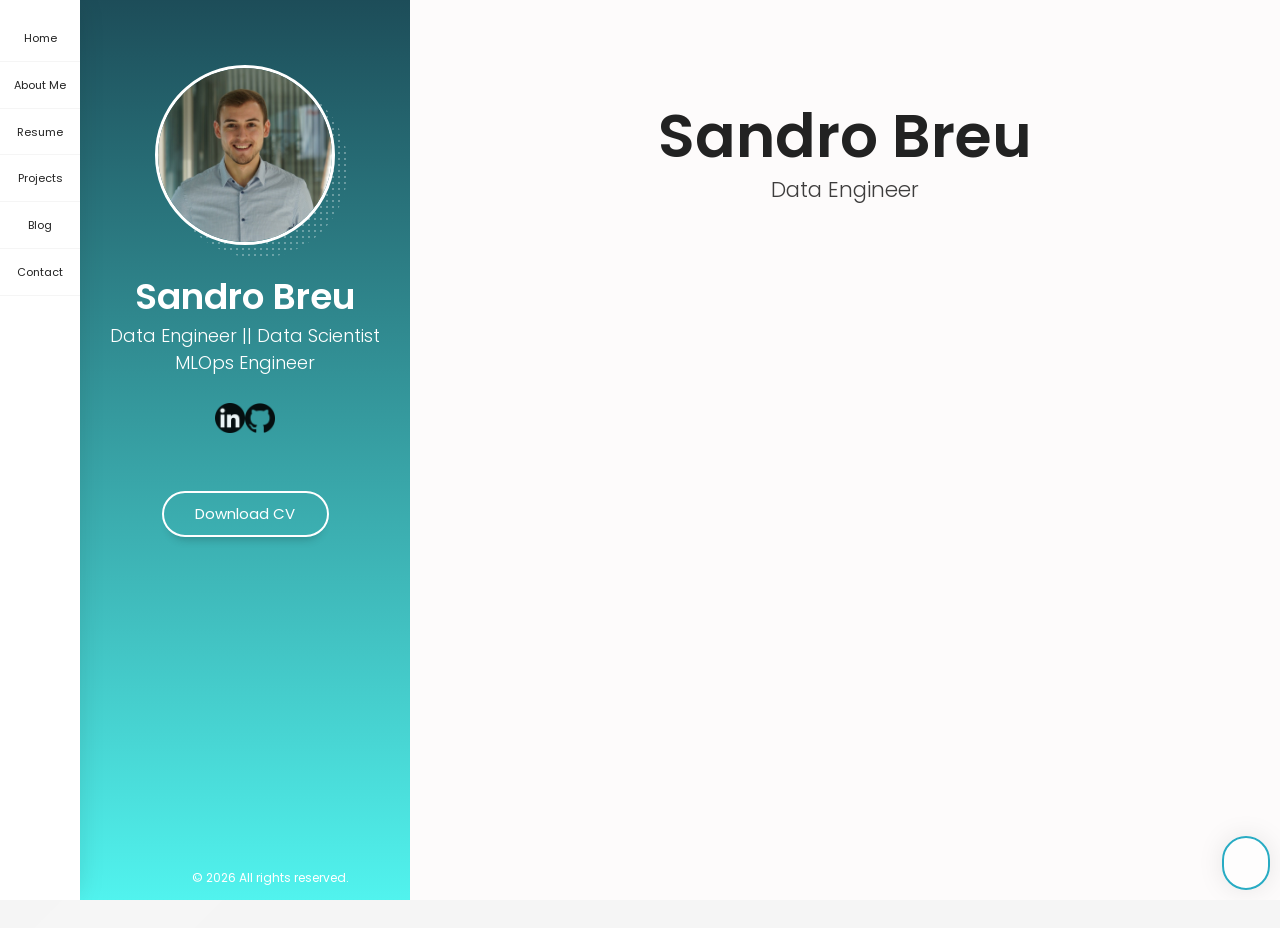
==== index.html @ 40cbb402 "update home" ====
<!DOCTYPE html>
<html lang="en" class="no-js">
  <head>
    <meta charset="UTF-8" />
    <meta http-equiv="X-UA-Compatible" content="IE=edge">
    <title>Sandro Breu - Personal Portfolio</title>
    <meta name="viewport" content="width=device-width, initial-scale=1, maximum-scale=1" />
    <meta name="description" content="Personal Portfolio" />
    <meta name="keywords" content="vcard, resposnive, retina, resume, jquery, css3, bootstrap, Material CV, portfolio" />
    <meta name="author" content="breusan" />
    <link rel="shortcut icon" href="favicon.ico">


    <link rel="stylesheet" href="css/reset.css" type="text/css">
    <link rel="stylesheet" href="css/bootstrap-grid.min.css" type="text/css">
    <link rel="stylesheet" href="css/animations.css" type="text/css">
    <link rel="stylesheet" href="css/perfect-scrollbar.css" type="text/css">
    <link rel="stylesheet" href="css/owl.carousel.css" type="text/css">
    <link rel="stylesheet" href="css/magnific-popup.css" type="text/css">
    <link rel="stylesheet" href="css/main.css" type="text/css">
  </head>

  <body>
    <!-- Animated Background -->
    <div class="lm-animated-bg" style="background-image: url(img/main_bg.png);"></div>
    <!-- /Animated Background -->

    <!-- Loading animation -->
    <div class="preloader">
      <div class="preloader-animation">
        <div class="preloader-spinner">
        </div>
      </div>
    </div>
    <!-- /Loading animation -->

    <div class="page">
      <div class="page-content">

          <header id="site_header" class="header mobile-menu-hide">
            <div class="header-content">
              <div class="header-photo">
                <img src="img/main_photo.png" alt="Sandro Breu">
              </div>
              <div class="header-titles">
                <h2>Sandro Breu</h2>
                <h4>Data Engineer || Data Scientist</h4>
                <h4>MLOps Engineer</h4>
              </div>
            </div>

            <ul class="main-menu">
              <li class="active">
                <a href="#home" class="nav-anim">
                  <span class="menu-icon lnr lnr-home"></span>
                  <span class="link-text">Home</span>
                </a>
              </li>
              <li>
                <a href="#about-me" class="nav-anim">
                  <span class="menu-icon lnr lnr-user"></span>
                  <span class="link-text">About Me</span>
                </a>
              </li>
              <li>
                <a href="#resume" class="nav-anim">
                  <span class="menu-icon lnr lnr-graduation-hat"></span>
                  <span class="link-text">Resume</span>
                </a>
              </li>
              <li>
                <a href="#projects" class="nav-anim">
                  <span class="menu-icon lnr lnr-briefcase"></span>
                  <span class="link-text">Projects</span>
                </a>
              </li>
              <li>
                <a href="#blog" class="nav-anim">
                  <span class="menu-icon lnr lnr-chart-bars"></span>
                  <span class="link-text">Blog</span>
                </a>
              </li>
              <li>
                <a href="#contact" class="nav-anim">
                  <span class="menu-icon lnr lnr-envelope"></span>
                  <span class="link-text">Contact</span>
                </a>
              </li>
            </ul>

            <div class="social-links">
              <ul>
                <li><a href="https://www.linkedin.com/in/breusandro/" target="_blank"><img src="../img/linkedin.png" alt="LinkedIn" class="social-icon"></a>
                <li><a href="https://github.com/sandrobreu" target="_blank"><img src="../img/github.png" alt="GitHub" class="social-icon"></a>
              </ul>
            </div>
            <div class="header-buttons">
              <a href="img/CV_Breu_Sandro_v2.pdf" target="_blank" class="btn btn-primary">Download CV</a>
            </div>

            <div class="copyrights">© <script>document.write(new Date().getFullYear())</script> All rights reserved.</div>

          </header>

          <!-- Mobile Navigation -->
          <div class="menu-toggle">
            <span></span>
            <span></span>
            <span></span>
          </div>
          <!-- End Mobile Navigation -->

          <!-- Arrows Nav -->
          <div class="lmpixels-arrows-nav">
            <div class="lmpixels-arrow-right"><i class="lnr lnr-chevron-right"></i></div>
            <div class="lmpixels-arrow-left"><i class="lnr lnr-chevron-left"></i></div>
          </div>
          <!-- End Arrows Nav -->

          <div class="content-area">
            <div class="animated-sections">
              <!-- Home Subpage -->
              <section data-id="home" class="animated-section start-page">
                <div class="section-content vcentered">
                <div class="row-home">
                      <div class="col-sm-12 col-md-12 col-lg-12 video-container">
                        <div class="title-block">
                          <h2>Sandro Breu</h2>
                          <div class="owl-carousel text-rotation">
                            <div class="item">
                              <div class="sp-subtitle">Data Engineer</div>
                            </div>
                            <div class="item">
                              <div class="sp-subtitle">Data Scientist</div>
                            </div>
                            <div class="item">
                              <div class="sp-subtitle">MLOps Engineer</div>
                            </div>
                          </div>
                        </div>
                      </div>
                    </div>
                    <video autoplay loop muted playsinline class="bg-video">
                      <source src="img/background_video.mp4" type="video/mp4">
                  </video>
                </div>
              </section>
              <!-- End of Home Subpage -->

              <!-- About Me Subpage -->
              <section data-id="about-me" class="animated-section">
                <div class="section-content">
                  <div class="page-title">
                    <h2>About <span>Me</span></h2>
                  </div>

                  <!-- Personal Information -->
                  <div class="row">
                    <div class="col-xs-12 col-sm-7">
                      <p>I am a Data Engineer with a strong background in finance, passionate about emerging technologies such as blockchain and artificial intelligence.
                        Currently enrolled in the MAS in Data Science program at ZHAW School of Engineering, I am expanding my expertise toward becoming a Data Scientist
                        with advanced skills in MLOps, Deep Learning, Reinforcement Learning, and Large Language Models (LLMs).</p>
                    </div>

                    <div class="col-xs-12 col-sm-5">
                      <div class="info-list">
                        <ul>
                          <li>
                            <span class="title">Age</span>
                            <span class="value" id="age"></span>
                          </li>
                          
                          <script>
                            const birth = new Date(1995, 6, 25); // 25.07.1995 (Monat: 0=Jan, 6=Juli)
                            const today = new Date();
                          
                            let age = today.getFullYear() - birth.getFullYear();
                            const m = today.getMonth() - birth.getMonth();
                            if (m < 0 || (m === 0 && today.getDate() < birth.getDate())) age--;
                          
                            document.getElementById('age').textContent = age;
                          </script>

                          <li>
                            <span class="title">Residence</span>
                            <span class="value">Mels, Switzerland</span>
                          </li>

                          <li>
                            <span class="title">Languages</span>
                            <span class="value">German (Native), English (Fluent), French (Intermediate) </span>
                          </li>

                        </ul>
                      </div>
                    </div>
                  </div>
                  <!-- End of Personal Information -->

                  <div class="white-space-50"></div>

                  <!-- Services -->
                  <div class="row">
                    <div class="col-xs-12 col-sm-12">
                      <div class="block-title">
                        <h3>What <span>I Do</span></h3>
                      </div>
                    </div>
                  </div>

                  <div class="row">
                    <div class="col-xs-12 col-sm-6">
                      <div class="col-inner">
                        <div class="info-list-w-icon">
                          <div class="info-block-w-icon">
                            <div class="ci-icon">
                              <i class="lnr lnr-chart-bars"></i>
                            </div>
                            <div class="ci-text">
                              <h4>Data Engineer & Data Science</h4>
                              <p>My background in banking and finance, combined with hands-on experience in data engineering, enables me not only to understand the business context behind data-driven solutions but also to effectively apply advanced technologies like Machine Learning and AI in real-world scenarios to optimize processes, extract insights, and support data-informed decision-making.</p>
                            </div>
                          </div>
                          <div class="info-block-w-icon">
                            <div class="ci-icon">
                              <i class="lnr lnr-database"></i>
                            </div><div class="ci-text">
                              <h4>Projects</h4>
                              <p>My current interests focus on MLOps, Machine Learning, Deep Learning, and building reliable RAG pipelines. I am also highly interested in blockchain technologies and their intersection with data engineering and quantitative trading.</p>
                            </div>
                          </div>
                        </div>
                      </div>
                    </div>

                    <div class="col-xs-12 col-sm-6">
                      <div class="col-inner">
                        <div class="info-list-w-icon">
                          <div class="info-block-w-icon">
                            <div class="ci-icon">
                              <i class="lnr lnr-pencil"></i>
                            </div>
                            <div class="ci-text">
                              <h4>Leisure</h4>
                              <p>In my free time, I enjoy being outdoors, hiking in the mountains, and swimming in the lake. I also like reading technical books on MLOps, data engineering, AI, and blockchain. </p>
                            </div>
                          </div>
                        </div>
                      </div>
                    </div>
                  </div>
                  <!-- End of Services -->

                  <div class="white-space-30"></div>

                  <div class="row">
                    <div class="col-xs-12 col-sm-12">
                      <div class="testimonials owl-carousel">


                  <div class="white-space-50"></div>



                  <div class="white-space-50"></div>


                  <div class="white-space-50"></div>

                  <!-- Fun Facts -->
                  <!--
                  <div class="row">
                    <div class="col-xs-12 col-sm-12">

                      <div class="block-title">
                        <h3>Fun <span>Facts</span></h3>
                      </div>
                    </div>
                  </div>

                  <div class="row">
                    <div class="col-xs-12 col-sm-4">
                      <div class="fun-fact gray-default">
                        <i class="lnr lnr-heart"></i>
                        <h4>Happy Clients</h4>
                        <span class="fun-fact-block-value">578</span>
                        <span class="fun-fact-block-text"></span>
                      </div>
                    </div>

                    <div class="col-xs-12 col-sm-4">
                      <div class="fun-fact gray-default">
                        <i class="lnr lnr-clock"></i>
                        <h4>Working Hours</h4>
                        <span class="fun-fact-block-value">4,780</span>
                        <span class="fun-fact-block-text"></span>
                      </div>
                    </div>

                    <div class="col-xs-12 col-sm-4 ">
                      <div class="fun-fact gray-default">
                        <i class="lnr lnr-star"></i>
                        <h4>Awards Won</h4>
                        <span class="fun-fact-block-value">15</span>
                        <span class="fun-fact-block-text"></span>
                      </div>
                    </div>
                  </div>
                  -->
                  <!-- End of Fun Facts -->

                </div>
              </section>
              <!-- End of About Me Subpage -->

              <!-- Resume Subpage -->
              <section data-id="resume" class="animated-section">
                <div class="section-content">
                  <div class="page-title">
                    <h2>Resume</h2>
                  </div>

                  <div class="row">
                    <div class="col-xs-12 col-sm-7">

                      <div class="block-title">
                        <h3>Education</h3>
                      </div>

                      <div class="timeline timeline-second-style clearfix">
                        <div class="timeline-item clearfix">
                          <div class="left-part">
                            <h5 class="item-period">Sept 2023 - Feb 2026</h5>
                            <span class="item-company"> <a href="https://www.zhaw.ch/de/engineering/weiterbildung/detail/kurs/mas-data-science"> ZHAW School of Engineering</a></span>
                          </div>
                          <div class="divider"></div>
                          <div class="right-part">
                            <h4 class="item-title">MAS Data Science</h4>
                            <p>Advanced Studies in Data Modeling, Data Analysis, and Machine Learning Operations.</p>
                            <!--<p>Supervisor: <a href="https://www.zhaw.ch/de/ueber-uns/person/stog">Kurt Stockinger</a> </p>
                            <p>Thesis title: <b>"Financial Data Science, Challenges and Opportunities"</b></p>-->
                          </div>
                        </div>

                        <div class="timeline-item clearfix">
                          <div class="left-part">
                            <h5 class="item-period">Sept 2016 - Aug 2020</h5>
                            <span class="item-company"> <a href="https://www.fhgr.ch/">Fachhochschule Graubünden</a>  </span>
                          </div>
                          <div class="divider"></div>
                          <div class="right-part">
                            <h4 class="item-title">B.Sc. in Business Administration</h4>
                            <p>Specialization in Banking</p>
                          </div>
                        </div>
                        <!--
                        <div class="timeline-item clearfix">
                          <div class="left-part">
                            <h5 class="item-period">Sept 2013 - June 2017</h5>
                            <span class="item-company"><a href="https://www.ucm.es/english"> Complutense University of Madrid</a> </span>
                          </div>
                          <div class="divider"></div>
                          <div class="right-part">
                            <h4 class="item-title">BSc Mathematics</h4>
                            <p>Specialization in Applied Mathematics.</p>
                          </div>
                        </div>
                        -->
                      </div>

                      <div class="white-space-50"></div>

                      <div class="block-title">
                        <h3>Experience</h3>
                      </div>

                      <div class="timeline timeline-second-style clearfix">
                        <div class="timeline-item clearfix">
                          <div class="left-part">
                            <h5 class="item-period">Jan 2020 – <span id="currentMonthYear"></h5>
                            <span class="item-company"><a href="https://www.oekk.ch/de/privatkunden"> ÖKK </a>  </span>
                            <span class="item-company">Landquart, Switzerland</span>

                          </div>
                          <div class="divider"></div>
                          <div class="right-part">
                            <h4 class="item-title">Data Engineer</h4>
                            <p>Development of data pipelines, ensuring the stable operation of the data warehouse, and delivering data products to business departments.</p>
                          </div>
                        </div>

                        <div class="timeline-item clearfix">
                          <div class="left-part">
                            <h5 class="item-period">Aug 2017 – Dec 2020</h5>
                            <span class="item-company"><a href="https://www.gkb.ch/de">Graubündner Kantonalbank</a></span>
                            <span class="item-company">Chur, Switzerland</span>

                          </div>
                          <div class="divider"></div>
                          <div class="right-part">
                            <h4 class="item-title">Assistant Corporate Clients, Syndicated Loans</h4>
                            <p>Supporting the corporate clients team in the processing and administration of syndicated loans.</p>
                          </div>
                        </div>

                        <div class="timeline-item clearfix">
                          <div class="left-part">
                            <h5 class="item-period">Feb 2015 – Aug 2017</h5>
                            <span class="item-company"><a href="https://www.raiffeisen.ch/buendner-rheintal/de.html#bankselector-focus-regular">Raiffeisenbank Bündner Rheintal</a></span>
                            <span class="item-company">Chur, Switzerland</span>

                          </div>
                          <div class="divider"></div>
                          <div class="right-part">
                            <h4 class="item-title">Private Clients Advisor</h4>
                            <p>Advising private clients on banking products, accounts, investments, and loans.</p>
                          </div>
                        </div>

                          <div class="timeline-item clearfix">
                          <div class="left-part">
                            <h5 class="item-period">Aug 2011 – Feb 2015</h5>
                            <span class="item-company"><a href="https://www.raiffeisen.ch/mittelrheintal/de.html#bankselector-focus-regular">Raiffeisenbank Mittelrheintal</a></span>
                            <span class="item-company">Widnau, Switzerland</span>

                          </div>
                          <div class="divider"></div>
                          <div class="right-part">
                            <h4 class="item-title">Apprenticeship in banking, Private Clients Advisor</h4>
                            <p>Banking apprenticeship with practical training in retail banking and client services.</p>
                          </div>

                        </div>
                      </div>

                    </div>

                    <!-- Skills & Certificates -->
                    <div class="col-xs-12 col-sm-5">
                      <!-- Coding Skills -->
                      <div class="block-title">
                        <h3>Coding <span>Skills</span></h3>
                      </div>

                      <div class="skills-info skills-second-style">
                        <!-- Skill 1 -->
                        <div class="skill clearfix">
                          <h4>SQL</h4>
                          <div class="skill-value">100%</div>
                        </div>
                        <div class="skill-container skill-11">
                          <div class="skill-percentage"></div>
                        </div>
                        <!-- End of Skill 1 -->

                        <!-- Skill 2 -->
                        <div class="skill clearfix">
                          <h4>Python</h4>
                          <div class="skill-value">90%</div>
                        </div>
                        <div class="skill-container skill-9">
                          <div class="skill-percentage"></div>
                        </div>
                        <!-- End of Skill 2 -->

                        <!-- Skill 3 -->
                        <div class="skill clearfix">
                          <h4>dbt</h4>
                          <div class="skill-value">80%</div>
                        </div>
                        <div class="skill-container skill-7">
                          <div class="skill-percentage"></div>
                        </div>
                        <!-- End of Skill 3 -->

                        <!-- Skill 4 -->
                        <div class="skill clearfix">
                          <h4>R</h4>
                          <div class="skill-value">70%</div>
                        </div>
                        <div class="skill-container skill-5">
                          <div class="skill-percentage"></div>
                        </div>
                        <!-- End of Skill 4 -->

                        <!-- Skill 5 -->
                        <div class="skill clearfix">
                          <h4>PySpark / Spark</h4>
                          <div class="skill-value">50%</div>
                        </div>
                        <div class="skill-container skill-1">
                          <div class="skill-percentage"></div>
                        </div>
                        <!-- End of Skill 5 -->

                        <!-- Skill 6 -->
                        <div class="skill clearfix">
                          <h4>LangChain</h4>
                          <div class="skill-value">70%</div>
                        </div>
                        <div class="skill-container skill-5">
                          <div class="skill-percentage"></div>
                        </div>
                        <!-- End of Skill 6 -->
                      </div>
                      <!-- End of Coding Skills -->

                      <div class="white-space-10"></div>

                      <!-- DevOps Skills -->
                      <div class="block-title">
                        <h3>DevOps <span>Skills</span></h3>
                      </div>

                      <div class="skills-info skills-second-style">
                        <!-- Skill 7 -->
                        <div class="skill clearfix">
                          <h4>Git</h4>
                          <div class="skill-value">100%</div>
                        </div>
                        <div class="skill-container skill-11">
                          <div class="skill-percentage"></div>
                        </div>
                        <!-- End of Skill 7 -->

                        <!-- Skill 8 -->
                        <div class="skill clearfix">
                          <h4>Workflow Orchestration</h4>
                          <div class="skill-value">90%</div>
                        </div>
                        <div class="skill-container skill-9">
                          <div class="skill-percentage"></div>
                        </div>
                        <!-- End of Skill 8 -->

                        <!-- Skill 9 -->
                        <div class="skill clearfix">
                          <h4>Docker</h4>
                          <div class="skill-value">80%</div>
                        </div>
                        <div class="skill-container skill-7">
                          <div class="skill-percentage"></div>
                        </div>
                        <!-- End of Skill 9 -->
                      </div>
                      <!-- End of DevOps Skills -->

                      <div class="white-space-10"></div>

                      <!-- MLOps / GenAI Skills -->
                      <div class="block-title">
                        <h3>MLOps / GenAI <span>Skills</span></h3>
                      </div>

                      <div class="skills-info skills-second-style">
                        <!-- Skill 10 -->
                        <div class="skill clearfix">
                          <h4>MLflow</h4>
                          <div class="skill-value">80%</div>
                        </div>
                        <div class="skill-container skill-7">
                          <div class="skill-percentage"></div>
                        </div>
                        <!-- End of Skill 10 -->

                        <!-- Skill 11 -->
                        <div class="skill clearfix">
                          <h4>LLM APIs</h4>
                          <div class="skill-value">90%</div>
                        </div>
                        <div class="skill-container skill-9">
                          <div class="skill-percentage"></div>
                        </div>
                        <!-- End of Skill 11 -->

                        <!-- Skill 12 -->
                        <div class="skill clearfix">
                          <h4>Vector Databases</h4>
                          <div class="skill-value">70%</div>
                        </div>
                        <div class="skill-container skill-5">
                          <div class="skill-percentage"></div>
                        </div>
                        <!-- End of Skill 12 -->
                      </div>
                      <!-- End of MLOps / GenAI Skills -->

                      <div class="white-space-10"></div>

                      <!-- Other Skills -->
                      <div class="block-title">
                        <h3>Other <span>Skills</span></h3>
                      </div>

                      <ul class="knowledges">
                        <li>Azure</li>
                        <li>Snowflake</li>
                        <li>Oracle</li>
                        <li>MSSQL</li>
                      </ul>
                      <!-- End of Other Skills -->
                    </div>
                    <!-- End of Skills & Certificates -->

                    <div class="white-space-50"></div>

                  <!-- Certificates -->
                  <!--
                  <div class="row">
                    <div class="col-xs-12 col-sm-12">
                      <div class="block-title">
                        <h3>Certificates</h3>
                      </div>
                    </div>
                  </div>
                  -->

                  <div class="row">
                    <!-- Certificate 1 -->
                    <!--
                    <div class="col-xs-12 col-sm-6">
                      <div class="certificate-item clearfix">
                        <div class="certi-logo">
                          <img src="img/clients/client-1.png" alt="logo">
                        </div>

                        <div class="certi-content">
                          <div class="certi-title">
                            <h4>Psyhology of Intertnation Design</h4>
                          </div>
                          <div class="certi-id">
                            <span>Membership ID: XXXX</span>
                          </div>
                          <div class="certi-date">
                            <span>19 April 2018</span>
                          </div>
                          <div class="certi-company">
                            <span></span>
                          </div>
                        </div>
                      </div>
                    </div>
                    -->
                    <!-- End of Certificate 1 -->

                    <!-- Certificate 2 -->
                    <!--
                    <div class="col-xs-12 col-sm-6">
                      <div class="certificate-item clearfix">
                        <div class="certi-logo">
                          <img src="img/clients/client-1.png" alt="logo">
                        </div>

                        <div class="certi-content">
                          <div class="certi-title">
                            <h4>Psyhology of Intertnation Design</h4>
                          </div>
                          <div class="certi-id">
                            <span>Membership ID: XXXX</span>
                          </div>
                          <div class="certi-date">
                            <span>19 April 2018</span>
                          </div>
                          <div class="certi-company">
                            <span></span>
                          </div>
                        </div>
                      </div>
                    </div>
                    -->
                    <!-- End of Certificate 2 -->

                  </div>
                  <!-- End of Certificates -->
                </div>
              </section>
              <!-- End of Resume Subpage -->

              <!-- Blog Subpage -->
              <section data-id="blog" class="animated-section">
                <div class="section-content">
                  <div class="page-title">
                    <h2>Blog</h2>
                  </div>

                  <div class="row">
                    <div class="col-xs-12 col-sm-12">
                      <p>Die aktuellsten Ausgaben meines LinkedIn-Newsletters "Weekly Bytes".</p>
                      <div class="white-space-20"></div>
                      <div class="blog-masonry three-columns clearfix">

                        <div class="item post-1">
                          <div class="blog-card">
                            <div class="media-block">
                              <div class="category"><a href="https://www.linkedin.com/newsletters/7113976045355048961/" target="_blank" title="LinkedIn Newsletter">LinkedIn Newsletter</a></div>
                              <a href="https://www.linkedin.com/pulse/weekly-bytes-ai-data-science-web3-cw-1-sandro-breu-sjfzf" target="_blank">
                                <img src="https://media.licdn.com/dms/image/v2/D4D12AQEqBBENzIiHDw/article-cover_image-shrink_720_1280/article-cover_image-shrink_720_1280/0/1704534607926?e=2147483647&v=beta&t=cL3JjwGrRjMxWC1CyTNoNJVRQaAXY5eJH3vFOkJCvQ0" class="size-blog-masonry-image-two-c" alt="Weekly Bytes CW 1" />
                                <div class="mask"></div>
                              </a>
                            </div>
                            <div class="post-info"><a href="https://www.linkedin.com/pulse/weekly-bytes-ai-data-science-web3-cw-1-sandro-breu-sjfzf" target="_blank"><h4 class="blog-item-title">Weekly Bytes about AI, Data Science & Web3 - CW 1</h4></a></div>
                          </div>
                        </div>

                        <div class="item post-2">
                          <div class="blog-card">
                            <div class="media-block">
                              <div class="category"><a href="https://www.linkedin.com/newsletters/7113976045355048961/" target="_blank" title="LinkedIn Newsletter">LinkedIn Newsletter</a></div>
                              <a href="https://www.linkedin.com/pulse/weekly-bytes-ai-data-science-web3-cw-52-sandro-breu-9ljle" target="_blank">
                                <img src="https://media.licdn.com/dms/image/v2/D4E12AQFrUjREoQ96_w/article-cover_image-shrink_720_1280/article-cover_image-shrink_720_1280/0/1703875538649?e=2147483647&v=beta&t=Be7sdlQh-lUtSdazwat-tlJjfUA9CEB4EZJT4q22XzE" class="size-blog-masonry-image-two-c" alt="Weekly Bytes CW 52" />
                                <div class="mask"></div>
                              </a>
                            </div>
                            <div class="post-info"><a href="https://www.linkedin.com/pulse/weekly-bytes-ai-data-science-web3-cw-52-sandro-breu-9ljle" target="_blank"><h4 class="blog-item-title">Weekly Bytes about AI, Data Science & Web3 - CW 52</h4></a></div>
                          </div>
                        </div>

                        <div class="item post-3">
                          <div class="blog-card">
                            <div class="media-block">
                              <div class="category"><a href="https://www.linkedin.com/newsletters/7113976045355048961/" target="_blank" title="LinkedIn Newsletter">LinkedIn Newsletter</a></div>
                              <a href="https://www.linkedin.com/pulse/weekly-bytes-ai-data-science-web3-cw-51-sandro-breu-7lm9e" target="_blank">
                                <img src="https://media.licdn.com/dms/image/v2/D4E12AQHN6eF8TaVjdA/article-cover_image-shrink_720_1280/article-cover_image-shrink_720_1280/0/1702725480252?e=2147483647&v=beta&t=7RZGGY3NEbbqUkAS8LwCluuFYslBAIAjR2JAuLOWkxY" class="size-blog-masonry-image-two-c" alt="Weekly Bytes CW 51" />
                                <div class="mask"></div>
                              </a>
                            </div>
                            <div class="post-info"><a href="https://www.linkedin.com/pulse/weekly-bytes-ai-data-science-web3-cw-51-sandro-breu-7lm9e" target="_blank"><h4 class="blog-item-title">Weekly Bytes about AI, Data Science & Web3 - CW 51</h4></a></div>
                          </div>
                        </div>

                        <div class="item post-4">
                          <div class="blog-card">
                            <div class="media-block">
                              <div class="category"><a href="https://www.linkedin.com/newsletters/7113976045355048961/" target="_blank" title="LinkedIn Newsletter">LinkedIn Newsletter</a></div>
                              <a href="https://www.linkedin.com/pulse/weekly-bytes-ai-data-science-web3-cw-50-sandro-breu-g841e" target="_blank">
                                <img src="https://media.licdn.com/dms/image/v2/D4E12AQFtpiMJqLxIZg/article-cover_image-shrink_720_1280/article-cover_image-shrink_720_1280/0/1702725446893?e=2147483647&v=beta&t=L3_WgyO035qly2alul3bG-r33B1_Jg6lhNzcOiPgAYI" class="size-blog-masonry-image-two-c" alt="Weekly Bytes CW 50" />
                                <div class="mask"></div>
                              </a>
                            </div>
                            <div class="post-info"><a href="https://www.linkedin.com/pulse/weekly-bytes-ai-data-science-web3-cw-50-sandro-breu-g841e" target="_blank"><h4 class="blog-item-title">Weekly Bytes about AI, Data Science & Web3 - CW 50</h4></a></div>
                          </div>
                        </div>
                        <div class="item post-5">
                          <div class="blog-card">
                            <div class="media-block">
                              <div class="category"><a href="https://www.linkedin.com/newsletters/7113976045355048961/" target="_blank" title="LinkedIn Newsletter">LinkedIn Newsletter</a></div>
                              <a href="https://www.linkedin.com/pulse/weekly-bytes-ai-data-science-web3-cw-49-sandro-breu-jynic" target="_blank">
                                <img src="https://media.licdn.com/dms/image/v2/D4E12AQGFnasEL6A_zg/article-cover_image-shrink_720_1280/article-cover_image-shrink_720_1280/0/1701713738670?e=2147483647&v=beta&t=aebfN24cZ-I4hwIWcum3JIBAOVdrEMc84p0XHp4FXQg" class="size-blog-masonry-image-two-c" alt="Weekly Bytes CW 49" />
                                <div class="mask"></div>
                              </a>
                            </div>
                            <div class="post-info"><a href="https://www.linkedin.com/pulse/weekly-bytes-ai-data-science-web3-cw-49-sandro-breu-jynic" target="_blank"><h4 class="blog-item-title">Weekly Bytes about AI, Data Science & Web3 - CW 49</h4></a></div>
                          </div>
                        </div>

                        <div class="item post-6">
                          <div class="blog-card">
                            <div class="media-block">
                              <div class="category"><a href="https://www.linkedin.com/newsletters/7113976045355048961/" target="_blank" title="LinkedIn Newsletter">LinkedIn Newsletter</a></div>
                              <a href="https://www.linkedin.com/pulse/weekly-bytes-ai-data-science-web3-cw-48-sandro-breu-71zoe" target="_blank">
                                <img src="https://media.licdn.com/dms/image/v2/D4E12AQHWNefd5C7SXA/article-cover_image-shrink_720_1280/article-cover_image-shrink_720_1280/0/1701119190367?e=2147483647&v=beta&t=jzlksyH9xDZo_8sTMPexDLVsojcsT2LdlxmGoQ_ps5w" class="size-blog-masonry-image-two-c" alt="Weekly Bytes CW 48" />
                                <div class="mask"></div>
                              </a>
                            </div>
                            <div class="post-info"><a href="https://www.linkedin.com/pulse/weekly-bytes-ai-data-science-web3-cw-48-sandro-breu-71zoe" target="_blank"><h4 class="blog-item-title">Weekly Bytes about AI, Data Science & Web3 - CW 48</h4></a></div>
                          </div>
                        </div>
                      </div>

                      <div class="white-space-20"></div>
                      <a href="https://www.linkedin.com/newsletters/7113976045355048961/" target="_blank" class="btn btn-primary">Alle Editionen auf LinkedIn ansehen</a>
                    </div>
                  </div>
                </div>


              </section>
              <!-- End of Blog Subpage -->

              <!-- Contact Subpage -->
              <section data-id="contact" class="animated-section">
                <div class="section-content">
                  <div class="page-title">
                    <h2>Contact</h2>
                  </div>

                  <div class="row">
                    <!-- Contact Info -->
                    <div class="col-xs-12 col-sm-4">
                      <div class="lm-info-block gray-default">
                        <i class="lnr lnr-map-marker"></i>
                        <h4>Mels, Switzerland</h4>
                        <span class="lm-info-block-value"></span>
                        <span class="lm-info-block-text"></span>
                      </div>

                      <div class="lm-info-block gray-default">
                        <i class="lnr lnr-checkmark-circle"></i>
                        <h4>Freelance/Consulting Available</h4>
                        <span class="lm-info-block-value"></span>
                        <span class="lm-info-block-text"></span>
                      </div>


                    </div>
                    <!-- End of Contact Info -->

                    <!-- Contact Form -->
                    <div class="col-xs-12 col-sm-8">
                      <div class="block-title">
                        <h3>How Can I <span>Help You?</span></h3>
                      </div>

                      <form action="https://formspree.io/f/xgvkyvbe" method="POST">
                        <label>
                          Your email:
                          <input type="email" name="email" style="width: 100%; height: 50px;">
                        </label>
                        <div class="white-space-10"></div>
                        <label>
                          Your name:
                          <input type="text" name="name" style="width: 100%; height: 50px;">
                        </label>
                        <div class="white-space-10"></div>
                        <label>
                          Subject:
                          <input type="text" name="subject" style="width: 100%; height: 50px;">
                        </label>
                        <div class="white-space-10"></div>
                        <label>
                          Message:
                          <textarea name="message" style="width: 100%; height: 200px;"></textarea>
                        </label>
                        <!-- your other form fields go here -->
                        <div class="g-recaptcha" data-sitekey="6LdqmCAUAAAAAMMNEZvn6g4W5e0or2sZmAVpxVqI" data-theme="dark"></div>

                        <button type="submit">Send</button>
                      </form>


                    </div>
                    <!-- End of Contact Form -->
                  </div>

                </div>
              </section>
              <!-- End of Contact Subpage -->

              <!-- Projects Subpage -->
              <section data-id="projects" class="animated-section" data-animation="*">

                <div class="section-content">
                  <div class="page-title">
                    <h2>Projects</h2>
                  </div>

                  <div class="row">
                    <div class="col-xs-12 col-sm-12">
                      <p>Hier findest du meine neuesten 6 öffentlichen GitHub-Repositories – von Data Engineering über Machine Learning bis zu experimentellen Side Projects.</p>
                      <div class="white-space-20"></div>
                        <div id="github-projects-grid" class="blog-masonry three-columns clearfix">
                          <p id="github-projects-status">Lade GitHub-Repositories ...</p>
                      <div class="white-space-20"></div>
                      <a href="https://github.com/sandrobreu?tab=repositories" target="_blank" class="btn btn-primary">Alle öffentlichen GitHub-Repositories ansehen</a>
                    </div>
                  </div>
                </div>
              </section>

            </div>
          </div>

      </div>
    </div>

    <script src="js/jquery.min.js"></script>
    <script src="js/modernizr.custom.js"></script>
    <script src="js/animating.js"></script>

    <script src="js/imagesloaded.pkgd.min.js"></script>
    <script src='https://www.google.com/recaptcha/api.js'></script>

    <script src='js/perfect-scrollbar.min.js'></script>
    <script src='js/jquery.shuffle.min.js'></script>
    <script src='js/masonry.pkgd.min.js'></script>
    <script src='js/owl.carousel.min.js'></script>
    <script src="js/jquery.magnific-popup.min.js"></script>


    <script>
      const monthNames = [
        "January", "February", "March", "April", "May", "June",
        "July", "August", "September", "October", "November", "December"
      ];
      const today = new Date();
      const month = monthNames[today.getMonth()];
      const year = today.getFullYear();
      document.getElementById("currentMonthYear").textContent = `${month} ${year}`;
    </script>

    <script>
      async function loadGitHubProjects() {
        const container = document.getElementById("github-projects-grid");
        const status = document.getElementById("github-projects-status");

        if (!container || !status) return;

        try {
          const response = await fetch("https://api.github.com/users/sandrobreu/repos?sort=updated&per_page=12");
          if (!response.ok) throw new Error("GitHub API nicht erreichbar");

          const repos = await response.json();
          const selectedRepos = repos.filter(repo => !repo.fork).slice(0, 6);

          if (!selectedRepos.length) {
            status.textContent = "Keine öffentlichen Repositories gefunden.";
            return;
          }

          container.innerHTML = "";

          selectedRepos.forEach((repo, index) => {
            const description = repo.description || "Keine Beschreibung verfügbar.";

            const card = document.createElement("div");
            card.className = `item post-${index + 1}`;
            card.innerHTML = `
              <div class="blog-card">
                <div class="media-block">
                  <div class="category"><a href="${repo.html_url}" target="_blank" title="${repo.name}">GitHub Repository</a></div>
                  <a href="${repo.html_url}" target="_blank">
                    <img src="img/github.png" class="size-blog-masonry-image-two-c" alt="${repo.name}" />
                    <div class="mask"></div>
                  </a>
                </div>
                <div class="post-info">
                  <div class="post-date">${repo.language || "Code"} · ★ ${repo.stargazers_count}</div>
                  <a href="${repo.html_url}" target="_blank">
                    <h4 class="blog-item-title">${repo.name}</h4>
                  </a>
                  <p>${description}</p>
                </div>
              </div>
            `;
            container.appendChild(card);
          });
        } catch (error) {
          status.textContent = "Repositories konnten aktuell nicht geladen werden. Bitte später erneut versuchen.";
        }
      }

      loadGitHubProjects();
    </script>


    <script src="js/validator.js"></script>
    <script src="js/main.js"></script>
  </body>
</html>
---- css/animations.css ----
/* animation sets */

/* move from / to  */

.animated-section-moveToLeft {
	-webkit-animation: moveToLeft .6s ease both;
	animation: moveToLeft .6s ease both;
}

.animated-section-moveFromLeft {
	-webkit-animation: moveFromLeft .6s ease both;
	animation: moveFromLeft .6s ease both;
}

.animated-section-moveToRight {
	-webkit-animation: moveToRight .6s ease both;
	animation: moveToRight .6s ease both;
}

.animated-section-moveFromRight {
	-webkit-animation: moveFromRight .6s ease both;
	animation: moveFromRight .6s ease both;
}

.animated-section-moveToTop {
	-webkit-animation: moveToTop .6s ease both;
	animation: moveToTop .6s ease both;
}

.animated-section-moveFromTop {
	-webkit-animation: moveFromTop .6s ease both;
	animation: moveFromTop .6s ease both;
}

.animated-section-moveToBottom {
	-webkit-animation: moveToBottom .6s ease both;
	animation: moveToBottom .6s ease both;
}

.animated-section-moveFromBottom {
	-webkit-animation: moveFromBottom .6s ease both;
	animation: moveFromBottom .6s ease both;
}

/* fade */

.animated-section-fade {
	-webkit-animation: fade .7s ease both;
	animation: fade .7s ease both;
}

/* move from / to and fade */

.animated-section-moveToLeftFade {
	-webkit-animation: moveToLeftFade .7s ease both;
	animation: moveToLeftFade .7s ease both;
}

.animated-section-moveFromLeftFade {
	-webkit-animation: moveFromLeftFade .7s ease both;
	animation: moveFromLeftFade .7s ease both;
}

.animated-section-moveToRightFade {
	-webkit-animation: moveToRightFade .7s ease both;
	animation: moveToRightFade .7s ease both;
}

.animated-section-moveFromRightFade {
	-webkit-animation: moveFromRightFade .7s ease both;
	animation: moveFromRightFade .7s ease both;
}

.animated-section-moveToTopFade {
	-webkit-animation: moveToTopFade .7s ease both;
	animation: moveToTopFade .7s ease both;
}

.animated-section-moveFromTopFade {
	-webkit-animation: moveFromTopFade .7s ease both;
	animation: moveFromTopFade .7s ease both;
}

.animated-section-moveToBottomFade {
	-webkit-animation: moveToBottomFade .7s ease both;
	animation: moveToBottomFade .7s ease both;
}

.animated-section-moveFromBottomFade {
	-webkit-animation: moveFromBottomFade .7s ease both;
	animation: moveFromBottomFade .7s ease both;
}

/* move to with different easing */

.animated-section-moveToLeftEasing {
	-webkit-animation: moveToLeft .7s ease-in-out both;
	animation: moveToLeft .7s ease-in-out both;
}
.animated-section-moveToRightEasing {
	-webkit-animation: moveToRight .7s ease-in-out both;
	animation: moveToRight .7s ease-in-out both;
}
.animated-section-moveToTopEasing {
	-webkit-animation: moveToTop .7s ease-in-out both;
	animation: moveToTop .7s ease-in-out both;
}
.animated-section-moveToBottomEasing {
	-webkit-animation: moveToBottom .7s ease-in-out both;
	animation: moveToBottom .7s ease-in-out both;
}

/********************************* keyframes **************************************/

/* move from / to  */

@-webkit-keyframes moveToLeft {
	from { }
	to { -webkit-transform: translateX(-100%); }
}
@keyframes moveToLeft {
	from { }
	to { -webkit-transform: translateX(-100%); transform: translateX(-100%); }
}

@-webkit-keyframes moveFromLeft {
	from { -webkit-transform: translateX(-100%); }
}
@keyframes moveFromLeft {
	from { -webkit-transform: translateX(-100%); transform: translateX(-100%); }
}

@-webkit-keyframes moveToRight { 
	from { }
	to { -webkit-transform: translateX(100%); }
}
@keyframes moveToRight { 
	from { }
	to { -webkit-transform: translateX(100%); transform: translateX(100%); }
}

@-webkit-keyframes moveFromRight {
	from { -webkit-transform: translateX(100%); }
}
@keyframes moveFromRight {
	from { -webkit-transform: translateX(100%); transform: translateX(100%); }
}

@-webkit-keyframes moveToTop {
	from { }
	to { -webkit-transform: translateY(-100%); }
}
@keyframes moveToTop {
	from { }
	to { -webkit-transform: translateY(-100%); transform: translateY(-100%); }
}

@-webkit-keyframes moveFromTop {
	from { -webkit-transform: translateY(-100%); }
}
@keyframes moveFromTop {
	from { -webkit-transform: translateY(-100%); transform: translateY(-100%); }
}

@-webkit-keyframes moveToBottom {
	from { }
	to { -webkit-transform: translateY(100%); }
}
@keyframes moveToBottom {
	from { }
	to { -webkit-transform: translateY(100%); transform: translateY(100%); }
}

@-webkit-keyframes moveFromBottom {
	from { -webkit-transform: translateY(100%); }
}
@keyframes moveFromBottom {
	from { -webkit-transform: translateY(100%); transform: translateY(100%); }
}

/* fade */

@-webkit-keyframes fade {
	from { }
	to { opacity: 0.3; }
}
@keyframes fade {
	from { }
	to { opacity: 0.3; }
}

/* move from / to and fade */

@-webkit-keyframes moveToLeftFade {
	from { }
	to { opacity: 0.3; -webkit-transform: translateX(-100%); }
}
@keyframes moveToLeftFade {
	from { }
	to { opacity: 0.3; -webkit-transform: translateX(-100%); transform: translateX(-100%); }
}

@-webkit-keyframes moveFromLeftFade {
	from { opacity: 0.3; -webkit-transform: translateX(-100%); }
}
@keyframes moveFromLeftFade {
	from { opacity: 0.3; -webkit-transform: translateX(-100%); transform: translateX(-100%); }
}

@-webkit-keyframes moveToRightFade {
	from { }
	to { opacity: 0.3; -webkit-transform: translateX(100%); }
}
@keyframes moveToRightFade {
	from { }
	to { opacity: 0.3; -webkit-transform: translateX(100%); transform: translateX(100%); }
}

@-webkit-keyframes moveFromRightFade {
	from { opacity: 0.3; -webkit-transform: translateX(100%); }
}
@keyframes moveFromRightFade {
	from { opacity: 0.3; -webkit-transform: translateX(100%); transform: translateX(100%); }
}

@-webkit-keyframes moveToTopFade {
	from { }
	to { opacity: 0.3; -webkit-transform: translateY(-100%); }
}
@keyframes moveToTopFade {
	from { }
	to { opacity: 0.3; -webkit-transform: translateY(-100%); transform: translateY(-100%); }
}

@-webkit-keyframes moveFromTopFade {
	from { opacity: 0.3; -webkit-transform: translateY(-100%); }
}
@keyframes moveFromTopFade {
	from { opacity: 0.3; -webkit-transform: translateY(-100%); transform: translateY(-100%); }
}

@-webkit-keyframes moveToBottomFade {
	from { }
	to { opacity: 0.3; -webkit-transform: translateY(100%); }
}
@keyframes moveToBottomFade {
	from { }
	to { opacity: 0.3; -webkit-transform: translateY(100%); transform: translateY(100%); }
}

@-webkit-keyframes moveFromBottomFade {
	from { opacity: 0.3; -webkit-transform: translateY(100%); }
}
@keyframes moveFromBottomFade {
	from { opacity: 0.3; -webkit-transform: translateY(100%); transform: translateY(100%); }
}

/* scale and fade */

.animated-section-scaleDown {
	-webkit-animation: scaleDown .7s ease both;
	animation: scaleDown .7s ease both;
}

.animated-section-scaleUp {
	-webkit-animation: scaleUp .7s ease both;
	animation: scaleUp .7s ease both;
}

.animated-section-scaleUpDown {
	-webkit-animation: scaleUpDown .5s ease both;
	animation: scaleUpDown .5s ease both;
}

.animated-section-scaleDownUp {
	-webkit-animation: scaleDownUp .5s ease both;
	animation: scaleDownUp .5s ease both;
}

.animated-section-scaleDownCenter {
	-webkit-animation: scaleDownCenter .4s ease-in both;
	animation: scaleDownCenter .4s ease-in both;
}

.animated-section-scaleUpCenter {
	-webkit-animation: scaleUpCenter .4s ease-out both;
	animation: scaleUpCenter .4s ease-out both;
}

/********************************* keyframes **************************************/

/* scale and fade */

@-webkit-keyframes scaleDown {
	from { }
	to { opacity: 0; -webkit-transform: scale(.8); }
}
@keyframes scaleDown {
	from { }
	to { opacity: 0; -webkit-transform: scale(.8); transform: scale(.8); }
}

@-webkit-keyframes scaleUp {
	from { opacity: 0; -webkit-transform: scale(.8); }
}
@keyframes scaleUp {
	from { opacity: 0; -webkit-transform: scale(.8); transform: scale(.8); }
}

@-webkit-keyframes scaleUpDown {
	from { opacity: 0; -webkit-transform: scale(1.2); }
}
@keyframes scaleUpDown {
	from { opacity: 0; -webkit-transform: scale(1.2); transform: scale(1.2); }
}

@-webkit-keyframes scaleDownUp {
	from { }
	to { opacity: 0; -webkit-transform: scale(1.2); }
}
@keyframes scaleDownUp {
	from { }
	to { opacity: 0; -webkit-transform: scale(1.2); transform: scale(1.2); }
}

@-webkit-keyframes scaleDownCenter {
	from { }
	to { opacity: 0; -webkit-transform: scale(.7); }
}
@keyframes scaleDownCenter {
	from { }
	to { opacity: 0; -webkit-transform: scale(.7); transform: scale(.7); }
}

@-webkit-keyframes scaleUpCenter {
	from { opacity: 0; -webkit-transform: scale(.7); }
}
@keyframes scaleUpCenter {
	from { opacity: 0; -webkit-transform: scale(.7); transform: scale(.7); }
}

/* rotate sides first and scale */

.animated-section-rotateRightSideFirst {
	-webkit-transform-origin: 0% 50%;
	transform-origin: 0% 50%;
	-webkit-animation: rotateRightSideFirst .8s both ease-in;
	animation: rotateRightSideFirst .8s both ease-in;
}
.animated-section-rotateLeftSideFirst {
	-webkit-transform-origin: 100% 50%;
	transform-origin: 100% 50%;
	-webkit-animation: rotateLeftSideFirst .8s both ease-in;
	animation: rotateLeftSideFirst .8s both ease-in;
}
.animated-section-rotateTopSideFirst {
	-webkit-transform-origin: 50% 100%;
	transform-origin: 50% 100%;
	-webkit-animation: rotateTopSideFirst .8s both ease-in;
	animation: rotateTopSideFirst .8s both ease-in;
}
.animated-section-rotateBottomSideFirst {
	-webkit-transform-origin: 50% 0%;
	transform-origin: 50% 0%;
	-webkit-animation: rotateBottomSideFirst .8s both ease-in;
	animation: rotateBottomSideFirst .8s both ease-in;
}

/* flip */

.animated-section-flipOutRight {
	-webkit-transform-origin: 50% 50%;
	transform-origin: 50% 50%;
	-webkit-animation: flipOutRight .5s both ease-in;
	animation: flipOutRight .5s both ease-in;
}
.animated-section-flipInLeft {
	-webkit-transform-origin: 50% 50%;
	transform-origin: 50% 50%;
	-webkit-animation: flipInLeft .5s both ease-out;
	animation: flipInLeft .5s both ease-out;
}
.animated-section-flipOutLeft {
	-webkit-transform-origin: 50% 50%;
	transform-origin: 50% 50%;
	-webkit-animation: flipOutLeft .5s both ease-in;
	animation: flipOutLeft .5s both ease-in;
}
.animated-section-flipInRight {
	-webkit-transform-origin: 50% 50%;
	transform-origin: 50% 50%;
	-webkit-animation: flipInRight .5s both ease-out;
	animation: flipInRight .5s both ease-out;
}
.animated-section-flipOutTop {
	-webkit-transform-origin: 50% 50%;
	transform-origin: 50% 50%;
	-webkit-animation: flipOutTop .5s both ease-in;
	animation: flipOutTop .5s both ease-in;
}
.animated-section-flipInBottom {
	-webkit-transform-origin: 50% 50%;
	transform-origin: 50% 50%;
	-webkit-animation: flipInBottom .5s both ease-out;
	animation: flipInBottom .5s both ease-out;
}
.animated-section-flipOutBottom {
	-webkit-transform-origin: 50% 50%;
	transform-origin: 50% 50%;
	-webkit-animation: flipOutBottom .5s both ease-in;
	animation: flipOutBottom .5s both ease-in;
}
.animated-section-flipInTop {
	-webkit-transform-origin: 50% 50%;
	transform-origin: 50% 50%;
	-webkit-animation: flipInTop .5s both ease-out;
	animation: flipInTop .5s both ease-out;
}

/* rotate fall */

.animated-section-rotateFall {
	-webkit-transform-origin: 0% 0%;
	transform-origin: 0% 0%;
	-webkit-animation: rotateFall 1s both ease-in;
	animation: rotateFall 1s both ease-in;
}

/* rotate newspaper */
.animated-section-rotateOutNewspaper {
	-webkit-transform-origin: 50% 50%;
	transform-origin: 50% 50%;
	-webkit-animation: rotateOutNewspaper .5s both ease-in;
	animation: rotateOutNewspaper .5s both ease-in;
}
.animated-section-rotateInNewspaper {
	-webkit-transform-origin: 50% 50%;
	transform-origin: 50% 50%;
	-webkit-animation: rotateInNewspaper .5s both ease-out;
	animation: rotateInNewspaper .5s both ease-out;
}

/* push */
.animated-section-rotatePushLeft {
	-webkit-transform-origin: 0% 50%;
	transform-origin: 0% 50%;
	-webkit-animation: rotatePushLeft .8s both ease;
	animation: rotatePushLeft .8s both ease;
}
.animated-section-rotatePushRight {
	-webkit-transform-origin: 100% 50%;
	transform-origin: 100% 50%;
	-webkit-animation: rotatePushRight .8s both ease;
	animation: rotatePushRight .8s both ease;
}
.animated-section-rotatePushTop {
	-webkit-transform-origin: 50% 0%;
	transform-origin: 50% 0%;
	-webkit-animation: rotatePushTop .8s both ease;
	animation: rotatePushTop .8s both ease;
}
.animated-section-rotatePushBottom {
	-webkit-transform-origin: 50% 100%;
	transform-origin: 50% 100%;
	-webkit-animation: rotatePushBottom .8s both ease;
	animation: rotatePushBottom .8s both ease;
}

/* pull */
.animated-section-rotatePullRight {
	-webkit-transform-origin: 100% 50%;
	transform-origin: 100% 50%;
	-webkit-animation: rotatePullRight .5s both ease;
	animation: rotatePullRight .5s both ease;
}
.animated-section-rotatePullLeft {
	-webkit-transform-origin: 0% 50%;
	transform-origin: 0% 50%;
	-webkit-animation: rotatePullLeft .5s both ease;
	animation: rotatePullLeft .5s both ease;
}
.animated-section-rotatePullTop {
	-webkit-transform-origin: 50% 0%;
	transform-origin: 50% 0%;
	-webkit-animation: rotatePullTop .5s both ease;
	animation: rotatePullTop .5s both ease;
}
.animated-section-rotatePullBottom {
	-webkit-transform-origin: 50% 100%;
	transform-origin: 50% 100%;
	-webkit-animation: rotatePullBottom .5s both ease;
	animation: rotatePullBottom .5s both ease;
}

/* fold */
.animated-section-rotateFoldRight {
	-webkit-transform-origin: 0% 50%;
	transform-origin: 0% 50%;
	-webkit-animation: rotateFoldRight .7s both ease;
	animation: rotateFoldRight .7s both ease;
}
.animated-section-rotateFoldLeft {
	-webkit-transform-origin: 100% 50%;
	transform-origin: 100% 50%;
	-webkit-animation: rotateFoldLeft .7s both ease;
	animation: rotateFoldLeft .7s both ease;
}
.animated-section-rotateFoldTop {
	-webkit-transform-origin: 50% 100%;
	transform-origin: 50% 100%;
	-webkit-animation: rotateFoldTop .7s both ease;
	animation: rotateFoldTop .7s both ease;
}
.animated-section-rotateFoldBottom {
	-webkit-transform-origin: 50% 0%;
	transform-origin: 50% 0%;
	-webkit-animation: rotateFoldBottom .7s both ease;
	animation: rotateFoldBottom .7s both ease;
}

/* unfold */
.animated-section-rotateUnfoldLeft {
	-webkit-transform-origin: 100% 50%;
	transform-origin: 100% 50%;
	-webkit-animation: rotateUnfoldLeft .7s both ease;
	animation: rotateUnfoldLeft .7s both ease;
}
.animated-section-rotateUnfoldRight {
	-webkit-transform-origin: 0% 50%;
	transform-origin: 0% 50%;
	-webkit-animation: rotateUnfoldRight .7s both ease;
	animation: rotateUnfoldRight .7s both ease;
}
.animated-section-rotateUnfoldTop {
	-webkit-transform-origin: 50% 100%;
	transform-origin: 50% 100%;
	-webkit-animation: rotateUnfoldTop .7s both ease;
	animation: rotateUnfoldTop .7s both ease;
}
.animated-section-rotateUnfoldBottom {
	-webkit-transform-origin: 50% 0%;
	transform-origin: 50% 0%;
	-webkit-animation: rotateUnfoldBottom .7s both ease;
	animation: rotateUnfoldBottom .7s both ease;
}

/* room walls */
.animated-section-rotateRoomLeftOut {
	-webkit-transform-origin: 100% 50%;
	transform-origin: 100% 50%;
	-webkit-animation: rotateRoomLeftOut .8s both ease;
	animation: rotateRoomLeftOut .8s both ease;
}
.animated-section-rotateRoomLeftIn {
	-webkit-transform-origin: 0% 50%;
	transform-origin: 0% 50%;
	-webkit-animation: rotateRoomLeftIn .8s both ease;
	animation: rotateRoomLeftIn .8s both ease;
}
.animated-section-rotateRoomRightOut {
	-webkit-transform-origin: 0% 50%;
	transform-origin: 0% 50%;
	-webkit-animation: rotateRoomRightOut .8s both ease;
	animation: rotateRoomRightOut .8s both ease;
}
.animated-section-rotateRoomRightIn {
	-webkit-transform-origin: 100% 50%;
	transform-origin: 100% 50%;
	-webkit-animation: rotateRoomRightIn .8s both ease;
	animation: rotateRoomRightIn .8s both ease;
}
.animated-section-rotateRoomTopOut {
	-webkit-transform-origin: 50% 100%;
	transform-origin: 50% 100%;
	-webkit-animation: rotateRoomTopOut .8s both ease;
	animation: rotateRoomTopOut .8s both ease;
}
.animated-section-rotateRoomTopIn {
	-webkit-transform-origin: 50% 0%;
	transform-origin: 50% 0%;
	-webkit-animation: rotateRoomTopIn .8s both ease;
	animation: rotateRoomTopIn .8s both ease;
}
.animated-section-rotateRoomBottomOut {
	-webkit-transform-origin: 50% 0%;
	transform-origin: 50% 0%;
	-webkit-animation: rotateRoomBottomOut .8s both ease;
	animation: rotateRoomBottomOut .8s both ease;
}
.animated-section-rotateRoomBottomIn {
	-webkit-transform-origin: 50% 100%;
	transform-origin: 50% 100%;
	-webkit-animation: rotateRoomBottomIn .8s both ease;
	animation: rotateRoomBottomIn .8s both ease;
}

/* cube */
.animated-section-rotateCubeLeftOut {
	-webkit-transform-origin: 100% 50%;
	transform-origin: 100% 50%;
	-webkit-animation: rotateCubeLeftOut .6s both ease-in;
	animation: rotateCubeLeftOut .6s both ease-in;
}
.animated-section-rotateCubeLeftIn {
	-webkit-transform-origin: 0% 50%;
	transform-origin: 0% 50%;
	-webkit-animation: rotateCubeLeftIn .6s both ease-in;
	animation: rotateCubeLeftIn .6s both ease-in;
}
.animated-section-rotateCubeRightOut {
	-webkit-transform-origin: 0% 50%;
	transform-origin: 0% 50%;
	-webkit-animation: rotateCubeRightOut .6s both ease-in;
	animation: rotateCubeRightOut .6s both ease-in;
}
.animated-section-rotateCubeRightIn {
	-webkit-transform-origin: 100% 50%;
	transform-origin: 100% 50%;
	-webkit-animation: rotateCubeRightIn .6s both ease-in;
	animation: rotateCubeRightIn .6s both ease-in;
}
.animated-section-rotateCubeTopOut {
	-webkit-transform-origin: 50% 100%;
	transform-origin: 50% 100%;
	-webkit-animation: rotateCubeTopOut .6s both ease-in;
	animation: rotateCubeTopOut .6s both ease-in;
}
.animated-section-rotateCubeTopIn {
	-webkit-transform-origin: 50% 0%;
	transform-origin: 50% 0%;
	-webkit-animation: rotateCubeTopIn .6s both ease-in;
	animation: rotateCubeTopIn .6s both ease-in;
}
.animated-section-rotateCubeBottomOut {
	-webkit-transform-origin: 50% 0%;
	transform-origin: 50% 0%;
	-webkit-animation: rotateCubeBottomOut .6s both ease-in;
	animation: rotateCubeBottomOut .6s both ease-in;
}
.animated-section-rotateCubeBottomIn {
	-webkit-transform-origin: 50% 100%;
	transform-origin: 50% 100%;
	-webkit-animation: rotateCubeBottomIn .6s both ease-in;
	animation: rotateCubeBottomIn .6s both ease-in;
}

/* carousel */
.animated-section-rotateCarouselLeftOut {
	-webkit-transform-origin: 100% 50%;
	transform-origin: 100% 50%;
	-webkit-animation: rotateCarouselLeftOut .8s both ease;
	animation: rotateCarouselLeftOut .8s both ease;
}
.animated-section-rotateCarouselLeftIn {
	-webkit-transform-origin: 0% 50%;
	transform-origin: 0% 50%;
	-webkit-animation: rotateCarouselLeftIn .8s both ease;
	animation: rotateCarouselLeftIn .8s both ease;
}
.animated-section-rotateCarouselRightOut {
	-webkit-transform-origin: 0% 50%;
	transform-origin: 0% 50%;
	-webkit-animation: rotateCarouselRightOut .8s both ease;
	animation: rotateCarouselRightOut .8s both ease;
}
.animated-section-rotateCarouselRightIn {
	-webkit-transform-origin: 100% 50%;
	transform-origin: 100% 50%;
	-webkit-animation: rotateCarouselRightIn .8s both ease;
	animation: rotateCarouselRightIn .8s both ease;
}
.animated-section-rotateCarouselTopOut {
	-webkit-transform-origin: 50% 100%;
	transform-origin: 50% 100%;
	-webkit-animation: rotateCarouselTopOut .8s both ease;
	animation: rotateCarouselTopOut .8s both ease;
}
.animated-section-rotateCarouselTopIn {
	-webkit-transform-origin: 50% 0%;
	transform-origin: 50% 0%;
	-webkit-animation: rotateCarouselTopIn .8s both ease;
	animation: rotateCarouselTopIn .8s both ease;
}
.animated-section-rotateCarouselBottomOut {
	-webkit-transform-origin: 50% 0%;
	transform-origin: 50% 0%;
	-webkit-animation: rotateCarouselBottomOut .8s both ease;
	animation: rotateCarouselBottomOut .8s both ease;
}
.animated-section-rotateCarouselBottomIn {
	-webkit-transform-origin: 50% 100%;
	transform-origin: 50% 100%;
	-webkit-animation: rotateCarouselBottomIn .8s both ease;
	animation: rotateCarouselBottomIn .8s both ease;
}

/* sides */
.animated-section-rotateSidesOut {
	-webkit-transform-origin: -50% 50%;
	transform-origin: -50% 50%;
	-webkit-animation: rotateSidesOut .5s both ease-in;
	animation: rotateSidesOut .5s both ease-in;
}
.animated-section-rotateSidesIn {
	-webkit-transform-origin: 150% 50%;
	transform-origin: 150% 50%;
	-webkit-animation: rotateSidesIn .5s both ease-out;
	animation: rotateSidesIn .5s both ease-out;
}

/* slide */
.animated-section-rotateSlideOut {
	-webkit-animation: rotateSlideOut 1s both ease;
	animation: rotateSlideOut 1s both ease;
}
.animated-section-rotateSlideIn {
	-webkit-animation: rotateSlideIn 1s both ease;
	animation: rotateSlideIn 1s both ease;
}

/********************************* keyframes **************************************/

/* rotate sides first and scale */

@-webkit-keyframes rotateRightSideFirst {
	0% { }
	40% { -webkit-transform: rotateY(15deg); opacity: .8; -webkit-animation-timing-function: ease-out; }
	100% { -webkit-transform: scale(0.8) translateZ(-200px); opacity:0; }
}
@keyframes rotateRightSideFirst {
	0% { }
	40% { -webkit-transform: rotateY(15deg); transform: rotateY(15deg); opacity: .8; -webkit-animation-timing-function: ease-out; animation-timing-function: ease-out; }
	100% { -webkit-transform: scale(0.8) translateZ(-200px); transform: scale(0.8) translateZ(-200px); opacity:0; }
}

@-webkit-keyframes rotateLeftSideFirst {
	0% { }
	40% { -webkit-transform: rotateY(-15deg); opacity: .8; -webkit-animation-timing-function: ease-out; }
	100% { -webkit-transform: scale(0.8) translateZ(-200px); opacity:0; }
}
@keyframes rotateLeftSideFirst {
	0% { }
	40% { -webkit-transform: rotateY(-15deg); transform: rotateY(-15deg); opacity: .8; -webkit-animation-timing-function: ease-out; animation-timing-function: ease-out; }
	100% { -webkit-transform: scale(0.8) translateZ(-200px); transform: scale(0.8) translateZ(-200px); opacity:0; }
}

@-webkit-keyframes rotateTopSideFirst {
	0% { }
	40% { -webkit-transform: rotateX(15deg); opacity: .8; -webkit-animation-timing-function: ease-out; }
	100% { -webkit-transform: scale(0.8) translateZ(-200px); opacity:0; }
}
@keyframes rotateTopSideFirst {
	0% { }
	40% { -webkit-transform: rotateX(15deg); transform: rotateX(15deg); opacity: .8; -webkit-animation-timing-function: ease-out; animation-timing-function: ease-out; }
	100% { -webkit-transform: scale(0.8) translateZ(-200px); transform: scale(0.8) translateZ(-200px); opacity:0; }
}

@-webkit-keyframes rotateBottomSideFirst {
	0% { }
	40% { -webkit-transform: rotateX(-15deg); opacity: .8; -webkit-animation-timing-function: ease-out; }
	100% { -webkit-transform: scale(0.8) translateZ(-200px); opacity:0; }
}
@keyframes rotateBottomSideFirst {
	0% { }
	40% { -webkit-transform: rotateX(-15deg); transform: rotateX(-15deg); opacity: .8; -webkit-animation-timing-function: ease-out; animation-timing-function: ease-out; }
	100% { -webkit-transform: scale(0.8) translateZ(-200px); transform: scale(0.8) translateZ(-200px); opacity:0; }
}

/* flip */

@-webkit-keyframes flipOutRight {
	from { }
	to { -webkit-transform: translateZ(-1000px) rotateY(90deg); opacity: 0.2; }
}
@keyframes flipOutRight {
	from { }
	to { -webkit-transform: translateZ(-1000px) rotateY(90deg); transform: translateZ(-1000px) rotateY(90deg); opacity: 0.2; }
}

@-webkit-keyframes flipInLeft {
	from { -webkit-transform: translateZ(-1000px) rotateY(-90deg); opacity: 0.2; }
}
@keyframes flipInLeft {
	from { -webkit-transform: translateZ(-1000px) rotateY(-90deg); transform: translateZ(-1000px) rotateY(-90deg); opacity: 0.2; }
}

@-webkit-keyframes flipOutLeft {
	from { }
	to { -webkit-transform: translateZ(-1000px) rotateY(-90deg); opacity: 0.2; }
}
@keyframes flipOutLeft {
	from { }
	to { -webkit-transform: translateZ(-1000px) rotateY(-90deg); transform: translateZ(-1000px) rotateY(-90deg); opacity: 0.2; }
}

@-webkit-keyframes flipInRight {
	from { -webkit-transform: translateZ(-1000px) rotateY(90deg); opacity: 0.2; }
}
@keyframes flipInRight {
	from { -webkit-transform: translateZ(-1000px) rotateY(90deg); transform: translateZ(-1000px) rotateY(90deg); opacity: 0.2; }
}

@-webkit-keyframes flipOutTop {
	from { }
	to { -webkit-transform: translateZ(-1000px) rotateX(90deg); opacity: 0.2; }
}
@keyframes flipOutTop {
	from { }
	to { -webkit-transform: translateZ(-1000px) rotateX(90deg); transform: translateZ(-1000px) rotateX(90deg); opacity: 0.2; }
}

@-webkit-keyframes flipInBottom {
	from { -webkit-transform: translateZ(-1000px) rotateX(-90deg); opacity: 0.2; }
}
@keyframes flipInBottom {
	from { -webkit-transform: translateZ(-1000px) rotateX(-90deg); transform: translateZ(-1000px) rotateX(-90deg); opacity: 0.2; }
}

@-webkit-keyframes flipOutBottom {
	from { }
	to { -webkit-transform: translateZ(-1000px) rotateX(-90deg); opacity: 0.2; }
}
@keyframes flipOutBottom {
	from { }
	to { -webkit-transform: translateZ(-1000px) rotateX(-90deg); transform: translateZ(-1000px) rotateX(-90deg); opacity: 0.2; }
}

@-webkit-keyframes flipInTop {
	from { -webkit-transform: translateZ(-1000px) rotateX(90deg); opacity: 0.2; }
}
@keyframes flipInTop {
	from { -webkit-transform: translateZ(-1000px) rotateX(90deg); transform: translateZ(-1000px) rotateX(90deg); opacity: 0.2; }
}

/* fall */

@-webkit-keyframes rotateFall {
	0% { -webkit-transform: rotateZ(0deg); }
	20% { -webkit-transform: rotateZ(10deg); -webkit-animation-timing-function: ease-out; }
	40% { -webkit-transform: rotateZ(17deg); }
	60% { -webkit-transform: rotateZ(16deg); }
	100% { -webkit-transform: translateY(100%) rotateZ(17deg); }
}
@keyframes rotateFall {
	0% { -webkit-transform: rotateZ(0deg); transform: rotateZ(0deg); }
	20% { -webkit-transform: rotateZ(10deg); transform: rotateZ(10deg); -webkit-animation-timing-function: ease-out; animation-timing-function: ease-out; }
	40% { -webkit-transform: rotateZ(17deg); transform: rotateZ(17deg); }
	60% { -webkit-transform: rotateZ(16deg); transform: rotateZ(16deg); }
	100% { -webkit-transform: translateY(100%) rotateZ(17deg); transform: translateY(100%) rotateZ(17deg); }
}

/* newspaper */

@-webkit-keyframes rotateOutNewspaper {
	from { }
	to { -webkit-transform: translateZ(-3000px) rotateZ(360deg); opacity: 0; }
}
@keyframes rotateOutNewspaper {
	from { }
	to { -webkit-transform: translateZ(-3000px) rotateZ(360deg); transform: translateZ(-3000px) rotateZ(360deg); opacity: 0; }
}

@-webkit-keyframes rotateInNewspaper {
	from { -webkit-transform: translateZ(-3000px) rotateZ(-360deg); opacity: 0; }
}
@keyframes rotateInNewspaper {
	from { -webkit-transform: translateZ(-3000px) rotateZ(-360deg); transform: translateZ(-3000px) rotateZ(-360deg); opacity: 0; }
}

/* push */

@-webkit-keyframes rotatePushLeft {
	from { }
	to { opacity: 0; -webkit-transform: rotateY(90deg); }
}
@keyframes rotatePushLeft {
	from { }
	to { opacity: 0; -webkit-transform: rotateY(90deg); transform: rotateY(90deg); }
}

@-webkit-keyframes rotatePushRight {
	from { }
	to { opacity: 0; -webkit-transform: rotateY(-90deg); }
}
@keyframes rotatePushRight {
	from { }
	to { opacity: 0; -webkit-transform: rotateY(-90deg); transform: rotateY(-90deg); }
}

@-webkit-keyframes rotatePushTop {
	from { }
	to { opacity: 0; -webkit-transform: rotateX(-90deg); }
}
@keyframes rotatePushTop {
	from { }
	to { opacity: 0; -webkit-transform: rotateX(-90deg); transform: rotateX(-90deg); }
}

@-webkit-keyframes rotatePushBottom {
	from { }
	to { opacity: 0; -webkit-transform: rotateX(90deg); }
}
@keyframes rotatePushBottom {
	from { }
	to { opacity: 0; -webkit-transform: rotateX(90deg); transform: rotateX(90deg); }
}

/* pull */

@-webkit-keyframes rotatePullRight {
	from { opacity: 0; -webkit-transform: rotateY(-90deg); }
}
@keyframes rotatePullRight {
	from { opacity: 0; -webkit-transform: rotateY(-90deg); transform: rotateY(-90deg); }
}

@-webkit-keyframes rotatePullLeft {
	from { opacity: 0; -webkit-transform: rotateY(90deg); }
}
@keyframes rotatePullLeft {
	from { opacity: 0; -webkit-transform: rotateY(90deg); transform: rotateY(90deg); }
}

@-webkit-keyframes rotatePullTop {
	from { opacity: 0; -webkit-transform: rotateX(-90deg); }
}
@keyframes rotatePullTop {
	from { opacity: 0; -webkit-transform: rotateX(-90deg); transform: rotateX(-90deg); }
}

@-webkit-keyframes rotatePullBottom {
	from { opacity: 0; -webkit-transform: rotateX(90deg); }
}
@keyframes rotatePullBottom {
	from { opacity: 0; -webkit-transform: rotateX(90deg); transform: rotateX(90deg); }
}

/* fold */

@-webkit-keyframes rotateFoldRight {
	from { }
	to { opacity: 0; -webkit-transform: translateX(100%) rotateY(90deg); }
}
@keyframes rotateFoldRight {
	from { }
	to { opacity: 0; -webkit-transform: translateX(100%) rotateY(90deg); transform: translateX(100%) rotateY(90deg); }
}

@-webkit-keyframes rotateFoldLeft {
	from { }
	to { opacity: 0; -webkit-transform: translateX(-100%) rotateY(-90deg); }
}
@keyframes rotateFoldLeft {
	from { }
	to { opacity: 0; -webkit-transform: translateX(-100%) rotateY(-90deg); transform: translateX(-100%) rotateY(-90deg); }
}

@-webkit-keyframes rotateFoldTop {
	from { }
	to { opacity: 0; -webkit-transform: translateY(-100%) rotateX(90deg); }
}
@keyframes rotateFoldTop {
	from { }
	to { opacity: 0; -webkit-transform: translateY(-100%) rotateX(90deg); transform: translateY(-100%) rotateX(90deg); }
}

@-webkit-keyframes rotateFoldBottom {
	from { }
	to { opacity: 0; -webkit-transform: translateY(100%) rotateX(-90deg); }
}
@keyframes rotateFoldBottom {
	from { }
	to { opacity: 0; -webkit-transform: translateY(100%) rotateX(-90deg); transform: translateY(100%) rotateX(-90deg); }
}

/* unfold */

@-webkit-keyframes rotateUnfoldLeft {
	from { opacity: 0; -webkit-transform: translateX(-100%) rotateY(-90deg); }
}
@keyframes rotateUnfoldLeft {
	from { opacity: 0; -webkit-transform: translateX(-100%) rotateY(-90deg); transform: translateX(-100%) rotateY(-90deg); }
}

@-webkit-keyframes rotateUnfoldRight {
	from { opacity: 0; -webkit-transform: translateX(100%) rotateY(90deg); }
}
@keyframes rotateUnfoldRight {
	from { opacity: 0; -webkit-transform: translateX(100%) rotateY(90deg); transform: translateX(100%) rotateY(90deg); }
}

@-webkit-keyframes rotateUnfoldTop {
	from { opacity: 0; -webkit-transform: translateY(-100%) rotateX(90deg); }
}
@keyframes rotateUnfoldTop {
	from { opacity: 0; -webkit-transform: translateY(-100%) rotateX(90deg); transform: translateY(-100%) rotateX(90deg); }
}

@-webkit-keyframes rotateUnfoldBottom {
	from { opacity: 0; -webkit-transform: translateY(100%) rotateX(-90deg); }
}
@keyframes rotateUnfoldBottom {
	from { opacity: 0; -webkit-transform: translateY(100%) rotateX(-90deg); transform: translateY(100%) rotateX(-90deg); }
}

/* room walls */

@-webkit-keyframes rotateRoomLeftOut {
	from { }
	to { opacity: .3; -webkit-transform: translateX(-100%) rotateY(90deg); }
}
@keyframes rotateRoomLeftOut {
	from { }
	to { opacity: .3; -webkit-transform: translateX(-100%) rotateY(90deg); transform: translateX(-100%) rotateY(90deg); }
}

@-webkit-keyframes rotateRoomLeftIn {
	from { opacity: .3; -webkit-transform: translateX(100%) rotateY(-90deg); }
}
@keyframes rotateRoomLeftIn {
	from { opacity: .3; -webkit-transform: translateX(100%) rotateY(-90deg); transform: translateX(100%) rotateY(-90deg); }
}

@-webkit-keyframes rotateRoomRightOut {
	from { }
	to { opacity: .3; -webkit-transform: translateX(100%) rotateY(-90deg); }
}
@keyframes rotateRoomRightOut {
	from { }
	to { opacity: .3; -webkit-transform: translateX(100%) rotateY(-90deg); transform: translateX(100%) rotateY(-90deg); }
}

@-webkit-keyframes rotateRoomRightIn {
	from { opacity: .3; -webkit-transform: translateX(-100%) rotateY(90deg); }
}
@keyframes rotateRoomRightIn {
	from { opacity: .3; -webkit-transform: translateX(-100%) rotateY(90deg); transform: translateX(-100%) rotateY(90deg); }
}

@-webkit-keyframes rotateRoomTopOut {
	from { }
	to { opacity: .3; -webkit-transform: translateY(-100%) rotateX(-90deg); }
}
@keyframes rotateRoomTopOut {
	from { }
	to { opacity: .3; -webkit-transform: translateY(-100%) rotateX(-90deg); transform: translateY(-100%) rotateX(-90deg); }
}

@-webkit-keyframes rotateRoomTopIn {
	from { opacity: .3; -webkit-transform: translateY(100%) rotateX(90deg); }
}
@keyframes rotateRoomTopIn {
	from { opacity: .3; -webkit-transform: translateY(100%) rotateX(90deg); transform: translateY(100%) rotateX(90deg); }
}

@-webkit-keyframes rotateRoomBottomOut {
	from { }
	to { opacity: .3; -webkit-transform: translateY(100%) rotateX(90deg); }
}
@keyframes rotateRoomBottomOut {
	from { }
	to { opacity: .3; -webkit-transform: translateY(100%) rotateX(90deg); transform: translateY(100%) rotateX(90deg); }
}

@-webkit-keyframes rotateRoomBottomIn {
	from { opacity: .3; -webkit-transform: translateY(-100%) rotateX(-90deg); }
}
@keyframes rotateRoomBottomIn {
	from { opacity: .3; -webkit-transform: translateY(-100%) rotateX(-90deg); transform: translateY(-100%) rotateX(-90deg); }
}

/* cube */

@-webkit-keyframes rotateCubeLeftOut {
	0% { }
	50% { -webkit-animation-timing-function: ease-out;  -webkit-transform: translateX(-50%) translateZ(-200px) rotateY(-45deg); }
	100% { opacity: .3; -webkit-transform: translateX(-100%) rotateY(-90deg); }
}
@keyframes rotateCubeLeftOut {
	0% { }
	50% { -webkit-animation-timing-function: ease-out; animation-timing-function: ease-out;  -webkit-transform: translateX(-50%) translateZ(-200px) rotateY(-45deg);  transform: translateX(-50%) translateZ(-200px) rotateY(-45deg); }
	100% { opacity: .3; -webkit-transform: translateX(-100%) rotateY(-90deg); transform: translateX(-100%) rotateY(-90deg); }
}

@-webkit-keyframes rotateCubeLeftIn {
	0% { opacity: .3; -webkit-transform: translateX(100%) rotateY(90deg); }
	50% { -webkit-animation-timing-function: ease-out;  -webkit-transform: translateX(50%) translateZ(-200px) rotateY(45deg); }
}
@keyframes rotateCubeLeftIn {
	0% { opacity: .3; -webkit-transform: translateX(100%) rotateY(90deg); transform: translateX(100%) rotateY(90deg); }
	50% { -webkit-animation-timing-function: ease-out; animation-timing-function: ease-out;  -webkit-transform: translateX(50%) translateZ(-200px) rotateY(45deg);  transform: translateX(50%) translateZ(-200px) rotateY(45deg); }
}

@-webkit-keyframes rotateCubeRightOut {
	0% { }
	50% { -webkit-animation-timing-function: ease-out; -webkit-transform: translateX(50%) translateZ(-200px) rotateY(45deg); }
	100% { opacity: .3; -webkit-transform: translateX(100%) rotateY(90deg); }
}
@keyframes rotateCubeRightOut {
	0% { }
	50% { -webkit-animation-timing-function: ease-out; animation-timing-function: ease-out; -webkit-transform: translateX(50%) translateZ(-200px) rotateY(45deg); transform: translateX(50%) translateZ(-200px) rotateY(45deg); }
	100% { opacity: .3; -webkit-transform: translateX(100%) rotateY(90deg); transform: translateX(100%) rotateY(90deg); }
}

@-webkit-keyframes rotateCubeRightIn {
	0% { opacity: .3; -webkit-transform: translateX(-100%) rotateY(-90deg); }
	50% { -webkit-animation-timing-function: ease-out; -webkit-transform: translateX(-50%) translateZ(-200px) rotateY(-45deg); }
}
@keyframes rotateCubeRightIn {
	0% { opacity: .3; -webkit-transform: translateX(-100%) rotateY(-90deg); transform: translateX(-100%) rotateY(-90deg); }
	50% { -webkit-animation-timing-function: ease-out; animation-timing-function: ease-out; -webkit-transform: translateX(-50%) translateZ(-200px) rotateY(-45deg); transform: translateX(-50%) translateZ(-200px) rotateY(-45deg); }
}

@-webkit-keyframes rotateCubeTopOut {
	0% { }
	50% { -webkit-animation-timing-function: ease-out; -webkit-transform: translateY(-50%) translateZ(-200px) rotateX(45deg); }
	100% { opacity: .3; -webkit-transform: translateY(-100%) rotateX(90deg); }
}
@keyframes rotateCubeTopOut {
	0% {}
	50% { -webkit-animation-timing-function: ease-out; animation-timing-function: ease-out; -webkit-transform: translateY(-50%) translateZ(-200px) rotateX(45deg); transform: translateY(-50%) translateZ(-200px) rotateX(45deg); }
	100% { opacity: .3; -webkit-transform: translateY(-100%) rotateX(90deg); transform: translateY(-100%) rotateX(90deg); }
}

@-webkit-keyframes rotateCubeTopIn {
	0% { opacity: .3; -webkit-transform: translateY(100%) rotateX(-90deg); }
	50% { -webkit-animation-timing-function: ease-out; -webkit-transform: translateY(50%) translateZ(-200px) rotateX(-45deg); }
}
@keyframes rotateCubeTopIn {
	0% { opacity: .3; -webkit-transform: translateY(100%) rotateX(-90deg); transform: translateY(100%) rotateX(-90deg); }
	50% { -webkit-animation-timing-function: ease-out; animation-timing-function: ease-out; -webkit-transform: translateY(50%) translateZ(-200px) rotateX(-45deg); transform: translateY(50%) translateZ(-200px) rotateX(-45deg); }
}

@-webkit-keyframes rotateCubeBottomOut {
	0% { }
	50% { -webkit-animation-timing-function: ease-out; -webkit-transform: translateY(50%) translateZ(-200px) rotateX(-45deg); }
	100% { opacity: .3; -webkit-transform: translateY(100%) rotateX(-90deg); }
}
@keyframes rotateCubeBottomOut {
	0% { }
	50% { -webkit-animation-timing-function: ease-out; animation-timing-function: ease-out; -webkit-transform: translateY(50%) translateZ(-200px) rotateX(-45deg); transform: translateY(50%) translateZ(-200px) rotateX(-45deg); }
	100% { opacity: .3; -webkit-transform: translateY(100%) rotateX(-90deg); transform: translateY(100%) rotateX(-90deg); }
}

@-webkit-keyframes rotateCubeBottomIn {
	0% { opacity: .3; -webkit-transform: translateY(-100%) rotateX(90deg); }
	50% { -webkit-animation-timing-function: ease-out; -webkit-transform: translateY(-50%) translateZ(-200px) rotateX(45deg); }
}
@keyframes rotateCubeBottomIn {
	0% { opacity: .3; -webkit-transform: translateY(-100%) rotateX(90deg); transform: translateY(-100%) rotateX(90deg); }
	50% { -webkit-animation-timing-function: ease-out; animation-timing-function: ease-out; -webkit-transform: translateY(-50%) translateZ(-200px) rotateX(45deg); transform: translateY(-50%) translateZ(-200px) rotateX(45deg); }
}

/* carousel */

@-webkit-keyframes rotateCarouselLeftOut {
	from { }
	to { opacity: .3; -webkit-transform: translateX(-150%) scale(.4) rotateY(-65deg); }
}
@keyframes rotateCarouselLeftOut {
	from { }
	to { opacity: .3; -webkit-transform: translateX(-150%) scale(.4) rotateY(-65deg); transform: translateX(-150%) scale(.4) rotateY(-65deg); }
}

@-webkit-keyframes rotateCarouselLeftIn {
	from { opacity: .3; -webkit-transform: translateX(200%) scale(.4) rotateY(65deg); }
}
@keyframes rotateCarouselLeftIn {
	from { opacity: .3; -webkit-transform: translateX(200%) scale(.4) rotateY(65deg); transform: translateX(200%) scale(.4) rotateY(65deg); }
}

@-webkit-keyframes rotateCarouselRightOut {
	from { }
	to { opacity: .3; -webkit-transform: translateX(200%) scale(.4) rotateY(65deg); }
}
@keyframes rotateCarouselRightOut {
	from { }
	to { opacity: .3; -webkit-transform: translateX(200%) scale(.4) rotateY(65deg); transform: translateX(200%) scale(.4) rotateY(65deg); }
}

@-webkit-keyframes rotateCarouselRightIn {
	from { opacity: .3; -webkit-transform: translateX(-200%) scale(.4) rotateY(-65deg); }
}
@keyframes rotateCarouselRightIn {
	from { opacity: .3; -webkit-transform: translateX(-200%) scale(.4) rotateY(-65deg); transform: translateX(-200%) scale(.4) rotateY(-65deg); }
}

@-webkit-keyframes rotateCarouselTopOut {
	from { }
	to { opacity: .3; -webkit-transform: translateY(-200%) scale(.4) rotateX(65deg); }
}
@keyframes rotateCarouselTopOut {
	from { }
	to { opacity: .3; -webkit-transform: translateY(-200%) scale(.4) rotateX(65deg); transform: translateY(-200%) scale(.4) rotateX(65deg); }
}

@-webkit-keyframes rotateCarouselTopIn {
	from { opacity: .3; -webkit-transform: translateY(200%) scale(.4) rotateX(-65deg); }
}
@keyframes rotateCarouselTopIn {
	from { opacity: .3; -webkit-transform: translateY(200%) scale(.4) rotateX(-65deg); transform: translateY(200%) scale(.4) rotateX(-65deg); }
}

@-webkit-keyframes rotateCarouselBottomOut {
	from { }
	to { opacity: .3; -webkit-transform: translateY(200%) scale(.4) rotateX(-65deg); }
}
@keyframes rotateCarouselBottomOut {
	from { }
	to { opacity: .3; -webkit-transform: translateY(200%) scale(.4) rotateX(-65deg); transform: translateY(200%) scale(.4) rotateX(-65deg); }
}

@-webkit-keyframes rotateCarouselBottomIn {
	from { opacity: .3; -webkit-transform: translateY(-200%) scale(.4) rotateX(65deg); }
}
@keyframes rotateCarouselBottomIn {
	from { opacity: .3; -webkit-transform: translateY(-200%) scale(.4) rotateX(65deg); transform: translateY(-200%) scale(.4) rotateX(65deg); }
}

/* sides */

@-webkit-keyframes rotateSidesOut {
	from { }
	to { opacity: 0; -webkit-transform: translateZ(-500px) rotateY(90deg); }
}
@keyframes rotateSidesOut {
	from { }
	to { opacity: 0; -webkit-transform: translateZ(-500px) rotateY(90deg); transform: translateZ(-500px) rotateY(90deg); }
}

@-webkit-keyframes rotateSidesIn {
	from { opacity: 0; -webkit-transform: translateZ(-500px) rotateY(-90deg); }
}
@keyframes rotateSidesIn {
	from { opacity: 0; -webkit-transform: translateZ(-500px) rotateY(-90deg); transform: translateZ(-500px) rotateY(-90deg); }
}

/* slide */

@-webkit-keyframes rotateSlideOut {
	0% { }
	25% { opacity: .5; -webkit-transform: translateZ(-500px); }
	75% { opacity: .5; -webkit-transform: translateZ(-500px) translateX(-200%); }
	100% { opacity: .5; -webkit-transform: translateZ(-500px) translateX(-200%); }
}
@keyframes rotateSlideOut {
	0% { }
	25% { opacity: .5; -webkit-transform: translateZ(-500px); transform: translateZ(-500px); }
	75% { opacity: .5; -webkit-transform: translateZ(-500px) translateX(-200%); transform: translateZ(-500px) translateX(-200%); }
	100% { opacity: .5; -webkit-transform: translateZ(-500px) translateX(-200%); transform: translateZ(-500px) translateX(-200%); }
}

@-webkit-keyframes rotateSlideIn {
	0%, 25% { opacity: .5; -webkit-transform: translateZ(-500px) translateX(200%); }
	75% { opacity: .5; -webkit-transform: translateZ(-500px); }
	100% { opacity: 1; -webkit-transform: translateZ(0) translateX(0); }
}
@keyframes rotateSlideIn {
	0%, 25% { opacity: .5; -webkit-transform: translateZ(-500px) translateX(200%); transform: translateZ(-500px) translateX(200%); }
	75% { opacity: .5; -webkit-transform: translateZ(-500px); transform: translateZ(-500px); }
	100% { opacity: 1; -webkit-transform: translateZ(0) translateX(0); transform: translateZ(0) translateX(0); }
}

/* animation delay classes */

.animated-section-delay100 {
	-webkit-animation-delay: .1s;
	animation-delay: .1s;
}
.animated-section-delay180 {
	-webkit-animation-delay: .180s;
	animation-delay: .180s;
}
.animated-section-delay200 {
	-webkit-animation-delay: .2s;
	animation-delay: .2s;
}
.animated-section-delay300 {
	-webkit-animation-delay: .3s;
	animation-delay: .3s;
}
.animated-section-delay400 {
	-webkit-animation-delay: .4s;
	animation-delay: .4s;
}
.animated-section-delay500 {
	-webkit-animation-delay: .5s;
	animation-delay: .5s;
}
.animated-section-delay700 {
	-webkit-animation-delay: .7s;
	animation-delay: .7s;
}
.animated-section-delay1000 {
	-webkit-animation-delay: 1s;
	animation-delay: 1s;
}
---- css/perfect-scrollbar.css ----
/* perfect-scrollbar v0.8.1 */
.ps{-ms-touch-action:auto;touch-action:auto;overflow:hidden !important;-ms-overflow-style:none}@supports (-ms-overflow-style: none){.ps{overflow:auto !important}}@media screen and (-ms-high-contrast: active), (-ms-high-contrast: none){.ps{overflow:auto !important}}.ps.ps--active-x>.ps__scrollbar-x-rail,.ps.ps--active-y>.ps__scrollbar-y-rail{display:block;background-color:transparent}.ps.ps--in-scrolling.ps--x>.ps__scrollbar-x-rail{background-color:#eee;opacity:.9}.ps.ps--in-scrolling.ps--x>.ps__scrollbar-x-rail>.ps__scrollbar-x{background-color:#999;height:11px}.ps.ps--in-scrolling.ps--y>.ps__scrollbar-y-rail{background-color:#eee;opacity:.9}.ps.ps--in-scrolling.ps--y>.ps__scrollbar-y-rail>.ps__scrollbar-y{background-color:#999;width:11px}.ps>.ps__scrollbar-x-rail{display:none;position:absolute;opacity:0;-webkit-transition:background-color .2s linear, opacity .2s linear;-o-transition:background-color .2s linear, opacity .2s linear;-moz-transition:background-color .2s linear, opacity .2s linear;transition:background-color .2s linear, opacity .2s linear;bottom:0px;height:15px}.ps>.ps__scrollbar-x-rail>.ps__scrollbar-x{position:absolute;background-color:#aaa;-webkit-border-radius:6px;-moz-border-radius:6px;border-radius:6px;-webkit-transition:background-color .2s linear, height .2s linear, width .2s ease-in-out, -webkit-border-radius .2s ease-in-out;transition:background-color .2s linear, height .2s linear, width .2s ease-in-out, -webkit-border-radius .2s ease-in-out;-o-transition:background-color .2s linear, height .2s linear, width .2s ease-in-out, border-radius .2s ease-in-out;-moz-transition:background-color .2s linear, height .2s linear, width .2s ease-in-out, border-radius .2s ease-in-out, -moz-border-radius .2s ease-in-out;transition:background-color .2s linear, height .2s linear, width .2s ease-in-out, border-radius .2s ease-in-out;transition:background-color .2s linear, height .2s linear, width .2s ease-in-out, border-radius .2s ease-in-out, -webkit-border-radius .2s ease-in-out, -moz-border-radius .2s ease-in-out;bottom:2px;height:6px}.ps>.ps__scrollbar-x-rail:hover>.ps__scrollbar-x,.ps>.ps__scrollbar-x-rail:active>.ps__scrollbar-x{height:11px}.ps>.ps__scrollbar-y-rail{display:none;position:absolute;opacity:0;-webkit-transition:background-color .2s linear, opacity .2s linear;-o-transition:background-color .2s linear, opacity .2s linear;-moz-transition:background-color .2s linear, opacity .2s linear;transition:background-color .2s linear, opacity .2s linear;right:0;width:15px}.ps>.ps__scrollbar-y-rail>.ps__scrollbar-y{position:absolute;background-color:#aaa;-webkit-border-radius:6px;-moz-border-radius:6px;border-radius:6px;-webkit-transition:background-color .2s linear, height .2s linear, width .2s ease-in-out, -webkit-border-radius .2s ease-in-out;transition:background-color .2s linear, height .2s linear, width .2s ease-in-out, -webkit-border-radius .2s ease-in-out;-o-transition:background-color .2s linear, height .2s linear, width .2s ease-in-out, border-radius .2s ease-in-out;-moz-transition:background-color .2s linear, height .2s linear, width .2s ease-in-out, border-radius .2s ease-in-out, -moz-border-radius .2s ease-in-out;transition:background-color .2s linear, height .2s linear, width .2s ease-in-out, border-radius .2s ease-in-out;transition:background-color .2s linear, height .2s linear, width .2s ease-in-out, border-radius .2s ease-in-out, -webkit-border-radius .2s ease-in-out, -moz-border-radius .2s ease-in-out;right:2px;width:6px}.ps>.ps__scrollbar-y-rail:hover>.ps__scrollbar-y,.ps>.ps__scrollbar-y-rail:active>.ps__scrollbar-y{width:11px}.ps:hover.ps--in-scrolling.ps--x>.ps__scrollbar-x-rail{background-color:#eee;opacity:.9}.ps:hover.ps--in-scrolling.ps--x>.ps__scrollbar-x-rail>.ps__scrollbar-x{background-color:#999;height:11px}.ps:hover.ps--in-scrolling.ps--y>.ps__scrollbar-y-rail{background-color:#eee;opacity:.9}.ps:hover.ps--in-scrolling.ps--y>.ps__scrollbar-y-rail>.ps__scrollbar-y{background-color:#999;width:11px}.ps:hover>.ps__scrollbar-x-rail,.ps:hover>.ps__scrollbar-y-rail{opacity:.6}.ps:hover>.ps__scrollbar-x-rail:hover{background-color:#eee;opacity:.9}.ps:hover>.ps__scrollbar-x-rail:hover>.ps__scrollbar-x{background-color:#999}.ps:hover>.ps__scrollbar-y-rail:hover{background-color:#eee;opacity:.9}.ps:hover>.ps__scrollbar-y-rail:hover>.ps__scrollbar-y{background-color:#999}
---- css/main.css ----
/*
* Template Name: BreezyCV - Resume / CV / vCard / Portfolio Template
* Author: LMPixels
* Author URL: http://themeforest.net/user/lmpixels
* Version: 1.5.0
*/

/* ------------------------------------------------------------
1. Fonts
2. General Styles
3. Page loadig animation
4. Header
5. Page Content
6. Elements
7. Single Page (Blog Posts, 404 etc.)
8. Media Queries
9. Pricing
10. Full Width Styles
11. Updates
------------------------------------------------------------ */

/* ------------------------------------------------------------
1. Fonts
------------------------------------------------------------ */
/* Google fonts */
@import url('https://fonts.googleapis.com/css?family=Poppins:200,200i,300,300i,400,400i,500,500i,600,600i,700,700i');

/* Linear Icons Font */
@import url('./fonts/linear-icons-font/style.css');

/* FontAwesome Free Icons Font */
@import url('./fonts/fontawesome-free-5.12.1-web/css/all.min.css');


/* ------------------------------------------------------------
2. General Styles
------------------------------------------------------------ */
html {
  margin: 0;
  width: 100%;
  height: 100%;
  min-height: 100%;
  overflow: hidden;
}

body {
  background-color: #f5f5f5;
  margin: 0;
  width: 100%;
  height: 100%;
  min-height: 100%;
  font-size: 15px;
  font-family: 'Poppins', Helvetica, sans-serif;
  line-height: 1.65em;
  overflow: hidden;
  color: #555;
  background-repeat: no-repeat;
  background-position: center;
  background-position: 50% 50%;
  background-size: cover;
}

h1, h2, h3, h4, h5, h6 {
  color: #222;
  font-family: 'Poppins', Helvetica, sans-serif;
  font-weight: 600;
}

h1 {
    font-size: 32px;
}
h2 {
    font-size: 27px;
}
h3 {
    font-size: 21px;
}
h4 {
    font-size: 18px;
}
h5 {
    font-size: 16px;
}
h6 {
    font-size: 14px;
}

a {
  color: #0099cc;
  text-decoration: none;
  -webkit-transition: all 0.3s ease-in-out;
  -moz-transition: all 0.3s ease-in-out;
  -o-transition: all 0.3s ease-in-out;
  -ms-transition: all 0.3s ease-in-out;
  transition: all 0.3s ease-in-out;
}

p {
  margin-bottom: 10px;
}

.clearfix:before,
.clearfix:after {
    content: " ";
    display: table;
}

.clearfix:after {
    clear: both;
}

.page {
  display: block;
  width: 100%;
  height: 100%;
  min-height: 100%;
  padding: 0 100px;
  overflow: hidden;
}

.page-content {
  position: relative;
  width: 100%;
  max-width: 1280px;
  min-height: 80vh;
  margin: 10vh auto;
  padding: 0;
  background: -webkit-gradient(linear, left top, left bottom, from(#1D4D59
  ), to(#51F3EE
  ));
  background: linear-gradient(#1D4D59
  , #51F3EE
  );
  -webkit-box-shadow: 0 0 100px -5px rgba(0,0,0,.25);
  -moz-box-shadow: 0 0 100px -5px rgba(0,0,0,.25);
  box-shadow: 0 0 100px -5px rgba(0,0,0,.25);
  border-radius: 32px;
  -webkit-backface-visibility: hidden;
  -moz-backface-visibility: hidden;
  backface-visibility: hidden;
}

/* buttons */
.btn-primary,
.btn-secondary,
button,
input[type="button"],
input[type="submit"],
.wp-block-button .wp-block-button__link {
  display: inline-block;
  position: relative;
  padding: .8em 2.1em;
  margin-bottom: .75em;
  margin-right: .25em;
  font-size: 1em;
  line-height: 1.2;
  border: 0;
  outline: 0;
  border: 2px solid #28ABC3;
  color: #222;
  text-shadow: none;
  background-color: #f7f7f7;
  border-radius: 30px;
  font-family: 'Poppins', Helvetica, sans-serif;
  -webkit-transition: all 0.3s ease-in-out;
  -moz-transition: all 0.3s ease-in-out;
  -o-transition: all 0.3s ease-in-out;
  -ms-transition: all 0.3s ease-in-out;
  transition: all 0.3s ease-in-out;
  box-shadow: 0px 10px 10px -8px rgba(0,0,0,.22);
}

.btn-primary:last-child,
.btn-secondary:last-child,
button:last-child,
input[type="button"]:last-child,
input[type="submit"]:last-child,
.wp-block-button .wp-block-button__link:last-child {
  margin-right: 0;
}

.btn-primary:hover,
.btn-primary:focus,
button:hover,
button:focus,
input[type="button"]:hover,
input[type="button"]:focus,
input[type="submit"]:hover,
input[type="submit"]:focus {
  background-color: #28ABC3;
  color: #fff;
  border: 2px solid #28ABC3;
}

.btn-secondary {
  border-color: #d5d5d5;
  background-color: #fff;
  box-shadow: 0px 10px 10px -8px #d5d5d5;
  color: #666;
}

.btn-secondary:hover,
.btn-secondary:focus {
  color: #333;
  border-color: #d5d5d5;
  background-color: #d5d5d5;
}

.animated {
  -webkit-animation-duration: 1s;
  animation-duration: 1s;
  -webkit-animation-fill-mode: both;
  animation-fill-mode: both;
}



/* ============================================================================= 
3. Page loadig animation
============================================================================= */
.no-js .preloader,
.no-js .preloader-portfolio { 
  display: none;
}
.preloader,
.preloader-portfolio {
  position: fixed;
  left: 0px;
  top: 0px;
  width: 100%;
  height: 100%;
  z-index: 9999;
  background: #fff;
}

.preloader-animation {
  position: absolute;
  top: 50%;
  left: 50%;
  text-align: center;
  background-color: inherit;
  color: inherit;
  opacity: 1;
  transition: opacity 0.3s;
  transform: translate3d(-50%,-50%,0);
}

.preloader-spinner {
  width: 52px;
  height: 52px;
  margin: 100px auto;
  background-color: #09aeea;

  border-radius: 100%;  
  -webkit-animation: sk-scaleout 1.0s infinite ease-in-out;
  animation: sk-scaleout 1.0s infinite ease-in-out;
}

@-webkit-keyframes sk-scaleout {
  0% { -webkit-transform: scale(0) }
  100% {
    -webkit-transform: scale(1.1);
    opacity: 0;
  }
}

@keyframes sk-scaleout {
  0% { 
    -webkit-transform: scale(0);
    transform: scale(0);
  } 100% {
    -webkit-transform: scale(1.1);
    transform: scale(1.1);
    opacity: 0;
  }
}



/* ------------------------------------------------------------
4. Header
------------------------------------------------------------ */
@media only screen and (min-width: 1025px) {
  .header {
    display: inline-block;
    float: left;
    width: 100%;
    max-width: 380px;
    height: 100%;
    max-height: 80vh;
    min-height: inherit;
    text-align: center;
    padding: 65px 30px 45px;
    overflow: auto;
  }

  .header-titles {
    margin-bottom: 30px;
  }

  /* --- Navigation --- */
  ul.main-menu {
    position: absolute;
    padding: 15px 0;
    width: 70px;
    right: -90px;
    background-color: #fff;
    border-radius: 35px;
    z-index: 999;
    list-style: none;
    top: 0;
    -webkit-box-shadow: 0 0 30px -5px rgba(0,0,0,.15);
    -moz-box-shadow: 0 0 30px -5px rgba(0,0,0,.15);
    box-shadow: 0 0 30px -5px rgba(0,0,0,.15);
  }

  ul.main-menu a {
    display: block;
    position: relative;
    color: #b5b6b7;
    padding: 10px;
    -webkit-transition: all 0.3s ease-in-out;
    -moz-transition: all 0.3s ease-in-out;
    -o-transition: all 0.3s ease-in-out;
    -ms-transition: all 0.3s ease-in-out;
    transition: all 0.3s ease-in-out;
  }

  ul.main-menu a.active,
  ul.main-menu a:focus,
  ul.main-menu a:hover {
    color: #28ABC3;
  }

  ul.main-menu .menu-icon {
    display: block;
    font-size: 30px;
  }

  ul.main-menu .link-text {
    position: absolute;
    width: auto;
    visibility: hidden;
    opacity: 0;
    color: #fff;
    padding: 2px 10px;
    background-color: #28ABC3;
    white-space: nowrap;
    right: 0;
    top: -50%;
    margin-top: 50%;
    -webkit-transition: all 0.3s ease-in-out;
    -moz-transition: all 0.3s ease-in-out;
    -o-transition: all 0.3s ease-in-out;
    -ms-transition: all 0.3s ease-in-out;
    transition: all 0.3s ease-in-out;
    z-index: 0;
    box-shadow: 0px 10px 10px -8px rgba(0,0,0,.22);
  }

  ul.main-menu a:hover .link-text {
    right: 100%;
    visibility: visible;
    opacity: 1;
  }
  /* --- End Navigation --- */
}

/* --- LMPixels Arrow Nav --- */
.lmpixels-arrows-nav {
  position: absolute;
  padding: 10px 0;
  width: 60px;
  right: -80px;
  background-color: #fff;
  border-radius: 35px;
  z-index: 98;
  list-style: none;
  bottom: 0;
  -webkit-box-shadow: 0 0 30px -5px rgba(0,0,0,.15);
  -moz-box-shadow: 0 0 30px -5px rgba(0,0,0,.15);
  box-shadow: 0 0 30px -5px rgba(0,0,0,.15);
}

.lmpixels-arrows-nav div {
  display: block;
  position: relative;
  text-align: center;
  color: #b5b6b7;
  padding: 10px;
  font-size: 24px;
  -webkit-transition: all 0.3s ease-in-out;
  -moz-transition: all 0.3s ease-in-out;
  -o-transition: all 0.3s ease-in-out;
  -ms-transition: all 0.3s ease-in-out;
  transition: all 0.3s ease-in-out;
}

.lmpixels-arrows-nav div:hover {
  color: #28ABC3;
}
/* --- End LMPixels Arrow Nav --- */

.header-photo {
  position: relative;
  width: 180px;
  margin: 0 auto 30px;
  z-index: 1;
}

.header-photo img {
  max-width: 100%;
  background-color: #fff;
  border: 3px solid #fff;
  border-radius: 300px;
}

.header-photo:after {
  position: absolute;
  opacity: 0.3;
  top: 7%;
  left: 7%;
  border-radius: 300px;
  content: '';
  height: calc(100% + 0px);
  width: calc(100% + 0px);
  background-image: -webkit-repeating-radial-gradient(center center, #fff, #fff 1px, transparent 0px, transparent 100%);
  background-image: -moz-repeating-radial-gradient(center center, #fff, #fff 1px, transparent 0px, transparent 100%);
  background-image: -ms-repeating-radial-gradient(center center, #fff, #fff 1px, transparent 0px, transparent 100%);
  -webkit-background-size: 6px 6px;
  -moz-background-size: 6px 6px;
  background-size: 6px 6px;
  z-index: -1;
}

.header-titles h2 {
  font-size: 36px;
  font-weight: 600;
  color: #fff;
  margin: 5px 0 7px;
  line-height: 1.2em;
} 

.header-titles h4 {
  font-size: 18px;
  font-weight: 300;
  color: #fff;
  margin: 5px 0;
  line-height: 1.2em;
}

/* --- Social Links --- */
.social-links {
  margin: 20px 0;
}

.social-links ul {
  list-style: none;
  padding: 0;
}

.social-links ul li {
  display: inline-block;
}

.social-links ul li a {
  color: #fff;
  border-radius: 20px;
  font-size: 18px;
  padding: 0;
  height: 30px;
  width: 30px;
  display: block;
  line-height: 30px;
  text-align: center;
  opacity: .9;
}

.social-links ul li a:hover {
  opacity: 1;
  background-color: rgba(255,255,255,.2);
}
/* --- End Social Links --- */

.header-buttons {
  margin-top: 50px;
}

.header-buttons .btn-primary {
  background-color: transparent;
  color: #fff;
  border-color: #fff;
}

.header-buttons .btn-primary:hover {
  background-color: #fff;
  color: #28ABC3;
  border-color: #fff;
}

.header .copyrights {
  color: #fff;
  width: 380px;
  position: absolute;
  bottom: 0;
  left: 0;
  padding: 5px 10px 15px;
  line-height: 14px;
  font-size: 12px;
  text-align: center;
}

/* ------------------------------------------------------------
5. Page Content
------------------------------------------------------------ */
.content-area {
  position: absolute;
  right: 0;
  background-color: transparent;
  height: 100%;
  width: 100%;
  max-width: calc(100% - 380px);
}

.animated-sections {
  position: relative;
  height: 100%;
  -webkit-perspective: 1500px;
  -moz-perspective: 1500px;
  perspective: 1500px;
  -webkit-backface-visibility: hidden;
  -moz-backface-visibility: hidden;
  backface-visibility: hidden;
}

.animated-section {
  position: absolute;
  background-color: transparent;
  height: 100%;
  width: 100%;
  border-radius: 30px;
  padding: 0;
  opacity: 0;
  overflow: auto;
  visibility: hidden;
  -webkit-backface-visibility: hidden;
  -moz-backface-visibility: hidden;
  backface-visibility: hidden;
  -webkit-transform: translate3d(0,0,0);
  -moz-transform: translate3d(0,0,0);
  transform: translate3d(0,0,0);
  background-repeat: no-repeat;
  background-position: center;
  background-position: 50% 50%;
  background-size: cover;
}

.video-container {
  position: relative;
  overflow: hidden;
}

.bg-video {
  display: block;
  position: relative;
  width: 100%;
  max-height: 55vh;
  object-fit: cover;
  margin-top: 20px;
  border-radius: 16px;
}


.section-content {
  background-color: #fdfbfb;
  color: black;
  padding: 60px;
  position: relative;
  height: auto;
  width: 100%;
  min-width: 100%;
  min-height: 100%;
  -webkit-transform: translate3d(0,0,0);
  -o-transform: translate3d(0,0,0);
  -moz-transform: translate3d(0,0,0);
  transform: translate3d(0,0,0);
  -ms-transform: none;
}

.single-page-content {
  position: absolute;
  background-color: #fff;
  height: 100%;
  width: 100%;
  border-radius: 30px;
  padding: 60px;
  overflow: auto;
}

.section-active,
.no-js .animated-section {
  opacity: 1;
  overflow: auto;
  visibility: visible;
  z-index: 99;
}

/* --- Custom ScrollBar Customization --- */
.ps>.ps__scrollbar-y-rail {
  margin-right: 10px;
  margin-top: 30px;
  margin-bottom: 30px;
  border-radius: 20px;
}

.ps>.ps__scrollbar-y-rail>.ps__scrollbar-y {
  background-color: #b5b6b7;
}

.ps:hover>.ps__scrollbar-y-rail:hover>.ps__scrollbar-y {
    background-color: #51F3EE;
}

.ps>.ps__scrollbar-y-rail {
  width: 12px;
}

.ps>.ps__scrollbar-y-rail:hover>.ps__scrollbar-y, .ps>.ps__scrollbar-y-rail:active>.ps__scrollbar-y,
.ps:hover.ps--in-scrolling.ps--y>.ps__scrollbar-y-rail>.ps__scrollbar-y,
.ps.ps--in-scrolling.ps--y>.ps__scrollbar-y-rail>.ps__scrollbar-y {
    width: 8px;
}
/* --- End Custom ScrollBar Customization --- */

.page-title {
  display: inline-block;
  position: relative;
  padding-right: 25px;
  padding-bottom: 15px;
  margin-bottom: 30px;
}

.page-title h2 {
  position: relative;
  font-size: 32px;
  z-index: 1;
}

.page-title h2 span {
  color: #28ABC3;
}

.page-title:after {
  position: absolute;
  opacity: 0.45;
  top: 10px;
  right: 0;
  content: '';
  height: 30px;
  width: 50px;
  background-image: -webkit-repeating-radial-gradient(center center, #28ABC3, #28ABC3 1px, transparent 0px, transparent 100%);
  background-image: -moz-repeating-radial-gradient(center center, #28ABC3, #28ABC3 1px, transparent 0px, transparent 100%);
  background-image: -ms-repeating-radial-gradient(center center, #28ABC3, #28ABC3 1px, transparent 0px, transparent 100%);
  -webkit-background-size: 6px 6px;
  -moz-background-size: 6px 6px;
  background-size: 6px 6px;
  z-index: 0;
}


/* Form controls */
.form-group {
  position: relative;
  margin: 0 0 21.5px;
}
.form-control,
.form-control:focus {
  height: 42px;
}

.form-control,
.form-control:focus,
.has-error .form-control,
.has-error .form-control:focus,
input[type="search"],
input[type="password"],
input[type="text"] {
  position: relative;
  border: 2px solid #d5d6d7;
  border-radius: 5px;
  display: block;
  font-size: 1em;
  line-height: 1.4;
  margin: 0;
  padding: 10px 25px 10px 12px;
  width: 100%;
  background: 0 0;
  background-color: transparent;
  text-align: left;
  color: inherit;
  -webkit-box-shadow: none;
  -moz-box-shadow: none;
  box-shadow: none;
  outline: none;
  font-family: 'Poppins', Helvetica, sans-serif;
  box-shadow: 0px 10px 10px -8px rgba(0,0,0,.1);
}

textarea.form-control, textarea.form-control:focus {
  height: auto;
}

.form-control ~ .form-control-border {
  content: "";
  position: absolute;
  z-index: -1;
  left: 0;
  right: 100%;
  bottom: 0;
  border-radius: 5px;
  top: 0;
  opacity: 0;
  background: transparent;
  border: 2px solid #28ABC3;
  border-right-width: 0;
  height: 100%;
  -webkit-transition: all 0.3s ease-in-out;
  -moz-transition: all 0.3s ease-in-out;
  -o-transition: all 0.3s ease-in-out;
  -ms-transition: all 0.3s ease-in-out;
  transition: all 0.3s ease-in-out;
}

.form-control:focus ~ .form-control-border {
  left: 0;
  right: 0;
  height: 100%;
  z-index: 1;
  opacity: 1;
  border-right-width: 2px;
}

.has-error .form-control ~ .form-control-border {
  border-color: #ff4c4c;
}

/* Placeholders */
.form-control::-moz-placeholder {
  color: #adadac;
}

.form-control:-ms-input-placeholder {
  color: #adadac;
}

.form-control::-webkit-input-placeholder {
  color: #adadac;
}
/* /Placeholders */

.form-group .help-block {
  position: absolute;
  display: inline-block;
  padding: 0px 5px;
  font-size: 0.93em;
  line-height: 1.75em;
  margin: -2px 0 0 10px;
  color: #fff;
  background: #ff4e4e;
}

.form-group .help-block:after {
  content: " ";
  position: absolute;
  left: 5px;
  bottom: 100%;
  width: 0;
  height: 0;
  border-bottom: 10px solid #ff4e4e;
  border-right: 10px solid transparent;
}
.form-group .help-block:empty {
  display: none;
}

.form-group-with-icon i {
  position: absolute;
  font-size: 16px;
  top: 13px;
  right: 13px;
  color: #d3d3d3;
}

.form-group-with-icon.form-group-focus i {
  color: #28ABC3;
}

.form-group.form-group-w-checkbox {
  padding-top: 0;
  padding-bottom: 8px;
  margin-bottom: 17px;
}

.form-group-with-icon.form-group-w-checkbox {
  padding-top: 8px;
  padding-left: 52px;
  margin-bottom: 25px;
}

.form-group .form-control-checkbox + label,
.form-group.form-group-focus .form-control-checkbox + label {
  position: relative;
  display: inline;
  left: 0;
  top: 0;
  font-size: 1em;
  opacity: 1;
}

.form-group .form-control-checkbox,
.form-group.form-group-focus .form-control-checkbox {
  display: inline-block;
  width: auto;
  height: auto;
  top: 2px;
}

.form-group.form-group-w-checkbox .help-block {
  top: 100%;
  left: 0;
  margin-left: 0;
}

.form-group.form-group-with-icon.form-group-w-checkbox .help-block {
  left: 52px;
}

.form-group label {
  position: absolute;
  top: 10px;
  left: 15px;
  z-index: -1;
  color: #a5a6a7;
  transition: 0.3s;
}

.form-group .form-control:focus ~ label,
.form-group.form-group-focus .form-control ~ label {
  color: #28ABC3;
  top: -20px;
  left: 0;
  z-index: 1;
  font-size: 13px;
}

.form-control, .form-control:focus, .has-error .form-control, .has-error .form-control:focus, input[type="search"], input[type="password"], input[type="text"], .header-search input.form-control {
    -webkit-transform: translateZ(0);
    -moz-transform: translateZ(0);
    transform: translateZ(0);
}
/* /Form controls */




/* ------------------------------------------------------------
6. Elements
------------------------------------------------------------ */
.block-title {
  display: inline-block;
  position: relative;
  padding-right: 12px;
  padding-bottom: 10px;
  margin-bottom: 15px;
}

.block-title h3 {
  position: relative;
  font-size: 21px;
  z-index: 1;
}

.block-title h3 span {
  color: #28ABC3;
}

.block-title:after {
  position: absolute;
  opacity: 0.45;
  top: 10px;
  right: 0;
  content: '';
  height: 20px;
  width: 30px;
  background-image: -webkit-repeating-radial-gradient(center center, #28ABC3, #28ABC3 1px, transparent 0px, transparent 100%);
  background-image: -moz-repeating-radial-gradient(center center, #28ABC3, #28ABC3 1px, transparent 0px, transparent 100%);
  background-image: -ms-repeating-radial-gradient(center center, #28ABC3, #28ABC3 1px, transparent 0px, transparent 100%);
  -webkit-background-size: 6px 6px;
  -moz-background-size: 6px 6px;
  background-size: 6px 6px;
  z-index: 0;
}

/* --- White Spaces --- */
.white-space-10 {
  padding-bottom: 10px; 
}

.white-space-20 {
  padding-bottom: 20px; 
}

.white-space-30 {
  padding-bottom: 30px; 
}

.white-space-40 {
  padding-bottom: 40px; 
}

.white-space-50 {
  padding-bottom: 50px; 
}

.white-space-60 {
  padding-bottom: 60px; 
}

.white-space-70 {
  padding-bottom: 70px; 
}
/* --- End White Spaces --- */

/* --- Simple Info List --- */
.info-list ul {
  list-style: none;
  padding: 0;
  margin: 0;
}

.info-list ul li {
  margin-bottom: 10px;
}

.info-list .title {
  color: #28ABC3;
  margin-right: 5px;
  font-weight: 600;
}
/* --- End Simple Info List --- */

/* --- Info block with Icon --- */
.info-block-w-icon {
  margin-bottom: 25px;
}

.info-block-w-icon .ci-text h4 {
  margin: 5px 0;
}

.info-block-w-icon .ci-text p {
    font-size: .95em;
}

.info-block-w-icon .ci-icon {
  display: table-cell;
  width: 54px;
  padding-right: 25px;
}

.info-block-w-icon i {
  position: relative;
  font-size: 42px;
  color: #28ABC3;
  opacity: .7;
}
/* --- End Info block with Icon --- */

/* --- Info Block with Borders --- */
.lm-info-block {
  position: relative;
  text-align: center;
  width: 100%;
  display: block;
  margin: 0 0 15px 0;
  background-color: #fcfcfc;
  padding: 20px 10px;
  border: 1px solid #e5e5e5;
  -webkit-box-shadow: none;
  -moz-box-shadow: none;
  box-shadow: none;
  overflow: hidden;
  -webkit-transition: all 0.2s ease-in-out;
  -moz-transition: all 0.2s ease-in-out;
  -o-transition: all 0.2s ease-in-out;
  -ms-transition: all 0.2s ease-in-out;
  transition: all 0.2s ease-in-out;
}

.lm-info-block i {
  position: relative;
  font-size: 33px;
  color: #28ABC3;
  z-index: 1;
}

.lm-info-block h4 {
  font-size: 15px;
  margin-top: 8px;
}

.lm-info-block .lm-info-block-value {
  font-size: 30px;
  line-height: 30px;
  font-weight: 400;
  display: block;
  margin: 10px 0;
  color: #28ABC3;
}


.lm-info-block .lm-info-block-value:empty {
  margin: 0;
}
/* --- End of Info Block with Borders --- */


/* --- Testimonials --- */
.testimonial {
  text-align: center;
  border: 2px solid #e5e6e7;
  border-radius: 20px;
  margin: 45px 2px 10px;
  padding: 0 25px 15px 25px;
}

.testimonial img {
  max-width: 90px;
  max-height: 90px;
  margin: -45px auto 20px;
  border-radius: 90px;
  box-shadow: 0px 10px 10px -8px rgba(0,0,0,.22);
}

.testimonial .text {
  text-align: left;
  font-style: italic;
}

.testimonial .author-info {
  position: relative;
  text-align: left;
  margin-top: 20px;
}

.testimonial .author-info .icon {
  content: '';
  position: absolute;
  font-size: 30px;
  right: 0;
  top: 7px;
  color: #28ABC3;
  opacity: .5;
}

.testimonial .author-info .author {
  margin: 0;
  font-size: 15px;
}

.testimonial .author-info .company {
  color: #a5a6a7;
  font-size: 13px;
  font-weight: 300;
  margin: 0;
}
/* --- End of Testimonials --- */

/* --- Clients --- */
.clients.owl-carousel .client-block {
  padding: 15px;
  margin-bottom: 15px;
}

.client-block {
  text-align: center;
  padding: 5px 0;
  margin-bottom: 30px;
  opacity: .7;
  -webkit-transition: all 0.2s ease-in-out;
  -moz-transition: all 0.2s ease-in-out;
  -o-transition: all 0.2s ease-in-out;
  -ms-transition: all 0.2s ease-in-out;
  transition: all 0.2s ease-in-out;
}
/* --- End of Clients --- */

/* --- Sliders Nav --- */
.testimonials.owl-carousel .owl-nav,
.clients.owl-carousel .owl-nav {
  position: absolute;
  text-align: right;
  right: 0;
  top: -52px;
}

.testimonials.owl-carousel .owl-nav .owl-prev,
.testimonials.owl-carousel .owl-nav .owl-next,
.clients.owl-carousel .owl-nav .owl-prev,
.clients.owl-carousel .owl-nav .owl-next {
  position: relative;
  display: inline-block;
  background-color: #fff;
  border: 1px solid #e5e5e5;
  border-radius: 5px;
  -webkit-transition-duration: 0.2s;
  transition-duration: 0.2s;
  font-family: "Font Awesome 5 Free";
  font-size: 11px;
  font-weight: 900;
  -moz-osx-font-smoothing: grayscale;
  -webkit-font-smoothing: antialiased;
  display: inline-block;
  font-style: normal;
  font-variant: normal;
  text-rendering: auto;
  color: #666;
}

.testimonials.owl-carousel .owl-nav .owl-prev,
.clients.owl-carousel .owl-nav .owl-prev {
    margin-right: 3px;
}

.testimonials.owl-carousel .owl-nav .owl-prev:before,
.testimonials.owl-carousel .owl-nav .owl-next:before,
.clients.owl-carousel .owl-nav .owl-prev:before,
.clients.owl-carousel .owl-nav .owl-next:before {
  position: relative;
  margin: 2px;
  width: 22px;
  height: 22px;
  line-height: 22px;
  text-align: center;
  display: block;
  cursor: pointer;
  color: inherit;
  z-index: 1;
}

.testimonials.owl-carousel .owl-nav .owl-prev:before,
.clients.owl-carousel .owl-nav .owl-prev:before {
    content: "\f053";
}

.testimonials.owl-carousel .owl-nav .owl-next:before,
.clients.owl-carousel .owl-nav .owl-next:before {
    content: "\f054";
}

.testimonials.owl-carousel .owl-nav .owl-prev:hover,
.testimonials.owl-carousel .owl-nav .owl-next:hover,
.clients.owl-carousel .owl-nav .owl-prev:hover,
.clients.owl-carousel .owl-nav .owl-next:hover {
    background-color: #28ABC3;
    border-color: #28ABC3;
    color: #fff;
}
/* --- End of Sliders Nav --- */


/* --- Timeline (Education & Experience) --- */
.timeline-second-style .timeline-item {
  position: relative;
  display: table;
  table-layout: fixed;
  width: 100%;
  padding-bottom: 15px;
}

.timeline-second-style .timeline-item:last-child {
  padding-bottom: 0;
}


.timeline-second-style .left-part {
  width: 30%;
  display: table-cell;
  padding-right: 25px;
  min-height: 100%;
  text-align: right;
  vertical-align: top;
}

.timeline-second-style .right-part {
  width: 70%;
  display: table-cell;
  padding-left: 25px;
  padding-right: 15px;
  vertical-align: top;
}

.timeline-second-style .right-part p,
.timeline-second-style .right-part p > * {
  font-size: 0.92em;
}

.timeline-second-style .divider {
  position: absolute;
  top: 0;
  left: 30%;
  bottom: 0;
  width: 1px;
  background-color: #eee;
}

.timeline-second-style .divider:before {
  content: '';
  display: block;
  position: absolute;
  margin-top: 4px;
  width: 17px;
  height: 17px;
  position: absolute;
  margin-left: -8px;
  border-radius: 10px;
  background-color: #28ABC3;
  opacity: .25;
  z-index: 0;
}

.timeline-second-style .divider:after {
  content: '';
  display: block;
  position: absolute;
  margin-top: 8px;
  width: 9px;
  height: 9px;
  margin-left: -4px;
  background-color: #fff;
  border-radius: 5px;
  border: 2px solid #28ABC3;
  z-index: 1;
}

.timeline-second-style .item-title {
  font-size: 16px;
  margin-bottom: 3px;
}

.timeline-second-style .item-period {
  margin: 3px 0;
  font-size: 14px;
  line-height: 1.4em;
}

.timeline-second-style .item-company {
  display: block;
  margin: 0 0 4px;
  font-size: 13px;
  font-weight: 300;
  line-height: 1.45em;
  color: #a5a6a7;
}

.timeline-second-style .timeline-item:last-child .right-part {
  padding-bottom: 0;
}

.timeline-second-style .item-logo {
  display: block;
  margin-bottom: 10px;
}

.timeline-second-style .item-logo img {
  max-height: 40px;
}
/* --- End Timeline (Education & Experience) --- */

/* --- Skills --- */
/* Skills Second Style */
.skills-info.skills-second-style {
  margin-bottom: 30px;
}

.skills-info.skills-second-style h4 { 
  font-size: 13px;
  line-height: 1.1em;
  position: relative; 
  float: left;
  margin: 0 0 4px;
}

.skills-second-style .skill-container {
  position: relative;
  display: inline-block;
  background-color: #fff;
  border: 1px solid #28ABC3;
  -moz-border-radius: 8px;
  -webkit-border-radius: 8px;
  border-radius: 8px;
  -webkit-box-sizing: border-box;
  -moz-box-sizing: border-box;
  box-sizing: border-box;
  height: 10px;
  margin-bottom: 8px;
  width: 100%;
}

.skills-second-style .skill-container:before {
  content: '';
  position: absolute;
  background-color: #28ABC3;
}

.skills-second-style .skill-value {
  font-size: 11px;
  line-height: 1.1em;
  position: relative;
  float: right;
  margin: 0 0 4px;
  color: #aaa;
}

.skills-second-style .skill-percentage {
  background-color: #28ABC3;
  border: 2px solid #fff;
  -moz-border-radius: 9px;
  -webkit-border-radius: 9px;
  border-radius: 9px;
  height: 8px;
  padding: 0;
}

/* --- Skills Values --- */
.skills-second-style .skill-container.skill-1 .skill-percentage {
  width: 50%;
}

.skills-second-style .skill-container.skill-2 .skill-percentage {
  width: 55%;
}

.skills-second-style .skill-container.skill-3 .skill-percentage {
  width: 60%;
}

.skills-second-style .skill-container.skill-4 .skill-percentage {
  width: 65%;
}

.skills-second-style .skill-container.skill-5 .skill-percentage {
  width: 70%;
}

.skills-second-style .skill-container.skill-6 .skill-percentage {
  width: 75%;
}

.skills-second-style .skill-container.skill-7 .skill-percentage {
  width: 80%;
}

.skills-second-style .skill-container.skill-8 .skill-percentage {
  width: 85%;
}

.skills-second-style .skill-container.skill-9 .skill-percentage {
  width: 90%;
}

.skills-second-style .skill-container.skill-10 .skill-percentage {
  width: 95%;
}

.skills-second-style .skill-container.skill-11 .skill-percentage {
  width: 100%;
}

/* --- End of Skills Values --- */

/* Animate skills on subpage load */
.pt-page .skills-second-style .skill-percentage,
.pt-page .skills-second-style .skill-value {
  -webkit-transition: all 2s ease-in-out;
  -moz-transition: all 2s ease-in-out;
  -o-transition: all 2s ease-in-out;
  -ms-transition: all 2s ease-in-out;
  transition: all 2s ease-in-out;
}
.js .subpages:not(.one-page-layout) .pt-page:not(.pt-page-current) .skills-second-style .skill-percentage {
  width: 0 !important;
}

.js .subpages:not(.one-page-layout) .pt-page:not(.pt-page-current) .skills-second-style .skill-value {
  left: 26px !important;
}
/* /Skills Second Style */

/* --- End of Skills --- */

/* --- Knowledges --- */
.knowledges {
  list-style: none;
}

.knowledges li {
  display: inline-block;
  background-color: #28ABC3;
  border-radius: 3px;
  color: #fff;
  padding: 1px 10px;
  margin: 3px 2px;
  font-size: 13px;
}
/* --- End of Knowledges --- */

/* --- Certificates --- */
.certificate-item {
  position: relative;
  display: table;
  table-layout: fixed;
  width: 100%;
  border: 2px solid #e5e5e5;
  border-radius: 8px;
  margin-bottom: 20px;
  -webkit-transition: all 2s ease-in-out;
  -moz-transition: all .2s ease-in-out;
  -o-transition: all .2s ease-in-out;
  -ms-transition: all .2s ease-in-out;
  transition: all .2s ease-in-out;
}

.certi-logo {
  display: table-cell;
  width: 120px;
  height: 100%;
  background-color: #f5f5f5;
  padding: 25px;
  vertical-align: middle;
  border-top-left-radius: 6px;
  border-bottom-left-radius: 6px;
}

.certi-logo img {
  display: block;
  max-width: 100%;
}

.certi-content {
  display: table-cell;
  width: 100%;
  padding: 20px 25px;
  vertical-align: middle;
}

.certi-title h4 {
  font-size: 16px;
  margin: 0 0 5px;
}

.certi-id {
  font-size: .9em;
  color: #777;
}

.certi-date {
  font-size: .7em;
  color: #777;
  opacity: .7;
}
/* --- End of Certificates --- */

/* --- Contact Form --- */
.controls.two-columns .left-column {
  width: 47%;
  float: left;
  margin-right: 3%;
}

.controls.two-columns .right-column {
  width: 50%;
  float: right;
}

.g-recaptcha {
  margin-bottom: 20px;
}
/* --- End of Contact Form --- */

.map {
  width: 100%;
  height: 140px;
  margin: 0 0 35px;
}


/* --- Portfolio --- */
.portfolio-filters {
  margin-bottom: 30px;
}

.portfolio-filters li {
  display: inline-block;
  margin-right: 15px;
  font-size: 13px;
  opacity: 0.7;
}

.portfolio-filters li.active {
  opacity: 1;
}

.portfolio-filters li a {
  color: #666;
  cursor: pointer;
}

.portfolio-grid {
  margin-left: -7px;
  margin-right: -7px;
}

.portfolio-grid figure {
  width: 33.33333%;
  float: left;
  padding: 7px;
  position: relative;
  overflow: hidden;
}

.portfolio-grid.one-column figure {
  width: 100%;
}

.portfolio-grid.two-columns figure {
  width: 50%;
}

.portfolio-grid.three-columns figure {
  width: 33.33333%;
}

.portfolio-grid.four-columns figure {
  width: 25%;
}

.portfolio-grid.five-columns figure {
  width: 20%;
}

.portfolio-grid img {
  position: relative;
  display: block;
  width: 100%;
}

.portfolio-grid figure a,
.portfolio-rid figure img {
  display: block;
  position: relative;
}

.portfolio-grid figure img {
  -webkit-transition: all 0.3s ease-in-out;
  -moz-transition: all 0.3s ease-in-out;
  -o-transition: all 0.3s ease-in-out;
  -ms-transition: all 0.3s ease-in-out;
  transition: all 0.3s ease-in-out;
}

.portfolio-grid figure:hover img {
  transform: scale(1.1);
}

.portfolio-grid figure a {
  position: absolute;
  top: 0;
  bottom: 0;
  right: 0;
  left: 0;
  z-index: 3;
}

.portfolio-item-img {
  position: relative;
  overflow: hidden;
}

.portfolio-grid figure .portfolio-item-img:after {
  content: '';
  position: absolute;
  background-color: rgba(0,0,0,.05);
  top: 0;
  right: 0;
  bottom: 0;
  left: 0;
  opacity: 0;
  -webkit-transition: all 0.3s ease-in-out;
  -moz-transition: all 0.3s ease-in-out;
  -o-transition: all 0.3s ease-in-out;
  -ms-transition: all 0.3s ease-in-out;
  transition: all 0.3s ease-in-out;
}

.portfolio-grid figure:hover .portfolio-item-img:after {
  opacity: 1;
}

.portfolio-item-desc {
  margin-top: 12px;
}

.portfolio-item-desc h4 {
  margin-bottom: 0;
}

.portfolio-item-desc small {
  color: #888;
}

.portfolio-grid figure i {
  display: inline-block;
  position: absolute;
  top: 15px;
  right: 15px;
  font-size: 16px;
  opacity: 0;
  width: 30px;
  height: 30px;
  background-color: #fff;
  color: #09aeea;
  text-align: center;
  line-height: 30px;
  -webkit-transition: all 0.3s ease-in-out;
  -moz-transition: all 0.3s ease-in-out;
  -o-transition: all 0.3s ease-in-out;
  -ms-transition: all 0.3s ease-in-out;
  transition: all 0.3s ease-in-out;
}

.portfolio-grid figure .name {
  display: block;
  padding: 15px 0;
  font-size: 16px;
  position: relative;
}

.portfolio-grid figure .category {
  display: inline-block;
  padding: 2px 7px;
  background-color: #fff;
  color: #222;
  font-size: 11px;
  line-height: 1.2em;
  top: 15px;
  left: 15px;
  position: absolute;
  opacity: 0;
  -webkit-transition: all 0.3s ease-in-out;
  -moz-transition: all 0.3s ease-in-out;
  -o-transition: all 0.3s ease-in-out;
  -ms-transition: all 0.3s ease-in-out;
  transition: all 0.3s ease-in-out;
}

.portfolio-grid figure:hover i,
.portfolio-grid figure:hover .name,
.portfolio-grid figure:hover .category {
  opacity: 1;
}
/* --- End of Portfolio --- */

/* --- Blog --- */
.blog-masonry {
  margin: 0 -1em 1.8em;
}

.blog-masonry.one-column .item {
  width: 100%;
  padding: 0 1em 2em;
}

.blog-masonry.two-columns .item {
  width: 50%;
  float: left;
  padding: 0 1em 2em;
}

.blog-masonry.three-columns .item {
  width: 33.333333%;
  float: left;
  padding: 0 1em 2em;
}

.blog-masonry.four-columns .item {
  width: 25%;
  float: left;
  padding: 0 1em 2em;
}


.blog-card {
  display: block;
  position: relative;
  padding: 0;
  background: #fff;
}

.blog-card .post-image {
  width: 100%;
  margin: 0;
}

.blog-card .media-block {
  overflow: hidden;
}

.blog-card .media-block img {
  -webkit-transition: all .3s ease-in-out;
  -moz-transition: all .3s ease-in-out;
  -o-transition: all .3s ease-in-out;
  -ms-transition: all .3s ease-in-out;
  transition: all .3s ease-in-out;
}

.blog-card .media-block:hover img {
  transform: scale(1.1);
}

.blog-card .post-without-f-image {
  padding-bottom: 46.875%;
  width: 100%;
  background-color: #f5f5f5;
}

.blog-card .post-info {
  padding: 1em 1.4em 1.4em;
  border: 1px solid #f5f5f5;
  border-top: 0;
}

.blog-card .blog-item-title {
  margin: 5px 0 0 0;
}

.blog-card .post-meta {
  padding: 1em;
  margin: 0;
}

.blog-card .category a {
  position: absolute;
  top: 10px;
  left: 10px;
  background: #fff;
  padding: 2px 7px;
  line-height: 1.2em;
  font-size: 11px;
  color: #222;
  z-index: 3;
}

.blog-card .post-date {
  display: inline-block;
  color: #888;
  font-size: 11px;
  line-height: 1.1em;
  font-weight: 300;
}

.blog-card .media-block {
  position: relative;
}

.sticky-badge {
  position: absolute;
  background-color: #fff;
  right: 10px;
  top: 10px;
  font-size: 12px;
  padding: 0;
  width: 18px;
  height: 18px;
  text-align: center;
  line-height: 18px;
  color: #888;
  z-index: 3;
}

.blog-card .media-block a .mask {
  position: absolute;
  background: #4f565e;
  background: rgba(0,0,0,.12);
  display: inline-block;
  font-family: 'Linearicons-Free';
  font-style: normal;
  font-weight: normal;
  font-variant: normal;
  text-transform: none;
  line-height: 1;
  -webkit-font-smoothing: antialiased;
  -moz-osx-font-smoothing: grayscale;
  width: 100%;
  left: 0;
  bottom: 0;
  top: 0;
  opacity: 0;
  visibility: hidden;
  -webkit-transition: all 0.2s ease-in-out;
  -moz-transition: all 0.2s ease-in-out;
  -o-transition: all 0.2s ease-in-out;
  -ms-transition: all 0.2s ease-in-out;
  transition: all 0.2s ease-in-out;
}

.blog-card .media-block a .mask:after {
  position: absolute;
  left: 50%;
  top: 50%;
  margin: -22px 0 0 -22px;
  width: 44px;
  line-height: 44px;
  font-size: 44px;
  text-align: center;
  content: "\e828";
  color: #fff;
}

.blog-card .media-block:hover a .mask {
  visibility: visible;
  opacity: 1;
}

.blog-card ul.category li a {
  color: #888;
  font-size: 12px;
  font-weight: 300;
}

.blog-card .post-meta .item, .post-meta .item a {
  color: #a6a6a6;
}
/* --- End of Blog --- */



/* --- Detailed Portfolio Page --- */
.page-ajax-loaded {
  position: fixed;
  background-color: #fff;
  padding: 0;
  top: 0;
  bottom: 0;
  right: 0;
  left: 0;
  z-index: 9999;
  overflow: hidden;
}

.page-ajax-loaded:empty {
  display: none !important;
}

.ajax-page-content {
  height: 100%;
  overflow: auto;
  background-color: #fff;
}

.ajax-page-wrapper {
  max-width: 1170px;
  margin: 0 auto;
  padding: 20px 60px 50px;
}

.ajax-page-nav {
  text-align: right;
}

.ajax-page-nav > div.nav-item {
  position: relative;
  display: inline-block;
  margin: 0 3px;
}

.ajax-page-nav > div.nav-item a {
  display: inline-block;
  height: 40px;
  width: 40px;
  text-align: center;
  color: #888;
  background-color: #eee;
}

.ajax-page-nav > div.nav-item a:hover {
  background-color: #28ABC3;
  color: #fff;
}

.ajax-page-nav > div.nav-item a i {
  line-height: 40px;
  font-size: 22px;
}

.ajax-page-title {
  padding-top: 20px;
  padding-bottom: 30px;
  text-align: left;
}

.ajax-page-title h1 {
  display: inline-block;
  margin: 0;
}

.portfolio-block {
  padding-top: 30px;
}

.ajax-page-page-content img {
  max-width: 100%;
}

.portfolio-page-video,
.portfolio-page-carousel,
.portfolio-page-image {
  position: relative;
  width: 100%;
  margin-bottom: 20px;
}

.project-description {
  display: block;
  position: relative;
  padding: 20px 25px 25px;
  background-color: #fcfcfc;
}

.ajax-page-wrapper .block-title h3 {
  font-size: 18px;
  margin-bottom: 15px;
}

.project-general-info {
  list-style: none;
  padding: 0;
  margin: 0 0 15px;
}

.project-general-info li {
  margin : 0 0 10px;
}

.project-general-info .fa {
  color: #09aeea;
  margin-right: 5px;
}

.project-general-info p {
  margin: 0;
}

.share-buttons {
  display: block;
  margin: 25px 0 0;
}

.share-buttons a {
  display: inline-block;
  margin: 0 3px 0 0;
  padding: 0;
  width: 28px;
  height: 28px;
  color: #888;
  background-color: #fff;
  border: 1px solid #e5e5e5;
  text-align: center;
  border-radius: 0;
}

.portfolio-page-content .share-buttons a {
  margin: 0 7px 0 0;
}

.share-buttons a:hover {
  color: #fff;
  background-color: #28ABC3;
  border-color: #28ABC3;
}

.share-buttons a:last-child {
  margin-right: 0;
  border-radius: 0;
}

.share-buttons a i {
  font-size: 14px;
  line-height: 26px;
}

/* Tags Block */
.tags-block {
  margin: 25px 0 0;
}

.tags-block .block-title {
  margin-bottom: 0;
}

.tags {
  list-style: none;
  margin: 0;
  padding: 0;
}

.tags > li {
  display: inline-block;
}

.tags a {
  display: inline-block;
  font-size: 12px;
  line-height: 1.5em;
  color: #666;
  padding: 2px 7px;
  background-color: #fff;
  border-radius: 3px;
  border: 1px solid #e5e5e5;
  margin: 3px 2px 2px;
}

.tags a:first-child {
  margin-left: 0;
}
/* /Tags Block */

.embed-responsive {
  position: relative;
  display: block;
  width: 100%;
  padding: 0;
  overflow: hidden;
}

.embed-responsive-16by9:before {
  padding-top: 56.25%;
}

.embed-responsive-21by9:before{
  padding-top: 42.857143%;
}

.embed-responsive-4by3:before{
  padding-top: 75%;
}

.embed-responsive-1by1:before{
  padding-top:100%;
}

.embed-responsive::before {
  display: block;
  content: "";
}

.embed-responsive .embed-responsive-item, .embed-responsive embed, .embed-responsive iframe, .embed-responsive object, .embed-responsive video {
    position: absolute;
    top: 0;
    bottom: 0;
    left: 0;
    width: 100%;
    height: 100%;
    border: 0;
}

/* Portfolio Carousel */
.portfolio-page-carousel {
  overflow: hidden;
}

.portfolio-page-carousel .owl-nav {
  position: absolute;
  top: 50%;
  width: 100%;
  margin-top: -20px;
  text-align: center;
  -webkit-tap-highlight-color: transparent;
}

.portfolio-page-carousel .owl-nav [class*='owl-'] {
  color: #636363;
  margin: 0;
  padding: 4px 7px;
  background: #fff;
  display: inline-block;
  cursor: pointer;
  -webkit-transition: all 0.3s ease-in-out;
  -moz-transition: all 0.3s ease-in-out;
  -o-transition: all 0.3s ease-in-out;
  -ms-transition: all 0.3s ease-in-out;
  transition: all 0.3s ease-in-out;
  font-family: "Font Awesome 5 Free";
  font-size: 24px;
  font-weight: 900;
  line-height: 30px;
  -moz-osx-font-smoothing: grayscale;
  -webkit-font-smoothing: antialiased;
  display: inline-block;
  font-style: normal;
  font-variant: normal;
  text-rendering: auto;
}

.portfolio-page-carousel .owl-nav [class*='owl-']:before {
  display: block;
}

.portfolio-page-carousel .owl-nav .owl-prev {
  position: absolute;
  margin-left: -50px;
  left: 0;
}

.portfolio-page-carousel:hover .owl-nav .owl-prev {
  margin-left: 0;
}

.portfolio-page-carousel .owl-nav .owl-next {
  position: absolute;
  margin-right: -50px;
  right: 0;
}

.portfolio-page-carousel:hover .owl-nav .owl-next {
  margin-right: 0;
}

.portfolio-page-carousel .owl-nav .owl-prev:before {
  content: "\f053";
}

.portfolio-page-carousel .owl-nav .owl-next:before {
  content: "\f054";
}

.portfolio-page-carousel .owl-dots {
  display: inline-block;
  position: absolute;
  bottom: 0;
  right: 0;
  margin: 0 10px 5px;
  text-align: center;
  -webkit-tap-highlight-color: transparent;
}

.portfolio-page-carousel .owl-dots .owl-dot {
  display: inline-block;
}

.portfolio-page-carousel .owl-dots .owl-dot.active span, .portfolio-page-carousel .owl-dots .owl-dot:hover span {
  background: #9e9e9e;
}

.portfolio-page-carousel .owl-dots .owl-dot span {
  width: 12px;
  height: 12px;
  margin: 5px;
  background: #f5f5f5;
  border: 1px solid #9e9e9e;
  display: block;
  -webkit-backface-visibility: visible;
  backface-visibility: visible;
  transition: opacity 200ms ease;
  border-radius: 30px;
}
/* Portfolio Carousel */


/* ------------------------------------------------------------
7. Single Page (Blog Posts, 404 etc.)
------------------------------------------------------------ */
.post-thumbnail {
  background: #b2b2b2;
  display: block;
  position: relative;
  width: 100%;
  z-index: 0;
}

.single-page-content .post-content {
  position: relative;
  margin-top: -70px;
  margin-left: 40px;
  margin-right: 40px;
  padding-left: 30px;
  padding-right: 30px;
  background-color: #fff;
  z-index: 1;
}

.entry-header {
  position: relative;
  z-index: 1;
  padding: 5px 0 0;
}

.entry-header .entry-meta {
  color: #9e9e9e;
  margin: 15px 0;
  font-size: 13px;
}

.entry-meta a {
  color: #9e9e9e;
}

.entry-title {
  font-size: 32px;
  line-height: 1.3;
  margin: 15px 0 15px 0;
}

.entry-meta.entry-meta-bottom {
  display: inline-block;
  width: 100%;
  background-color: #fcfcfc;
  border: 1px solid #eee;
  padding: 0 10px;
  margin: 30px 0 0;
}

.entry-meta.entry-meta-bottom .date-author {
  display: inline-block;
  line-height: 28px;
  margin: 5px 0;
}

.entry-meta.entry-meta-bottom .share-buttons {
  display: inline-block;
  margin: 5px 0;
}

.entry-meta.entry-meta-bottom .share-buttons {
  display: inline-block;
  margin: 5px 0;
}

.entry-meta-bottom .entry-share {
  float: right;
}

.entry-meta.entry-meta-bottom .date-author > span:after {
  content: '';
  height: 14px;
  line-height: 1em;
  display: inline-block;
  margin: 0 6px 0 9px;
  background-color: #e5e5e5;
  width: 1px;
  top: 2px;
  position: relative;
}

.entry-meta.entry-meta-bottom .date-author > span:last-child:after,
.entry-meta.entry-meta-bottom .date-author > span:first-child:last-child:after {
  display: none;
}

.post-tags {
  margin: 30px 0;
  text-align: left;
}

blockquote {
  padding: 15px 20px;
  margin: 20px 0;
  font-size: 1em;
  border-left: 2px solid #d8d8d8;
  font-style: italic;
}


/* ------------------------------------------------------------
8. Media Queries
------------------------------------------------------------ */
@media only screen and (max-width: 1280px) {
 .page {
    padding-left: 30px;
 }

 .header {
    max-width: 330px;
  }

  .content-area {
    max-width: calc(100% - 330px);
  }

  .bg-video {
    padding-top: 350px;

}

}

@media only screen and (min-width: 1025px) {
  .menu-toggle {
    display: none;
  }
}

@media only screen and (max-width: 1024px) {
  .header {
    position: absolute;
    width: 100%;
    max-width: 330px;
    top: 0;
    right: 0;
    bottom: 0;
    background-color: #28ABC3;
    z-index: 99;
    padding: 30px 30px 10px 30px;
    text-align: center;
    opacity: 1;
    visibility: visible;
    overflow: auto;
    -webkit-transition: all .25s ease-in-out;
    -moz-transition: all .25s ease-in-out;
    -o-transition: all .25s ease-in-out;
    -ms-transition: all .25s ease-in-out;
    transition: all .25s ease-in-out;
  }

  .header .copyrights {
    right: 0;
    width: 100%;
    position: relative;
    margin-top: 30px;
  }

  .page {
    padding: 0;
  }

  .page-content {
    padding: 0;
    margin: 0;
    border-radius: 0;
    min-height: 100%;
  }

  .content-area {
    max-width: 100%;
  }

  .animated-section,
  .single-page-content {
    border-radius: 0;
    overflow: auto !important;
  }

  .header-titles h2 {
    font-size: 30px;
    margin-bottom: 10px;
  }

  .header-titles h4 {
    font-size: 17px;
  }

  .header-photo {
    max-width: 130px;
    margin-bottom: 25px;
  }

  .mobile-menu-hide {
    width: 0;
    right: 0;
    margin-right: -100%;
    overflow: hidden;
    opacity: 0;
    visibility: hidden;
    -webkit-box-shadow: none;
    -moz-box-shadow: none;
    box-shadow: none;
  }

  ul.main-menu {
    margin: 30px 0;
  }

  ul.main-menu a {
    display: block;
    color: #fff;
    padding: 12px 0;
    line-height: 21px;
    opacity: .7;
  }

  ul.main-menu a.active {
    opacity: 1;
  }

  ul.main-menu .menu-icon {
    display: none;
  }

  ul.main-menu .link-text {
    font-size: 16px;
    line-height: 21px;
  }

  .menu-toggle {
    position: absolute;
    display: block;
    width: 48px;
    height: 48px;
    line-height: 46px;
    text-align: center;
    background-color: #28ABC3;
    right: 10px;
    font-size: 19px;
    top: 10px;
    border-radius: 30px;
    -webkit-transform: rotate(0deg);
    -moz-transform: rotate(0deg);
    -o-transform: rotate(0deg);
    transform: rotate(0deg);
    -webkit-transition: .5s ease-in-out;
    -moz-transition: .5s ease-in-out;
    -o-transition: .5s ease-in-out;
    transition: .5s ease-in-out;
    cursor: pointer;
    z-index: 900;
  }

  .menu-toggle span {
    display: block;
    position: absolute;
    height: 3px;
    width: 50%;
    background: #fff;
    border-radius: 5px;
    opacity: 1;
    left: 25%;
    -webkit-transform: rotate(0deg);
    -moz-transform: rotate(0deg);
    -o-transform: rotate(0deg);
    transform: rotate(0deg);
    -webkit-transition: .25s ease-in-out;
    -moz-transition: .25s ease-in-out;
    -o-transition: .25s ease-in-out;
    transition: .25s ease-in-out;
  }

  .menu-toggle span:nth-child(1) {
    top: 16px;
    -webkit-transform-origin: left center;
    -moz-transform-origin: left center;
    -o-transform-origin: left center;
    transform-origin: left center;
  }

  .menu-toggle span:nth-child(2) {
    top: 22px;
    -webkit-transform-origin: left center;
    -moz-transform-origin: left center;
    -o-transform-origin: left center;
    transform-origin: left center;
  }

  .menu-toggle span:nth-child(3) {
    top: 28px;
    -webkit-transform-origin: left center;
    -moz-transform-origin: left center;
    -o-transform-origin: left center;
    transform-origin: left center;
  }

  .menu-toggle.open span:nth-child(1) {
    -webkit-transform: rotate(45deg);
    -moz-transform: rotate(45deg);
    -o-transform: rotate(45deg);
    transform: rotate(45deg);
    top: 13px;
    left: 15px;
  }

  .menu-toggle.open span:nth-child(2) {
    width: 0%;
    opacity: 0;
  }

  .menu-toggle.open span:nth-child(3) {
    -webkit-transform: rotate(-45deg);
    -moz-transform: rotate(-45deg);
    -o-transform: rotate(-45deg);
    transform: rotate(-45deg);
    top: 30px;
    left: 15px;
  }

  .lmpixels-arrows-nav {
    background-color: rgba(255,255,255,.6);
    width: 48px;
    right: 10px;
    bottom: 10px;
    padding: 5px 0;
    border: 2px solid #28ABC3;
  }

  .lmpixels-arrows-nav div {
    font-size: 24px;
  }

  .single-page-content .post-content {
    position: relative;
    margin-left: 20px;
    margin-right: 20px;
  }
}



@media only screen and (max-width: 768px) {
  .portfolio-grid figure {
    width: 50%;
  }

  .section-content {
    padding-left: 40px;
    padding-right: 40px;
  }

  .info-list {
    margin-top: 20px;
  }

  .blog-post-content {
    padding: 0;
    margin: 30px 0 0;
  }

  .blog-masonry.two-columns .item,
  .blog-masonry.three-columns .item {
    width: 100%;
  }

  .portfolio-grid figure,
  .portfolio-grid.three-columns figure {
    width: 50%;
  }

  .portfolio-grid.four-columns figure,
  .portfolio-grid.five-columns figure {
    width: 33.3333333%;
  }

  .page-portfolio-loaded .portfolio-page-wrapper {
    padding-left: 30px;
    padding-right: 30px;
  }

  .portfolio-page-carousel .owl-nav .owl-prev {
    margin-left: 0;
  }

  .portfolio-page-carousel .owl-nav .owl-next {
    margin-right: 0;
  }

  .portfolio-page-carousel .owl-nav .owl-prev,
  .portfolio-page-carousel .owl-nav .owl-next {
    background-color: rgba(255,255,255,.55);
  }

  .single-page-content .portfolio-page-content {
    padding-left: 30px;
    padding-right: 30px;
  }
}


@media only screen and (max-width: 480px) {
  .section-title-block.first-style .section-description {
    margin: 7px 0 0;
    width: 100%;
  }

  .portfolio-grid figure {
    width: 100%;
  }

  .portfolio-grid.three-columns figure,
  .portfolio-grid.two-columns figure {
    width: 100%;
  }

  .portfolio-grid figure,
  .portfolio-grid.two-columns figure,
  .portfolio-grid.three-columns figure,
  .portfolio-grid.four-columns figure,
  .portfolio-grid.five-columns figure {
    width: 100%;
  }

  .timeline-second-style .timeline-item {
    position: relative;
    display: block;
  }

  .timeline-second-style .left-part {
    width: 100%;
    display: block;
    padding-left: 25px;
    min-height: 100%;
    text-align: left;
  }

  .timeline-second-style .divider {
    left: 0;
  }

  .timeline-second-style .right-part {
    width: 100%;
    display: block;
    padding-left: 25px;
    padding-right: 0;
  }

  .single-page-content .post-content {
    position: relative;
    margin-left: 0;
    margin-right: 0;
    margin-top: 0;
    padding-left: 0;
    padding-right: 0;
  }

  .controls.two-columns .right-column,
  .controls.two-columns .left-column {
    float: none;
    margin: 0;
    width: 100%;
  }
}



/* ============================================================================= 
9. Pricing
============================================================================= */
/* Pricing */
.fw-pricing .fw-package {
  background-color: #fff;
  border: 2px solid #e5e5e5;
  border-radius: 15px;
  padding: 30px 30px;
  margin-bottom: 10px;
  text-align: center;
  -webkit-transition: all 0.2s ease-in-out;
  -moz-transition: all 0.2s ease-in-out;
  -o-transition: all 0.2s ease-in-out;
  -ms-transition: all 0.2s ease-in-out;
  transition: all 0.2s ease-in-out;
}

.fw-pricing .fw-package-wrap.highlight-col .fw-package {
  -webkit-transform: translateY(-5px);
  -ms-transform: translateY(-5px);
  -o-transform: translateY(-5px);
  transform: translateY(-5px);
  -webkit-box-shadow: 0 7px 12px rgba(0, 0, 0, .12);
  -moz-box-shadow: 0 7px 12px rgba(0, 0, 0, .12);
  -o-box-shadow: 0 7px 12px rgba(0, 0, 0, .12);
  box-shadow: 0 7px 12px rgba(0, 0, 0, .12);
}

.fw-pricing .fw-package:hover,
.fw-pricing .fw-package-wrap.highlight-col .fw-package:hover {
  -webkit-transform: translateY(-9px);
  -ms-transform: translateY(-9px);
  -o-transform: translateY(-9px);
  transform: translateY(-9px);
  -webkit-box-shadow: 0 18px 24px rgba(0, 0, 0, .15);
  -moz-box-shadow: 0 18px 24px rgba(0, 0, 0, .15);
  -o-box-shadow: 0 18px 24px rgba(0, 0, 0, .15);
  box-shadow: 0 18px 24px rgba(0, 0, 0, .15);
}

.fw-pricing .fw-package-wrap.highlight-col .fw-heading-row span {
  position: relative;
  display: inline-block;
}

.fw-pricing .fw-package-wrap.highlight-col .fw-heading-row span:after {
  content: '';
  height: 2px;
  margin-top: 0;
  background-color: #28ABC3;
  position: absolute;
  left: 0;
  bottom: -3px;
  right: 0;
}

.fw-pricing .fw-pricing-row {
  padding: 30px 0 10px;
}

.fw-pricing .fw-pricing-row span {
  display: block;
  line-height: 1;
  color: #333;
  font-size: 42px;
}

.fw-pricing .fw-pricing-row small {
  color: #aaa;
  display: block;
}

.fw-pricing .fw-default-row {
  padding: 5px 0;
  font-size: 14px;
}

.fw-pricing .fw-button-row {
  padding: 10px 0 20px;
}

.fw-pricing .fw-price-icon-no:before {
    content: "\f068";
    color: #e87878;
}

.fw-pricing .fw-price-icon-yes:before {
    content: "\f058";
    color: #ade878;
}

/* table */
.fw-table table {
  width: 100%;
  border: 1px solid #eee;
  font-size: .875em;
}

.fw-table table tr,
.fw-table table tr.heading-row {
  border-bottom: 1px solid #eee;
}

.fw-table table tr:not(.heading-row):last-child {
  border-bottom: 0;
}

.fw-table table th {
  padding: 7px 12px;
  border-right: 1px solid #eee;
}

.fw-table table td {
  padding: 7px 12px;
  border-right: 1px solid #eee;
}

.fw-table table td:last-child {
  border-right: 0;
}



/* ============================================================================= 
10. Full Width Styles
============================================================================= */

@media only screen and (min-width: 1300px) {
  .header {
      max-width: 420px;
  }
  .content-area {
      max-width: calc(100% - 420px);
  }

  .header .copyrights {
      width: 420px;
  }
}
@media only screen and (min-width: 1025px) {
  .header {
      max-height: 100%;
  }
  ul.main-menu {
    width: 80px;
    left: -80px;
    right: auto;
    top: 0;
    bottom: 0;
    border-radius: 0;
  }
  ul.main-menu a {
    border-bottom: 1px solid #f5f5f5;
  }
  .page-content {
    max-width: 100%;
    min-height: 100%;
    margin: 0 auto;
    border-radius: 0;
  }
  .page {
      padding-left: 80px;
      padding-right: 0;
  }
  .animated-section, .single-page-content {
    border-radius: 0;
  }
  ul.main-menu .link-text {
    position: relative;
    left: 0;
    right: 0;
    right: auto;
    visibility: visible;
    opacity: 1;
    color: #222;
    font-size: 11px;
    padding: 8px 0 5px;
    background: transparent;
    box-shadow: none;
  }
  ul.main-menu a:hover .link-text {
    left: 0;
    right: 0;
  }
  .lmpixels-arrows-nav {
    background-color: rgba(255,255,255,.6);
    width: 48px;
    right: 10px;
    bottom: 10px;
    padding: 5px 0;
    border: 2px solid #28ABC3;
  }
}
.home-page-first-style {
  min-height: calc(100vh - 140px) !important;
}



/* ============================================================================= 
11. Updates
============================================================================= */

/* v1.1 */
.lm-animated-bg {
  color: #fdfcff;
  position: absolute;
  width: auto;
  height: auto;
  top: -28px;
  left: -28px;
  right: -28px;
  bottom: -28px;
  background-position: center center;
  background-size: cover;
  background-repeat: no-repeat;
  z-index: -1;
}

.vcentered {
  color: #fbfbfd;
  vertical-align: middle;
  width: 100%;
  align-items: center;
  display: flex;
  display: -ms-flexbox;
  -ms-flex-pack: center;
  justify-content: center;
  flex-direction: column;
  height: 100%;
  display: -webkit-box;
  display: -moz-box;
  display: -ms-flexbox;
  display: -webkit-flex;
  display: flex;
  -webkit-box-direction: normal;
  -moz-box-direction: normal;
  -webkit-box-orient: horizontal;
  -moz-box-orient: horizontal;
  -webkit-flex-direction: row;
  -ms-flex-direction: row;
  flex-direction: row;
  -webkit-flex-wrap: wrap;
  -ms-flex-wrap: wrap;
  flex-wrap: wrap;
  -webkit-box-pack: center;
  -moz-box-pack: center;
  -webkit-justify-content: center;
  -ms-flex-pack: center;
  justify-content: center;
  -webkit-align-content: stretch;
  -ms-flex-line-pack: stretch;
  align-content: stretch;
  -webkit-box-align: center;
  -moz-box-align: center;
  -webkit-align-items: center;
  -ms-flex-align: center;
  align-items: center;
  text-align: center;
}

.vcentered .row {
  width: 100%;
}
.vcentered .row-home {
  padding-bottom: 0;
  width: 100%;
}

.title-block {
  position: relative;
  text-align: center;
  margin-bottom: 0;
}

.title-block h2 {
  font-size: 60px;
  line-height: 74px;
  margin: 0;
  text-align: center;
}

.title-block .sp-subtitle {
  color: #3d3c3c;
  font-size: 21px;
  font-weight: 300;
  margin: 5px 0;
  text-align: center;
}

.text-rotation {
  display: block;
  width: 100%;
  position: relative;
}

.start-page .mask {
  content: '';
  position: absolute;
  height: 100%;
  top: 0;
  right: 0;
  left: 0;
  bottom: 0;
  background: rgba(10,10,10,0.45);
}

.fun-fact {
  position: relative;
  text-align: center;
  width: 100%;
  display: block;
  margin: 0 0 15px;
  background: #fff;
  padding: 25px 10px 15px;
  border: 2px solid #e5e5e5;
  border-radius: 10px;
  -webkit-box-shadow: none;
  -moz-box-shadow: none;
  box-shadow: none;
  overflow: hidden;
  -webkit-transition: all 0.2s ease-in-out;
  -moz-transition: all 0.2s ease-in-out;
  -o-transition: all 0.2s ease-in-out;
  -ms-transition: all 0.2s ease-in-out;
  transition: all 0.2s ease-in-out;
}

.fun-fact:hover {
  -webkit-transform: translateY(-5px);
  -ms-transform: translateY(-5px);
  -o-transform: translateY(-5px);
  transform: translateY(-5px);
  -webkit-box-shadow: 0 12px 17px rgba(0, 0, 0, 0.12);
  -moz-box-shadow: 0 12px 17px rgba(0, 0, 0, 0.12);
  -o-box-shadow: 0 12px 17px rgba(0, 0, 0, 0.12);
  box-shadow: 0 12px 17px rgba(0, 0, 0, 0.12);
}

.fun-fact.gray-bg {
  background-color: #fcfcfc;
}

.fun-fact h4 {
  font-size: 16px;
  margin: 15px;
}

.fun-fact i {
  position: relative;
  font-size: 33px;
  color: #28ABC3;
  margin-bottom: 6px;
  width: 33px;
  height: 33px;
}

.fun-fact .lm-info-block {
  font-size: 24px;
  font-weight: 400;
  display: block;
  margin: 10px 0;
  color: #28ABC3;
}

.fun-fact-block-value {
  color: #aaa;
  font-size: 36px;
  line-height: 50px;
  display: block;
  margin: 15px 0 10px;
}

.fun-fact-block-text {
  display: block;
}

@media only screen and (max-width: 1024px) {
 .lm-animated-bg {
    display: none;
 }

 .title-block h2 {
    font-size: 48px;
    line-height: 56px;
    margin: 0 0 10px;
    text-align: center;
  }

  .title-block .sp-subtitle {
    font-size: 18px;
  }
}
.center {
  display: block;
  margin-left: auto;
  margin-right: auto;
  width: 50%;
}

.slideshow-wrapper {
  width: 600px; /* Match the width of slideshow-container */
  margin: 0 auto; /* Center horizontally */
}

.slideshow-container {
  width: 600px; /* Adjust as needed */
  height: 400px; /* Adjust as needed */
  position: relative;
  overflow: hidden; /* Hide images that overflow the container */
}

.slide {
  width: 100%;
  height: 100%;
  position: absolute;
  top: 0;
  left: 0;
  opacity: 0; /* Initially hidden */
  animation: slideshow 12s infinite; /* Animation duration and repetition */
}

.slide:nth-child(1) {
  animation-delay: 0s;
}
.slide:nth-child(2) {
  animation-delay: 4s;
}
.slide:nth-child(3) {
  animation-delay: 8s;
}

.slide img {
  width: 100%;
  height: 100%;
  object-fit: cover; /*  Keep aspect ratio and cover the area */
}


@keyframes slideshow {
  0% { opacity: 0; } /* Initial state (hidden) */
  2% { opacity: 1; } /* Fade in */
  30% { opacity: 1; } /* Visible for a period */
  33% { opacity: 0; } /* Fade out */
  97% { opacity: 0; } /* Maintain hidden state before next cycle */
  100% { opacity: 0; } /* Reset to initial state */
}
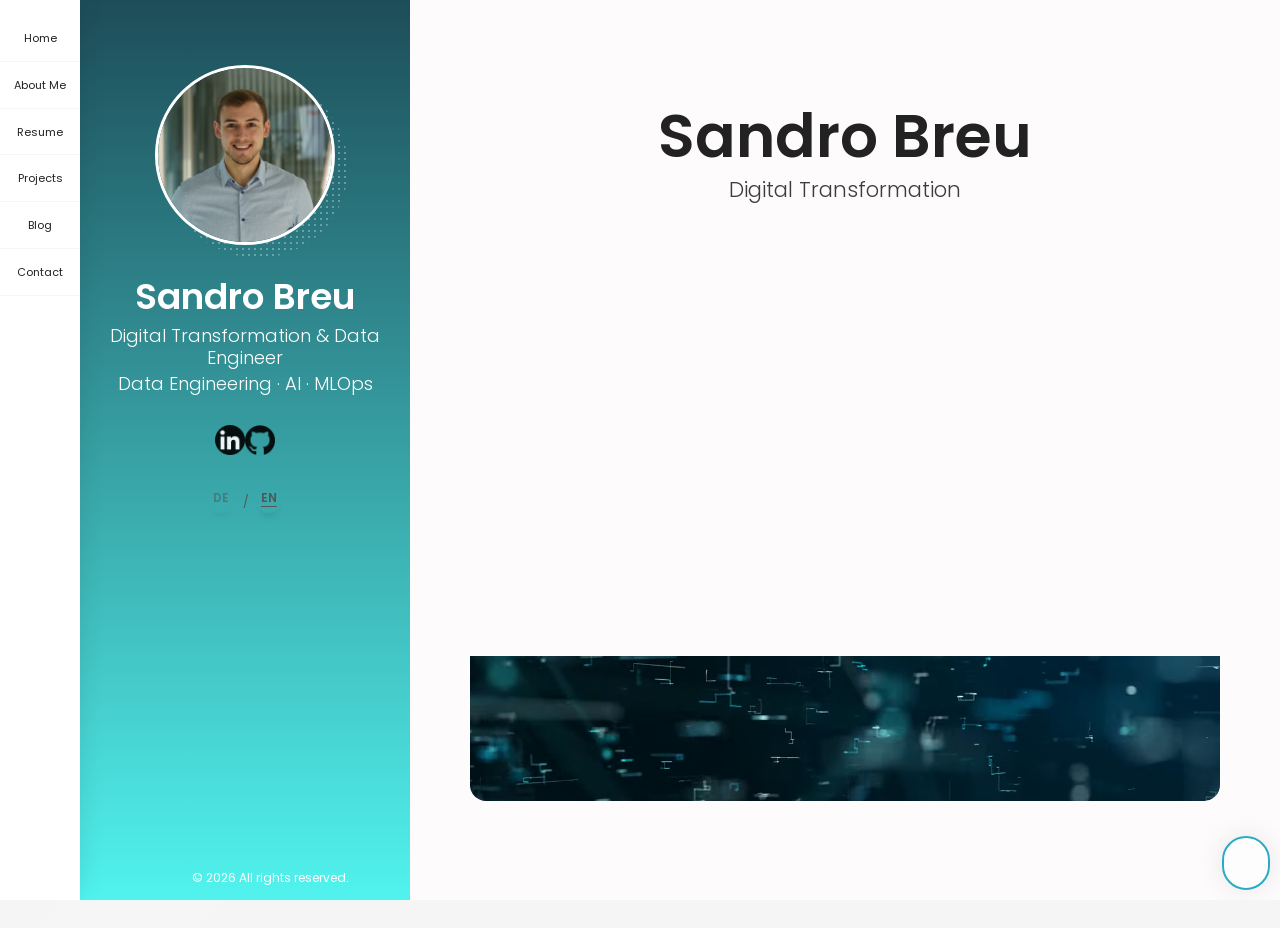
==== commit b7a2b9e4: "Modernize portfolio site" ====
--- a/index.html
+++ b/index.html
@@ -1,176 +1,138 @@
 <!DOCTYPE html>
-<html lang="en" class="no-js">
-  <head>
-    <meta charset="UTF-8" />
-    <meta http-equiv="X-UA-Compatible" content="IE=edge">
-    <title>Sandro Breu - Personal Portfolio</title>
-    <meta name="viewport" content="width=device-width, initial-scale=1, maximum-scale=1" />
-    <meta name="description" content="Personal Portfolio" />
-    <meta name="keywords" content="vcard, resposnive, retina, resume, jquery, css3, bootstrap, Material CV, portfolio" />
-    <meta name="author" content="breusan" />
-    <link rel="shortcut icon" href="favicon.ico">
-
-
-    <link rel="stylesheet" href="css/reset.css" type="text/css">
-    <link rel="stylesheet" href="css/bootstrap-grid.min.css" type="text/css">
-    <link rel="stylesheet" href="css/animations.css" type="text/css">
-    <link rel="stylesheet" href="css/perfect-scrollbar.css" type="text/css">
-    <link rel="stylesheet" href="css/owl.carousel.css" type="text/css">
-    <link rel="stylesheet" href="css/magnific-popup.css" type="text/css">
-    <link rel="stylesheet" href="css/main.css" type="text/css">
-  </head>
-
-  <body>
-    <!-- Animated Background -->
-    <div class="lm-animated-bg" style="background-image: url(img/main_bg.png);"></div>
-    <!-- /Animated Background -->
-
-    <!-- Loading animation -->
-    <div class="preloader">
-      <div class="preloader-animation">
-        <div class="preloader-spinner">
-        </div>
-      </div>
-    </div>
-    <!-- /Loading animation -->
-
-    <div class="page">
-      <div class="page-content">
-
-          <header id="site_header" class="header mobile-menu-hide">
-            <div class="header-content">
-              <div class="header-photo">
-                <img src="img/main_photo.png" alt="Sandro Breu">
-              </div>
-              <div class="header-titles">
-                <h2>Sandro Breu</h2>
-                <h4>Data Engineer || Data Scientist</h4>
-                <h4>MLOps Engineer</h4>
-              </div>
-            </div>
-
-            <ul class="main-menu">
-              <li class="active">
-                <a href="#home" class="nav-anim">
-                  <span class="menu-icon lnr lnr-home"></span>
-                  <span class="link-text">Home</span>
-                </a>
-              </li>
-              <li>
-                <a href="#about-me" class="nav-anim">
-                  <span class="menu-icon lnr lnr-user"></span>
-                  <span class="link-text">About Me</span>
-                </a>
-              </li>
-              <li>
-                <a href="#resume" class="nav-anim">
-                  <span class="menu-icon lnr lnr-graduation-hat"></span>
-                  <span class="link-text">Resume</span>
-                </a>
-              </li>
-              <li>
-                <a href="#projects" class="nav-anim">
-                  <span class="menu-icon lnr lnr-briefcase"></span>
-                  <span class="link-text">Projects</span>
-                </a>
-              </li>
-              <li>
-                <a href="#blog" class="nav-anim">
-                  <span class="menu-icon lnr lnr-chart-bars"></span>
-                  <span class="link-text">Blog</span>
-                </a>
-              </li>
-              <li>
-                <a href="#contact" class="nav-anim">
-                  <span class="menu-icon lnr lnr-envelope"></span>
-                  <span class="link-text">Contact</span>
-                </a>
-              </li>
-            </ul>
-
-            <div class="social-links">
-              <ul>
-                <li><a href="https://www.linkedin.com/in/breusandro/" target="_blank"><img src="../img/linkedin.png" alt="LinkedIn" class="social-icon"></a>
-                <li><a href="https://github.com/sandrobreu" target="_blank"><img src="../img/github.png" alt="GitHub" class="social-icon"></a>
-              </ul>
-            </div>
-            <div class="header-buttons">
-              <a href="img/CV_Breu_Sandro_v2.pdf" target="_blank" class="btn btn-primary">Download CV</a>
-            </div>
-
-            <div class="copyrights">© <script>document.write(new Date().getFullYear())</script> All rights reserved.</div>
-
-          </header>
-
-          <!-- Mobile Navigation -->
-          <div class="menu-toggle">
-            <span></span>
-            <span></span>
-            <span></span>
-          </div>
-          <!-- End Mobile Navigation -->
-
-          <!-- Arrows Nav -->
-          <div class="lmpixels-arrows-nav">
-            <div class="lmpixels-arrow-right"><i class="lnr lnr-chevron-right"></i></div>
-            <div class="lmpixels-arrow-left"><i class="lnr lnr-chevron-left"></i></div>
-          </div>
-          <!-- End Arrows Nav -->
-
-          <div class="content-area">
-            <div class="animated-sections">
-              <!-- Home Subpage -->
-              <section data-id="home" class="animated-section start-page">
-                <div class="section-content vcentered">
-                <div class="row-home">
-                      <div class="col-sm-12 col-md-12 col-lg-12 video-container">
-                        <div class="title-block">
-                          <h2>Sandro Breu</h2>
-                          <div class="owl-carousel text-rotation">
-                            <div class="item">
-                              <div class="sp-subtitle">Data Engineer</div>
-                            </div>
-                            <div class="item">
-                              <div class="sp-subtitle">Data Scientist</div>
-                            </div>
-                            <div class="item">
-                              <div class="sp-subtitle">MLOps Engineer</div>
-                            </div>
-                          </div>
-                        </div>
-                      </div>
-                    </div>
-                    <video autoplay loop muted playsinline class="bg-video">
-                      <source src="img/background_video.mp4" type="video/mp4">
-                  </video>
-                </div>
-              </section>
-              <!-- End of Home Subpage -->
-
-              <!-- About Me Subpage -->
-              <section data-id="about-me" class="animated-section">
-                <div class="section-content">
-                  <div class="page-title">
-                    <h2>About <span>Me</span></h2>
-                  </div>
-
-                  <!-- Personal Information -->
-                  <div class="row">
-                    <div class="col-xs-12 col-sm-7">
-                      <p>I am a Data Engineer with a strong background in finance, passionate about emerging technologies such as blockchain and artificial intelligence.
-                        Currently enrolled in the MAS in Data Science program at ZHAW School of Engineering, I am expanding my expertise toward becoming a Data Scientist
-                        with advanced skills in MLOps, Deep Learning, Reinforcement Learning, and Large Language Models (LLMs).</p>
-                    </div>
-
-                    <div class="col-xs-12 col-sm-5">
-                      <div class="info-list">
-                        <ul>
-                          <li>
-                            <span class="title">Age</span>
-                            <span class="value" id="age"></span>
-                          </li>
-                          
-                          <script>
+
+<html class="no-js" lang="en">
+<head>
+<meta charset="utf-8"/>
+<meta content="IE=edge" http-equiv="X-UA-Compatible"/>
+<title>Sandro Breu | Digital Transformation, Data Engineering &amp; AI</title>
+<meta content="width=device-width, initial-scale=1" name="viewport"/>
+<meta content="Portfolio of Sandro Breu, Digital Transformation &amp; Data Engineer focused on data engineering, data platforms, AI, MLOps and financial technology." name="description"/>
+<meta content="Sandro Breu, Data Engineer, Digital Transformation, Data Engineering, Data Science, AI, MLOps, Data Platforms, Finance, Switzerland, Liechtenstein" name="keywords"/>
+<meta content="Sandro Breu" name="author"/>
+<link href="favicon.ico" rel="shortcut icon"/>
+<link href="css/reset.css" rel="stylesheet" type="text/css"/>
+<link href="css/bootstrap-grid.min.css" rel="stylesheet" type="text/css"/>
+<link href="css/animations.css" rel="stylesheet" type="text/css"/>
+<link href="css/perfect-scrollbar.css" rel="stylesheet" type="text/css"/>
+<link href="css/owl.carousel.css" rel="stylesheet" type="text/css"/>
+<link href="css/magnific-popup.css" rel="stylesheet" type="text/css"/>
+<link href="css/main.css" rel="stylesheet" type="text/css"/>
+<meta content="index, follow, max-image-preview:large" name="robots"/><meta content="#222222" name="theme-color"/><meta content="website" property="og:type"/><meta content="https://sandrobreu.github.io/" property="og:url"/><meta content="Sandro Breu | Digital Transformation, Data Engineering &amp; AI" property="og:title"/><meta content="Portfolio of Sandro Breu, Digital Transformation &amp; Data Engineer focused on data engineering, data platforms, AI, MLOps and financial technology." property="og:description"/><meta content="https://sandrobreu.github.io/img/main_photo.webp" property="og:image"/><meta content="Sandro Breu" property="og:image:alt"/><meta content="en_GB" property="og:locale"/><meta content="summary_large_image" name="twitter:card"/><meta content="Sandro Breu | Digital Transformation, Data Engineering &amp; AI" name="twitter:title"/><meta content="Portfolio of Sandro Breu, Digital Transformation &amp; Data Engineer focused on data engineering, data platforms, AI, MLOps and financial technology." name="twitter:description"/><meta content="https://sandrobreu.github.io/img/main_photo.webp" name="twitter:image"/><link href="https://sandrobreu.github.io/" rel="canonical"/><script type="application/ld+json">{"@context": "https://schema.org", "@type": "Person", "name": "Sandro Breu", "url": "https://sandrobreu.github.io/", "image": "https://sandrobreu.github.io/img/main_photo.webp", "jobTitle": "Digital Transformation & Data Engineer", "sameAs": ["https://www.linkedin.com/in/breusandro/", "https://github.com/sandrobreu"], "alumniOf": {"@type": "CollegeOrUniversity", "name": "ZHAW School of Engineering"}, "knowsAbout": ["Data Engineering", "Data Platforms", "Digital Transformation", "Artificial Intelligence", "MLOps", "Machine Learning", "Financial Technology"]}</script></head>
+<body>
+<!-- Animated Background -->
+<div class="lm-animated-bg" style="background-image: url(img/main_bg.png);"></div>
+<!-- /Animated Background -->
+<!-- Loading animation -->
+<div class="preloader">
+<div class="preloader-animation">
+<div class="preloader-spinner">
+</div>
+</div>
+</div>
+<!-- /Loading animation -->
+<div class="page">
+<div class="page-content">
+<header class="header mobile-menu-hide" id="site_header">
+<div class="header-content">
+<div class="header-photo"><picture><source srcset="img/main_photo.webp" type="image/webp"/><img alt="Sandro Breu" height="180" src="img/main_photo.png" width="180"/></picture></div>
+<div class="header-titles"><h2>Sandro Breu</h2><h4>Digital Transformation &amp; Data Engineer</h4><h4>Data Engineering · AI · MLOps</h4></div>
+</div>
+<ul class="main-menu">
+<li class="active">
+<a class="nav-anim" href="#home">
+<span class="menu-icon lnr lnr-home"></span>
+<span class="link-text">Home</span>
+</a>
+</li>
+<li>
+<a class="nav-anim" href="#about-me">
+<span class="menu-icon lnr lnr-user"></span>
+<span class="link-text">About Me</span>
+</a>
+</li>
+<li>
+<a class="nav-anim" href="#resume">
+<span class="menu-icon lnr lnr-graduation-hat"></span>
+<span class="link-text">Resume</span>
+</a>
+</li>
+<li>
+<a class="nav-anim" href="#projects">
+<span class="menu-icon lnr lnr-briefcase"></span>
+<span class="link-text">Projects</span>
+</a>
+</li>
+<li>
+<a class="nav-anim" href="#blog">
+<span class="menu-icon lnr lnr-chart-bars"></span>
+<span class="link-text">Blog</span>
+</a>
+</li>
+<li>
+<a class="nav-anim" href="#contact">
+<span class="menu-icon lnr lnr-envelope"></span>
+<span class="link-text">Contact</span>
+</a>
+</li>
+</ul>
+<div class="social-links">
+<ul>
+<li><a href="https://www.linkedin.com/in/breusandro/" target="_blank"><img alt="LinkedIn" class="social-icon" src="../img/linkedin.png"/></a>
+<li><a href="https://github.com/sandrobreu" target="_blank"><img alt="GitHub" class="social-icon" src="../img/github.png"/></a>
+</li></li></ul>
+</div><div aria-label="Language / Sprache" class="language-toggle"><button aria-pressed="false" data-lang="de" type="button">DE</button><span aria-hidden="true">/</span><button aria-pressed="true" data-lang="en" type="button">EN</button></div>
+
+<div class="copyrights">© <script>document.write(new Date().getFullYear())</script> All rights reserved.</div>
+</header>
+<!-- Mobile Navigation -->
+<div class="menu-toggle">
+<span></span>
+<span></span>
+<span></span>
+</div>
+<!-- End Mobile Navigation -->
+<!-- Arrows Nav -->
+<div class="lmpixels-arrows-nav">
+<div class="lmpixels-arrow-right"><i class="lnr lnr-chevron-right"></i></div>
+<div class="lmpixels-arrow-left"><i class="lnr lnr-chevron-left"></i></div>
+</div>
+<!-- End Arrows Nav -->
+<div class="content-area">
+<div class="animated-sections">
+<!-- Home Subpage -->
+<section class="animated-section start-page" data-id="home">
+<div class="section-content vcentered">
+<div class="row-home">
+<div class="col-sm-12 col-md-12 col-lg-12 video-container">
+<div class="title-block">
+<h2>Sandro Breu</h2>
+<div class="owl-carousel text-rotation"><div class="item"><div class="sp-subtitle">Digital Transformation</div></div><div class="item"><div class="sp-subtitle">Data Engineering</div></div><div class="item"><div class="sp-subtitle">AI &amp; MLOps</div></div></div>
+</div>
+</div>
+</div>
+<video autoplay="" class="bg-video" loop="" muted="" playsinline="" poster="img/main_bg.png" preload="metadata"><source src="img/background_video.webm" type="video/webm"/></video>
+</div>
+</section>
+<!-- End of Home Subpage -->
+<!-- About Me Subpage -->
+<section class="animated-section" data-id="about-me">
+<div class="section-content">
+<div class="page-title">
+<h2>About <span>Me</span></h2>
+</div>
+<!-- Personal Information -->
+<div class="row">
+<div class="col-xs-12 col-sm-7">
+<p id="about-summary">I work at the intersection of digital transformation, data engineering and applied AI, with a strong background in banking and finance. I focus on turning business requirements into pragmatic data products, automation and AI-enabled solutions. In 2026, I completed the MAS in Data Science at ZHAW School of Engineering, strengthening my expertise in data platforms, MLOps, machine learning and generative AI.</p>
+</div>
+<div class="col-xs-12 col-sm-5">
+<div class="info-list">
+<ul>
+<li>
+<span class="title" id="label-age">Age</span>
+<span class="value" id="age"></span>
+</li>
+<script>
                             const birth = new Date(1995, 6, 25); // 25.07.1995 (Monat: 0=Jan, 6=Juli)
                             const today = new Date();
                           
@@ -180,95 +142,33 @@
                           
                             document.getElementById('age').textContent = age;
                           </script>
-
-                          <li>
-                            <span class="title">Residence</span>
-                            <span class="value">Mels, Switzerland</span>
-                          </li>
-
-                          <li>
-                            <span class="title">Languages</span>
-                            <span class="value">German (Native), English (Fluent), French (Intermediate) </span>
-                          </li>
-
-                        </ul>
-                      </div>
-                    </div>
-                  </div>
-                  <!-- End of Personal Information -->
-
-                  <div class="white-space-50"></div>
-
-                  <!-- Services -->
-                  <div class="row">
-                    <div class="col-xs-12 col-sm-12">
-                      <div class="block-title">
-                        <h3>What <span>I Do</span></h3>
-                      </div>
-                    </div>
-                  </div>
-
-                  <div class="row">
-                    <div class="col-xs-12 col-sm-6">
-                      <div class="col-inner">
-                        <div class="info-list-w-icon">
-                          <div class="info-block-w-icon">
-                            <div class="ci-icon">
-                              <i class="lnr lnr-chart-bars"></i>
-                            </div>
-                            <div class="ci-text">
-                              <h4>Data Engineer & Data Science</h4>
-                              <p>My background in banking and finance, combined with hands-on experience in data engineering, enables me not only to understand the business context behind data-driven solutions but also to effectively apply advanced technologies like Machine Learning and AI in real-world scenarios to optimize processes, extract insights, and support data-informed decision-making.</p>
-                            </div>
-                          </div>
-                          <div class="info-block-w-icon">
-                            <div class="ci-icon">
-                              <i class="lnr lnr-database"></i>
-                            </div><div class="ci-text">
-                              <h4>Projects</h4>
-                              <p>My current interests focus on MLOps, Machine Learning, Deep Learning, and building reliable RAG pipelines. I am also highly interested in blockchain technologies and their intersection with data engineering and quantitative trading.</p>
-                            </div>
-                          </div>
-                        </div>
-                      </div>
-                    </div>
-
-                    <div class="col-xs-12 col-sm-6">
-                      <div class="col-inner">
-                        <div class="info-list-w-icon">
-                          <div class="info-block-w-icon">
-                            <div class="ci-icon">
-                              <i class="lnr lnr-pencil"></i>
-                            </div>
-                            <div class="ci-text">
-                              <h4>Leisure</h4>
-                              <p>In my free time, I enjoy being outdoors, hiking in the mountains, and swimming in the lake. I also like reading technical books on MLOps, data engineering, AI, and blockchain. </p>
-                            </div>
-                          </div>
-                        </div>
-                      </div>
-                    </div>
-                  </div>
-                  <!-- End of Services -->
-
-                  <div class="white-space-30"></div>
-
-                  <div class="row">
-                    <div class="col-xs-12 col-sm-12">
-                      <div class="testimonials owl-carousel">
-
-
-                  <div class="white-space-50"></div>
-
-
-
-                  <div class="white-space-50"></div>
-
-
-                  <div class="white-space-50"></div>
-
-                  <!-- Fun Facts -->
-                  <!--
+<li>
+<span class="title" id="label-residence">Residence</span>
+<span class="value">Mels, Switzerland</span>
+</li>
+<li>
+<span class="title" id="label-languages">Languages</span>
+<span class="value" id="value-languages">German (Native), English (Fluent), French (Intermediate) </span>
+</li>
+</ul>
+</div>
+</div>
+</div>
+<!-- End of Personal Information -->
+<div class="white-space-50"></div>
+<!-- Services -->
+<div class="row"><div class="col-xs-12 col-sm-12"><div class="block-title"><h3 id="what-i-do-title">What <span>I Do</span></h3></div></div></div><div class="row"><div class="col-xs-12 col-sm-6"><div class="col-inner"><div class="info-list-w-icon"><div class="info-block-w-icon"><div class="ci-icon"><i class="lnr lnr-database"></i></div><div class="ci-text"><h4 id="transformation-title">Digital Transformation &amp; Data Engineering</h4><p id="transformation-text">I design and build reliable data pipelines, models and automation solutions that connect business requirements with modern data platforms and scalable engineering practices.</p></div></div><div class="info-block-w-icon"><div class="ci-icon"><i class="lnr lnr-chart-bars"></i></div><div class="ci-text"><h4 id="ai-title">Data Science, AI &amp; MLOps</h4><p id="ai-text">I develop pragmatic machine learning and AI solutions, with a focus on reproducibility, MLOps, generative AI, RAG and the operational integration of models into real-world processes.</p></div></div></div></div></div><div class="col-xs-12 col-sm-6"><div class="col-inner"><div class="info-list-w-icon"><div class="info-block-w-icon"><div class="ci-icon"><i class="lnr lnr-pencil"></i></div><div class="ci-text"><h4 id="leisure-title">Leisure</h4><p id="leisure-text">In my free time, I enjoy being outdoors, hiking in the mountains and swimming in the lake. I also like reading technical books on data engineering, AI, MLOps and technology.</p></div></div></div></div></div></div>
+
+<!-- End of Services -->
+<div class="white-space-30"></div>
+<div class="row">
+<div class="col-xs-12 col-sm-12">
+<div class="testimonials owl-carousel">
+<div class="white-space-50"></div>
+<div class="white-space-50"></div>
+<div class="white-space-50"></div>
+<!-- Fun Facts -->
+<!--
                   <div class="row">
                     <div class="col-xs-12 col-sm-12">
 
@@ -307,53 +207,47 @@
                     </div>
                   </div>
                   -->
-                  <!-- End of Fun Facts -->
-
-                </div>
-              </section>
-              <!-- End of About Me Subpage -->
-
-              <!-- Resume Subpage -->
-              <section data-id="resume" class="animated-section">
-                <div class="section-content">
-                  <div class="page-title">
-                    <h2>Resume</h2>
-                  </div>
-
-                  <div class="row">
-                    <div class="col-xs-12 col-sm-7">
-
-                      <div class="block-title">
-                        <h3>Education</h3>
-                      </div>
-
-                      <div class="timeline timeline-second-style clearfix">
-                        <div class="timeline-item clearfix">
-                          <div class="left-part">
-                            <h5 class="item-period">Sept 2023 - Feb 2026</h5>
-                            <span class="item-company"> <a href="https://www.zhaw.ch/de/engineering/weiterbildung/detail/kurs/mas-data-science"> ZHAW School of Engineering</a></span>
-                          </div>
-                          <div class="divider"></div>
-                          <div class="right-part">
-                            <h4 class="item-title">MAS Data Science</h4>
-                            <p>Advanced Studies in Data Modeling, Data Analysis, and Machine Learning Operations.</p>
-                            <!--<p>Supervisor: <a href="https://www.zhaw.ch/de/ueber-uns/person/stog">Kurt Stockinger</a> </p>
+<!-- End of Fun Facts -->
+</div>
+</div></div></div></section>
+<!-- End of About Me Subpage -->
+<!-- Resume Subpage -->
+<section class="animated-section" data-id="resume">
+<div class="section-content">
+<div class="page-title">
+<h2>Resume</h2>
+</div>
+<div class="row">
+<div class="col-xs-12 col-sm-7">
+<div class="block-title">
+<h3 id="education-title">Education</h3>
+</div>
+<div class="timeline timeline-second-style clearfix">
+<div class="timeline-item clearfix">
+<div class="left-part">
+<h5 class="item-period">Sep 2023 – May 2026</h5>
+<span class="item-company"> <a href="https://www.zhaw.ch/de/engineering/weiterbildung/detail/kurs/mas-data-science"> ZHAW School of Engineering</a></span>
+</div>
+<div class="divider"></div>
+<div class="right-part">
+<h4 class="item-title">MAS Data Science</h4>
+<p id="mas-description">Advanced studies in data engineering, data science, machine learning and MLOps.</p>
+<!--<p>Supervisor: <a href="https://www.zhaw.ch/de/ueber-uns/person/stog">Kurt Stockinger</a> </p>
                             <p>Thesis title: <b>"Financial Data Science, Challenges and Opportunities"</b></p>-->
-                          </div>
-                        </div>
-
-                        <div class="timeline-item clearfix">
-                          <div class="left-part">
-                            <h5 class="item-period">Sept 2016 - Aug 2020</h5>
-                            <span class="item-company"> <a href="https://www.fhgr.ch/">Fachhochschule Graubünden</a>  </span>
-                          </div>
-                          <div class="divider"></div>
-                          <div class="right-part">
-                            <h4 class="item-title">B.Sc. in Business Administration</h4>
-                            <p>Specialization in Banking</p>
-                          </div>
-                        </div>
-                        <!--
+</div>
+</div>
+<div class="timeline-item clearfix">
+<div class="left-part">
+<h5 class="item-period">Sept 2016 - Aug 2020</h5>
+<span class="item-company"> <a href="https://www.fhgr.ch/">Fachhochschule Graubünden</a> </span>
+</div>
+<div class="divider"></div>
+<div class="right-part">
+<h4 class="item-title">B.Sc. in Business Administration</h4>
+<p>Specialization in Banking</p>
+</div>
+</div>
+<!--
                         <div class="timeline-item clearfix">
                           <div class="left-part">
                             <h5 class="item-period">Sept 2013 - June 2017</h5>
@@ -366,246 +260,45 @@
                           </div>
                         </div>
                         -->
-                      </div>
-
-                      <div class="white-space-50"></div>
-
-                      <div class="block-title">
-                        <h3>Experience</h3>
-                      </div>
-
-                      <div class="timeline timeline-second-style clearfix">
-                        <div class="timeline-item clearfix">
-                          <div class="left-part">
-                            <h5 class="item-period">Jan 2020 – <span id="currentMonthYear"></h5>
-                            <span class="item-company"><a href="https://www.oekk.ch/de/privatkunden"> ÖKK </a>  </span>
-                            <span class="item-company">Landquart, Switzerland</span>
-
-                          </div>
-                          <div class="divider"></div>
-                          <div class="right-part">
-                            <h4 class="item-title">Data Engineer</h4>
-                            <p>Development of data pipelines, ensuring the stable operation of the data warehouse, and delivering data products to business departments.</p>
-                          </div>
-                        </div>
-
-                        <div class="timeline-item clearfix">
-                          <div class="left-part">
-                            <h5 class="item-period">Aug 2017 – Dec 2020</h5>
-                            <span class="item-company"><a href="https://www.gkb.ch/de">Graubündner Kantonalbank</a></span>
-                            <span class="item-company">Chur, Switzerland</span>
-
-                          </div>
-                          <div class="divider"></div>
-                          <div class="right-part">
-                            <h4 class="item-title">Assistant Corporate Clients, Syndicated Loans</h4>
-                            <p>Supporting the corporate clients team in the processing and administration of syndicated loans.</p>
-                          </div>
-                        </div>
-
-                        <div class="timeline-item clearfix">
-                          <div class="left-part">
-                            <h5 class="item-period">Feb 2015 – Aug 2017</h5>
-                            <span class="item-company"><a href="https://www.raiffeisen.ch/buendner-rheintal/de.html#bankselector-focus-regular">Raiffeisenbank Bündner Rheintal</a></span>
-                            <span class="item-company">Chur, Switzerland</span>
-
-                          </div>
-                          <div class="divider"></div>
-                          <div class="right-part">
-                            <h4 class="item-title">Private Clients Advisor</h4>
-                            <p>Advising private clients on banking products, accounts, investments, and loans.</p>
-                          </div>
-                        </div>
-
-                          <div class="timeline-item clearfix">
-                          <div class="left-part">
-                            <h5 class="item-period">Aug 2011 – Feb 2015</h5>
-                            <span class="item-company"><a href="https://www.raiffeisen.ch/mittelrheintal/de.html#bankselector-focus-regular">Raiffeisenbank Mittelrheintal</a></span>
-                            <span class="item-company">Widnau, Switzerland</span>
-
-                          </div>
-                          <div class="divider"></div>
-                          <div class="right-part">
-                            <h4 class="item-title">Apprenticeship in banking, Private Clients Advisor</h4>
-                            <p>Banking apprenticeship with practical training in retail banking and client services.</p>
-                          </div>
-
-                        </div>
-                      </div>
-
-                    </div>
-
-                    <!-- Skills & Certificates -->
-                    <div class="col-xs-12 col-sm-5">
-                      <!-- Coding Skills -->
-                      <div class="block-title">
-                        <h3>Coding <span>Skills</span></h3>
-                      </div>
-
-                      <div class="skills-info skills-second-style">
-                        <!-- Skill 1 -->
-                        <div class="skill clearfix">
-                          <h4>SQL</h4>
-                          <div class="skill-value">100%</div>
-                        </div>
-                        <div class="skill-container skill-11">
-                          <div class="skill-percentage"></div>
-                        </div>
-                        <!-- End of Skill 1 -->
-
-                        <!-- Skill 2 -->
-                        <div class="skill clearfix">
-                          <h4>Python</h4>
-                          <div class="skill-value">90%</div>
-                        </div>
-                        <div class="skill-container skill-9">
-                          <div class="skill-percentage"></div>
-                        </div>
-                        <!-- End of Skill 2 -->
-
-                        <!-- Skill 3 -->
-                        <div class="skill clearfix">
-                          <h4>dbt</h4>
-                          <div class="skill-value">80%</div>
-                        </div>
-                        <div class="skill-container skill-7">
-                          <div class="skill-percentage"></div>
-                        </div>
-                        <!-- End of Skill 3 -->
-
-                        <!-- Skill 4 -->
-                        <div class="skill clearfix">
-                          <h4>R</h4>
-                          <div class="skill-value">70%</div>
-                        </div>
-                        <div class="skill-container skill-5">
-                          <div class="skill-percentage"></div>
-                        </div>
-                        <!-- End of Skill 4 -->
-
-                        <!-- Skill 5 -->
-                        <div class="skill clearfix">
-                          <h4>PySpark / Spark</h4>
-                          <div class="skill-value">50%</div>
-                        </div>
-                        <div class="skill-container skill-1">
-                          <div class="skill-percentage"></div>
-                        </div>
-                        <!-- End of Skill 5 -->
-
-                        <!-- Skill 6 -->
-                        <div class="skill clearfix">
-                          <h4>LangChain</h4>
-                          <div class="skill-value">70%</div>
-                        </div>
-                        <div class="skill-container skill-5">
-                          <div class="skill-percentage"></div>
-                        </div>
-                        <!-- End of Skill 6 -->
-                      </div>
-                      <!-- End of Coding Skills -->
-
-                      <div class="white-space-10"></div>
-
-                      <!-- DevOps Skills -->
-                      <div class="block-title">
-                        <h3>DevOps <span>Skills</span></h3>
-                      </div>
-
-                      <div class="skills-info skills-second-style">
-                        <!-- Skill 7 -->
-                        <div class="skill clearfix">
-                          <h4>Git</h4>
-                          <div class="skill-value">100%</div>
-                        </div>
-                        <div class="skill-container skill-11">
-                          <div class="skill-percentage"></div>
-                        </div>
-                        <!-- End of Skill 7 -->
-
-                        <!-- Skill 8 -->
-                        <div class="skill clearfix">
-                          <h4>Workflow Orchestration</h4>
-                          <div class="skill-value">90%</div>
-                        </div>
-                        <div class="skill-container skill-9">
-                          <div class="skill-percentage"></div>
-                        </div>
-                        <!-- End of Skill 8 -->
-
-                        <!-- Skill 9 -->
-                        <div class="skill clearfix">
-                          <h4>Docker</h4>
-                          <div class="skill-value">80%</div>
-                        </div>
-                        <div class="skill-container skill-7">
-                          <div class="skill-percentage"></div>
-                        </div>
-                        <!-- End of Skill 9 -->
-                      </div>
-                      <!-- End of DevOps Skills -->
-
-                      <div class="white-space-10"></div>
-
-                      <!-- MLOps / GenAI Skills -->
-                      <div class="block-title">
-                        <h3>MLOps / GenAI <span>Skills</span></h3>
-                      </div>
-
-                      <div class="skills-info skills-second-style">
-                        <!-- Skill 10 -->
-                        <div class="skill clearfix">
-                          <h4>MLflow</h4>
-                          <div class="skill-value">80%</div>
-                        </div>
-                        <div class="skill-container skill-7">
-                          <div class="skill-percentage"></div>
-                        </div>
-                        <!-- End of Skill 10 -->
-
-                        <!-- Skill 11 -->
-                        <div class="skill clearfix">
-                          <h4>LLM APIs</h4>
-                          <div class="skill-value">90%</div>
-                        </div>
-                        <div class="skill-container skill-9">
-                          <div class="skill-percentage"></div>
-                        </div>
-                        <!-- End of Skill 11 -->
-
-                        <!-- Skill 12 -->
-                        <div class="skill clearfix">
-                          <h4>Vector Databases</h4>
-                          <div class="skill-value">70%</div>
-                        </div>
-                        <div class="skill-container skill-5">
-                          <div class="skill-percentage"></div>
-                        </div>
-                        <!-- End of Skill 12 -->
-                      </div>
-                      <!-- End of MLOps / GenAI Skills -->
-
-                      <div class="white-space-10"></div>
-
-                      <!-- Other Skills -->
-                      <div class="block-title">
-                        <h3>Other <span>Skills</span></h3>
-                      </div>
-
-                      <ul class="knowledges">
-                        <li>Azure</li>
-                        <li>Snowflake</li>
-                        <li>Oracle</li>
-                        <li>MSSQL</li>
-                      </ul>
-                      <!-- End of Other Skills -->
-                    </div>
-                    <!-- End of Skills & Certificates -->
-
-                    <div class="white-space-50"></div>
-
-                  <!-- Certificates -->
-                  <!--
+</div>
+<div class="white-space-50"></div>
+<div class="block-title">
+<h3 id="experience-title">Experience</h3>
+</div>
+<div class="timeline timeline-second-style clearfix">
+<div class="timeline-item clearfix">
+<div class="left-part"><h5 class="item-period">Sep 2026 – Present</h5><span class="item-company"><a href="https://www.unifinanz.li/de/" rel="noopener noreferrer" target="_blank">Unifinanz Trust reg.</a></span><span class="item-company">Schaan, Liechtenstein</span></div>
+<div class="divider"></div><div class="right-part"><h4 class="item-title">Digital Transformation &amp; Data Engineer</h4><p id="unifinanz-description">Working on digital transformation and data engineering initiatives, connecting business requirements with modern data, automation and AI solutions.</p></div>
+</div>
+<div class="timeline-item clearfix">
+<div class="left-part"><h5 class="item-period">Jan 2020 – Aug 2026</h5><span class="item-company"><a href="https://www.oekk.ch/de/privatkunden">ÖKK</a></span><span class="item-company">Landquart, Switzerland</span></div>
+<div class="divider"></div><div class="right-part"><h4 class="item-title">Data Engineer</h4><p id="oekk-description">Development of data pipelines, stable operation of the data warehouse and delivery of data products to business departments.</p></div>
+</div>
+<div class="timeline-item clearfix">
+<div class="left-part"><h5 class="item-period">Aug 2017 – Dec 2020</h5><span class="item-company"><a href="https://www.gkb.ch/de">Graubündner Kantonalbank</a></span><span class="item-company">Chur, Switzerland</span></div>
+<div class="divider"></div><div class="right-part"><h4 class="item-title">Assistant Corporate Clients, Syndicated Loans</h4><p id="gkb-description">Supporting the corporate clients team in the processing and administration of syndicated loans.</p></div>
+</div>
+<div class="timeline-item clearfix">
+<div class="left-part"><h5 class="item-period">Feb 2015 – Aug 2017</h5><span class="item-company"><a href="https://www.raiffeisen.ch/buendner-rheintal/de.html#bankselector-focus-regular">Raiffeisenbank Bündner Rheintal</a></span><span class="item-company">Chur, Switzerland</span></div>
+<div class="divider"></div><div class="right-part"><h4 class="item-title">Private Clients Advisor</h4><p id="raiffeisen-advisor-description">Advising private clients on banking products, accounts, investments and loans.</p></div>
+</div>
+<div class="timeline-item clearfix">
+<div class="left-part"><h5 class="item-period">Aug 2011 – Feb 2015</h5><span class="item-company"><a href="https://www.raiffeisen.ch/mittelrheintal/de.html#bankselector-focus-regular">Raiffeisenbank Mittelrheintal</a></span><span class="item-company">Widnau, Switzerland</span></div>
+<div class="divider"></div><div class="right-part"><h4 class="item-title">Apprenticeship in Banking, Private Clients Advisor</h4><p id="apprenticeship-description">Banking apprenticeship with practical training in retail banking and client services.</p></div>
+</div>
+</div>
+</div>
+<!-- Skills & Certificates -->
+<div class="col-xs-12 col-sm-5">
+<div class="skill-domain"><div class="block-title"><h3 id="skills-data-title">Data Engineering &amp; Platforms</h3></div><ul class="knowledges skill-tags"><li>Python</li><li>SQL</li><li>dbt</li><li>Snowflake</li><li>Oracle</li><li>Data Modeling</li><li>Data Pipelines</li></ul></div>
+<div class="skill-domain"><div class="block-title"><h3 id="skills-ai-title">AI &amp; MLOps</h3></div><ul class="knowledges skill-tags"><li>Machine Learning</li><li>MLflow</li><li>LLM APIs</li><li>RAG</li><li>Vector Databases</li><li>Generative AI</li></ul></div>
+<div class="skill-domain"><div class="block-title"><h3 id="skills-engineering-title">Engineering &amp; DevOps</h3></div><ul class="knowledges skill-tags"><li>Git</li><li>Docker</li><li>Azure</li><li>Workflow Orchestration</li><li>CI/CD</li><li>APIs</li></ul></div>
+<div class="skill-domain"><div class="block-title"><h3 id="skills-business-title">Business &amp; Finance</h3></div><ul class="knowledges skill-tags"><li>Banking</li><li>Asset Management</li><li>Digital Assets</li><li>Quantitative Finance</li><li>Requirements Engineering</li><li>Process Automation</li></ul></div>
+</div>
+<!-- End of Skills & Certificates -->
+<div class="white-space-50"></div>
+<!-- Certificates -->
+<!--
                   <div class="row">
                     <div class="col-xs-12 col-sm-12">
                       <div class="block-title">
@@ -614,10 +307,9 @@
                     </div>
                   </div>
                   -->
-
-                  <div class="row">
-                    <!-- Certificate 1 -->
-                    <!--
+<div class="row">
+<!-- Certificate 1 -->
+<!--
                     <div class="col-xs-12 col-sm-6">
                       <div class="certificate-item clearfix">
                         <div class="certi-logo">
@@ -641,10 +333,9 @@
                       </div>
                     </div>
                     -->
-                    <!-- End of Certificate 1 -->
-
-                    <!-- Certificate 2 -->
-                    <!--
+<!-- End of Certificate 1 -->
+<!-- Certificate 2 -->
+<!--
                     <div class="col-xs-12 col-sm-6">
                       <div class="certificate-item clearfix">
                         <div class="certi-logo">
@@ -668,237 +359,187 @@
                       </div>
                     </div>
                     -->
-                    <!-- End of Certificate 2 -->
-
-                  </div>
-                  <!-- End of Certificates -->
-                </div>
-              </section>
-              <!-- End of Resume Subpage -->
-
-              <!-- Blog Subpage -->
-              <section data-id="blog" class="animated-section">
-                <div class="section-content">
-                  <div class="page-title">
-                    <h2>Blog</h2>
-                  </div>
-
-                  <div class="row">
-                    <div class="col-xs-12 col-sm-12">
-                      <p>Die aktuellsten Ausgaben meines LinkedIn-Newsletters "Weekly Bytes".</p>
-                      <div class="white-space-20"></div>
-                      <div class="blog-masonry three-columns clearfix">
-
-                        <div class="item post-1">
-                          <div class="blog-card">
-                            <div class="media-block">
-                              <div class="category"><a href="https://www.linkedin.com/newsletters/7113976045355048961/" target="_blank" title="LinkedIn Newsletter">LinkedIn Newsletter</a></div>
-                              <a href="https://www.linkedin.com/pulse/weekly-bytes-ai-data-science-web3-cw-1-sandro-breu-sjfzf" target="_blank">
-                                <img src="https://media.licdn.com/dms/image/v2/D4D12AQEqBBENzIiHDw/article-cover_image-shrink_720_1280/article-cover_image-shrink_720_1280/0/1704534607926?e=2147483647&v=beta&t=cL3JjwGrRjMxWC1CyTNoNJVRQaAXY5eJH3vFOkJCvQ0" class="size-blog-masonry-image-two-c" alt="Weekly Bytes CW 1" />
-                                <div class="mask"></div>
-                              </a>
-                            </div>
-                            <div class="post-info"><a href="https://www.linkedin.com/pulse/weekly-bytes-ai-data-science-web3-cw-1-sandro-breu-sjfzf" target="_blank"><h4 class="blog-item-title">Weekly Bytes about AI, Data Science & Web3 - CW 1</h4></a></div>
-                          </div>
-                        </div>
-
-                        <div class="item post-2">
-                          <div class="blog-card">
-                            <div class="media-block">
-                              <div class="category"><a href="https://www.linkedin.com/newsletters/7113976045355048961/" target="_blank" title="LinkedIn Newsletter">LinkedIn Newsletter</a></div>
-                              <a href="https://www.linkedin.com/pulse/weekly-bytes-ai-data-science-web3-cw-52-sandro-breu-9ljle" target="_blank">
-                                <img src="https://media.licdn.com/dms/image/v2/D4E12AQFrUjREoQ96_w/article-cover_image-shrink_720_1280/article-cover_image-shrink_720_1280/0/1703875538649?e=2147483647&v=beta&t=Be7sdlQh-lUtSdazwat-tlJjfUA9CEB4EZJT4q22XzE" class="size-blog-masonry-image-two-c" alt="Weekly Bytes CW 52" />
-                                <div class="mask"></div>
-                              </a>
-                            </div>
-                            <div class="post-info"><a href="https://www.linkedin.com/pulse/weekly-bytes-ai-data-science-web3-cw-52-sandro-breu-9ljle" target="_blank"><h4 class="blog-item-title">Weekly Bytes about AI, Data Science & Web3 - CW 52</h4></a></div>
-                          </div>
-                        </div>
-
-                        <div class="item post-3">
-                          <div class="blog-card">
-                            <div class="media-block">
-                              <div class="category"><a href="https://www.linkedin.com/newsletters/7113976045355048961/" target="_blank" title="LinkedIn Newsletter">LinkedIn Newsletter</a></div>
-                              <a href="https://www.linkedin.com/pulse/weekly-bytes-ai-data-science-web3-cw-51-sandro-breu-7lm9e" target="_blank">
-                                <img src="https://media.licdn.com/dms/image/v2/D4E12AQHN6eF8TaVjdA/article-cover_image-shrink_720_1280/article-cover_image-shrink_720_1280/0/1702725480252?e=2147483647&v=beta&t=7RZGGY3NEbbqUkAS8LwCluuFYslBAIAjR2JAuLOWkxY" class="size-blog-masonry-image-two-c" alt="Weekly Bytes CW 51" />
-                                <div class="mask"></div>
-                              </a>
-                            </div>
-                            <div class="post-info"><a href="https://www.linkedin.com/pulse/weekly-bytes-ai-data-science-web3-cw-51-sandro-breu-7lm9e" target="_blank"><h4 class="blog-item-title">Weekly Bytes about AI, Data Science & Web3 - CW 51</h4></a></div>
-                          </div>
-                        </div>
-
-                        <div class="item post-4">
-                          <div class="blog-card">
-                            <div class="media-block">
-                              <div class="category"><a href="https://www.linkedin.com/newsletters/7113976045355048961/" target="_blank" title="LinkedIn Newsletter">LinkedIn Newsletter</a></div>
-                              <a href="https://www.linkedin.com/pulse/weekly-bytes-ai-data-science-web3-cw-50-sandro-breu-g841e" target="_blank">
-                                <img src="https://media.licdn.com/dms/image/v2/D4E12AQFtpiMJqLxIZg/article-cover_image-shrink_720_1280/article-cover_image-shrink_720_1280/0/1702725446893?e=2147483647&v=beta&t=L3_WgyO035qly2alul3bG-r33B1_Jg6lhNzcOiPgAYI" class="size-blog-masonry-image-two-c" alt="Weekly Bytes CW 50" />
-                                <div class="mask"></div>
-                              </a>
-                            </div>
-                            <div class="post-info"><a href="https://www.linkedin.com/pulse/weekly-bytes-ai-data-science-web3-cw-50-sandro-breu-g841e" target="_blank"><h4 class="blog-item-title">Weekly Bytes about AI, Data Science & Web3 - CW 50</h4></a></div>
-                          </div>
-                        </div>
-                        <div class="item post-5">
-                          <div class="blog-card">
-                            <div class="media-block">
-                              <div class="category"><a href="https://www.linkedin.com/newsletters/7113976045355048961/" target="_blank" title="LinkedIn Newsletter">LinkedIn Newsletter</a></div>
-                              <a href="https://www.linkedin.com/pulse/weekly-bytes-ai-data-science-web3-cw-49-sandro-breu-jynic" target="_blank">
-                                <img src="https://media.licdn.com/dms/image/v2/D4E12AQGFnasEL6A_zg/article-cover_image-shrink_720_1280/article-cover_image-shrink_720_1280/0/1701713738670?e=2147483647&v=beta&t=aebfN24cZ-I4hwIWcum3JIBAOVdrEMc84p0XHp4FXQg" class="size-blog-masonry-image-two-c" alt="Weekly Bytes CW 49" />
-                                <div class="mask"></div>
-                              </a>
-                            </div>
-                            <div class="post-info"><a href="https://www.linkedin.com/pulse/weekly-bytes-ai-data-science-web3-cw-49-sandro-breu-jynic" target="_blank"><h4 class="blog-item-title">Weekly Bytes about AI, Data Science & Web3 - CW 49</h4></a></div>
-                          </div>
-                        </div>
-
-                        <div class="item post-6">
-                          <div class="blog-card">
-                            <div class="media-block">
-                              <div class="category"><a href="https://www.linkedin.com/newsletters/7113976045355048961/" target="_blank" title="LinkedIn Newsletter">LinkedIn Newsletter</a></div>
-                              <a href="https://www.linkedin.com/pulse/weekly-bytes-ai-data-science-web3-cw-48-sandro-breu-71zoe" target="_blank">
-                                <img src="https://media.licdn.com/dms/image/v2/D4E12AQHWNefd5C7SXA/article-cover_image-shrink_720_1280/article-cover_image-shrink_720_1280/0/1701119190367?e=2147483647&v=beta&t=jzlksyH9xDZo_8sTMPexDLVsojcsT2LdlxmGoQ_ps5w" class="size-blog-masonry-image-two-c" alt="Weekly Bytes CW 48" />
-                                <div class="mask"></div>
-                              </a>
-                            </div>
-                            <div class="post-info"><a href="https://www.linkedin.com/pulse/weekly-bytes-ai-data-science-web3-cw-48-sandro-breu-71zoe" target="_blank"><h4 class="blog-item-title">Weekly Bytes about AI, Data Science & Web3 - CW 48</h4></a></div>
-                          </div>
-                        </div>
-                      </div>
-
-                      <div class="white-space-20"></div>
-                      <a href="https://www.linkedin.com/newsletters/7113976045355048961/" target="_blank" class="btn btn-primary">Alle Editionen auf LinkedIn ansehen</a>
-                    </div>
-                  </div>
-                </div>
-
-
-              </section>
-              <!-- End of Blog Subpage -->
-
-              <!-- Contact Subpage -->
-              <section data-id="contact" class="animated-section">
-                <div class="section-content">
-                  <div class="page-title">
-                    <h2>Contact</h2>
-                  </div>
-
-                  <div class="row">
-                    <!-- Contact Info -->
-                    <div class="col-xs-12 col-sm-4">
-                      <div class="lm-info-block gray-default">
-                        <i class="lnr lnr-map-marker"></i>
-                        <h4>Mels, Switzerland</h4>
-                        <span class="lm-info-block-value"></span>
-                        <span class="lm-info-block-text"></span>
-                      </div>
-
-                      <div class="lm-info-block gray-default">
-                        <i class="lnr lnr-checkmark-circle"></i>
-                        <h4>Freelance/Consulting Available</h4>
-                        <span class="lm-info-block-value"></span>
-                        <span class="lm-info-block-text"></span>
-                      </div>
-
-
-                    </div>
-                    <!-- End of Contact Info -->
-
-                    <!-- Contact Form -->
-                    <div class="col-xs-12 col-sm-8">
-                      <div class="block-title">
-                        <h3>How Can I <span>Help You?</span></h3>
-                      </div>
-
-                      <form action="https://formspree.io/f/xgvkyvbe" method="POST">
-                        <label>
-                          Your email:
-                          <input type="email" name="email" style="width: 100%; height: 50px;">
-                        </label>
-                        <div class="white-space-10"></div>
-                        <label>
-                          Your name:
-                          <input type="text" name="name" style="width: 100%; height: 50px;">
-                        </label>
-                        <div class="white-space-10"></div>
-                        <label>
-                          Subject:
-                          <input type="text" name="subject" style="width: 100%; height: 50px;">
-                        </label>
-                        <div class="white-space-10"></div>
-                        <label>
-                          Message:
-                          <textarea name="message" style="width: 100%; height: 200px;"></textarea>
-                        </label>
-                        <!-- your other form fields go here -->
-                        <div class="g-recaptcha" data-sitekey="6LdqmCAUAAAAAMMNEZvn6g4W5e0or2sZmAVpxVqI" data-theme="dark"></div>
-
-                        <button type="submit">Send</button>
-                      </form>
-
-
-                    </div>
-                    <!-- End of Contact Form -->
-                  </div>
-
-                </div>
-              </section>
-              <!-- End of Contact Subpage -->
-
-              <!-- Projects Subpage -->
-              <section data-id="projects" class="animated-section" data-animation="*">
-
-                <div class="section-content">
-                  <div class="page-title">
-                    <h2>Projects</h2>
-                  </div>
-
-                  <div class="row">
-                    <div class="col-xs-12 col-sm-12">
-                      <p>Hier findest du meine neuesten 6 öffentlichen GitHub-Repositories – von Data Engineering über Machine Learning bis zu experimentellen Side Projects.</p>
-                      <div class="white-space-20"></div>
-                        <div id="github-projects-grid" class="blog-masonry three-columns clearfix">
-                          <p id="github-projects-status">Lade GitHub-Repositories ...</p>
-                      <div class="white-space-20"></div>
-                      <a href="https://github.com/sandrobreu?tab=repositories" target="_blank" class="btn btn-primary">Alle öffentlichen GitHub-Repositories ansehen</a>
-                    </div>
-                  </div>
-                </div>
-              </section>
-
-            </div>
-          </div>
-
-      </div>
-    </div>
-
-    <script src="js/jquery.min.js"></script>
-    <script src="js/modernizr.custom.js"></script>
-    <script src="js/animating.js"></script>
-
-    <script src="js/imagesloaded.pkgd.min.js"></script>
-    <script src='https://www.google.com/recaptcha/api.js'></script>
-
-    <script src='js/perfect-scrollbar.min.js'></script>
-    <script src='js/jquery.shuffle.min.js'></script>
-    <script src='js/masonry.pkgd.min.js'></script>
-    <script src='js/owl.carousel.min.js'></script>
-    <script src="js/jquery.magnific-popup.min.js"></script>
-
-
-    <script>
-      const monthNames = [
-        "January", "February", "March", "April", "May", "June",
-        "July", "August", "September", "October", "November", "December"
-      ];
-      const today = new Date();
-      const month = monthNames[today.getMonth()];
-      const year = today.getFullYear();
-      document.getElementById("currentMonthYear").textContent = `${month} ${year}`;
-    </script>
-
-    <script>
+<!-- End of Certificate 2 -->
+</div>
+<!-- End of Certificates -->
+</div>
+</div></section>
+<!-- End of Resume Subpage -->
+<!-- Blog Subpage -->
+<section class="animated-section" data-id="blog">
+<div class="section-content">
+<div class="page-title">
+<h2>Blog</h2>
+</div>
+<div class="row">
+<div class="col-xs-12 col-sm-12">
+<p id="blog-intro">Latest articles from my LinkedIn newsletter on data, AI and technology.</p>
+<div class="white-space-20"></div>
+<div class="blog-masonry three-columns clearfix">
+<div class="item post-1">
+<div class="blog-card">
+<div class="media-block">
+<div class="category"><a href="https://www.linkedin.com/newsletters/7113976045355048961/" target="_blank" title="LinkedIn Newsletter">LinkedIn Newsletter</a></div>
+<a href="https://www.linkedin.com/pulse/weekly-bytes-ai-data-science-web3-cw-1-sandro-breu-sjfzf" target="_blank">
+<img alt="Weekly Bytes CW 1" class="size-blog-masonry-image-two-c" src="https://media.licdn.com/dms/image/v2/D4D12AQEqBBENzIiHDw/article-cover_image-shrink_720_1280/article-cover_image-shrink_720_1280/0/1704534607926?e=2147483647&amp;v=beta&amp;t=cL3JjwGrRjMxWC1CyTNoNJVRQaAXY5eJH3vFOkJCvQ0"/>
+<div class="mask"></div>
+</a>
+</div>
+<div class="post-info"><a href="https://www.linkedin.com/pulse/weekly-bytes-ai-data-science-web3-cw-1-sandro-breu-sjfzf" target="_blank"><h4 class="blog-item-title">Weekly Bytes about AI, Data Science &amp; Web3 - CW 1</h4></a></div>
+</div>
+</div>
+<div class="item post-2">
+<div class="blog-card">
+<div class="media-block">
+<div class="category"><a href="https://www.linkedin.com/newsletters/7113976045355048961/" target="_blank" title="LinkedIn Newsletter">LinkedIn Newsletter</a></div>
+<a href="https://www.linkedin.com/pulse/weekly-bytes-ai-data-science-web3-cw-52-sandro-breu-9ljle" target="_blank">
+<img alt="Weekly Bytes CW 52" class="size-blog-masonry-image-two-c" src="https://media.licdn.com/dms/image/v2/D4E12AQFrUjREoQ96_w/article-cover_image-shrink_720_1280/article-cover_image-shrink_720_1280/0/1703875538649?e=2147483647&amp;v=beta&amp;t=Be7sdlQh-lUtSdazwat-tlJjfUA9CEB4EZJT4q22XzE"/>
+<div class="mask"></div>
+</a>
+</div>
+<div class="post-info"><a href="https://www.linkedin.com/pulse/weekly-bytes-ai-data-science-web3-cw-52-sandro-breu-9ljle" target="_blank"><h4 class="blog-item-title">Weekly Bytes about AI, Data Science &amp; Web3 - CW 52</h4></a></div>
+</div>
+</div>
+<div class="item post-3">
+<div class="blog-card">
+<div class="media-block">
+<div class="category"><a href="https://www.linkedin.com/newsletters/7113976045355048961/" target="_blank" title="LinkedIn Newsletter">LinkedIn Newsletter</a></div>
+<a href="https://www.linkedin.com/pulse/weekly-bytes-ai-data-science-web3-cw-51-sandro-breu-7lm9e" target="_blank">
+<img alt="Weekly Bytes CW 51" class="size-blog-masonry-image-two-c" src="https://media.licdn.com/dms/image/v2/D4E12AQHN6eF8TaVjdA/article-cover_image-shrink_720_1280/article-cover_image-shrink_720_1280/0/1702725480252?e=2147483647&amp;v=beta&amp;t=7RZGGY3NEbbqUkAS8LwCluuFYslBAIAjR2JAuLOWkxY"/>
+<div class="mask"></div>
+</a>
+</div>
+<div class="post-info"><a href="https://www.linkedin.com/pulse/weekly-bytes-ai-data-science-web3-cw-51-sandro-breu-7lm9e" target="_blank"><h4 class="blog-item-title">Weekly Bytes about AI, Data Science &amp; Web3 - CW 51</h4></a></div>
+</div>
+</div>
+<div class="item post-4">
+<div class="blog-card">
+<div class="media-block">
+<div class="category"><a href="https://www.linkedin.com/newsletters/7113976045355048961/" target="_blank" title="LinkedIn Newsletter">LinkedIn Newsletter</a></div>
+<a href="https://www.linkedin.com/pulse/weekly-bytes-ai-data-science-web3-cw-50-sandro-breu-g841e" target="_blank">
+<img alt="Weekly Bytes CW 50" class="size-blog-masonry-image-two-c" src="https://media.licdn.com/dms/image/v2/D4E12AQFtpiMJqLxIZg/article-cover_image-shrink_720_1280/article-cover_image-shrink_720_1280/0/1702725446893?e=2147483647&amp;v=beta&amp;t=L3_WgyO035qly2alul3bG-r33B1_Jg6lhNzcOiPgAYI"/>
+<div class="mask"></div>
+</a>
+</div>
+<div class="post-info"><a href="https://www.linkedin.com/pulse/weekly-bytes-ai-data-science-web3-cw-50-sandro-breu-g841e" target="_blank"><h4 class="blog-item-title">Weekly Bytes about AI, Data Science &amp; Web3 - CW 50</h4></a></div>
+</div>
+</div>
+<div class="item post-5">
+<div class="blog-card">
+<div class="media-block">
+<div class="category"><a href="https://www.linkedin.com/newsletters/7113976045355048961/" target="_blank" title="LinkedIn Newsletter">LinkedIn Newsletter</a></div>
+<a href="https://www.linkedin.com/pulse/weekly-bytes-ai-data-science-web3-cw-49-sandro-breu-jynic" target="_blank">
+<img alt="Weekly Bytes CW 49" class="size-blog-masonry-image-two-c" src="https://media.licdn.com/dms/image/v2/D4E12AQGFnasEL6A_zg/article-cover_image-shrink_720_1280/article-cover_image-shrink_720_1280/0/1701713738670?e=2147483647&amp;v=beta&amp;t=aebfN24cZ-I4hwIWcum3JIBAOVdrEMc84p0XHp4FXQg"/>
+<div class="mask"></div>
+</a>
+</div>
+<div class="post-info"><a href="https://www.linkedin.com/pulse/weekly-bytes-ai-data-science-web3-cw-49-sandro-breu-jynic" target="_blank"><h4 class="blog-item-title">Weekly Bytes about AI, Data Science &amp; Web3 - CW 49</h4></a></div>
+</div>
+</div>
+<div class="item post-6">
+<div class="blog-card">
+<div class="media-block">
+<div class="category"><a href="https://www.linkedin.com/newsletters/7113976045355048961/" target="_blank" title="LinkedIn Newsletter">LinkedIn Newsletter</a></div>
+<a href="https://www.linkedin.com/pulse/weekly-bytes-ai-data-science-web3-cw-48-sandro-breu-71zoe" target="_blank">
+<img alt="Weekly Bytes CW 48" class="size-blog-masonry-image-two-c" src="https://media.licdn.com/dms/image/v2/D4E12AQHWNefd5C7SXA/article-cover_image-shrink_720_1280/article-cover_image-shrink_720_1280/0/1701119190367?e=2147483647&amp;v=beta&amp;t=jzlksyH9xDZo_8sTMPexDLVsojcsT2LdlxmGoQ_ps5w"/>
+<div class="mask"></div>
+</a>
+</div>
+<div class="post-info"><a href="https://www.linkedin.com/pulse/weekly-bytes-ai-data-science-web3-cw-48-sandro-breu-71zoe" target="_blank"><h4 class="blog-item-title">Weekly Bytes about AI, Data Science &amp; Web3 - CW 48</h4></a></div>
+</div>
+</div>
+</div>
+<div class="white-space-20"></div>
+<a class="btn btn-primary" href="https://www.linkedin.com/newsletters/7113976045355048961/" id="blog-all-link" target="_blank">View all editions on LinkedIn</a>
+</div>
+</div>
+</div>
+</section>
+<!-- End of Blog Subpage -->
+<!-- Contact Subpage -->
+<section class="animated-section" data-id="contact">
+<div class="section-content">
+<div class="page-title">
+<h2>Contact</h2>
+</div>
+<div class="row">
+<!-- Contact Info -->
+<div class="col-xs-12 col-sm-4">
+<div class="lm-info-block gray-default">
+<i class="lnr lnr-map-marker"></i>
+<h4>Mels, Switzerland</h4>
+<span class="lm-info-block-value"></span>
+<span class="lm-info-block-text"></span>
+</div>
+<div class="lm-info-block gray-default">
+<i class="lnr lnr-checkmark-circle"></i>
+<h4 id="availability-text">Freelance / Consulting Available</h4>
+<span class="lm-info-block-value"></span>
+<span class="lm-info-block-text"></span>
+</div>
+</div>
+<!-- End of Contact Info -->
+<!-- Contact Form -->
+<div class="col-xs-12 col-sm-8">
+<div class="block-title">
+<h3 id="contact-help-title">How Can I <span>Help You?</span></h3>
+</div>
+<form action="https://formspree.io/f/xgvkyvbe" method="POST">
+<label><span id="label-email">Your email:</span> <input name="email" style="width: 100%; height: 50px;" type="email"/>
+</label>
+<div class="white-space-10"></div>
+<label><span id="label-name">Your name:</span> <input name="name" style="width: 100%; height: 50px;" type="text"/>
+</label>
+<div class="white-space-10"></div>
+<label><span id="label-subject">Subject:</span> <input name="subject" style="width: 100%; height: 50px;" type="text"/>
+</label>
+<div class="white-space-10"></div>
+<label><span id="label-message">Message:</span> <textarea name="message" style="width: 100%; height: 200px;"></textarea>
+</label>
+<!-- your other form fields go here -->
+<div class="g-recaptcha" data-sitekey="6LdqmCAUAAAAAMMNEZvn6g4W5e0or2sZmAVpxVqI" data-theme="dark"></div>
+<button id="contact-submit" type="submit">Send</button>
+</form>
+</div>
+<!-- End of Contact Form -->
+</div>
+</div>
+</section>
+<!-- End of Contact Subpage -->
+<!-- Projects Subpage -->
+<section class="animated-section" data-animation="*" data-id="projects">
+<div class="section-content">
+<div class="page-title">
+<h2>Projects</h2>
+</div>
+<div class="row">
+<div class="col-xs-12 col-sm-12">
+<p id="projects-intro">A selection of my latest public GitHub repositories across data engineering, machine learning and technology projects.</p>
+<div class="white-space-20"></div>
+<div class="blog-masonry three-columns clearfix" id="github-projects-grid">
+<p id="github-projects-status">Loading GitHub repositories ...</p>
+<div class="white-space-20"></div>
+<a class="btn btn-primary" href="https://github.com/sandrobreu?tab=repositories" id="projects-all-link" target="_blank">View all public GitHub repositories</a>
+</div>
+</div>
+</div>
+</div></section>
+</div>
+</div>
+</div>
+</div>
+<script src="js/jquery.min.js"></script>
+<script src="js/modernizr.custom.js"></script>
+<script src="js/animating.js"></script>
+<script src="js/imagesloaded.pkgd.min.js"></script>
+<script src="https://www.google.com/recaptcha/api.js"></script>
+<script src="js/perfect-scrollbar.min.js"></script>
+<script src="js/jquery.shuffle.min.js"></script>
+<script src="js/masonry.pkgd.min.js"></script>
+<script src="js/owl.carousel.min.js"></script>
+<script src="js/jquery.magnific-popup.min.js"></script>
+
+<script>
       async function loadGitHubProjects() {
         const container = document.getElementById("github-projects-grid");
         const status = document.getElementById("github-projects-status");
@@ -951,9 +592,7 @@
 
       loadGitHubProjects();
     </script>
-
-
-    <script src="js/validator.js"></script>
-    <script src="js/main.js"></script>
-  </body>
+<script src="js/validator.js"></script>
+<script src="js/i18n.js"></script><script src="js/main.js"></script>
+</body>
 </html>
--- a/css/main.css
+++ b/css/main.css
@@ -3096,3 +3096,68 @@
   97% { opacity: 0; } /* Maintain hidden state before next cycle */
   100% { opacity: 0; } /* Reset to initial state */
 }
+
+
+/* Portfolio modernization 2026 */
+.language-toggle {
+  display: flex;
+  justify-content: center;
+  align-items: center;
+  gap: 7px;
+  margin: 14px 0 4px;
+  font-size: 12px;
+  letter-spacing: .06em;
+}
+
+.language-toggle button {
+  border: 0;
+  padding: 3px 4px;
+  background: transparent;
+  color: inherit;
+  opacity: .55;
+  cursor: pointer;
+  font: inherit;
+  font-weight: 600;
+}
+
+.language-toggle button:hover,
+.language-toggle button:focus,
+.language-toggle button.active {
+  opacity: 1;
+}
+
+.language-toggle button.active {
+  text-decoration: underline;
+  text-underline-offset: 4px;
+}
+
+.header-photo picture,
+.header-photo picture img {
+  display: block;
+  width: 100%;
+  height: auto;
+}
+
+.skill-domain {
+  margin-bottom: 28px;
+}
+
+.skill-domain .block-title {
+  margin-bottom: 12px;
+}
+
+.skill-tags {
+  margin-top: 0;
+}
+
+.skill-tags li {
+  margin-bottom: 7px;
+}
+
+@media (prefers-reduced-motion: reduce) {
+  .bg-video,
+  .lm-animated-bg {
+    animation: none !important;
+    transition: none !important;
+  }
+}
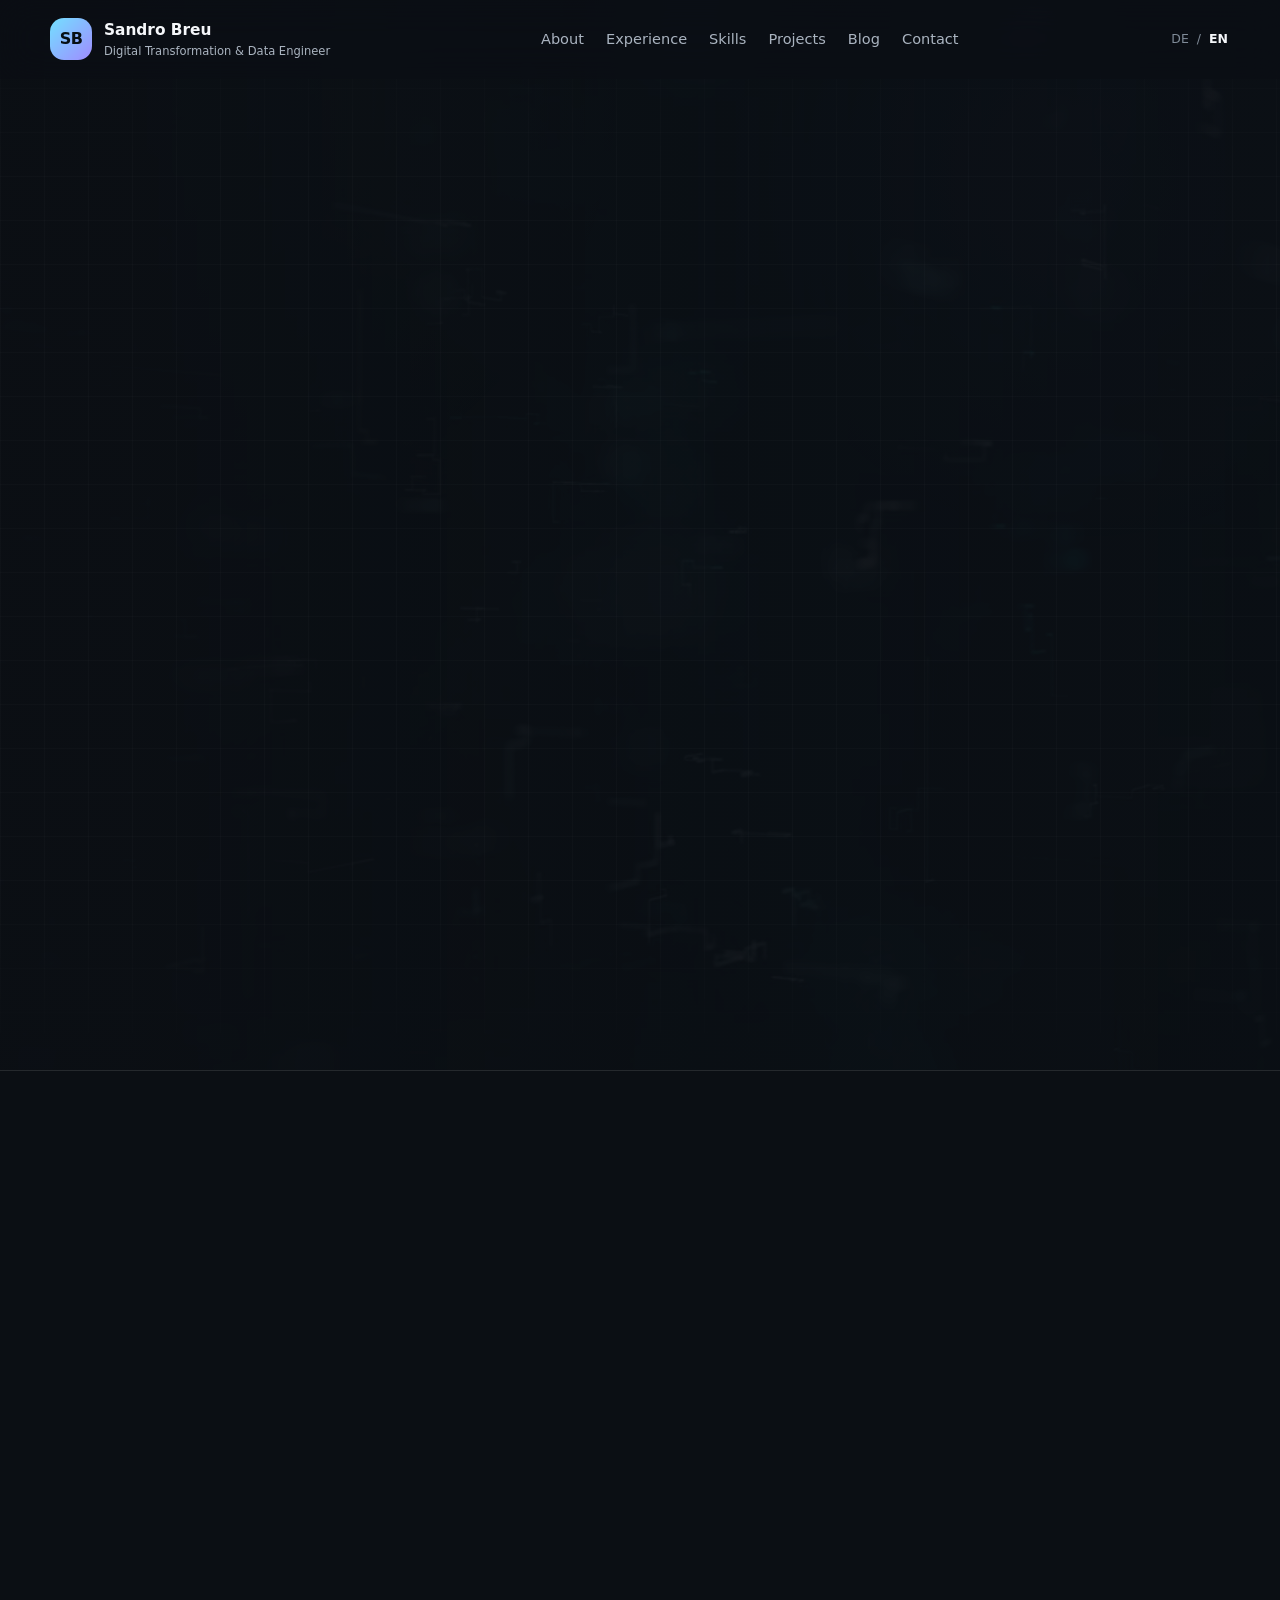
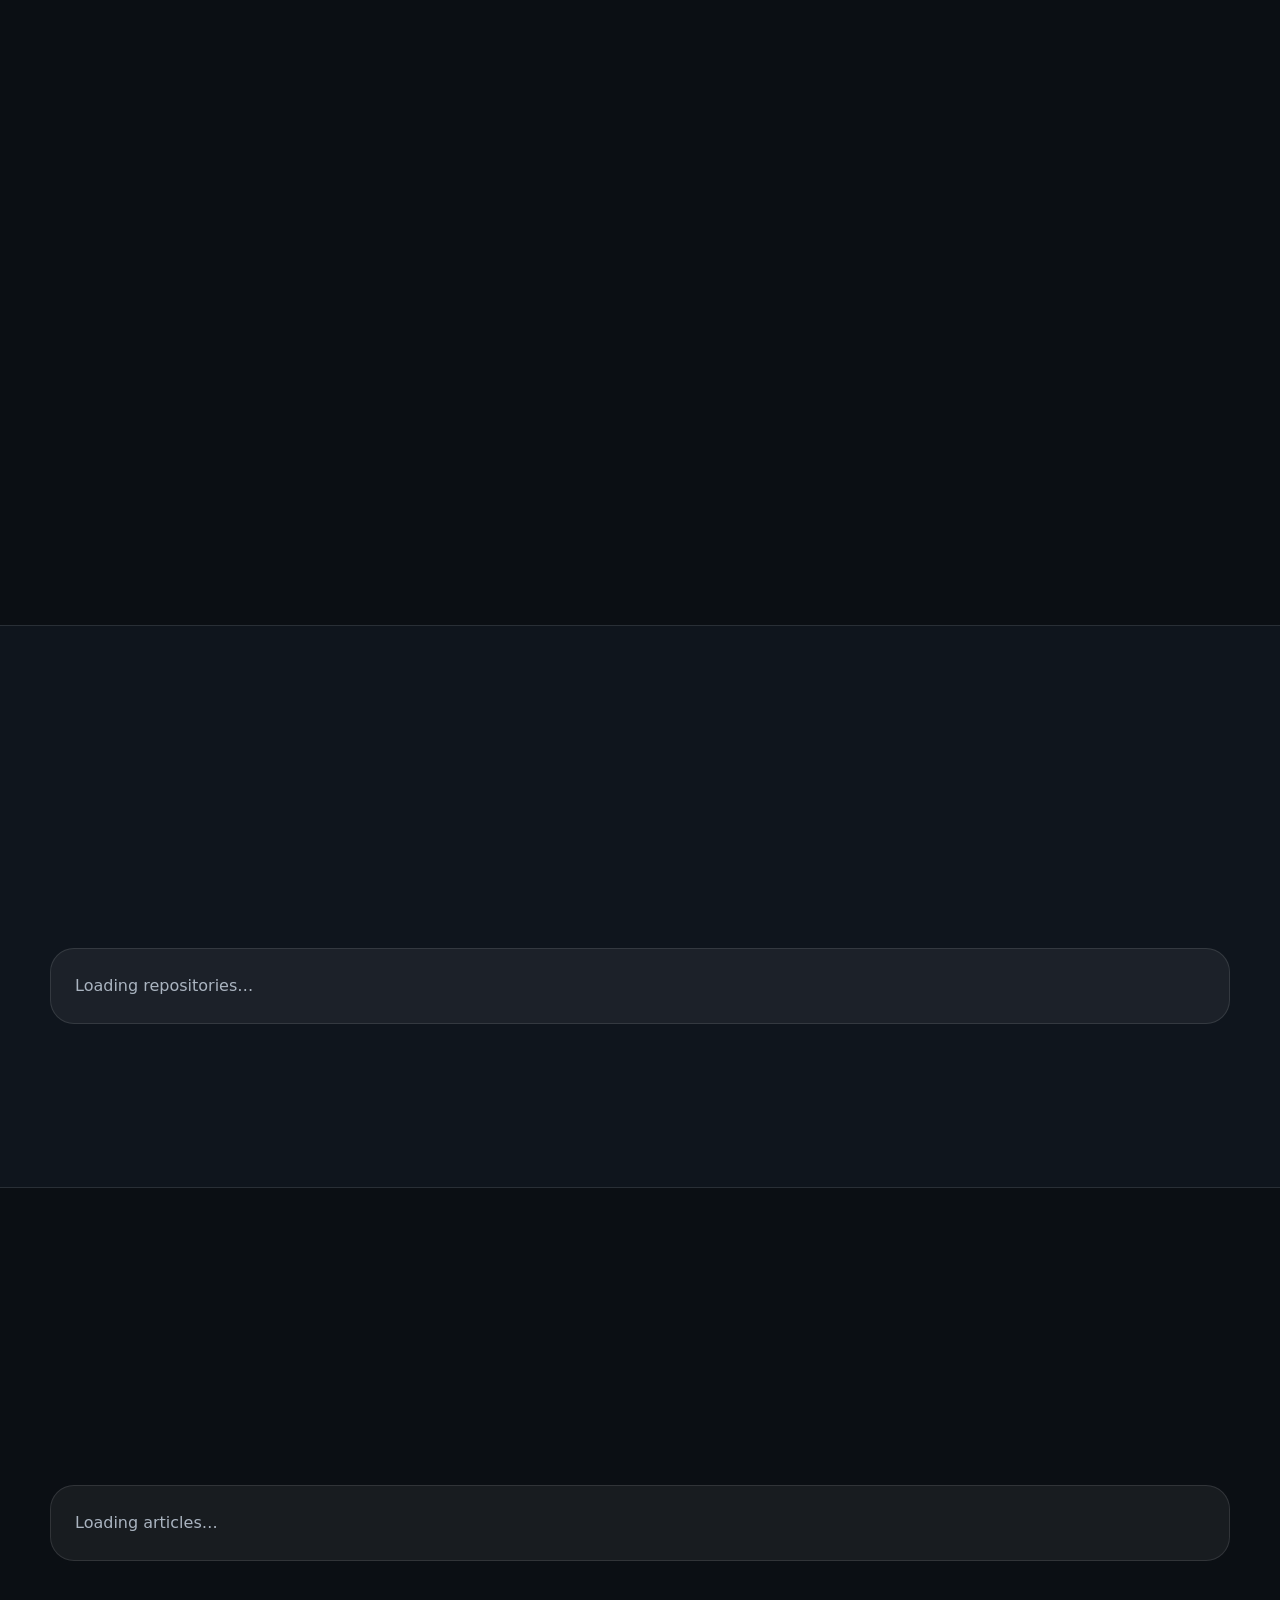
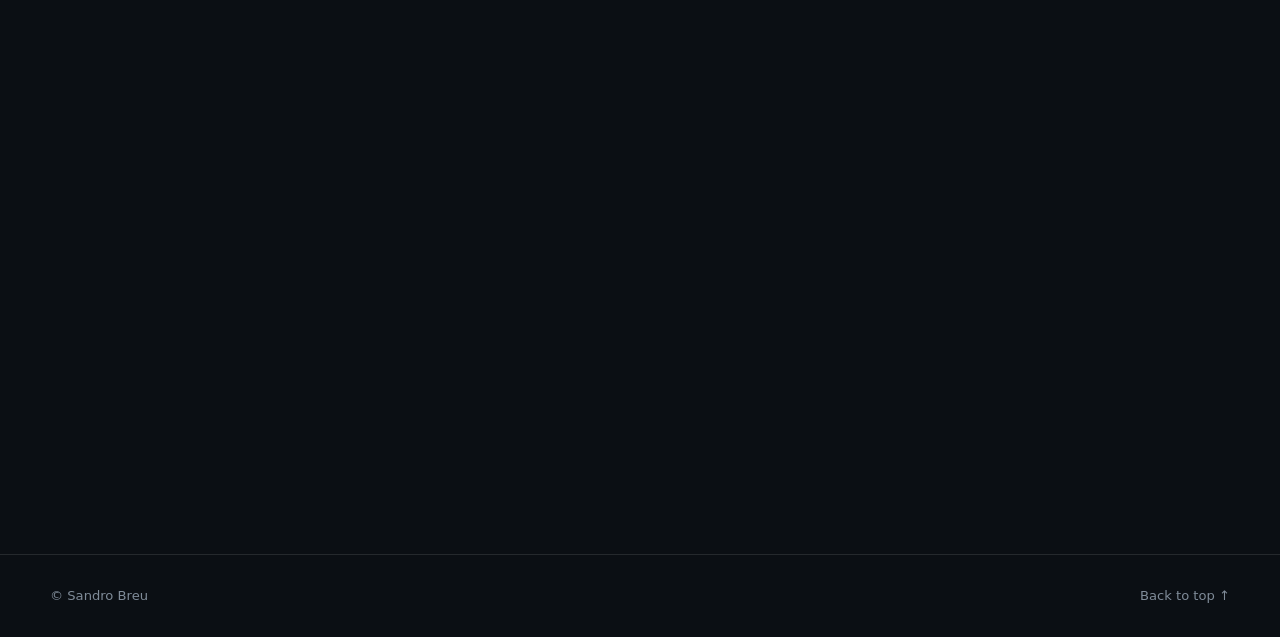
==== commit 6a655fd4: "Make modern portfolio the main site" ====
--- a/index.html
+++ b/index.html
@@ -1,598 +1,331 @@
-<!DOCTYPE html>
-
-<html class="no-js" lang="en">
+<!doctype html>
+<html lang="en">
 <head>
-<meta charset="utf-8"/>
-<meta content="IE=edge" http-equiv="X-UA-Compatible"/>
-<title>Sandro Breu | Digital Transformation, Data Engineering &amp; AI</title>
-<meta content="width=device-width, initial-scale=1" name="viewport"/>
-<meta content="Portfolio of Sandro Breu, Digital Transformation &amp; Data Engineer focused on data engineering, data platforms, AI, MLOps and financial technology." name="description"/>
-<meta content="Sandro Breu, Data Engineer, Digital Transformation, Data Engineering, Data Science, AI, MLOps, Data Platforms, Finance, Switzerland, Liechtenstein" name="keywords"/>
-<meta content="Sandro Breu" name="author"/>
-<link href="favicon.ico" rel="shortcut icon"/>
-<link href="css/reset.css" rel="stylesheet" type="text/css"/>
-<link href="css/bootstrap-grid.min.css" rel="stylesheet" type="text/css"/>
-<link href="css/animations.css" rel="stylesheet" type="text/css"/>
-<link href="css/perfect-scrollbar.css" rel="stylesheet" type="text/css"/>
-<link href="css/owl.carousel.css" rel="stylesheet" type="text/css"/>
-<link href="css/magnific-popup.css" rel="stylesheet" type="text/css"/>
-<link href="css/main.css" rel="stylesheet" type="text/css"/>
-<meta content="index, follow, max-image-preview:large" name="robots"/><meta content="#222222" name="theme-color"/><meta content="website" property="og:type"/><meta content="https://sandrobreu.github.io/" property="og:url"/><meta content="Sandro Breu | Digital Transformation, Data Engineering &amp; AI" property="og:title"/><meta content="Portfolio of Sandro Breu, Digital Transformation &amp; Data Engineer focused on data engineering, data platforms, AI, MLOps and financial technology." property="og:description"/><meta content="https://sandrobreu.github.io/img/main_photo.webp" property="og:image"/><meta content="Sandro Breu" property="og:image:alt"/><meta content="en_GB" property="og:locale"/><meta content="summary_large_image" name="twitter:card"/><meta content="Sandro Breu | Digital Transformation, Data Engineering &amp; AI" name="twitter:title"/><meta content="Portfolio of Sandro Breu, Digital Transformation &amp; Data Engineer focused on data engineering, data platforms, AI, MLOps and financial technology." name="twitter:description"/><meta content="https://sandrobreu.github.io/img/main_photo.webp" name="twitter:image"/><link href="https://sandrobreu.github.io/" rel="canonical"/><script type="application/ld+json">{"@context": "https://schema.org", "@type": "Person", "name": "Sandro Breu", "url": "https://sandrobreu.github.io/", "image": "https://sandrobreu.github.io/img/main_photo.webp", "jobTitle": "Digital Transformation & Data Engineer", "sameAs": ["https://www.linkedin.com/in/breusandro/", "https://github.com/sandrobreu"], "alumniOf": {"@type": "CollegeOrUniversity", "name": "ZHAW School of Engineering"}, "knowsAbout": ["Data Engineering", "Data Platforms", "Digital Transformation", "Artificial Intelligence", "MLOps", "Machine Learning", "Financial Technology"]}</script></head>
+  <meta charset="utf-8">
+  <meta name="viewport" content="width=device-width, initial-scale=1">
+  <meta name="robots" content="index, follow, max-image-preview:large">
+  <meta name="theme-color" content="#0b0f14">
+  <meta name="description" content="Portfolio of Sandro Breu, Digital Transformation & Data Engineer focused on data engineering, data platforms, applied AI, MLOps and finance.">
+  <meta name="author" content="Sandro Breu">
+  <title>Sandro Breu | Digital Transformation, Data Engineering & AI</title>
+  <link rel="canonical" href="https://sandrobreu.github.io/">
+  <link rel="shortcut icon" href="favicon.ico">
+  <link rel="preload" href="img/main_photo.webp" as="image" type="image/webp">
+  <link rel="stylesheet" href="modern/styles.css">
+
+  <meta property="og:type" content="website">
+  <meta property="og:url" content="https://sandrobreu.github.io/">
+  <meta property="og:title" content="Sandro Breu | Digital Transformation, Data Engineering & AI">
+  <meta property="og:description" content="Portfolio of Sandro Breu, Digital Transformation & Data Engineer focused on data engineering, data platforms, applied AI, MLOps and finance.">
+  <meta property="og:image" content="https://sandrobreu.github.io/img/main_photo.webp">
+  <meta property="og:image:alt" content="Sandro Breu">
+  <meta property="og:locale" content="en_GB">
+  <meta name="twitter:card" content="summary_large_image">
+  <meta name="twitter:title" content="Sandro Breu | Digital Transformation, Data Engineering & AI">
+  <meta name="twitter:description" content="Portfolio of Sandro Breu, Digital Transformation & Data Engineer focused on data engineering, data platforms, applied AI, MLOps and finance.">
+  <meta name="twitter:image" content="https://sandrobreu.github.io/img/main_photo.webp">
+
+  <script type="application/ld+json">
+  {
+    "@context": "https://schema.org",
+    "@type": "Person",
+    "name": "Sandro Breu",
+    "url": "https://sandrobreu.github.io/",
+    "image": "https://sandrobreu.github.io/img/main_photo.webp",
+    "jobTitle": "Digital Transformation & Data Engineer",
+    "sameAs": [
+      "https://www.linkedin.com/in/breusandro/",
+      "https://github.com/sandrobreu"
+    ],
+    "alumniOf": {
+      "@type": "CollegeOrUniversity",
+      "name": "ZHAW School of Engineering"
+    },
+    "knowsAbout": [
+      "Data Engineering",
+      "Data Platforms",
+      "Digital Transformation",
+      "Artificial Intelligence",
+      "MLOps",
+      "Machine Learning",
+      "Financial Technology"
+    ]
+  }
+  </script>
+</head>
 <body>
-<!-- Animated Background -->
-<div class="lm-animated-bg" style="background-image: url(img/main_bg.png);"></div>
-<!-- /Animated Background -->
-<!-- Loading animation -->
-<div class="preloader">
-<div class="preloader-animation">
-<div class="preloader-spinner">
-</div>
-</div>
-</div>
-<!-- /Loading animation -->
-<div class="page">
-<div class="page-content">
-<header class="header mobile-menu-hide" id="site_header">
-<div class="header-content">
-<div class="header-photo"><picture><source srcset="img/main_photo.webp" type="image/webp"/><img alt="Sandro Breu" height="180" src="img/main_photo.png" width="180"/></picture></div>
-<div class="header-titles"><h2>Sandro Breu</h2><h4>Digital Transformation &amp; Data Engineer</h4><h4>Data Engineering · AI · MLOps</h4></div>
-</div>
-<ul class="main-menu">
-<li class="active">
-<a class="nav-anim" href="#home">
-<span class="menu-icon lnr lnr-home"></span>
-<span class="link-text">Home</span>
-</a>
-</li>
-<li>
-<a class="nav-anim" href="#about-me">
-<span class="menu-icon lnr lnr-user"></span>
-<span class="link-text">About Me</span>
-</a>
-</li>
-<li>
-<a class="nav-anim" href="#resume">
-<span class="menu-icon lnr lnr-graduation-hat"></span>
-<span class="link-text">Resume</span>
-</a>
-</li>
-<li>
-<a class="nav-anim" href="#projects">
-<span class="menu-icon lnr lnr-briefcase"></span>
-<span class="link-text">Projects</span>
-</a>
-</li>
-<li>
-<a class="nav-anim" href="#blog">
-<span class="menu-icon lnr lnr-chart-bars"></span>
-<span class="link-text">Blog</span>
-</a>
-</li>
-<li>
-<a class="nav-anim" href="#contact">
-<span class="menu-icon lnr lnr-envelope"></span>
-<span class="link-text">Contact</span>
-</a>
-</li>
-</ul>
-<div class="social-links">
-<ul>
-<li><a href="https://www.linkedin.com/in/breusandro/" target="_blank"><img alt="LinkedIn" class="social-icon" src="../img/linkedin.png"/></a>
-<li><a href="https://github.com/sandrobreu" target="_blank"><img alt="GitHub" class="social-icon" src="../img/github.png"/></a>
-</li></li></ul>
-</div><div aria-label="Language / Sprache" class="language-toggle"><button aria-pressed="false" data-lang="de" type="button">DE</button><span aria-hidden="true">/</span><button aria-pressed="true" data-lang="en" type="button">EN</button></div>
-
-<div class="copyrights">© <script>document.write(new Date().getFullYear())</script> All rights reserved.</div>
-</header>
-<!-- Mobile Navigation -->
-<div class="menu-toggle">
-<span></span>
-<span></span>
-<span></span>
-</div>
-<!-- End Mobile Navigation -->
-<!-- Arrows Nav -->
-<div class="lmpixels-arrows-nav">
-<div class="lmpixels-arrow-right"><i class="lnr lnr-chevron-right"></i></div>
-<div class="lmpixels-arrow-left"><i class="lnr lnr-chevron-left"></i></div>
-</div>
-<!-- End Arrows Nav -->
-<div class="content-area">
-<div class="animated-sections">
-<!-- Home Subpage -->
-<section class="animated-section start-page" data-id="home">
-<div class="section-content vcentered">
-<div class="row-home">
-<div class="col-sm-12 col-md-12 col-lg-12 video-container">
-<div class="title-block">
-<h2>Sandro Breu</h2>
-<div class="owl-carousel text-rotation"><div class="item"><div class="sp-subtitle">Digital Transformation</div></div><div class="item"><div class="sp-subtitle">Data Engineering</div></div><div class="item"><div class="sp-subtitle">AI &amp; MLOps</div></div></div>
-</div>
-</div>
-</div>
-<video autoplay="" class="bg-video" loop="" muted="" playsinline="" poster="img/main_bg.png" preload="metadata"><source src="img/background_video.webm" type="video/webm"/></video>
-</div>
-</section>
-<!-- End of Home Subpage -->
-<!-- About Me Subpage -->
-<section class="animated-section" data-id="about-me">
-<div class="section-content">
-<div class="page-title">
-<h2>About <span>Me</span></h2>
-</div>
-<!-- Personal Information -->
-<div class="row">
-<div class="col-xs-12 col-sm-7">
-<p id="about-summary">I work at the intersection of digital transformation, data engineering and applied AI, with a strong background in banking and finance. I focus on turning business requirements into pragmatic data products, automation and AI-enabled solutions. In 2026, I completed the MAS in Data Science at ZHAW School of Engineering, strengthening my expertise in data platforms, MLOps, machine learning and generative AI.</p>
-</div>
-<div class="col-xs-12 col-sm-5">
-<div class="info-list">
-<ul>
-<li>
-<span class="title" id="label-age">Age</span>
-<span class="value" id="age"></span>
-</li>
-<script>
-                            const birth = new Date(1995, 6, 25); // 25.07.1995 (Monat: 0=Jan, 6=Juli)
-                            const today = new Date();
-                          
-                            let age = today.getFullYear() - birth.getFullYear();
-                            const m = today.getMonth() - birth.getMonth();
-                            if (m < 0 || (m === 0 && today.getDate() < birth.getDate())) age--;
-                          
-                            document.getElementById('age').textContent = age;
-                          </script>
-<li>
-<span class="title" id="label-residence">Residence</span>
-<span class="value">Mels, Switzerland</span>
-</li>
-<li>
-<span class="title" id="label-languages">Languages</span>
-<span class="value" id="value-languages">German (Native), English (Fluent), French (Intermediate) </span>
-</li>
-</ul>
-</div>
-</div>
-</div>
-<!-- End of Personal Information -->
-<div class="white-space-50"></div>
-<!-- Services -->
-<div class="row"><div class="col-xs-12 col-sm-12"><div class="block-title"><h3 id="what-i-do-title">What <span>I Do</span></h3></div></div></div><div class="row"><div class="col-xs-12 col-sm-6"><div class="col-inner"><div class="info-list-w-icon"><div class="info-block-w-icon"><div class="ci-icon"><i class="lnr lnr-database"></i></div><div class="ci-text"><h4 id="transformation-title">Digital Transformation &amp; Data Engineering</h4><p id="transformation-text">I design and build reliable data pipelines, models and automation solutions that connect business requirements with modern data platforms and scalable engineering practices.</p></div></div><div class="info-block-w-icon"><div class="ci-icon"><i class="lnr lnr-chart-bars"></i></div><div class="ci-text"><h4 id="ai-title">Data Science, AI &amp; MLOps</h4><p id="ai-text">I develop pragmatic machine learning and AI solutions, with a focus on reproducibility, MLOps, generative AI, RAG and the operational integration of models into real-world processes.</p></div></div></div></div></div><div class="col-xs-12 col-sm-6"><div class="col-inner"><div class="info-list-w-icon"><div class="info-block-w-icon"><div class="ci-icon"><i class="lnr lnr-pencil"></i></div><div class="ci-text"><h4 id="leisure-title">Leisure</h4><p id="leisure-text">In my free time, I enjoy being outdoors, hiking in the mountains and swimming in the lake. I also like reading technical books on data engineering, AI, MLOps and technology.</p></div></div></div></div></div></div>
-
-<!-- End of Services -->
-<div class="white-space-30"></div>
-<div class="row">
-<div class="col-xs-12 col-sm-12">
-<div class="testimonials owl-carousel">
-<div class="white-space-50"></div>
-<div class="white-space-50"></div>
-<div class="white-space-50"></div>
-<!-- Fun Facts -->
-<!--
-                  <div class="row">
-                    <div class="col-xs-12 col-sm-12">
-
-                      <div class="block-title">
-                        <h3>Fun <span>Facts</span></h3>
-                      </div>
-                    </div>
-                  </div>
-
-                  <div class="row">
-                    <div class="col-xs-12 col-sm-4">
-                      <div class="fun-fact gray-default">
-                        <i class="lnr lnr-heart"></i>
-                        <h4>Happy Clients</h4>
-                        <span class="fun-fact-block-value">578</span>
-                        <span class="fun-fact-block-text"></span>
-                      </div>
-                    </div>
-
-                    <div class="col-xs-12 col-sm-4">
-                      <div class="fun-fact gray-default">
-                        <i class="lnr lnr-clock"></i>
-                        <h4>Working Hours</h4>
-                        <span class="fun-fact-block-value">4,780</span>
-                        <span class="fun-fact-block-text"></span>
-                      </div>
-                    </div>
-
-                    <div class="col-xs-12 col-sm-4 ">
-                      <div class="fun-fact gray-default">
-                        <i class="lnr lnr-star"></i>
-                        <h4>Awards Won</h4>
-                        <span class="fun-fact-block-value">15</span>
-                        <span class="fun-fact-block-text"></span>
-                      </div>
-                    </div>
-                  </div>
-                  -->
-<!-- End of Fun Facts -->
-</div>
-</div></div></div></section>
-<!-- End of About Me Subpage -->
-<!-- Resume Subpage -->
-<section class="animated-section" data-id="resume">
-<div class="section-content">
-<div class="page-title">
-<h2>Resume</h2>
-</div>
-<div class="row">
-<div class="col-xs-12 col-sm-7">
-<div class="block-title">
-<h3 id="education-title">Education</h3>
-</div>
-<div class="timeline timeline-second-style clearfix">
-<div class="timeline-item clearfix">
-<div class="left-part">
-<h5 class="item-period">Sep 2023 – May 2026</h5>
-<span class="item-company"> <a href="https://www.zhaw.ch/de/engineering/weiterbildung/detail/kurs/mas-data-science"> ZHAW School of Engineering</a></span>
-</div>
-<div class="divider"></div>
-<div class="right-part">
-<h4 class="item-title">MAS Data Science</h4>
-<p id="mas-description">Advanced studies in data engineering, data science, machine learning and MLOps.</p>
-<!--<p>Supervisor: <a href="https://www.zhaw.ch/de/ueber-uns/person/stog">Kurt Stockinger</a> </p>
-                            <p>Thesis title: <b>"Financial Data Science, Challenges and Opportunities"</b></p>-->
-</div>
-</div>
-<div class="timeline-item clearfix">
-<div class="left-part">
-<h5 class="item-period">Sept 2016 - Aug 2020</h5>
-<span class="item-company"> <a href="https://www.fhgr.ch/">Fachhochschule Graubünden</a> </span>
-</div>
-<div class="divider"></div>
-<div class="right-part">
-<h4 class="item-title">B.Sc. in Business Administration</h4>
-<p>Specialization in Banking</p>
-</div>
-</div>
-<!--
-                        <div class="timeline-item clearfix">
-                          <div class="left-part">
-                            <h5 class="item-period">Sept 2013 - June 2017</h5>
-                            <span class="item-company"><a href="https://www.ucm.es/english"> Complutense University of Madrid</a> </span>
-                          </div>
-                          <div class="divider"></div>
-                          <div class="right-part">
-                            <h4 class="item-title">BSc Mathematics</h4>
-                            <p>Specialization in Applied Mathematics.</p>
-                          </div>
-                        </div>
-                        -->
-</div>
-<div class="white-space-50"></div>
-<div class="block-title">
-<h3 id="experience-title">Experience</h3>
-</div>
-<div class="timeline timeline-second-style clearfix">
-<div class="timeline-item clearfix">
-<div class="left-part"><h5 class="item-period">Sep 2026 – Present</h5><span class="item-company"><a href="https://www.unifinanz.li/de/" rel="noopener noreferrer" target="_blank">Unifinanz Trust reg.</a></span><span class="item-company">Schaan, Liechtenstein</span></div>
-<div class="divider"></div><div class="right-part"><h4 class="item-title">Digital Transformation &amp; Data Engineer</h4><p id="unifinanz-description">Working on digital transformation and data engineering initiatives, connecting business requirements with modern data, automation and AI solutions.</p></div>
-</div>
-<div class="timeline-item clearfix">
-<div class="left-part"><h5 class="item-period">Jan 2020 – Aug 2026</h5><span class="item-company"><a href="https://www.oekk.ch/de/privatkunden">ÖKK</a></span><span class="item-company">Landquart, Switzerland</span></div>
-<div class="divider"></div><div class="right-part"><h4 class="item-title">Data Engineer</h4><p id="oekk-description">Development of data pipelines, stable operation of the data warehouse and delivery of data products to business departments.</p></div>
-</div>
-<div class="timeline-item clearfix">
-<div class="left-part"><h5 class="item-period">Aug 2017 – Dec 2020</h5><span class="item-company"><a href="https://www.gkb.ch/de">Graubündner Kantonalbank</a></span><span class="item-company">Chur, Switzerland</span></div>
-<div class="divider"></div><div class="right-part"><h4 class="item-title">Assistant Corporate Clients, Syndicated Loans</h4><p id="gkb-description">Supporting the corporate clients team in the processing and administration of syndicated loans.</p></div>
-</div>
-<div class="timeline-item clearfix">
-<div class="left-part"><h5 class="item-period">Feb 2015 – Aug 2017</h5><span class="item-company"><a href="https://www.raiffeisen.ch/buendner-rheintal/de.html#bankselector-focus-regular">Raiffeisenbank Bündner Rheintal</a></span><span class="item-company">Chur, Switzerland</span></div>
-<div class="divider"></div><div class="right-part"><h4 class="item-title">Private Clients Advisor</h4><p id="raiffeisen-advisor-description">Advising private clients on banking products, accounts, investments and loans.</p></div>
-</div>
-<div class="timeline-item clearfix">
-<div class="left-part"><h5 class="item-period">Aug 2011 – Feb 2015</h5><span class="item-company"><a href="https://www.raiffeisen.ch/mittelrheintal/de.html#bankselector-focus-regular">Raiffeisenbank Mittelrheintal</a></span><span class="item-company">Widnau, Switzerland</span></div>
-<div class="divider"></div><div class="right-part"><h4 class="item-title">Apprenticeship in Banking, Private Clients Advisor</h4><p id="apprenticeship-description">Banking apprenticeship with practical training in retail banking and client services.</p></div>
-</div>
-</div>
-</div>
-<!-- Skills & Certificates -->
-<div class="col-xs-12 col-sm-5">
-<div class="skill-domain"><div class="block-title"><h3 id="skills-data-title">Data Engineering &amp; Platforms</h3></div><ul class="knowledges skill-tags"><li>Python</li><li>SQL</li><li>dbt</li><li>Snowflake</li><li>Oracle</li><li>Data Modeling</li><li>Data Pipelines</li></ul></div>
-<div class="skill-domain"><div class="block-title"><h3 id="skills-ai-title">AI &amp; MLOps</h3></div><ul class="knowledges skill-tags"><li>Machine Learning</li><li>MLflow</li><li>LLM APIs</li><li>RAG</li><li>Vector Databases</li><li>Generative AI</li></ul></div>
-<div class="skill-domain"><div class="block-title"><h3 id="skills-engineering-title">Engineering &amp; DevOps</h3></div><ul class="knowledges skill-tags"><li>Git</li><li>Docker</li><li>Azure</li><li>Workflow Orchestration</li><li>CI/CD</li><li>APIs</li></ul></div>
-<div class="skill-domain"><div class="block-title"><h3 id="skills-business-title">Business &amp; Finance</h3></div><ul class="knowledges skill-tags"><li>Banking</li><li>Asset Management</li><li>Digital Assets</li><li>Quantitative Finance</li><li>Requirements Engineering</li><li>Process Automation</li></ul></div>
-</div>
-<!-- End of Skills & Certificates -->
-<div class="white-space-50"></div>
-<!-- Certificates -->
-<!--
-                  <div class="row">
-                    <div class="col-xs-12 col-sm-12">
-                      <div class="block-title">
-                        <h3>Certificates</h3>
-                      </div>
-                    </div>
-                  </div>
-                  -->
-<div class="row">
-<!-- Certificate 1 -->
-<!--
-                    <div class="col-xs-12 col-sm-6">
-                      <div class="certificate-item clearfix">
-                        <div class="certi-logo">
-                          <img src="img/clients/client-1.png" alt="logo">
-                        </div>
-
-                        <div class="certi-content">
-                          <div class="certi-title">
-                            <h4>Psyhology of Intertnation Design</h4>
-                          </div>
-                          <div class="certi-id">
-                            <span>Membership ID: XXXX</span>
-                          </div>
-                          <div class="certi-date">
-                            <span>19 April 2018</span>
-                          </div>
-                          <div class="certi-company">
-                            <span></span>
-                          </div>
-                        </div>
-                      </div>
-                    </div>
-                    -->
-<!-- End of Certificate 1 -->
-<!-- Certificate 2 -->
-<!--
-                    <div class="col-xs-12 col-sm-6">
-                      <div class="certificate-item clearfix">
-                        <div class="certi-logo">
-                          <img src="img/clients/client-1.png" alt="logo">
-                        </div>
-
-                        <div class="certi-content">
-                          <div class="certi-title">
-                            <h4>Psyhology of Intertnation Design</h4>
-                          </div>
-                          <div class="certi-id">
-                            <span>Membership ID: XXXX</span>
-                          </div>
-                          <div class="certi-date">
-                            <span>19 April 2018</span>
-                          </div>
-                          <div class="certi-company">
-                            <span></span>
-                          </div>
-                        </div>
-                      </div>
-                    </div>
-                    -->
-<!-- End of Certificate 2 -->
-</div>
-<!-- End of Certificates -->
-</div>
-</div></section>
-<!-- End of Resume Subpage -->
-<!-- Blog Subpage -->
-<section class="animated-section" data-id="blog">
-<div class="section-content">
-<div class="page-title">
-<h2>Blog</h2>
-</div>
-<div class="row">
-<div class="col-xs-12 col-sm-12">
-<p id="blog-intro">Latest articles from my LinkedIn newsletter on data, AI and technology.</p>
-<div class="white-space-20"></div>
-<div class="blog-masonry three-columns clearfix">
-<div class="item post-1">
-<div class="blog-card">
-<div class="media-block">
-<div class="category"><a href="https://www.linkedin.com/newsletters/7113976045355048961/" target="_blank" title="LinkedIn Newsletter">LinkedIn Newsletter</a></div>
-<a href="https://www.linkedin.com/pulse/weekly-bytes-ai-data-science-web3-cw-1-sandro-breu-sjfzf" target="_blank">
-<img alt="Weekly Bytes CW 1" class="size-blog-masonry-image-two-c" src="https://media.licdn.com/dms/image/v2/D4D12AQEqBBENzIiHDw/article-cover_image-shrink_720_1280/article-cover_image-shrink_720_1280/0/1704534607926?e=2147483647&amp;v=beta&amp;t=cL3JjwGrRjMxWC1CyTNoNJVRQaAXY5eJH3vFOkJCvQ0"/>
-<div class="mask"></div>
-</a>
-</div>
-<div class="post-info"><a href="https://www.linkedin.com/pulse/weekly-bytes-ai-data-science-web3-cw-1-sandro-breu-sjfzf" target="_blank"><h4 class="blog-item-title">Weekly Bytes about AI, Data Science &amp; Web3 - CW 1</h4></a></div>
-</div>
-</div>
-<div class="item post-2">
-<div class="blog-card">
-<div class="media-block">
-<div class="category"><a href="https://www.linkedin.com/newsletters/7113976045355048961/" target="_blank" title="LinkedIn Newsletter">LinkedIn Newsletter</a></div>
-<a href="https://www.linkedin.com/pulse/weekly-bytes-ai-data-science-web3-cw-52-sandro-breu-9ljle" target="_blank">
-<img alt="Weekly Bytes CW 52" class="size-blog-masonry-image-two-c" src="https://media.licdn.com/dms/image/v2/D4E12AQFrUjREoQ96_w/article-cover_image-shrink_720_1280/article-cover_image-shrink_720_1280/0/1703875538649?e=2147483647&amp;v=beta&amp;t=Be7sdlQh-lUtSdazwat-tlJjfUA9CEB4EZJT4q22XzE"/>
-<div class="mask"></div>
-</a>
-</div>
-<div class="post-info"><a href="https://www.linkedin.com/pulse/weekly-bytes-ai-data-science-web3-cw-52-sandro-breu-9ljle" target="_blank"><h4 class="blog-item-title">Weekly Bytes about AI, Data Science &amp; Web3 - CW 52</h4></a></div>
-</div>
-</div>
-<div class="item post-3">
-<div class="blog-card">
-<div class="media-block">
-<div class="category"><a href="https://www.linkedin.com/newsletters/7113976045355048961/" target="_blank" title="LinkedIn Newsletter">LinkedIn Newsletter</a></div>
-<a href="https://www.linkedin.com/pulse/weekly-bytes-ai-data-science-web3-cw-51-sandro-breu-7lm9e" target="_blank">
-<img alt="Weekly Bytes CW 51" class="size-blog-masonry-image-two-c" src="https://media.licdn.com/dms/image/v2/D4E12AQHN6eF8TaVjdA/article-cover_image-shrink_720_1280/article-cover_image-shrink_720_1280/0/1702725480252?e=2147483647&amp;v=beta&amp;t=7RZGGY3NEbbqUkAS8LwCluuFYslBAIAjR2JAuLOWkxY"/>
-<div class="mask"></div>
-</a>
-</div>
-<div class="post-info"><a href="https://www.linkedin.com/pulse/weekly-bytes-ai-data-science-web3-cw-51-sandro-breu-7lm9e" target="_blank"><h4 class="blog-item-title">Weekly Bytes about AI, Data Science &amp; Web3 - CW 51</h4></a></div>
-</div>
-</div>
-<div class="item post-4">
-<div class="blog-card">
-<div class="media-block">
-<div class="category"><a href="https://www.linkedin.com/newsletters/7113976045355048961/" target="_blank" title="LinkedIn Newsletter">LinkedIn Newsletter</a></div>
-<a href="https://www.linkedin.com/pulse/weekly-bytes-ai-data-science-web3-cw-50-sandro-breu-g841e" target="_blank">
-<img alt="Weekly Bytes CW 50" class="size-blog-masonry-image-two-c" src="https://media.licdn.com/dms/image/v2/D4E12AQFtpiMJqLxIZg/article-cover_image-shrink_720_1280/article-cover_image-shrink_720_1280/0/1702725446893?e=2147483647&amp;v=beta&amp;t=L3_WgyO035qly2alul3bG-r33B1_Jg6lhNzcOiPgAYI"/>
-<div class="mask"></div>
-</a>
-</div>
-<div class="post-info"><a href="https://www.linkedin.com/pulse/weekly-bytes-ai-data-science-web3-cw-50-sandro-breu-g841e" target="_blank"><h4 class="blog-item-title">Weekly Bytes about AI, Data Science &amp; Web3 - CW 50</h4></a></div>
-</div>
-</div>
-<div class="item post-5">
-<div class="blog-card">
-<div class="media-block">
-<div class="category"><a href="https://www.linkedin.com/newsletters/7113976045355048961/" target="_blank" title="LinkedIn Newsletter">LinkedIn Newsletter</a></div>
-<a href="https://www.linkedin.com/pulse/weekly-bytes-ai-data-science-web3-cw-49-sandro-breu-jynic" target="_blank">
-<img alt="Weekly Bytes CW 49" class="size-blog-masonry-image-two-c" src="https://media.licdn.com/dms/image/v2/D4E12AQGFnasEL6A_zg/article-cover_image-shrink_720_1280/article-cover_image-shrink_720_1280/0/1701713738670?e=2147483647&amp;v=beta&amp;t=aebfN24cZ-I4hwIWcum3JIBAOVdrEMc84p0XHp4FXQg"/>
-<div class="mask"></div>
-</a>
-</div>
-<div class="post-info"><a href="https://www.linkedin.com/pulse/weekly-bytes-ai-data-science-web3-cw-49-sandro-breu-jynic" target="_blank"><h4 class="blog-item-title">Weekly Bytes about AI, Data Science &amp; Web3 - CW 49</h4></a></div>
-</div>
-</div>
-<div class="item post-6">
-<div class="blog-card">
-<div class="media-block">
-<div class="category"><a href="https://www.linkedin.com/newsletters/7113976045355048961/" target="_blank" title="LinkedIn Newsletter">LinkedIn Newsletter</a></div>
-<a href="https://www.linkedin.com/pulse/weekly-bytes-ai-data-science-web3-cw-48-sandro-breu-71zoe" target="_blank">
-<img alt="Weekly Bytes CW 48" class="size-blog-masonry-image-two-c" src="https://media.licdn.com/dms/image/v2/D4E12AQHWNefd5C7SXA/article-cover_image-shrink_720_1280/article-cover_image-shrink_720_1280/0/1701119190367?e=2147483647&amp;v=beta&amp;t=jzlksyH9xDZo_8sTMPexDLVsojcsT2LdlxmGoQ_ps5w"/>
-<div class="mask"></div>
-</a>
-</div>
-<div class="post-info"><a href="https://www.linkedin.com/pulse/weekly-bytes-ai-data-science-web3-cw-48-sandro-breu-71zoe" target="_blank"><h4 class="blog-item-title">Weekly Bytes about AI, Data Science &amp; Web3 - CW 48</h4></a></div>
-</div>
-</div>
-</div>
-<div class="white-space-20"></div>
-<a class="btn btn-primary" href="https://www.linkedin.com/newsletters/7113976045355048961/" id="blog-all-link" target="_blank">View all editions on LinkedIn</a>
-</div>
-</div>
-</div>
-</section>
-<!-- End of Blog Subpage -->
-<!-- Contact Subpage -->
-<section class="animated-section" data-id="contact">
-<div class="section-content">
-<div class="page-title">
-<h2>Contact</h2>
-</div>
-<div class="row">
-<!-- Contact Info -->
-<div class="col-xs-12 col-sm-4">
-<div class="lm-info-block gray-default">
-<i class="lnr lnr-map-marker"></i>
-<h4>Mels, Switzerland</h4>
-<span class="lm-info-block-value"></span>
-<span class="lm-info-block-text"></span>
-</div>
-<div class="lm-info-block gray-default">
-<i class="lnr lnr-checkmark-circle"></i>
-<h4 id="availability-text">Freelance / Consulting Available</h4>
-<span class="lm-info-block-value"></span>
-<span class="lm-info-block-text"></span>
-</div>
-</div>
-<!-- End of Contact Info -->
-<!-- Contact Form -->
-<div class="col-xs-12 col-sm-8">
-<div class="block-title">
-<h3 id="contact-help-title">How Can I <span>Help You?</span></h3>
-</div>
-<form action="https://formspree.io/f/xgvkyvbe" method="POST">
-<label><span id="label-email">Your email:</span> <input name="email" style="width: 100%; height: 50px;" type="email"/>
-</label>
-<div class="white-space-10"></div>
-<label><span id="label-name">Your name:</span> <input name="name" style="width: 100%; height: 50px;" type="text"/>
-</label>
-<div class="white-space-10"></div>
-<label><span id="label-subject">Subject:</span> <input name="subject" style="width: 100%; height: 50px;" type="text"/>
-</label>
-<div class="white-space-10"></div>
-<label><span id="label-message">Message:</span> <textarea name="message" style="width: 100%; height: 200px;"></textarea>
-</label>
-<!-- your other form fields go here -->
-<div class="g-recaptcha" data-sitekey="6LdqmCAUAAAAAMMNEZvn6g4W5e0or2sZmAVpxVqI" data-theme="dark"></div>
-<button id="contact-submit" type="submit">Send</button>
-</form>
-</div>
-<!-- End of Contact Form -->
-</div>
-</div>
-</section>
-<!-- End of Contact Subpage -->
-<!-- Projects Subpage -->
-<section class="animated-section" data-animation="*" data-id="projects">
-<div class="section-content">
-<div class="page-title">
-<h2>Projects</h2>
-</div>
-<div class="row">
-<div class="col-xs-12 col-sm-12">
-<p id="projects-intro">A selection of my latest public GitHub repositories across data engineering, machine learning and technology projects.</p>
-<div class="white-space-20"></div>
-<div class="blog-masonry three-columns clearfix" id="github-projects-grid">
-<p id="github-projects-status">Loading GitHub repositories ...</p>
-<div class="white-space-20"></div>
-<a class="btn btn-primary" href="https://github.com/sandrobreu?tab=repositories" id="projects-all-link" target="_blank">View all public GitHub repositories</a>
-</div>
-</div>
-</div>
-</div></section>
-</div>
-</div>
-</div>
-</div>
-<script src="js/jquery.min.js"></script>
-<script src="js/modernizr.custom.js"></script>
-<script src="js/animating.js"></script>
-<script src="js/imagesloaded.pkgd.min.js"></script>
-<script src="https://www.google.com/recaptcha/api.js"></script>
-<script src="js/perfect-scrollbar.min.js"></script>
-<script src="js/jquery.shuffle.min.js"></script>
-<script src="js/masonry.pkgd.min.js"></script>
-<script src="js/owl.carousel.min.js"></script>
-<script src="js/jquery.magnific-popup.min.js"></script>
-
-<script>
-      async function loadGitHubProjects() {
-        const container = document.getElementById("github-projects-grid");
-        const status = document.getElementById("github-projects-status");
-
-        if (!container || !status) return;
-
-        try {
-          const response = await fetch("https://api.github.com/users/sandrobreu/repos?sort=updated&per_page=12");
-          if (!response.ok) throw new Error("GitHub API nicht erreichbar");
-
-          const repos = await response.json();
-          const selectedRepos = repos.filter(repo => !repo.fork).slice(0, 6);
-
-          if (!selectedRepos.length) {
-            status.textContent = "Keine öffentlichen Repositories gefunden.";
-            return;
-          }
-
-          container.innerHTML = "";
-
-          selectedRepos.forEach((repo, index) => {
-            const description = repo.description || "Keine Beschreibung verfügbar.";
-
-            const card = document.createElement("div");
-            card.className = `item post-${index + 1}`;
-            card.innerHTML = `
-              <div class="blog-card">
-                <div class="media-block">
-                  <div class="category"><a href="${repo.html_url}" target="_blank" title="${repo.name}">GitHub Repository</a></div>
-                  <a href="${repo.html_url}" target="_blank">
-                    <img src="img/github.png" class="size-blog-masonry-image-two-c" alt="${repo.name}" />
-                    <div class="mask"></div>
-                  </a>
-                </div>
-                <div class="post-info">
-                  <div class="post-date">${repo.language || "Code"} · ★ ${repo.stargazers_count}</div>
-                  <a href="${repo.html_url}" target="_blank">
-                    <h4 class="blog-item-title">${repo.name}</h4>
-                  </a>
-                  <p>${description}</p>
-                </div>
-              </div>
-            `;
-            container.appendChild(card);
-          });
-        } catch (error) {
-          status.textContent = "Repositories konnten aktuell nicht geladen werden. Bitte später erneut versuchen.";
-        }
-      }
-
-      loadGitHubProjects();
-    </script>
-<script src="js/validator.js"></script>
-<script src="js/i18n.js"></script><script src="js/main.js"></script>
+  <a class="skip-link" href="#main">Skip to content</a>
+
+  <header class="site-header" data-header>
+    <div class="nav-shell">
+      <a class="brand" href="#home" aria-label="Sandro Breu home">
+        <span class="brand-mark">SB</span>
+        <span class="brand-copy">
+          <strong>Sandro Breu</strong>
+          <small>Digital Transformation &amp; Data Engineer</small>
+        </span>
+      </a>
+
+      <nav class="desktop-nav" aria-label="Primary navigation">
+        <a href="#about" data-i18n="nav.about">About</a>
+        <a href="#experience" data-i18n="nav.experience">Experience</a>
+        <a href="#skills" data-i18n="nav.skills">Skills</a>
+        <a href="#projects" data-i18n="nav.projects">Projects</a>
+        <a href="#blog" data-i18n="nav.blog">Blog</a>
+        <a href="#contact" data-i18n="nav.contact">Contact</a>
+      </nav>
+
+      <div class="nav-actions">
+        <div class="language-switch" aria-label="Language / Sprache">
+          <button type="button" data-language="de">DE</button>
+          <span>/</span>
+          <button type="button" data-language="en">EN</button>
+        </div>
+        <button class="menu-button" type="button" aria-label="Open menu" aria-expanded="false" data-menu-button>
+          <span></span><span></span>
+        </button>
+      </div>
+    </div>
+
+    <nav class="mobile-nav" aria-label="Mobile navigation" data-mobile-nav>
+      <a href="#about" data-i18n="nav.about">About</a>
+      <a href="#experience" data-i18n="nav.experience">Experience</a>
+      <a href="#skills" data-i18n="nav.skills">Skills</a>
+      <a href="#projects" data-i18n="nav.projects">Projects</a>
+      <a href="#blog" data-i18n="nav.blog">Blog</a>
+      <a href="#contact" data-i18n="nav.contact">Contact</a>
+    </nav>
+  </header>
+
+  <main id="main">
+    <section class="hero" id="home">
+      <video class="hero-video" autoplay muted loop playsinline preload="metadata" poster="img/main_bg.png" aria-hidden="true">
+        <source src="img/background_video.webm" type="video/webm">
+      </video>
+      <div class="hero-overlay"></div>
+      <div class="hero-grid"></div>
+
+      <div class="shell hero-content">
+        <div class="hero-copy reveal">
+          <p class="eyebrow" data-i18n="hero.eyebrow">Data · AI · Finance</p>
+          <h1>Sandro Breu</h1>
+          <p class="hero-role">Digital Transformation &amp; Data Engineer</p>
+          <p class="hero-intro" data-i18n="hero.intro">I connect business, data engineering and applied AI to build pragmatic solutions that work in real operating environments.</p>
+          <div class="hero-actions">
+            <a class="button button-primary" href="#about" data-i18n="hero.about">About me</a>
+            <a class="button button-ghost" href="#projects" data-i18n="hero.projects">View projects</a>
+          </div>
+          <div class="hero-links" aria-label="Profiles">
+            <a href="https://www.linkedin.com/in/breusandro/" target="_blank" rel="noopener noreferrer">LinkedIn ↗</a>
+            <a href="https://github.com/sandrobreu" target="_blank" rel="noopener noreferrer">GitHub ↗</a>
+          </div>
+        </div>
+
+        <div class="hero-portrait reveal reveal-delay">
+          <div class="portrait-ring">
+            <img src="img/main_photo.webp" alt="Sandro Breu" width="800" height="800">
+          </div>
+          <div class="availability-card">
+            <span class="status-dot"></span>
+            <span data-i18n="hero.location">Mels, Switzerland · Schaan, Liechtenstein</span>
+          </div>
+        </div>
+      </div>
+    </section>
+
+    <section class="section" id="about">
+      <div class="shell">
+        <div class="section-heading reveal">
+          <p class="eyebrow" data-i18n="about.eyebrow">Profile</p>
+          <h2 data-i18n="about.title">About me</h2>
+        </div>
+
+        <div class="about-layout">
+          <div class="about-copy reveal">
+            <p class="lead" data-i18n="about.lead">I work at the intersection of digital transformation, data engineering and applied AI, with a strong background in banking and finance.</p>
+            <p data-i18n="about.body">My focus is on turning business requirements into reliable data products, automation and AI-enabled solutions. In 2026, I completed the MAS in Data Science at ZHAW School of Engineering.</p>
+          </div>
+
+          <div class="focus-grid reveal reveal-delay">
+            <article class="focus-card">
+              <span class="focus-number">01</span>
+              <h3>Digital Transformation</h3>
+              <p data-i18n="about.transformation">Connecting business needs with modern technology, automation and scalable delivery.</p>
+            </article>
+            <article class="focus-card">
+              <span class="focus-number">02</span>
+              <h3>Data Engineering</h3>
+              <p data-i18n="about.engineering">Designing data models, pipelines and platforms with reliability and maintainability in mind.</p>
+            </article>
+            <article class="focus-card">
+              <span class="focus-number">03</span>
+              <h3>AI &amp; MLOps</h3>
+              <p data-i18n="about.ai">Bringing machine learning and generative AI into operational processes with a pragmatic MLOps mindset.</p>
+            </article>
+            <article class="focus-card">
+              <span class="focus-number">04</span>
+              <h3>Finance</h3>
+              <p data-i18n="about.finance">Combining technology skills with hands-on experience from banking and financial services.</p>
+            </article>
+          </div>
+        </div>
+      </div>
+    </section>
+
+    <section class="section section-muted" id="experience">
+      <div class="shell">
+        <div class="section-heading reveal">
+          <p class="eyebrow" data-i18n="experience.eyebrow">Background</p>
+          <h2 data-i18n="experience.title">Experience &amp; education</h2>
+        </div>
+
+        <div class="timeline-grid">
+          <div class="timeline-column reveal">
+            <h3 data-i18n="experience.work">Experience</h3>
+            <div class="timeline-list">
+              <article class="timeline-item">
+                <div class="timeline-meta">Sep 2026 — Present</div>
+                <div>
+                  <h4>Digital Transformation &amp; Data Engineer</h4>
+                  <p class="timeline-company">Unifinanz Trust reg. · Schaan</p>
+                  <p data-i18n="experience.unifinanz">Digital transformation and data engineering initiatives connecting business requirements with data, automation and AI solutions.</p>
+                </div>
+              </article>
+              <article class="timeline-item">
+                <div class="timeline-meta">Jan 2020 — Aug 2026</div>
+                <div>
+                  <h4>Data Engineer</h4>
+                  <p class="timeline-company">ÖKK · Landquart</p>
+                  <p data-i18n="experience.oekk">Data pipelines, data warehouse operations and delivery of data products for business teams.</p>
+                </div>
+              </article>
+              <article class="timeline-item">
+                <div class="timeline-meta">Aug 2017 — Dec 2020</div>
+                <div>
+                  <h4>Assistant Corporate Clients, Syndicated Loans</h4>
+                  <p class="timeline-company">Graubündner Kantonalbank · Chur</p>
+                </div>
+              </article>
+              <article class="timeline-item">
+                <div class="timeline-meta">2011 — 2017</div>
+                <div>
+                  <h4 data-i18n="experience.raiffeisenTitle">Banking apprenticeship &amp; private client advisory</h4>
+                  <p class="timeline-company">Raiffeisen · Widnau / Chur</p>
+                </div>
+              </article>
+            </div>
+          </div>
+
+          <div class="timeline-column reveal reveal-delay">
+            <h3 data-i18n="experience.education">Education</h3>
+            <div class="timeline-list">
+              <article class="timeline-item">
+                <div class="timeline-meta">2023 — 2026</div>
+                <div>
+                  <h4>MAS Data Science</h4>
+                  <p class="timeline-company">ZHAW School of Engineering</p>
+                  <p data-i18n="experience.mas">Advanced studies in data engineering, data science, machine learning and MLOps.</p>
+                </div>
+              </article>
+              <article class="timeline-item">
+                <div class="timeline-meta">2016 — 2020</div>
+                <div>
+                  <h4>B.Sc. Business Administration</h4>
+                  <p class="timeline-company">Fachhochschule Graubünden</p>
+                  <p data-i18n="experience.bsc">Specialization in Banking.</p>
+                </div>
+              </article>
+            </div>
+          </div>
+        </div>
+      </div>
+    </section>
+
+    <section class="section" id="skills">
+      <div class="shell">
+        <div class="section-heading reveal">
+          <p class="eyebrow" data-i18n="skills.eyebrow">Capabilities</p>
+          <h2 data-i18n="skills.title">Skills</h2>
+        </div>
+
+        <div class="skills-grid reveal">
+          <article class="skill-card">
+            <h3>Data Engineering &amp; Platforms</h3>
+            <div class="tag-cloud"><span>Python</span><span>SQL</span><span>dbt</span><span>Snowflake</span><span>Oracle</span><span>Data Modeling</span><span>Data Pipelines</span></div>
+          </article>
+          <article class="skill-card">
+            <h3>AI &amp; MLOps</h3>
+            <div class="tag-cloud"><span>Machine Learning</span><span>MLflow</span><span>LLM APIs</span><span>RAG</span><span>Vector Databases</span><span>Generative AI</span></div>
+          </article>
+          <article class="skill-card">
+            <h3>Engineering &amp; DevOps</h3>
+            <div class="tag-cloud"><span>Git</span><span>Docker</span><span>Azure</span><span>CI/CD</span><span>APIs</span><span>Workflow Orchestration</span></div>
+          </article>
+          <article class="skill-card">
+            <h3>Business &amp; Finance</h3>
+            <div class="tag-cloud"><span>Banking</span><span>Asset Management</span><span>Digital Assets</span><span>Quantitative Finance</span><span>Requirements Engineering</span><span>Process Automation</span></div>
+          </article>
+        </div>
+      </div>
+    </section>
+
+    <section class="section section-muted" id="projects">
+      <div class="shell">
+        <div class="section-heading reveal">
+          <p class="eyebrow">GitHub</p>
+          <h2 data-i18n="projects.title">Projects</h2>
+          <p data-i18n="projects.intro">Selected recent public repositories across data engineering, machine learning and technology.</p>
+        </div>
+        <div class="project-grid" data-project-grid>
+          <div class="loading-card" data-i18n="projects.loading">Loading repositories…</div>
+        </div>
+        <div class="section-action reveal">
+          <a class="text-link" href="https://github.com/sandrobreu?tab=repositories" target="_blank" rel="noopener noreferrer" data-i18n="projects.all">View all repositories ↗</a>
+        </div>
+      </div>
+    </section>
+
+    <section class="section" id="blog">
+      <div class="shell">
+        <div class="section-heading reveal">
+          <p class="eyebrow" data-i18n="blog.eyebrow">Writing</p>
+          <h2 data-i18n="blog.title">Blog</h2>
+          <p data-i18n="blog.intro">Recent articles on data, AI and technology.</p>
+        </div>
+        <div class="article-grid" data-article-grid>
+          <div class="loading-card" data-i18n="blog.loading">Loading articles…</div>
+        </div>
+        <div class="section-action reveal">
+          <a class="text-link" href="https://www.linkedin.com/newsletters/7113976045355048961/" target="_blank" rel="noopener noreferrer" data-i18n="blog.all">View all articles ↗</a>
+        </div>
+      </div>
+    </section>
+
+    <section class="section contact-section" id="contact">
+      <div class="shell contact-layout">
+        <div class="section-heading reveal">
+          <p class="eyebrow" data-i18n="contact.eyebrow">Get in touch</p>
+          <h2 data-i18n="contact.title">Contact</h2>
+          <p data-i18n="contact.intro">For professional exchange, collaboration or consulting enquiries, feel free to get in touch.</p>
+        </div>
+        <div class="contact-card contact-profile reveal reveal-delay">
+          <p data-i18n="contact.profile">The easiest way to reach me is via LinkedIn. You can also explore my public work on GitHub.</p>
+          <div class="contact-links contact-links-large">
+            <a class="button button-primary" href="https://www.linkedin.com/in/breusandro/" target="_blank" rel="noopener noreferrer">LinkedIn ↗</a>
+            <a class="button button-ghost" href="https://github.com/sandrobreu" target="_blank" rel="noopener noreferrer">GitHub ↗</a>
+          </div>
+        </div>
+      </div>
+    </section>
+  </main>
+
+  <footer class="site-footer">
+    <div class="shell footer-content">
+      <span>© <span data-current-year></span> Sandro Breu</span>
+      <a href="#home" data-i18n="footer.top">Back to top ↑</a>
+    </div>
+  </footer>
+
+  <script src="modern/app.js" defer></script>
 </body>
 </html>
--- a/modern/styles.css
+++ b/modern/styles.css
@@ -0,0 +1,206 @@
+:root {
+  --bg: #0b0f14;
+  --bg-soft: #111821;
+  --panel: rgba(255,255,255,.055);
+  --panel-strong: rgba(255,255,255,.085);
+  --text: #f5f7fa;
+  --muted: #aab4c0;
+  --line: rgba(255,255,255,.11);
+  --accent: #73e0ff;
+  --accent-2: #9f8cff;
+  --shadow: 0 24px 80px rgba(0,0,0,.35);
+  --radius: 24px;
+  --shell: min(1180px, calc(100vw - 40px));
+}
+
+* { box-sizing: border-box; }
+html { scroll-behavior: smooth; }
+body {
+  margin: 0;
+  background: var(--bg);
+  color: var(--text);
+  font-family: Inter, ui-sans-serif, system-ui, -apple-system, BlinkMacSystemFont, "Segoe UI", sans-serif;
+  line-height: 1.6;
+  -webkit-font-smoothing: antialiased;
+}
+body::before {
+  content: "";
+  position: fixed;
+  inset: 0;
+  pointer-events: none;
+  background:
+    radial-gradient(circle at 15% 10%, rgba(115,224,255,.08), transparent 32%),
+    radial-gradient(circle at 85% 20%, rgba(159,140,255,.08), transparent 28%);
+  z-index: -1;
+}
+img { max-width: 100%; display: block; }
+a { color: inherit; text-decoration: none; }
+button, input, textarea { font: inherit; }
+button { color: inherit; }
+.shell { width: var(--shell); margin: 0 auto; }
+.skip-link { position: fixed; left: 12px; top: -60px; z-index: 999; padding: 10px 14px; background: white; color: black; border-radius: 10px; }
+.skip-link:focus { top: 12px; }
+
+.site-header {
+  position: fixed;
+  inset: 0 0 auto 0;
+  z-index: 50;
+  background: rgba(11,15,20,.65);
+  backdrop-filter: blur(18px);
+  border-bottom: 1px solid transparent;
+  transition: .25s ease;
+}
+.site-header.scrolled { border-bottom-color: var(--line); background: rgba(11,15,20,.88); }
+.nav-shell {
+  width: var(--shell);
+  margin: 0 auto;
+  min-height: 78px;
+  display: flex;
+  align-items: center;
+  justify-content: space-between;
+  gap: 24px;
+}
+.brand { display: flex; align-items: center; gap: 12px; min-width: 260px; }
+.brand-mark {
+  width: 42px; height: 42px; border-radius: 14px;
+  display: grid; place-items: center;
+  font-weight: 800; letter-spacing: -.04em;
+  color: #071014;
+  background: linear-gradient(135deg, var(--accent), var(--accent-2));
+}
+.brand-copy { display: grid; }
+.brand-copy strong { font-size: .96rem; }
+.brand-copy small { color: var(--muted); font-size: .72rem; }
+.desktop-nav { display: flex; align-items: center; gap: 22px; }
+.desktop-nav a { color: var(--muted); font-size: .91rem; transition: .2s ease; }
+.desktop-nav a:hover { color: var(--text); }
+.nav-actions { display: flex; align-items: center; gap: 16px; }
+.language-switch { display: flex; align-items: center; gap: 6px; color: #7f8b98; font-size: .78rem; }
+.language-switch button { border: 0; background: transparent; padding: 5px 2px; cursor: pointer; color: #7f8b98; }
+.language-switch button.active { color: var(--text); font-weight: 700; }
+.menu-button { display: none; border: 0; background: transparent; width: 38px; height: 38px; padding: 10px; cursor: pointer; }
+.menu-button span { display: block; width: 100%; height: 2px; background: var(--text); margin: 5px 0; }
+.mobile-nav { display: none; }
+
+.hero {
+  min-height: 100svh;
+  position: relative;
+  display: grid;
+  align-items: center;
+  overflow: hidden;
+  border-bottom: 1px solid var(--line);
+}
+.hero-video { position: absolute; inset: 0; width: 100%; height: 100%; object-fit: cover; opacity: .25; }
+.hero-overlay { position: absolute; inset: 0; background: linear-gradient(90deg, rgba(11,15,20,.98) 10%, rgba(11,15,20,.8) 55%, rgba(11,15,20,.9)); }
+.hero-grid { position: absolute; inset: 0; opacity: .16; background-image: linear-gradient(var(--line) 1px, transparent 1px), linear-gradient(90deg, var(--line) 1px, transparent 1px); background-size: 44px 44px; mask-image: linear-gradient(to bottom, transparent, #000 15%, #000 85%, transparent); }
+.hero-content { position: relative; z-index: 2; display: grid; grid-template-columns: 1.25fr .75fr; gap: 70px; align-items: center; padding-top: 110px; padding-bottom: 70px; }
+.eyebrow { margin: 0 0 14px; text-transform: uppercase; letter-spacing: .16em; font-size: .76rem; color: var(--accent); font-weight: 700; }
+.hero h1 { font-size: clamp(4rem, 9vw, 8.4rem); line-height: .88; letter-spacing: -.065em; margin: 0; }
+.hero-role { margin: 24px 0 0; font-size: clamp(1.25rem, 2.6vw, 2rem); letter-spacing: -.03em; }
+.hero-intro { max-width: 720px; color: var(--muted); font-size: 1.08rem; margin: 20px 0 0; }
+.hero-actions { display: flex; gap: 12px; flex-wrap: wrap; margin-top: 30px; }
+.button { display: inline-flex; align-items: center; justify-content: center; min-height: 48px; padding: 0 18px; border-radius: 14px; border: 1px solid var(--line); transition: .2s ease; cursor: pointer; }
+.button-primary { border-color: transparent; background: linear-gradient(135deg, var(--accent), var(--accent-2)); color: #081014; font-weight: 800; }
+.button-primary:hover { transform: translateY(-2px); box-shadow: 0 14px 36px rgba(115,224,255,.16); }
+.button-ghost { background: rgba(255,255,255,.045); }
+.button-ghost:hover { background: rgba(255,255,255,.08); }
+.hero-links { display: flex; gap: 20px; margin-top: 28px; color: var(--muted); font-size: .9rem; }
+.hero-links a:hover, .text-link:hover, .contact-links a:hover { color: var(--accent); }
+.hero-portrait { justify-self: end; width: min(100%, 420px); }
+.portrait-ring { padding: 12px; border-radius: 34px; border: 1px solid var(--line); background: linear-gradient(145deg, rgba(255,255,255,.09), rgba(255,255,255,.025)); box-shadow: var(--shadow); }
+.portrait-ring img { border-radius: 24px; aspect-ratio: 1; object-fit: cover; }
+.availability-card { margin-top: 14px; border: 1px solid var(--line); background: rgba(13,19,27,.8); border-radius: 16px; padding: 13px 15px; display: flex; align-items: center; gap: 10px; color: var(--muted); font-size: .86rem; }
+.status-dot { width: 8px; height: 8px; border-radius: 50%; background: #57e38b; box-shadow: 0 0 0 5px rgba(87,227,139,.12); }
+
+.section { padding: 110px 0; }
+.section-muted { background: #0f151d; border-top: 1px solid var(--line); border-bottom: 1px solid var(--line); }
+.section-heading { max-width: 720px; margin-bottom: 48px; }
+.section-heading h2 { margin: 0; font-size: clamp(2.4rem, 5vw, 4.7rem); line-height: 1; letter-spacing: -.055em; }
+.section-heading p:last-child { color: var(--muted); max-width: 620px; }
+.about-layout { display: grid; grid-template-columns: .9fr 1.1fr; gap: 70px; align-items: start; }
+.about-copy .lead { font-size: clamp(1.5rem, 3vw, 2.35rem); line-height: 1.25; letter-spacing: -.035em; margin-top: 0; }
+.about-copy p:not(.lead) { color: var(--muted); }
+.focus-grid { display: grid; grid-template-columns: repeat(2, 1fr); gap: 14px; }
+.focus-card, .skill-card, .project-card, .article-card, .contact-card, .loading-card { border: 1px solid var(--line); background: var(--panel); border-radius: var(--radius); }
+.focus-card { padding: 24px; min-height: 220px; }
+.focus-number { color: #77818d; font-size: .76rem; }
+.focus-card h3 { margin: 40px 0 10px; font-size: 1.1rem; }
+.focus-card p { color: var(--muted); font-size: .93rem; margin: 0; }
+.timeline-grid { display: grid; grid-template-columns: 1fr 1fr; gap: 70px; }
+.timeline-column > h3 { font-size: 1.35rem; margin: 0 0 22px; }
+.timeline-list { border-top: 1px solid var(--line); }
+.timeline-item { display: grid; grid-template-columns: 150px 1fr; gap: 28px; padding: 26px 0; border-bottom: 1px solid var(--line); }
+.timeline-meta { color: #77818d; font-size: .82rem; }
+.timeline-item h4 { margin: 0 0 5px; font-size: 1.08rem; }
+.timeline-company { color: var(--accent); margin: 0 0 8px; font-size: .9rem; }
+.timeline-item p:not(.timeline-company) { color: var(--muted); margin: 0; font-size: .92rem; }
+.skills-grid { display: grid; grid-template-columns: repeat(2, 1fr); gap: 14px; }
+.skill-card { padding: 26px; }
+.skill-card h3 { margin: 0 0 18px; font-size: 1.1rem; }
+.tag-cloud { display: flex; flex-wrap: wrap; gap: 8px; }
+.tag-cloud span { padding: 7px 11px; border: 1px solid var(--line); border-radius: 999px; color: #c4cbd4; font-size: .82rem; background: rgba(255,255,255,.035); }
+.project-grid, .article-grid { display: grid; grid-template-columns: repeat(3, 1fr); gap: 14px; }
+.project-card, .article-card { padding: 24px; transition: .2s ease; min-height: 220px; display: flex; flex-direction: column; }
+.project-card:hover, .article-card:hover { transform: translateY(-4px); background: var(--panel-strong); }
+.card-meta { color: #7f8b98; font-size: .78rem; display: flex; justify-content: space-between; gap: 12px; }
+.project-card h3, .article-card h3 { margin: 26px 0 10px; font-size: 1.15rem; line-height: 1.35; }
+.project-card p, .article-card p { color: var(--muted); font-size: .9rem; margin: 0; }
+.card-link { margin-top: auto; padding-top: 22px; color: var(--accent); font-size: .86rem; }
+.article-card { min-height: 300px; overflow: hidden; padding: 0; }
+.article-card img { width: 100%; aspect-ratio: 16/9; object-fit: cover; border-bottom: 1px solid var(--line); }
+.article-body { padding: 20px 22px 22px; display: flex; flex: 1; flex-direction: column; }
+.article-body h3 { margin-top: 16px; }
+.loading-card { padding: 24px; color: var(--muted); grid-column: 1/-1; }
+.section-action { margin-top: 28px; }
+.text-link { color: #d5dbe2; border-bottom: 1px solid var(--line); padding-bottom: 4px; }
+.contact-section { padding-bottom: 90px; }
+.contact-layout { display: grid; grid-template-columns: .8fr 1.2fr; gap: 70px; }
+.contact-links { display: flex; gap: 20px; color: var(--muted); margin-top: 24px; }
+.contact-card { padding: 28px; display: grid; gap: 16px; }
+.contact-card label { display: grid; gap: 7px; color: var(--muted); font-size: .82rem; }
+.contact-card input, .contact-card textarea { width: 100%; border: 1px solid var(--line); background: rgba(255,255,255,.035); color: var(--text); border-radius: 12px; padding: 12px 13px; outline: none; resize: vertical; }
+.contact-card input:focus, .contact-card textarea:focus { border-color: rgba(115,224,255,.65); box-shadow: 0 0 0 3px rgba(115,224,255,.08); }
+.site-footer { border-top: 1px solid var(--line); color: #7f8b98; font-size: .82rem; }
+.footer-content { min-height: 82px; display: flex; align-items: center; justify-content: space-between; gap: 20px; }
+.footer-content a:hover { color: var(--text); }
+
+.reveal { opacity: 0; transform: translateY(18px); transition: opacity .65s ease, transform .65s ease; }
+.reveal-delay { transition-delay: .1s; }
+.reveal.visible { opacity: 1; transform: none; }
+
+@media (prefers-reduced-motion: reduce) {
+  *, *::before, *::after { scroll-behavior: auto !important; animation: none !important; transition: none !important; }
+  .hero-video { display: none; }
+  .reveal { opacity: 1; transform: none; }
+}
+
+@media (max-width: 980px) {
+  .desktop-nav { display: none; }
+  .menu-button { display: block; }
+  .brand { min-width: 0; }
+  .brand-copy small { display: none; }
+  .mobile-nav { display: grid; grid-template-rows: 0fr; overflow: hidden; width: var(--shell); margin: 0 auto; transition: grid-template-rows .25s ease, padding .25s ease; }
+  .mobile-nav.open { grid-template-rows: 1fr; padding: 0 0 18px; }
+  .mobile-nav a { display: block; padding: 10px 0; color: var(--muted); }
+  .hero-content, .about-layout, .timeline-grid, .contact-layout { grid-template-columns: 1fr; }
+  .hero-portrait { justify-self: start; max-width: 340px; }
+  .project-grid, .article-grid { grid-template-columns: repeat(2, 1fr); }
+  .hero { min-height: auto; }
+  .hero-content { padding-top: 150px; padding-bottom: 90px; }
+}
+
+@media (max-width: 680px) {
+  :root { --shell: min(100% - 28px, 1180px); }
+  .section { padding: 82px 0; }
+  .nav-shell { min-height: 68px; }
+  .brand-copy { display: none; }
+  .language-switch { font-size: .74rem; }
+  .hero-content { gap: 46px; padding-top: 120px; }
+  .hero h1 { font-size: clamp(3.5rem, 18vw, 5.8rem); }
+  .hero-actions { align-items: stretch; }
+  .button { width: 100%; }
+  .focus-grid, .skills-grid, .project-grid, .article-grid { grid-template-columns: 1fr; }
+  .timeline-item { grid-template-columns: 1fr; gap: 8px; }
+  .focus-card { min-height: 190px; }
+  .footer-content { align-items: flex-start; flex-direction: column; justify-content: center; padding: 20px 0; }
+}
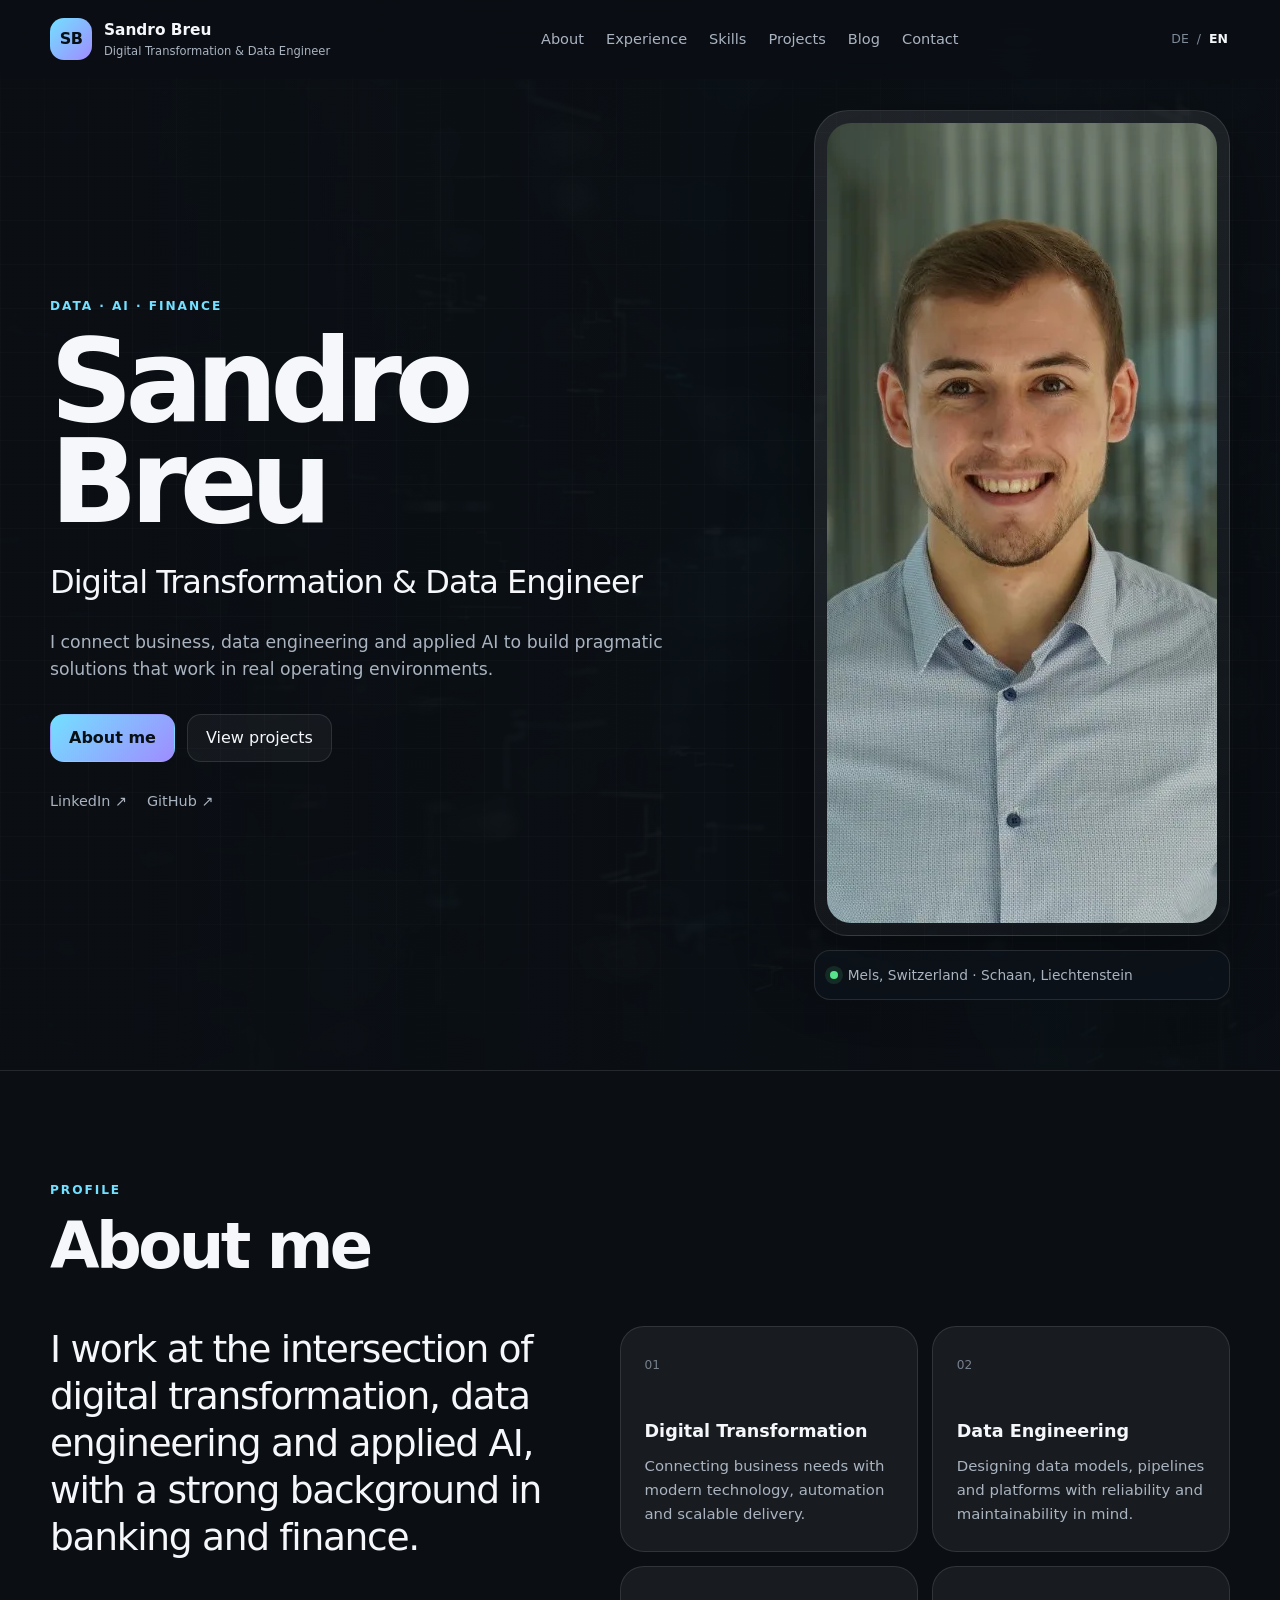
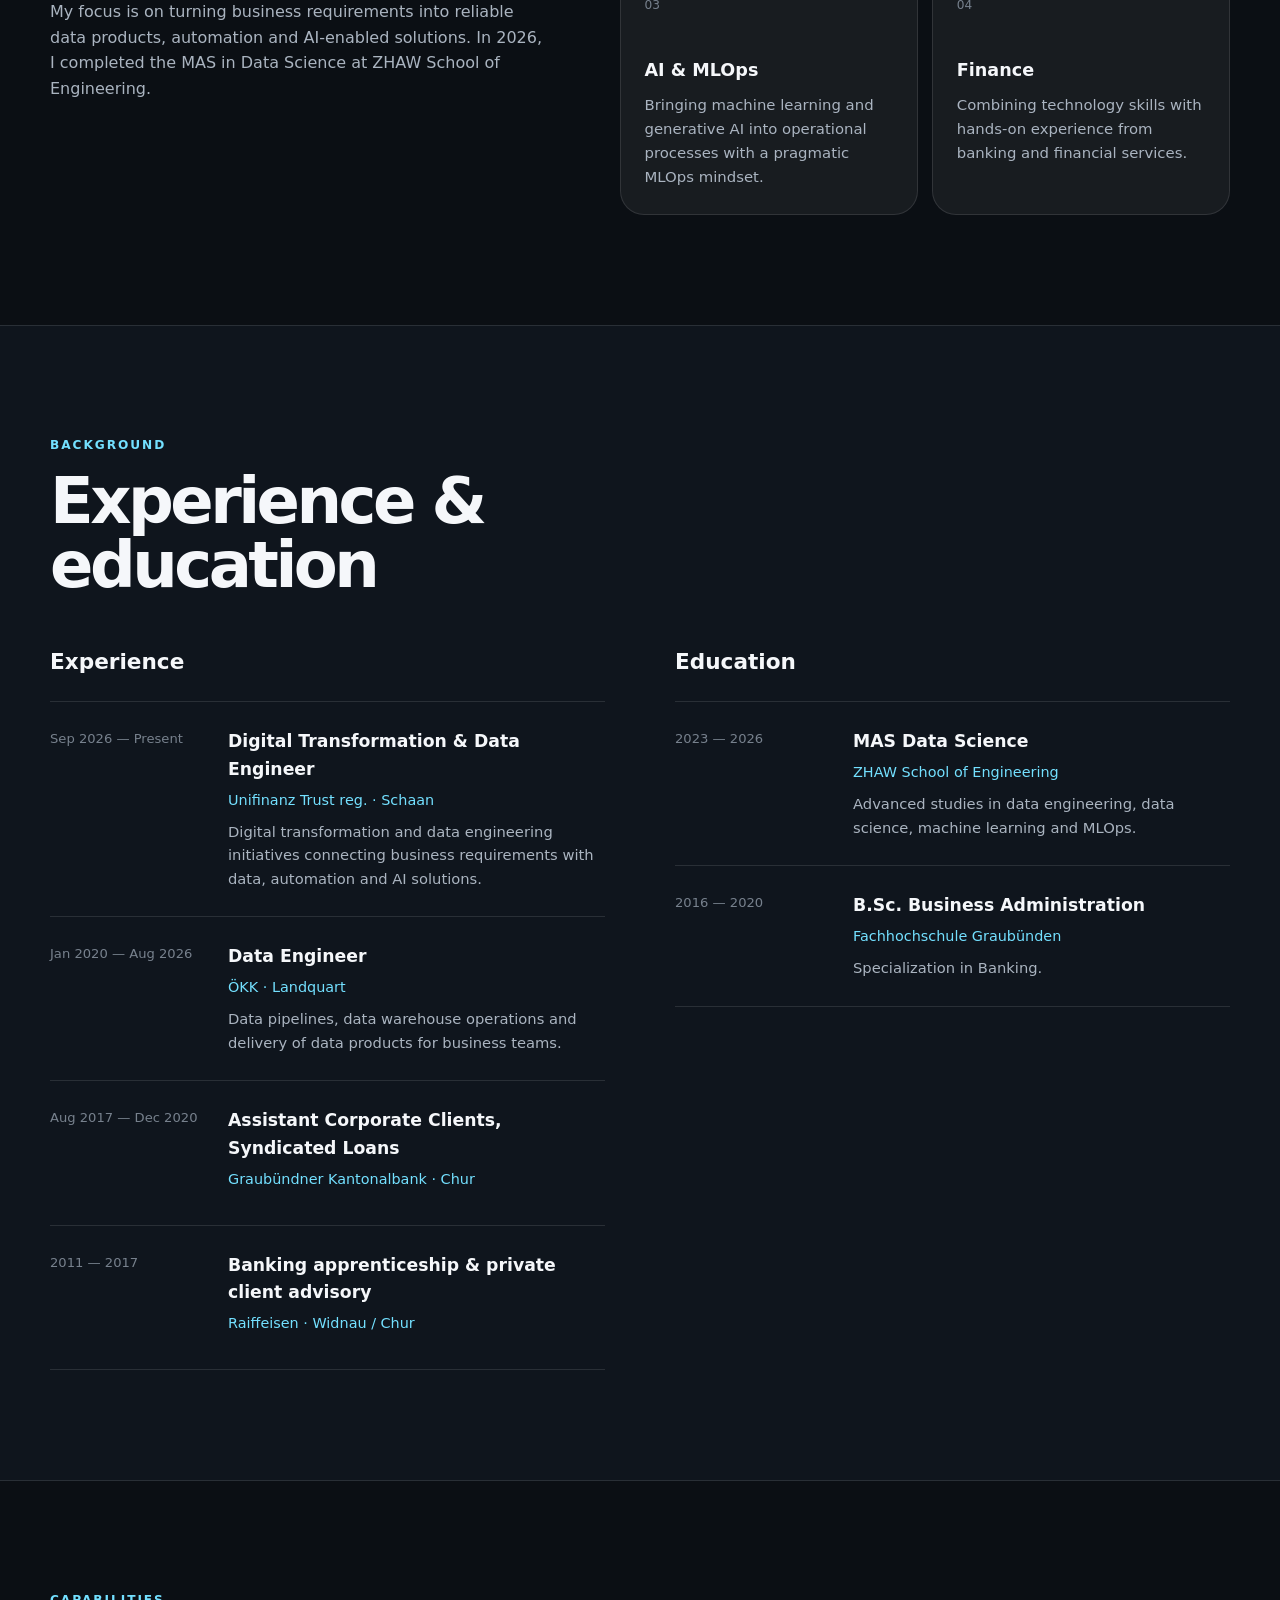
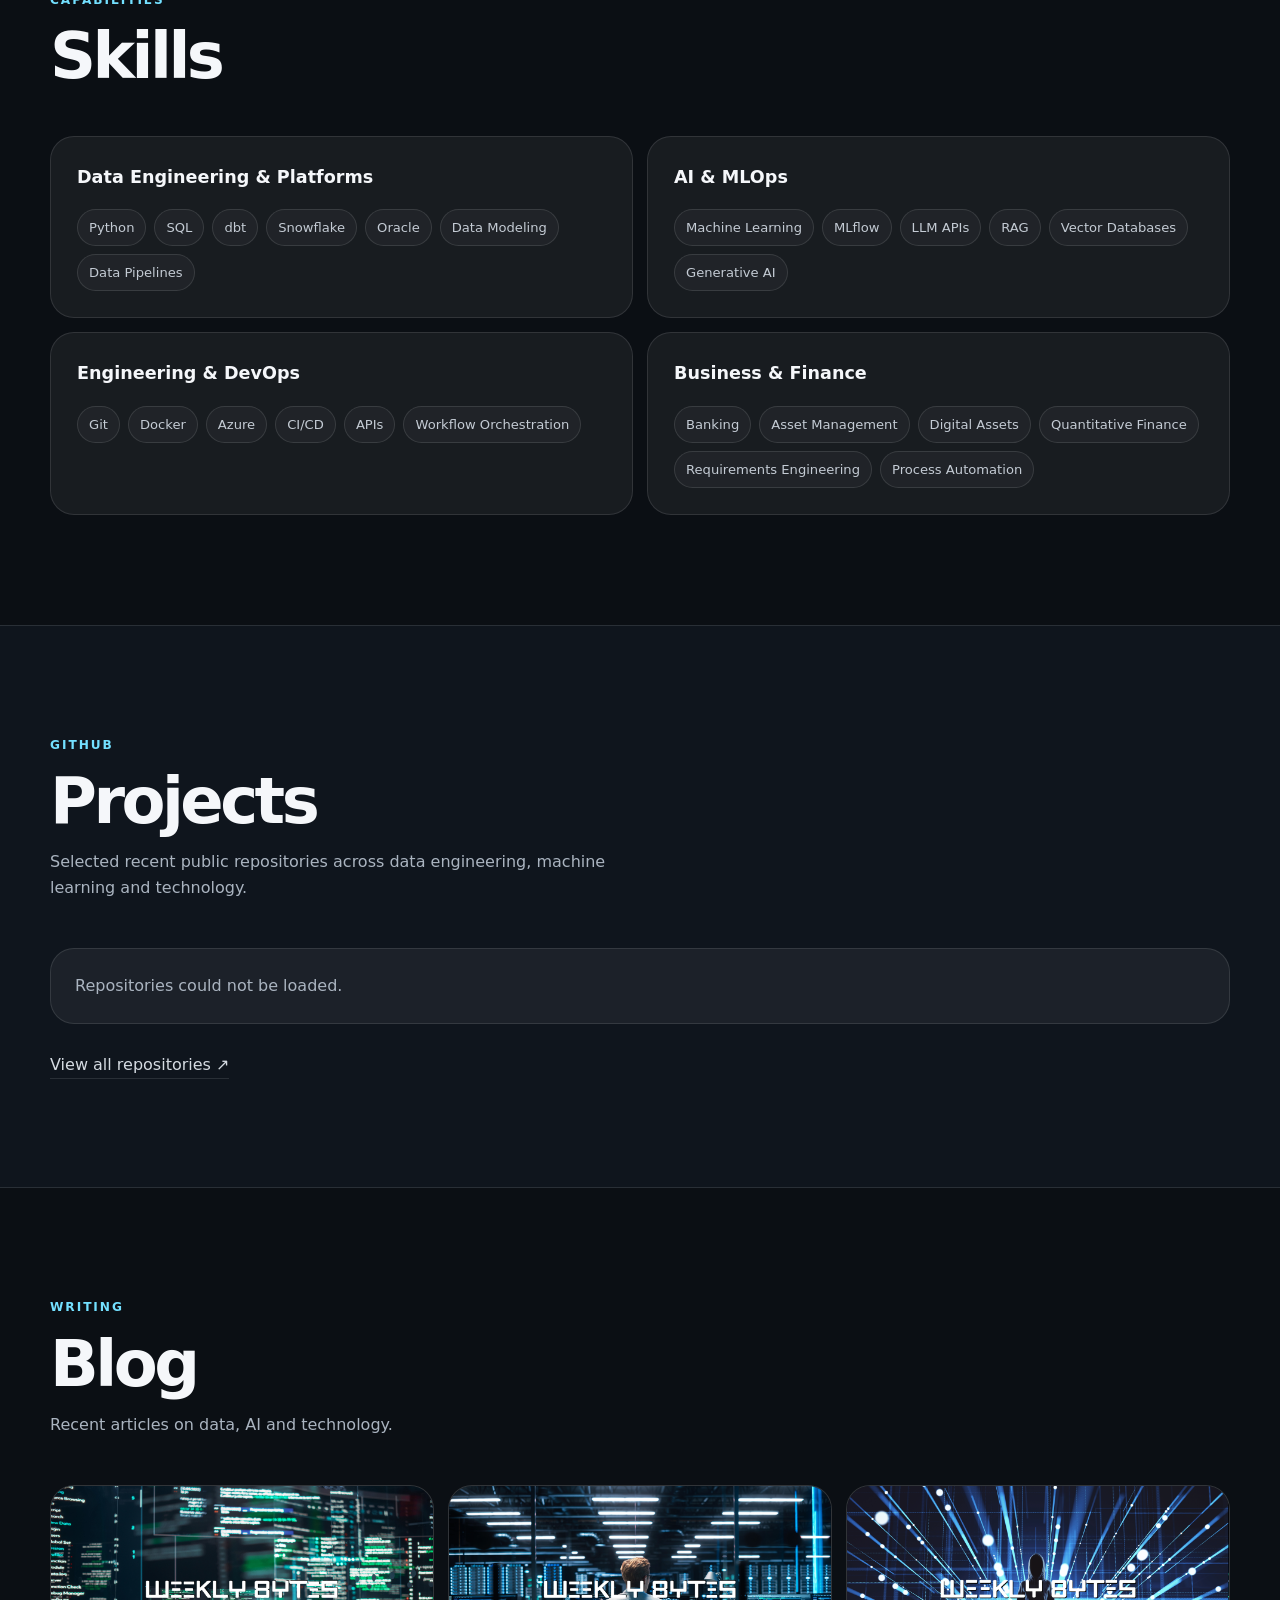
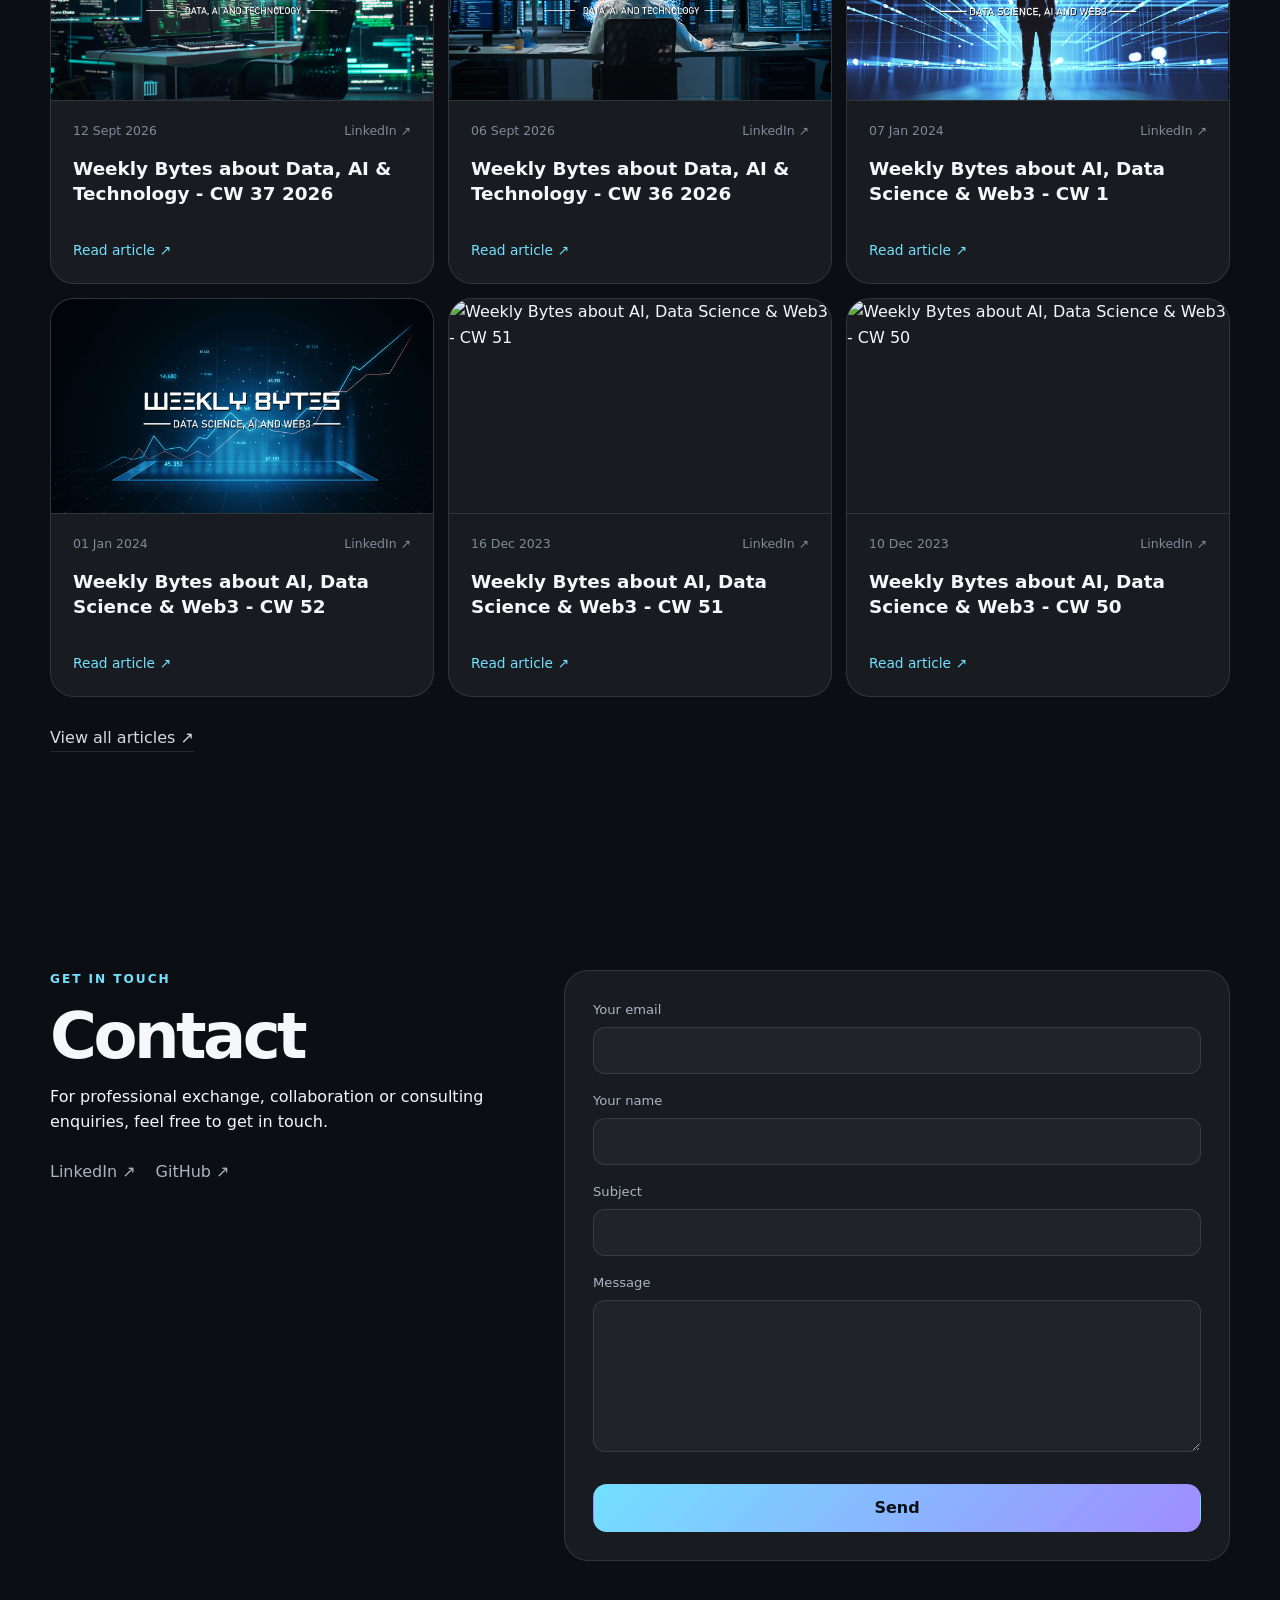
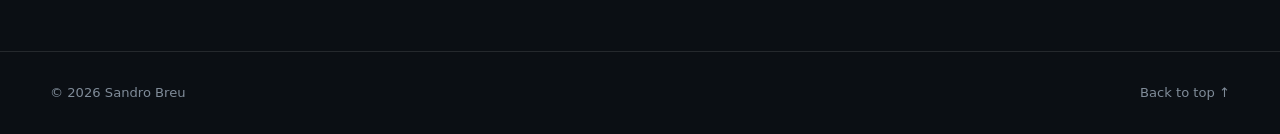
==== commit f3eb624b: "Restore contact form in modern portfolio" ====
--- a/index.html
+++ b/index.html
@@ -307,14 +307,32 @@
           <p class="eyebrow" data-i18n="contact.eyebrow">Get in touch</p>
           <h2 data-i18n="contact.title">Contact</h2>
           <p data-i18n="contact.intro">For professional exchange, collaboration or consulting enquiries, feel free to get in touch.</p>
-        </div>
-        <div class="contact-card contact-profile reveal reveal-delay">
-          <p data-i18n="contact.profile">The easiest way to reach me is via LinkedIn. You can also explore my public work on GitHub.</p>
-          <div class="contact-links contact-links-large">
-            <a class="button button-primary" href="https://www.linkedin.com/in/breusandro/" target="_blank" rel="noopener noreferrer">LinkedIn ↗</a>
-            <a class="button button-ghost" href="https://github.com/sandrobreu" target="_blank" rel="noopener noreferrer">GitHub ↗</a>
-          </div>
-        </div>
+          <div class="contact-links">
+            <a href="https://www.linkedin.com/in/breusandro/" target="_blank" rel="noopener noreferrer">LinkedIn ↗</a>
+            <a href="https://github.com/sandrobreu" target="_blank" rel="noopener noreferrer">GitHub ↗</a>
+          </div>
+        </div>
+
+        <form class="contact-card reveal reveal-delay" action="https://formspree.io/f/xgvkyvbe" method="POST">
+          <label>
+            <span data-i18n="contact.email">Your email</span>
+            <input type="email" name="email" autocomplete="email" required>
+          </label>
+          <label>
+            <span data-i18n="contact.name">Your name</span>
+            <input type="text" name="name" autocomplete="name" required>
+          </label>
+          <label>
+            <span data-i18n="contact.subject">Subject</span>
+            <input type="text" name="subject" required>
+          </label>
+          <label>
+            <span data-i18n="contact.message">Message</span>
+            <textarea name="message" rows="6" required></textarea>
+          </label>
+          <div class="g-recaptcha" data-sitekey="6LdqmCAUAAAAAMMNEZvn6g4W5e0or2sZmAVpxVqI" data-theme="dark"></div>
+          <button class="button button-primary" type="submit" data-i18n="contact.send">Send</button>
+        </form>
       </div>
     </section>
   </main>
@@ -326,6 +344,7 @@
     </div>
   </footer>
 
+  <script src="https://www.google.com/recaptcha/api.js" async defer></script>
   <script src="modern/app.js" defer></script>
 </body>
 </html>
--- a/modern/styles.css
+++ b/modern/styles.css
@@ -157,6 +157,8 @@
 .contact-layout { display: grid; grid-template-columns: .8fr 1.2fr; gap: 70px; }
 .contact-links { display: flex; gap: 20px; color: var(--muted); margin-top: 24px; }
 .contact-card { padding: 28px; display: grid; gap: 16px; }
+.contact-profile p { margin: 0; color: var(--muted); }
+.contact-links-large { margin-top: 8px; flex-wrap: wrap; }
 .contact-card label { display: grid; gap: 7px; color: var(--muted); font-size: .82rem; }
 .contact-card input, .contact-card textarea { width: 100%; border: 1px solid var(--line); background: rgba(255,255,255,.035); color: var(--text); border-radius: 12px; padding: 12px 13px; outline: none; resize: vertical; }
 .contact-card input:focus, .contact-card textarea:focus { border-color: rgba(115,224,255,.65); box-shadow: 0 0 0 3px rgba(115,224,255,.08); }
@@ -164,14 +166,12 @@
 .footer-content { min-height: 82px; display: flex; align-items: center; justify-content: space-between; gap: 20px; }
 .footer-content a:hover { color: var(--text); }
 
-.reveal { opacity: 0; transform: translateY(18px); transition: opacity .65s ease, transform .65s ease; }
-.reveal-delay { transition-delay: .1s; }
-.reveal.visible { opacity: 1; transform: none; }
+/* Content must never depend on JavaScript for visibility. */
+.reveal, .reveal.visible { opacity: 1; transform: none; }
 
 @media (prefers-reduced-motion: reduce) {
   *, *::before, *::after { scroll-behavior: auto !important; animation: none !important; transition: none !important; }
   .hero-video { display: none; }
-  .reveal { opacity: 1; transform: none; }
 }
 
 @media (max-width: 980px) {
@@ -194,13 +194,11 @@
   .section { padding: 82px 0; }
   .nav-shell { min-height: 68px; }
   .brand-copy { display: none; }
-  .language-switch { font-size: .74rem; }
-  .hero-content { gap: 46px; padding-top: 120px; }
-  .hero h1 { font-size: clamp(3.5rem, 18vw, 5.8rem); }
-  .hero-actions { align-items: stretch; }
-  .button { width: 100%; }
+  .hero-content { padding-top: 120px; padding-bottom: 70px; gap: 46px; }
+  .hero h1 { font-size: clamp(3.5rem, 20vw, 5.5rem); }
+  .hero-portrait { max-width: 280px; }
   .focus-grid, .skills-grid, .project-grid, .article-grid { grid-template-columns: 1fr; }
   .timeline-item { grid-template-columns: 1fr; gap: 8px; }
-  .focus-card { min-height: 190px; }
-  .footer-content { align-items: flex-start; flex-direction: column; justify-content: center; padding: 20px 0; }
-}
+  .language-switch { margin-left: auto; }
+  .footer-content { padding: 20px 0; align-items: flex-start; flex-direction: column; }
+}
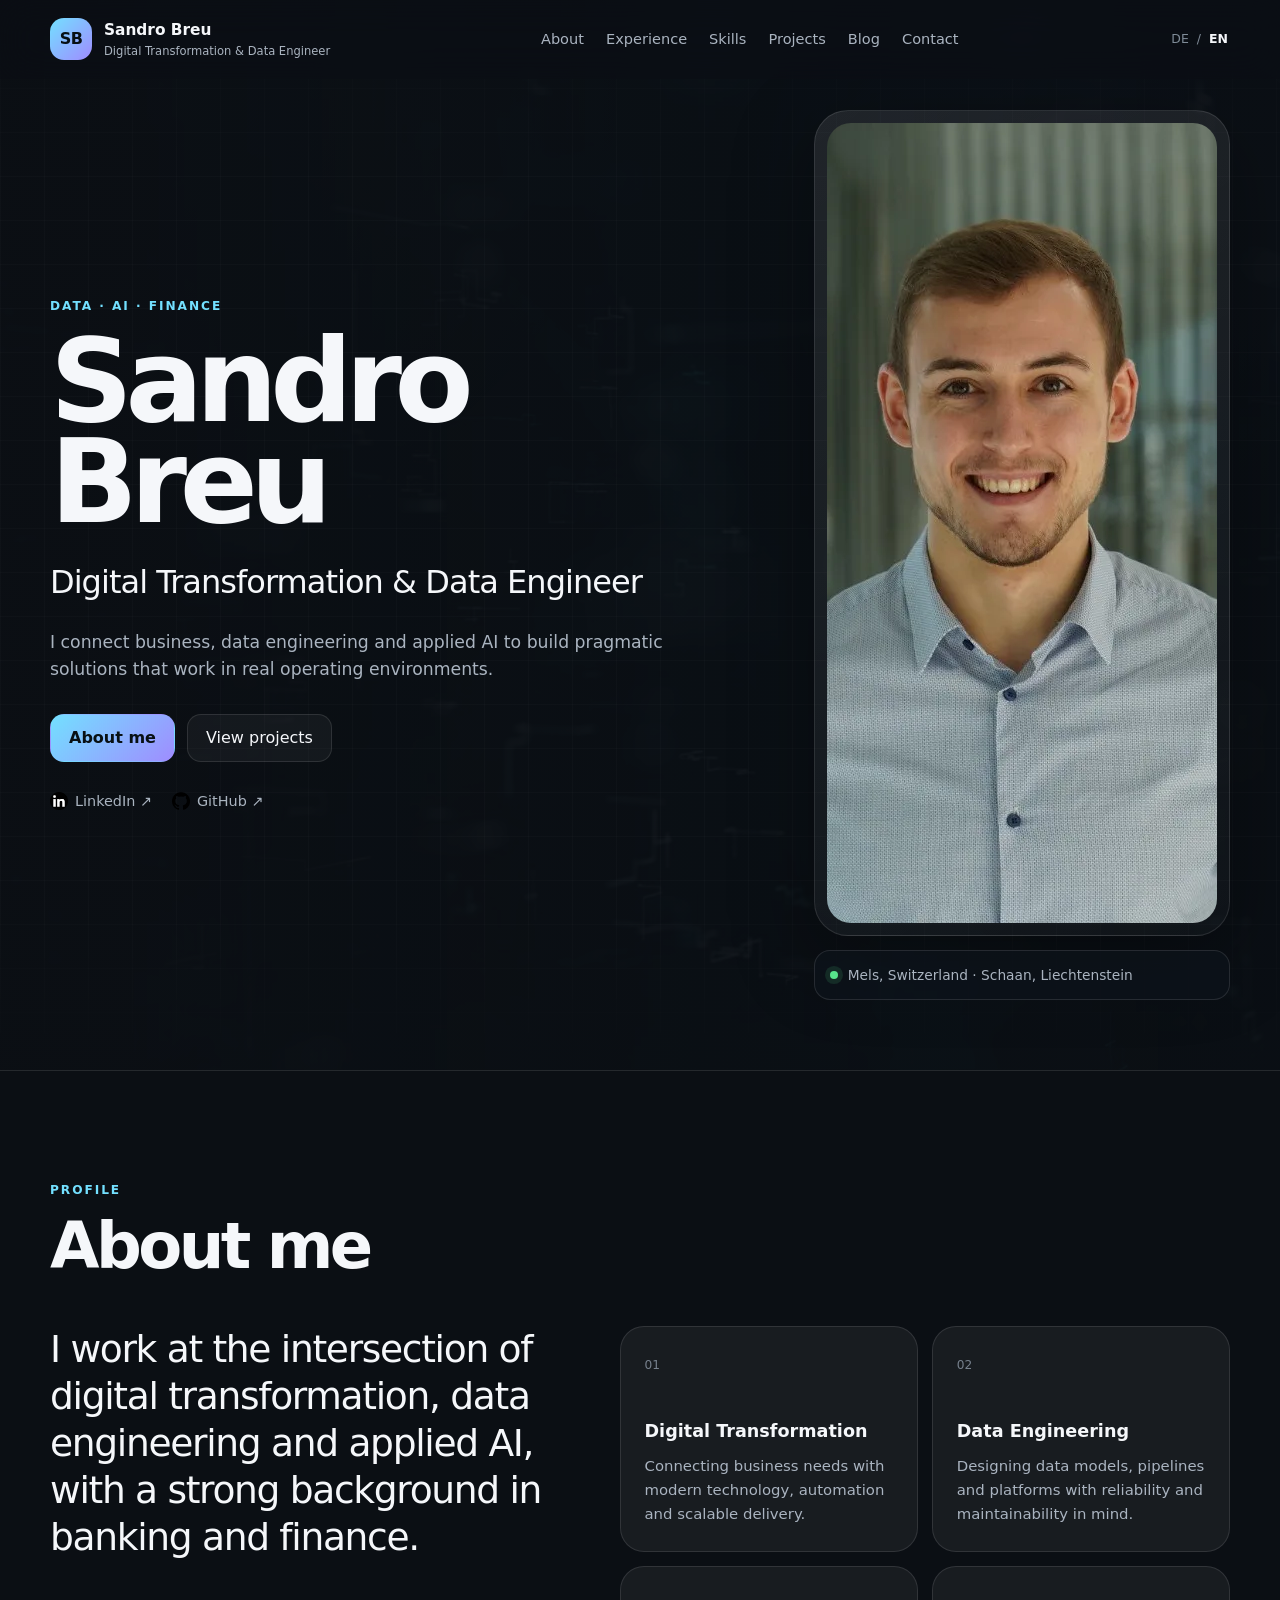
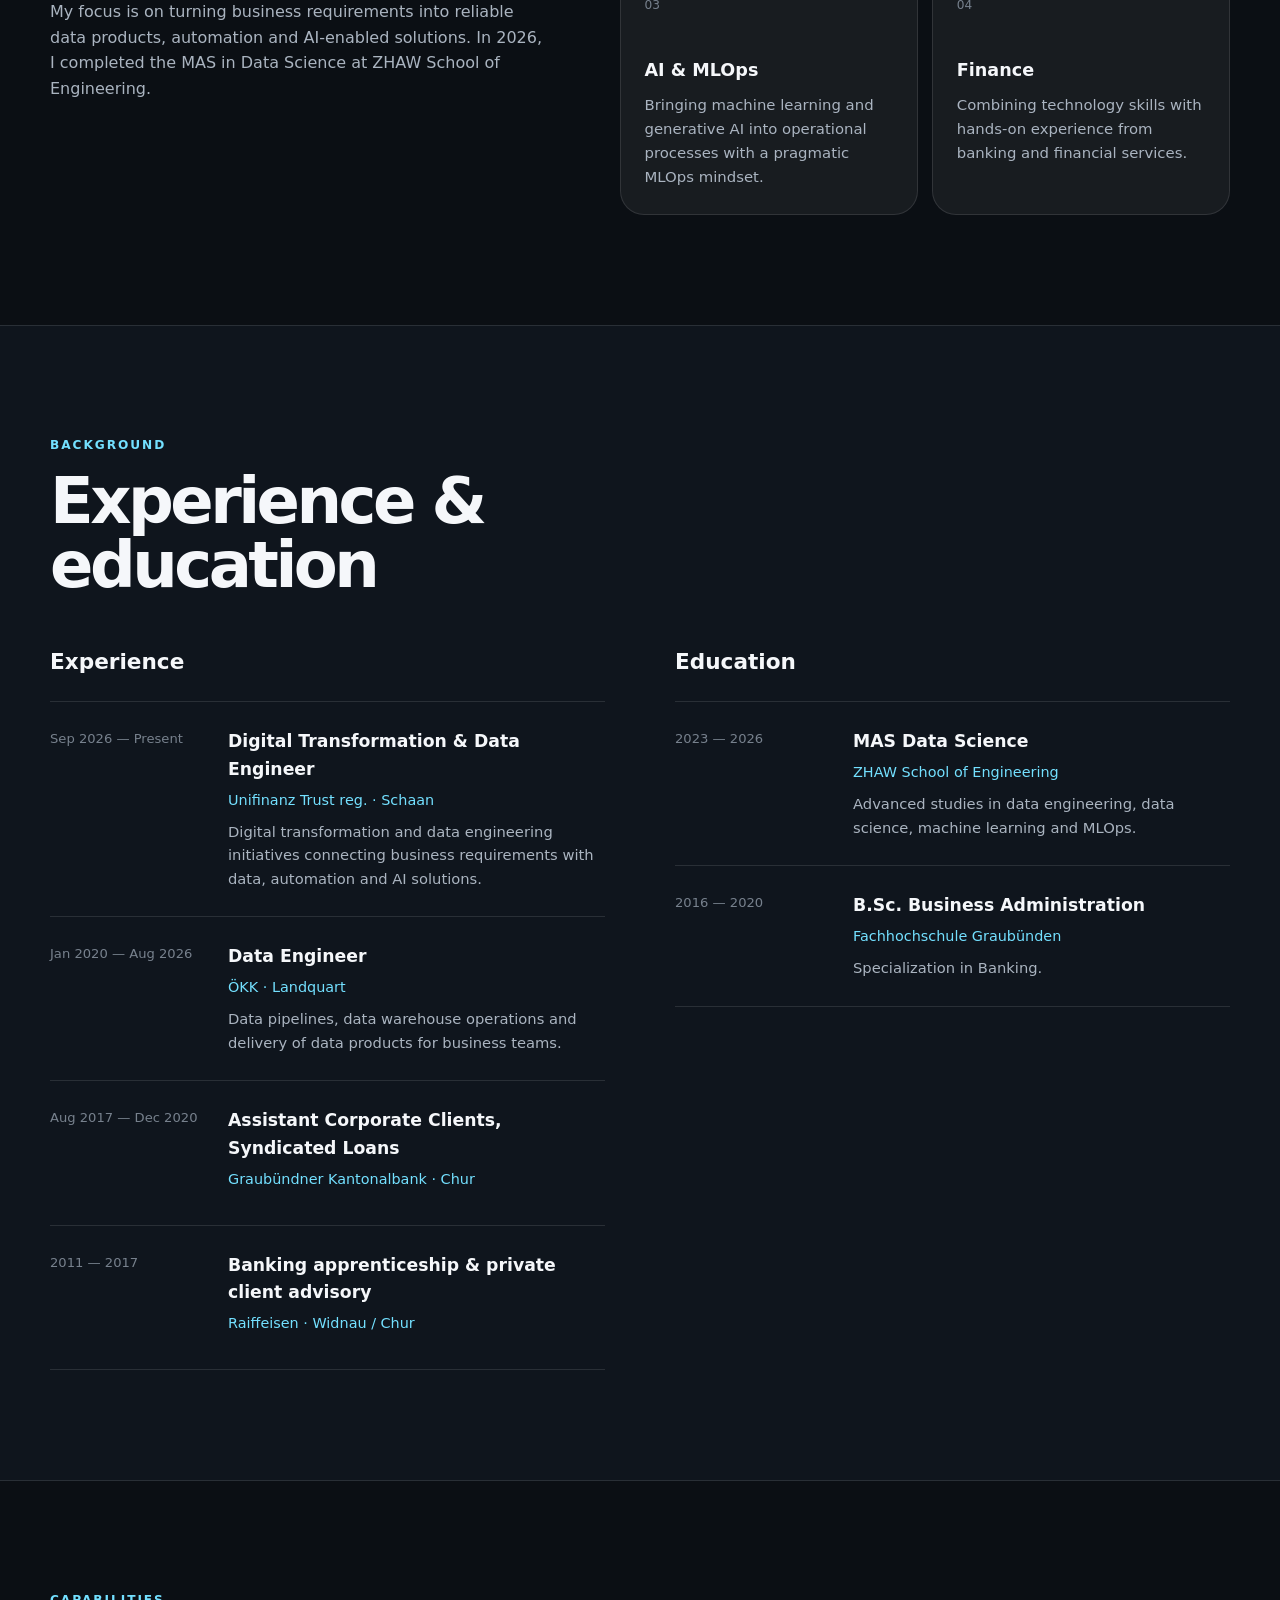
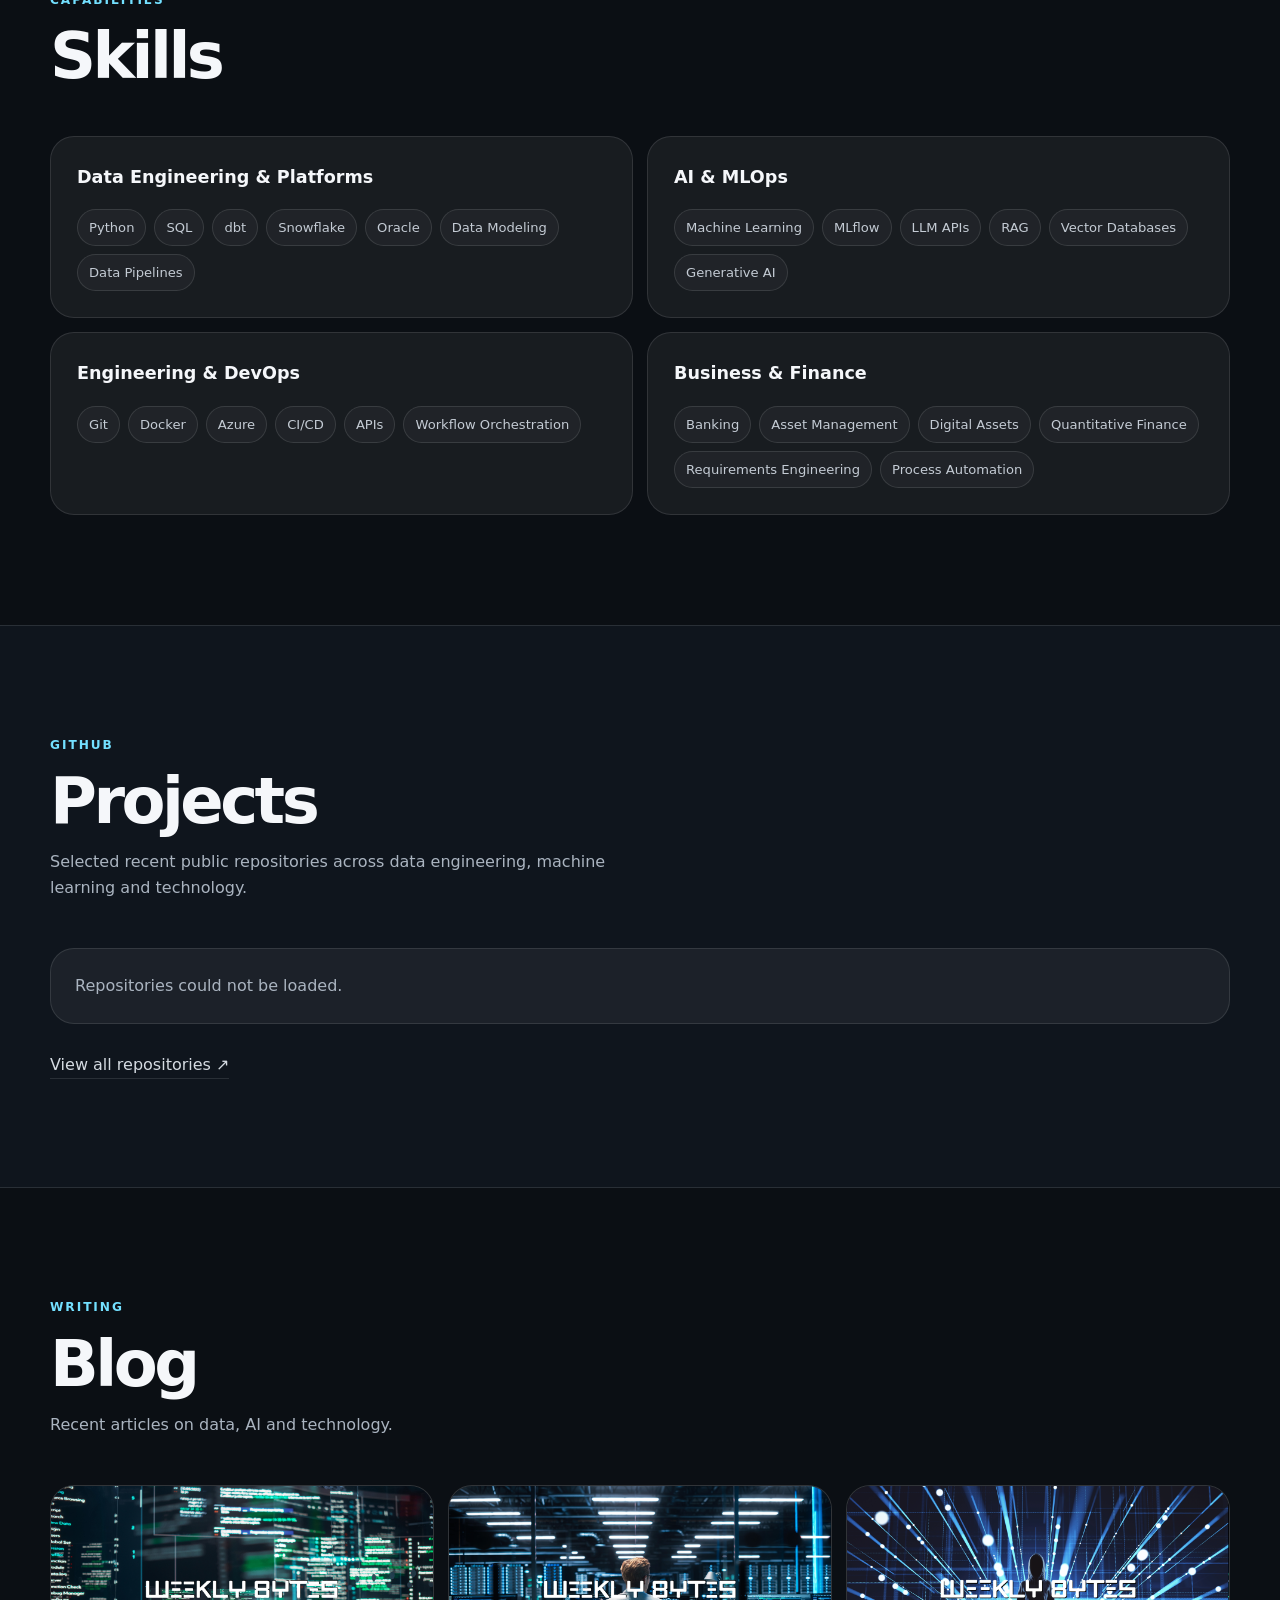
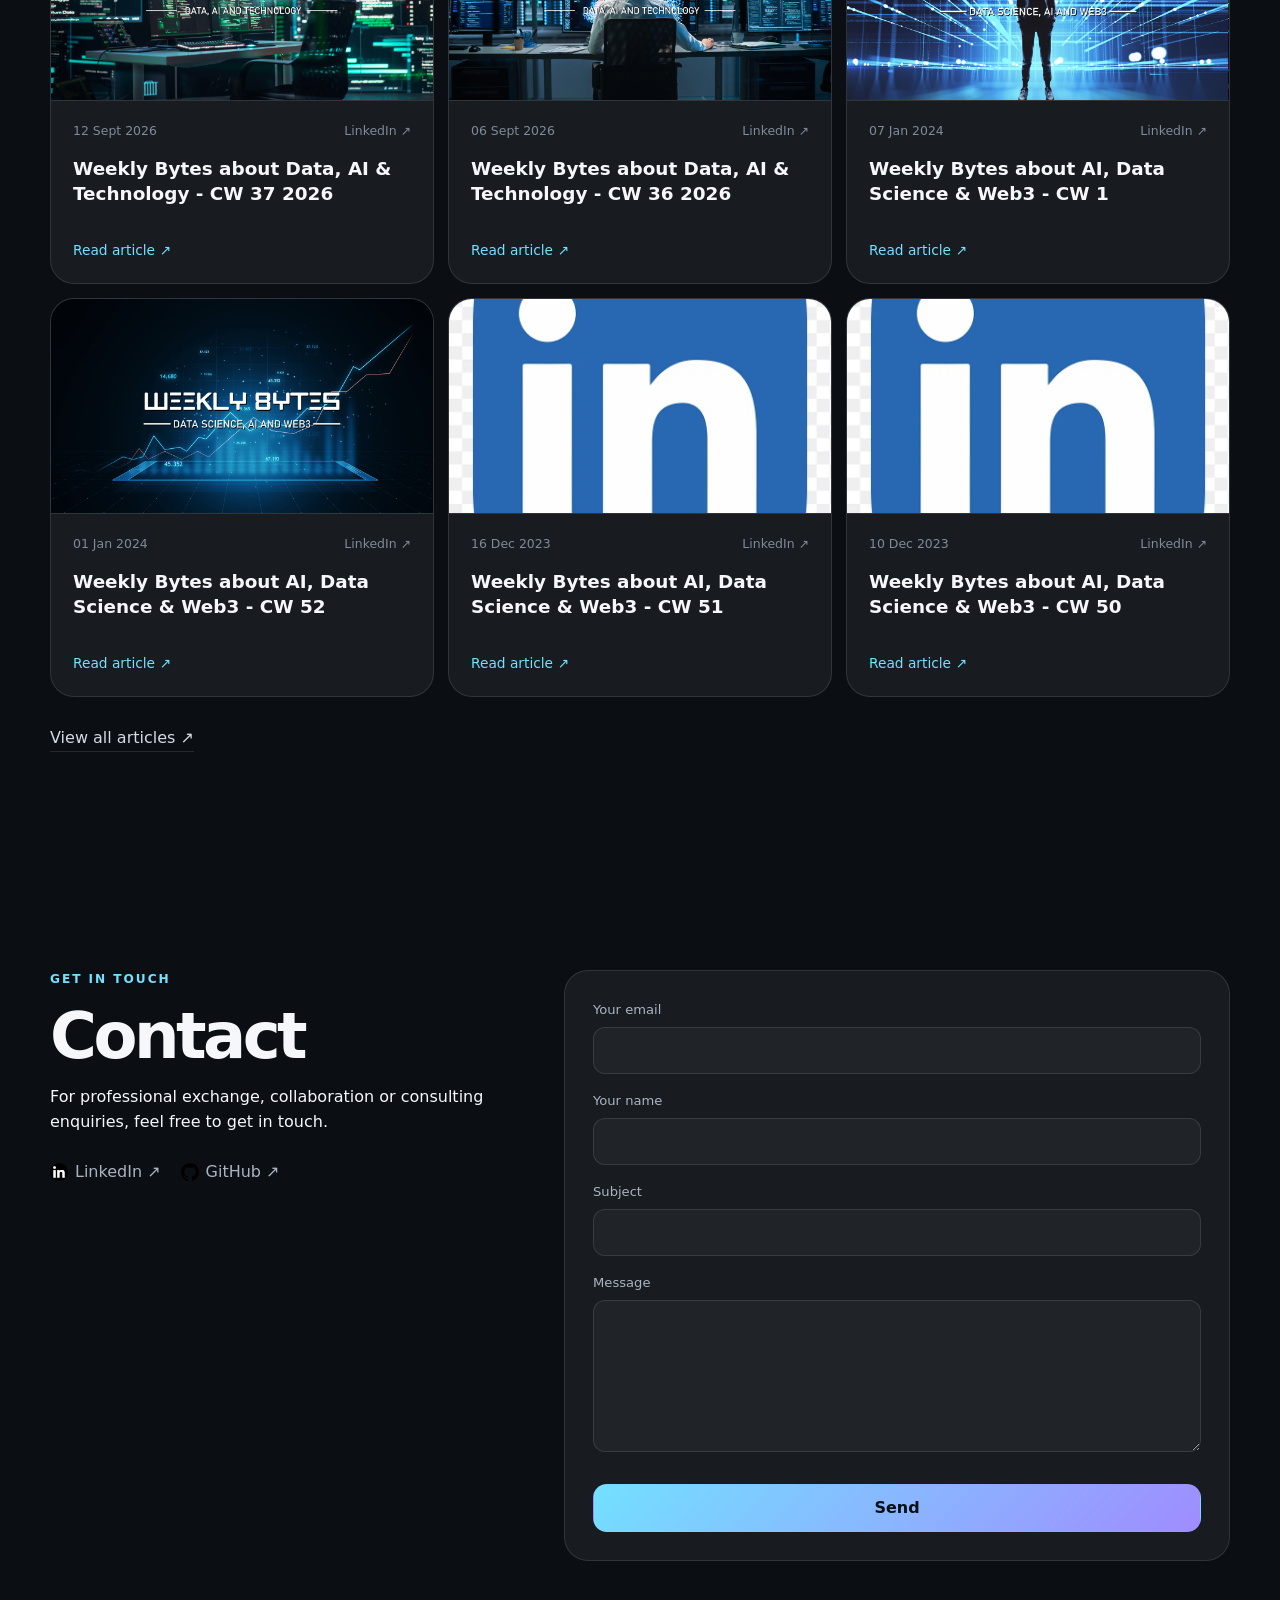
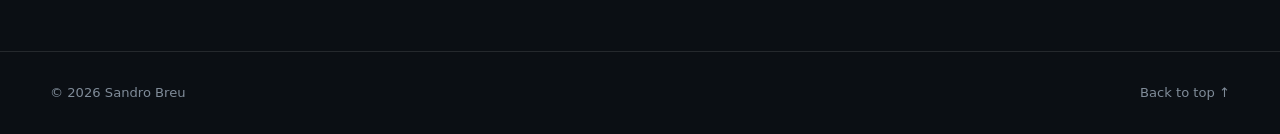
==== commit 9801a461: "Add GitHub and LinkedIn icons to profile links" ====
--- a/index.html
+++ b/index.html
@@ -116,8 +116,8 @@
             <a class="button button-ghost" href="#projects" data-i18n="hero.projects">View projects</a>
           </div>
           <div class="hero-links" aria-label="Profiles">
-            <a href="https://www.linkedin.com/in/breusandro/" target="_blank" rel="noopener noreferrer">LinkedIn ↗</a>
-            <a href="https://github.com/sandrobreu" target="_blank" rel="noopener noreferrer">GitHub ↗</a>
+            <a href="https://www.linkedin.com/in/breusandro/" target="_blank" rel="noopener noreferrer"><img src="img/linkedin.png" alt="" width="18" height="18" style="width:18px;height:18px;object-fit:contain;display:inline-block;vertical-align:-4px;margin-right:7px;">LinkedIn ↗</a>
+            <a href="https://github.com/sandrobreu" target="_blank" rel="noopener noreferrer"><img src="img/github.png" alt="" width="18" height="18" style="width:18px;height:18px;object-fit:contain;display:inline-block;vertical-align:-4px;margin-right:7px;">GitHub ↗</a>
           </div>
         </div>
 
@@ -308,8 +308,8 @@
           <h2 data-i18n="contact.title">Contact</h2>
           <p data-i18n="contact.intro">For professional exchange, collaboration or consulting enquiries, feel free to get in touch.</p>
           <div class="contact-links">
-            <a href="https://www.linkedin.com/in/breusandro/" target="_blank" rel="noopener noreferrer">LinkedIn ↗</a>
-            <a href="https://github.com/sandrobreu" target="_blank" rel="noopener noreferrer">GitHub ↗</a>
+            <a href="https://www.linkedin.com/in/breusandro/" target="_blank" rel="noopener noreferrer"><img src="img/linkedin.png" alt="" width="18" height="18" style="width:18px;height:18px;object-fit:contain;display:inline-block;vertical-align:-4px;margin-right:7px;">LinkedIn ↗</a>
+            <a href="https://github.com/sandrobreu" target="_blank" rel="noopener noreferrer"><img src="img/github.png" alt="" width="18" height="18" style="width:18px;height:18px;object-fit:contain;display:inline-block;vertical-align:-4px;margin-right:7px;">GitHub ↗</a>
           </div>
         </div>
 
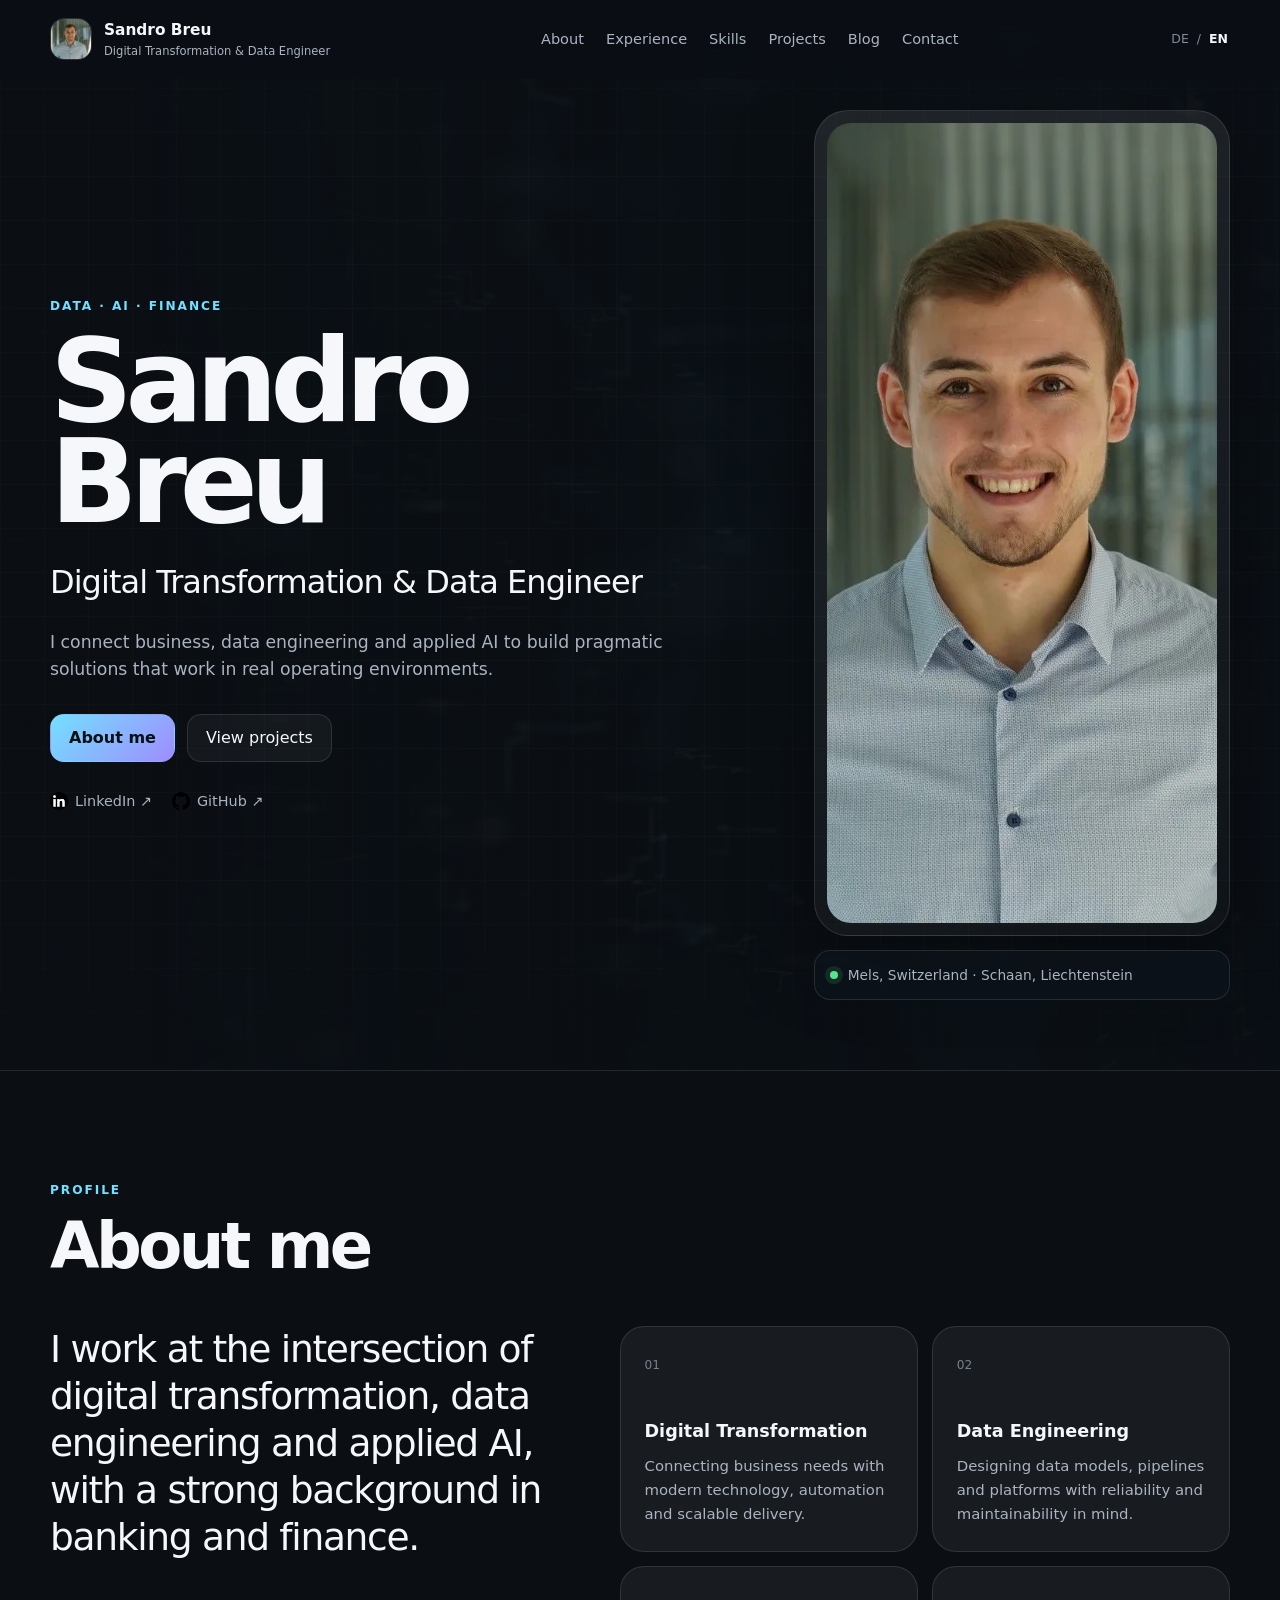
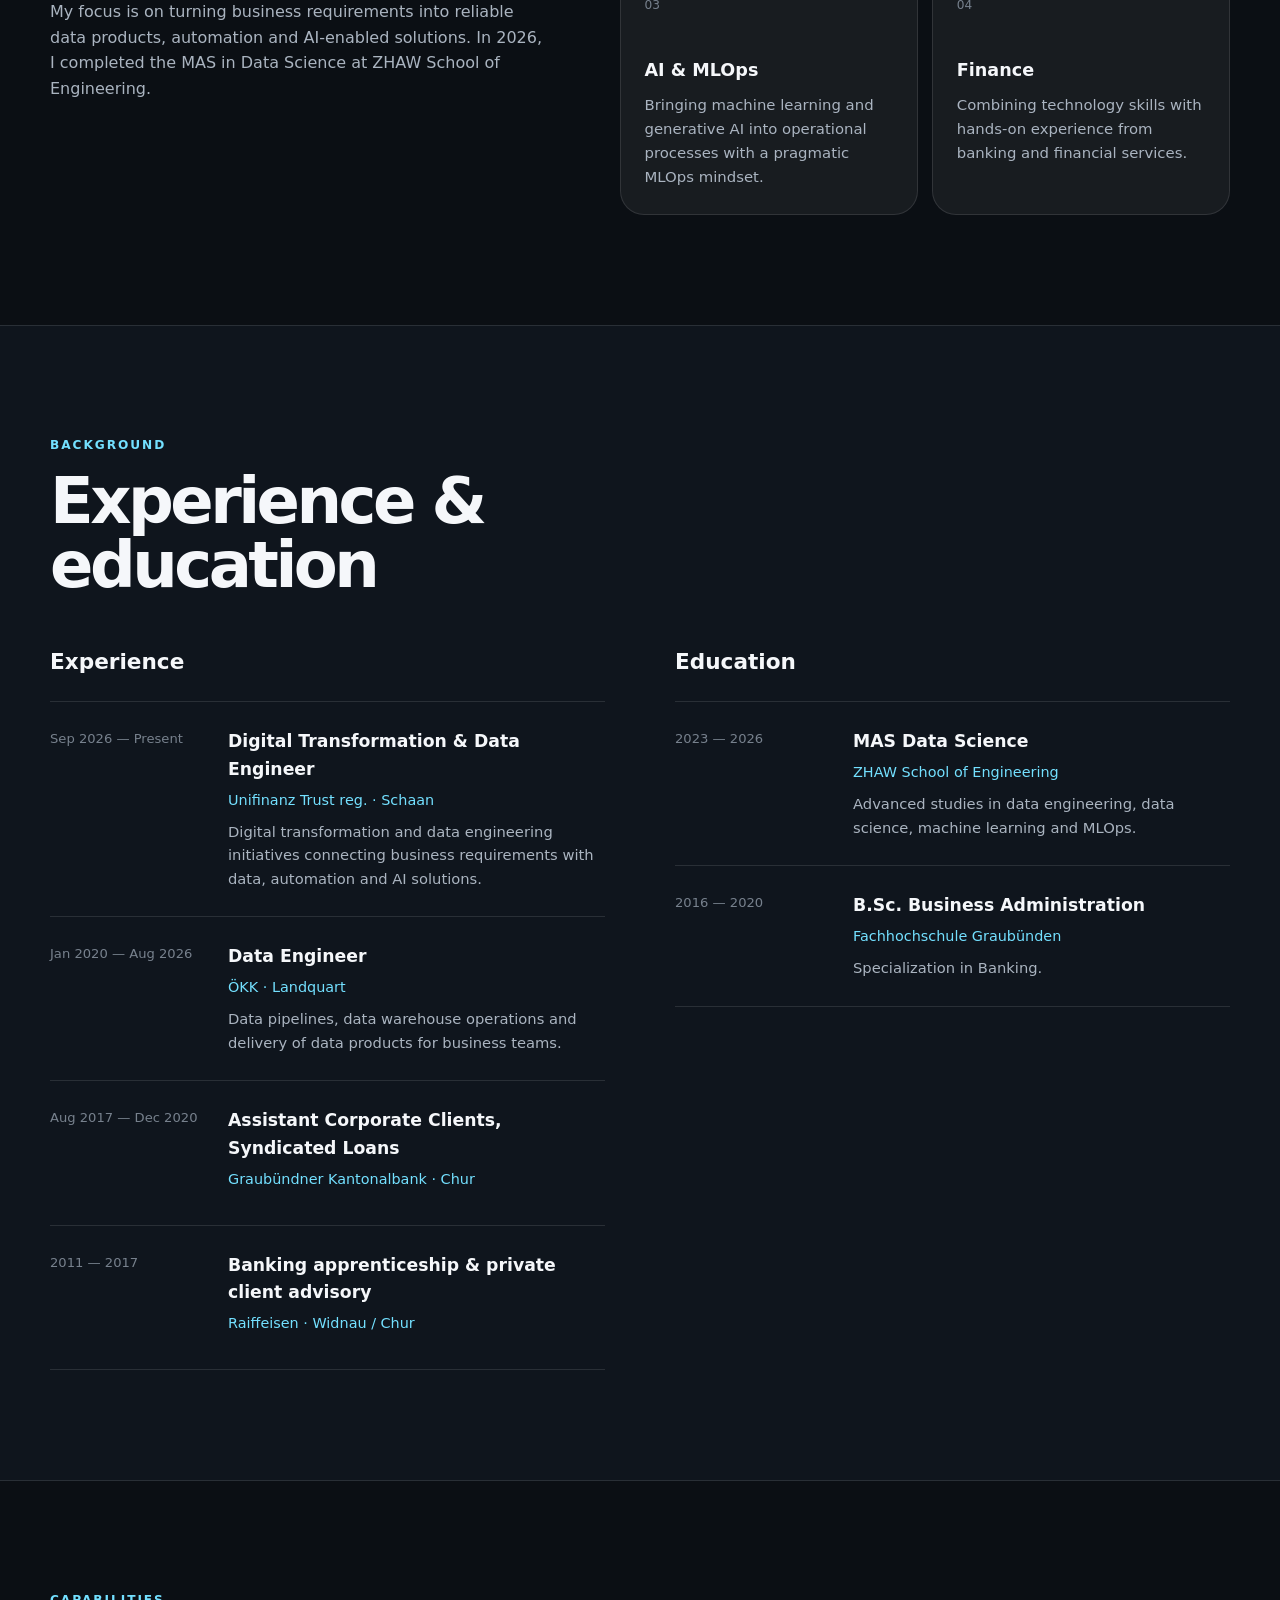
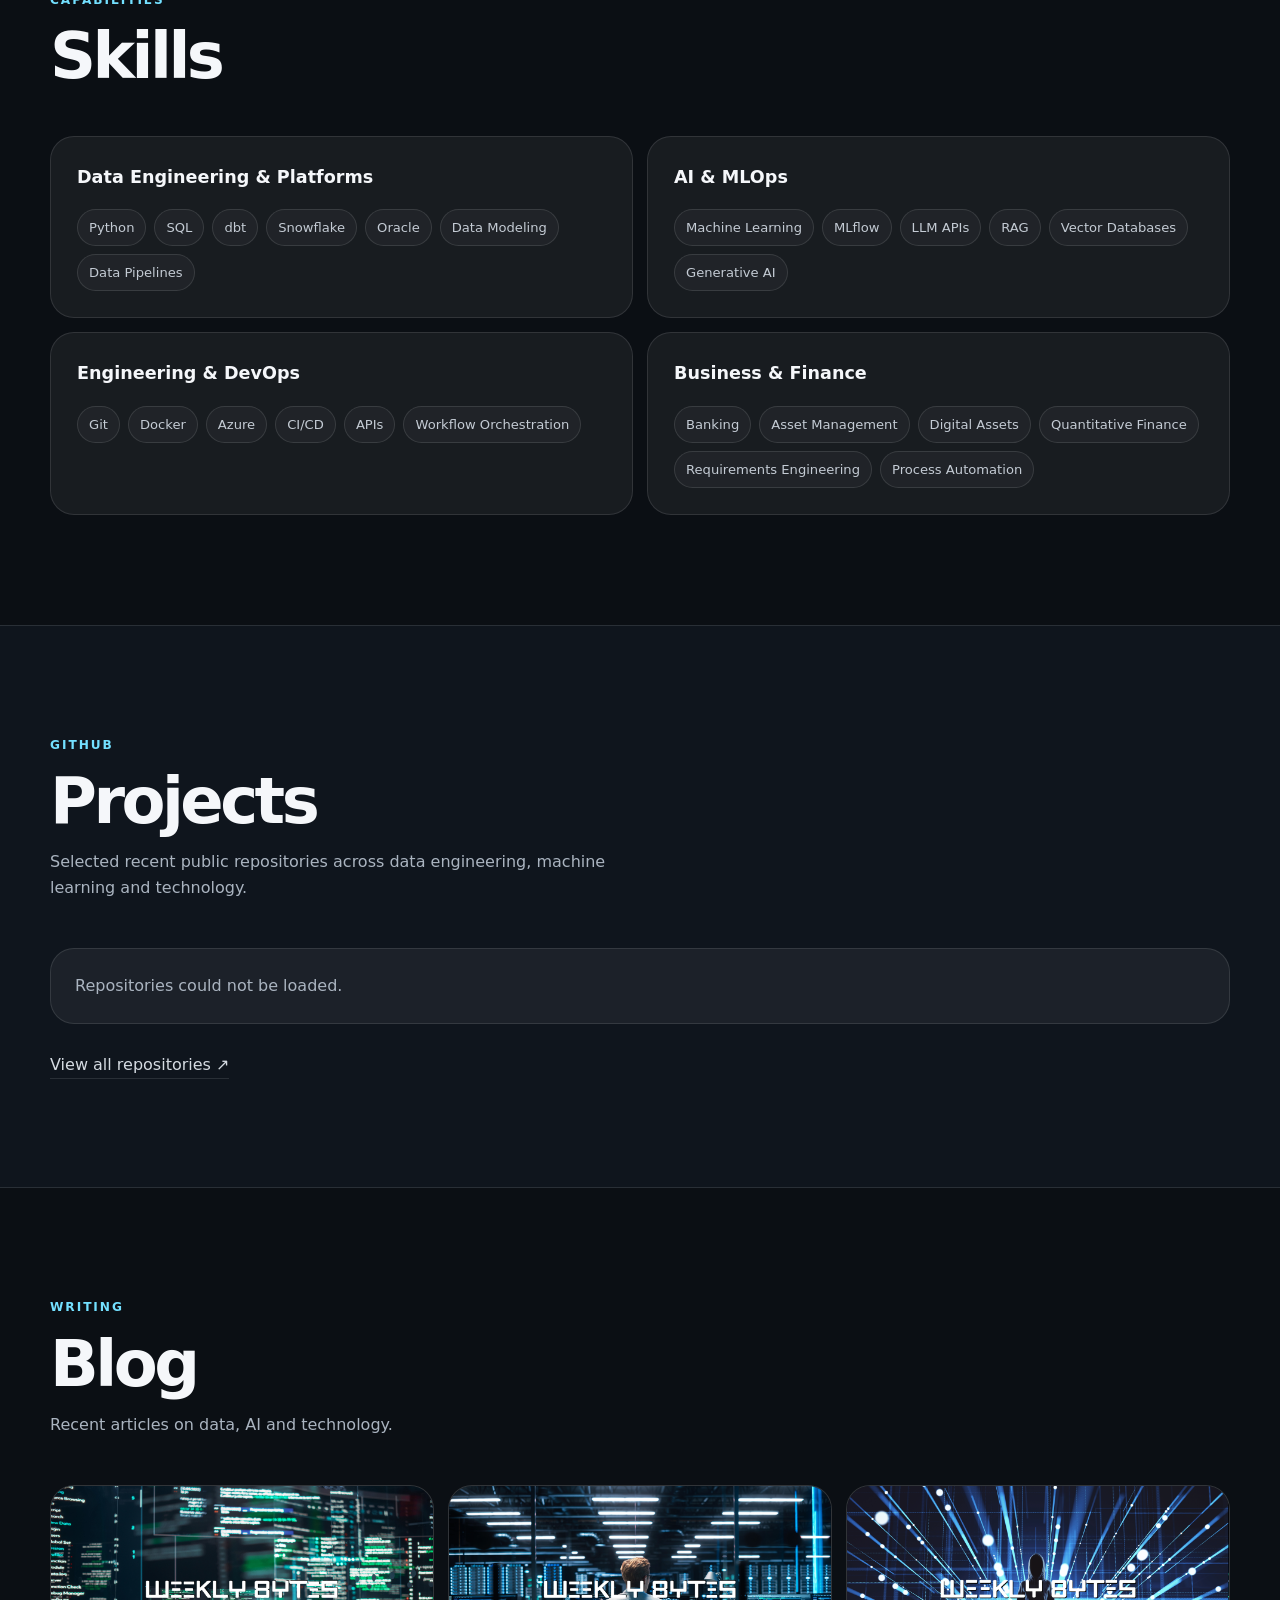
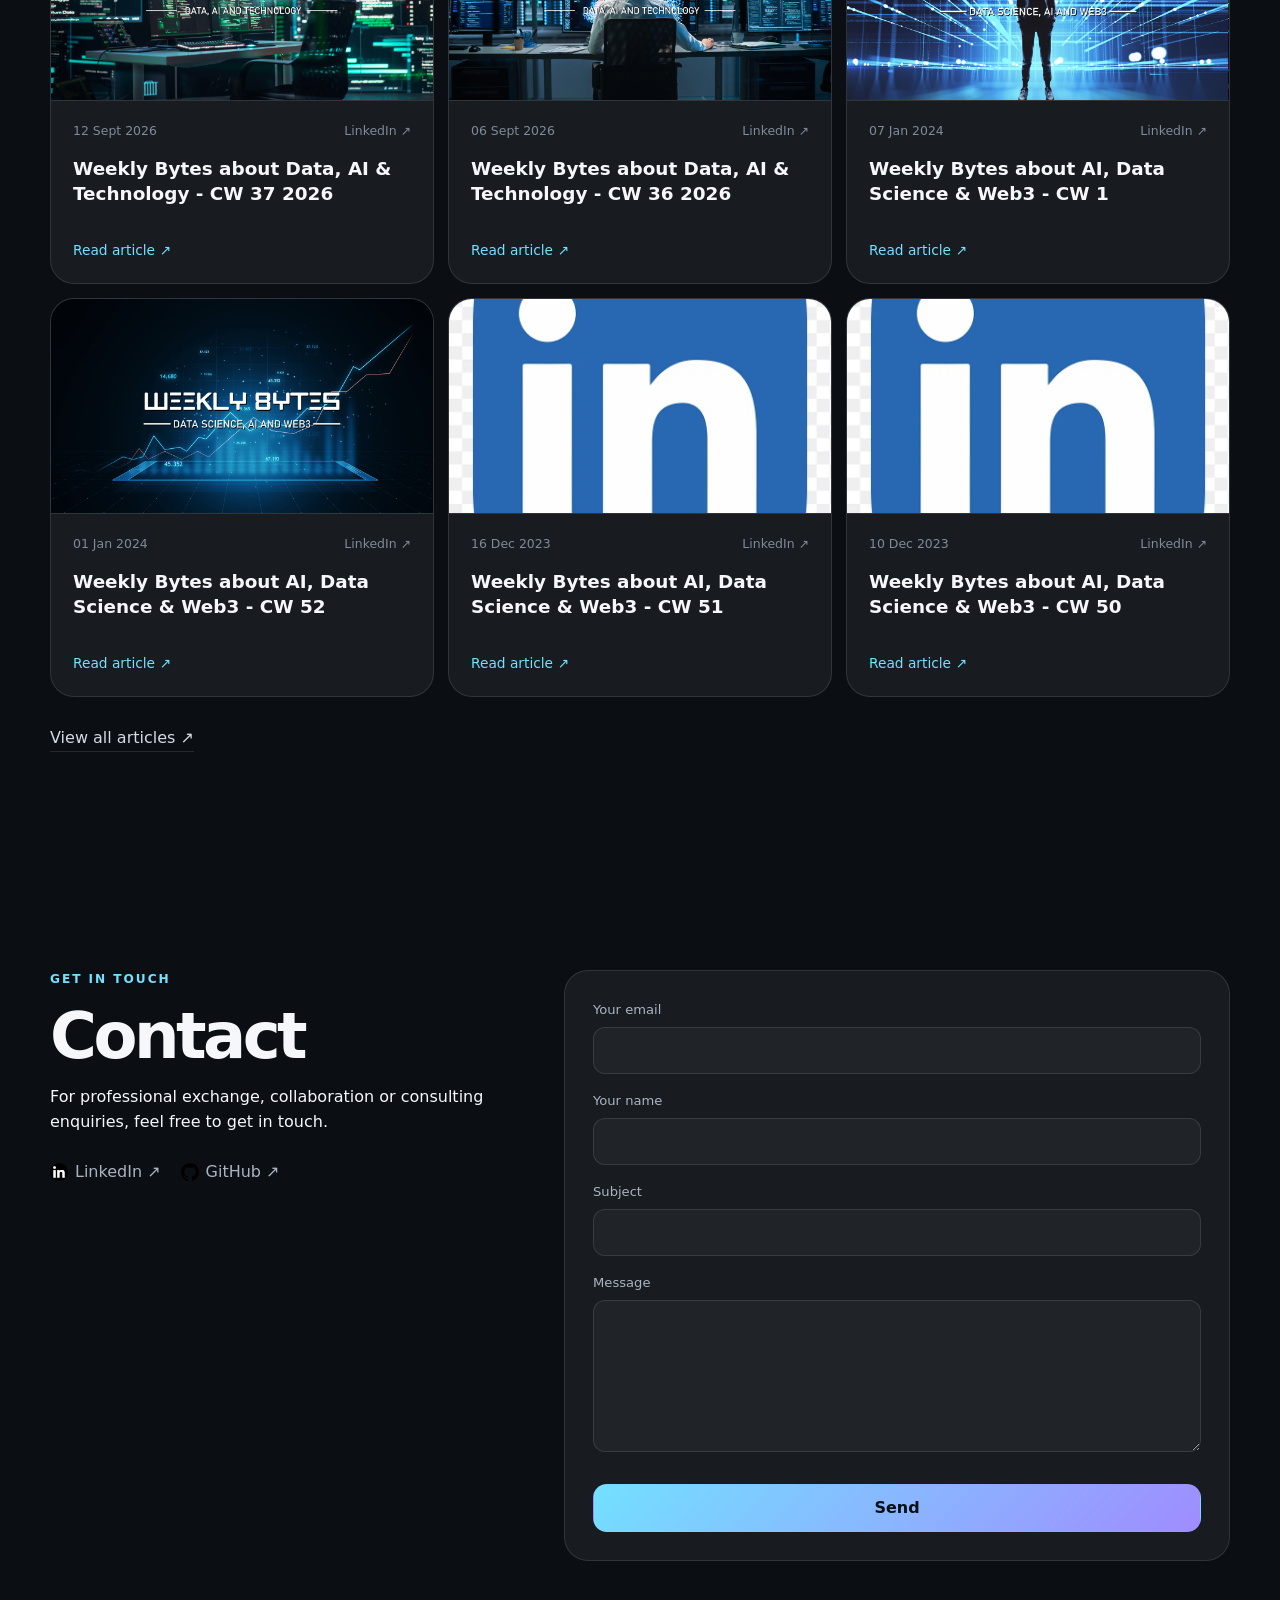
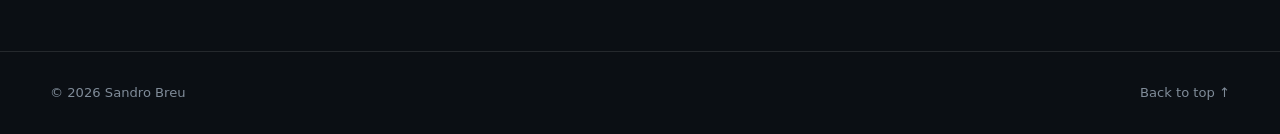
==== commit f0967323: "Bust CSS cache for mobile portrait update" ====
--- a/index.html
+++ b/index.html
@@ -11,7 +11,7 @@
   <link rel="canonical" href="https://sandrobreu.github.io/">
   <link rel="shortcut icon" href="favicon.ico">
   <link rel="preload" href="img/main_photo.webp" as="image" type="image/webp">
-  <link rel="stylesheet" href="modern/styles.css">
+  <link rel="stylesheet" href="modern/styles.css?v=20260912-2">
 
   <meta property="og:type" content="website">
   <meta property="og:url" content="https://sandrobreu.github.io/">
--- a/modern/styles.css
+++ b/modern/styles.css
@@ -179,8 +179,26 @@
   .menu-button { display: block; }
   .brand { min-width: 0; }
   .brand-copy small { display: none; }
-  .mobile-nav { display: grid; grid-template-rows: 0fr; overflow: hidden; width: var(--shell); margin: 0 auto; transition: grid-template-rows .25s ease, padding .25s ease; }
-  .mobile-nav.open { grid-template-rows: 1fr; padding: 0 0 18px; }
+  .mobile-nav {
+    display: block;
+    width: var(--shell);
+    max-height: 0;
+    margin: 0 auto;
+    padding: 0;
+    overflow: hidden;
+    opacity: 0;
+    visibility: hidden;
+    pointer-events: none;
+    transition: max-height .28s ease, opacity .2s ease, padding .28s ease, visibility 0s linear .28s;
+  }
+  .mobile-nav.open {
+    max-height: 360px;
+    padding: 0 0 18px;
+    opacity: 1;
+    visibility: visible;
+    pointer-events: auto;
+    transition: max-height .28s ease, opacity .2s ease, padding .28s ease, visibility 0s;
+  }
   .mobile-nav a { display: block; padding: 10px 0; color: var(--muted); }
   .hero-content, .about-layout, .timeline-grid, .contact-layout { grid-template-columns: 1fr; }
   .hero-portrait { justify-self: start; max-width: 340px; }
@@ -194,9 +212,31 @@
   .section { padding: 82px 0; }
   .nav-shell { min-height: 68px; }
   .brand-copy { display: none; }
-  .hero-content { padding-top: 120px; padding-bottom: 70px; gap: 46px; }
+  .hero-content { padding-top: 120px; padding-bottom: 70px; gap: 38px; }
   .hero h1 { font-size: clamp(3.5rem, 20vw, 5.5rem); }
-  .hero-portrait { max-width: 280px; }
+  .hero-portrait {
+    width: min(88vw, 320px);
+    max-width: 320px;
+    justify-self: center;
+  }
+  .portrait-ring {
+    width: 100%;
+    padding: 8px;
+    border-radius: 24px;
+  }
+  .portrait-ring img {
+    width: 100%;
+    height: 190px;
+    aspect-ratio: auto;
+    border-radius: 16px;
+    object-fit: cover;
+    object-position: center 26%;
+  }
+  .availability-card {
+    width: 100%;
+    justify-content: center;
+    text-align: center;
+  }
   .focus-grid, .skills-grid, .project-grid, .article-grid { grid-template-columns: 1fr; }
   .timeline-item { grid-template-columns: 1fr; gap: 8px; }
   .language-switch { margin-left: auto; }
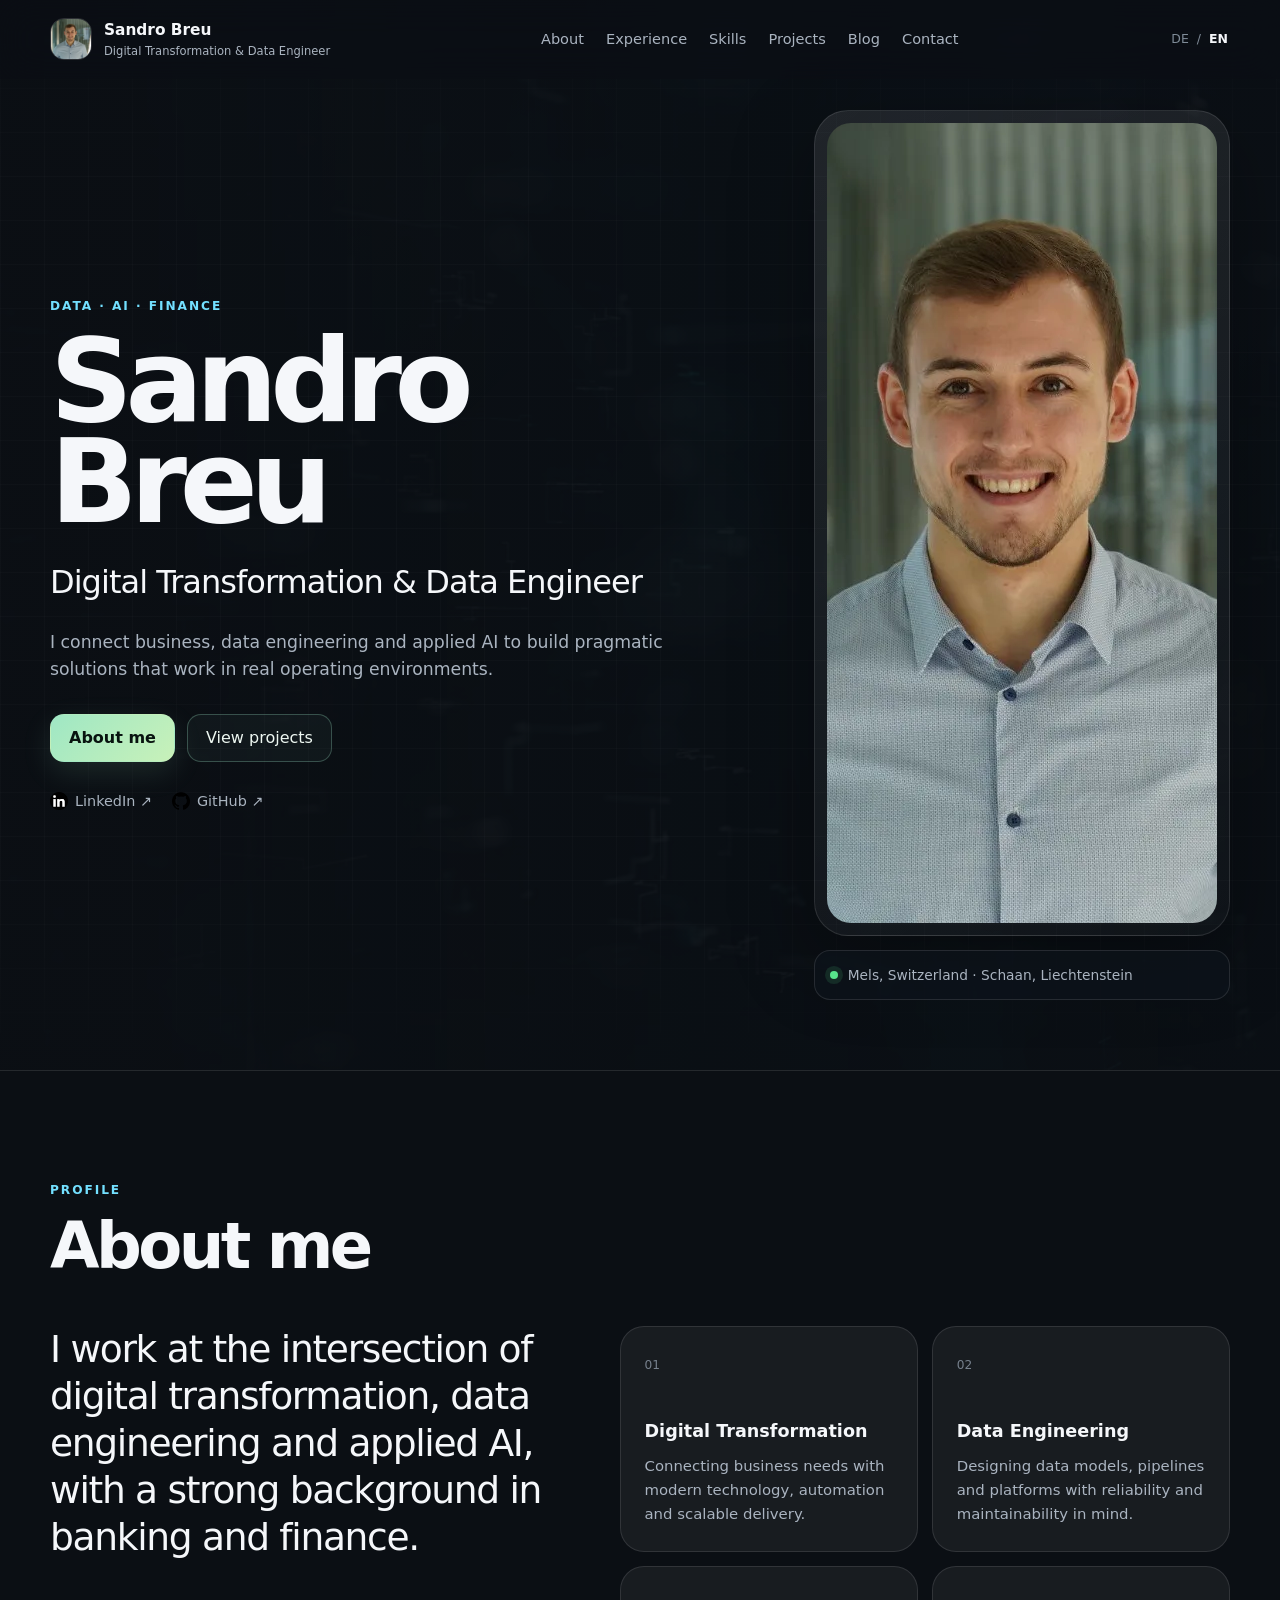
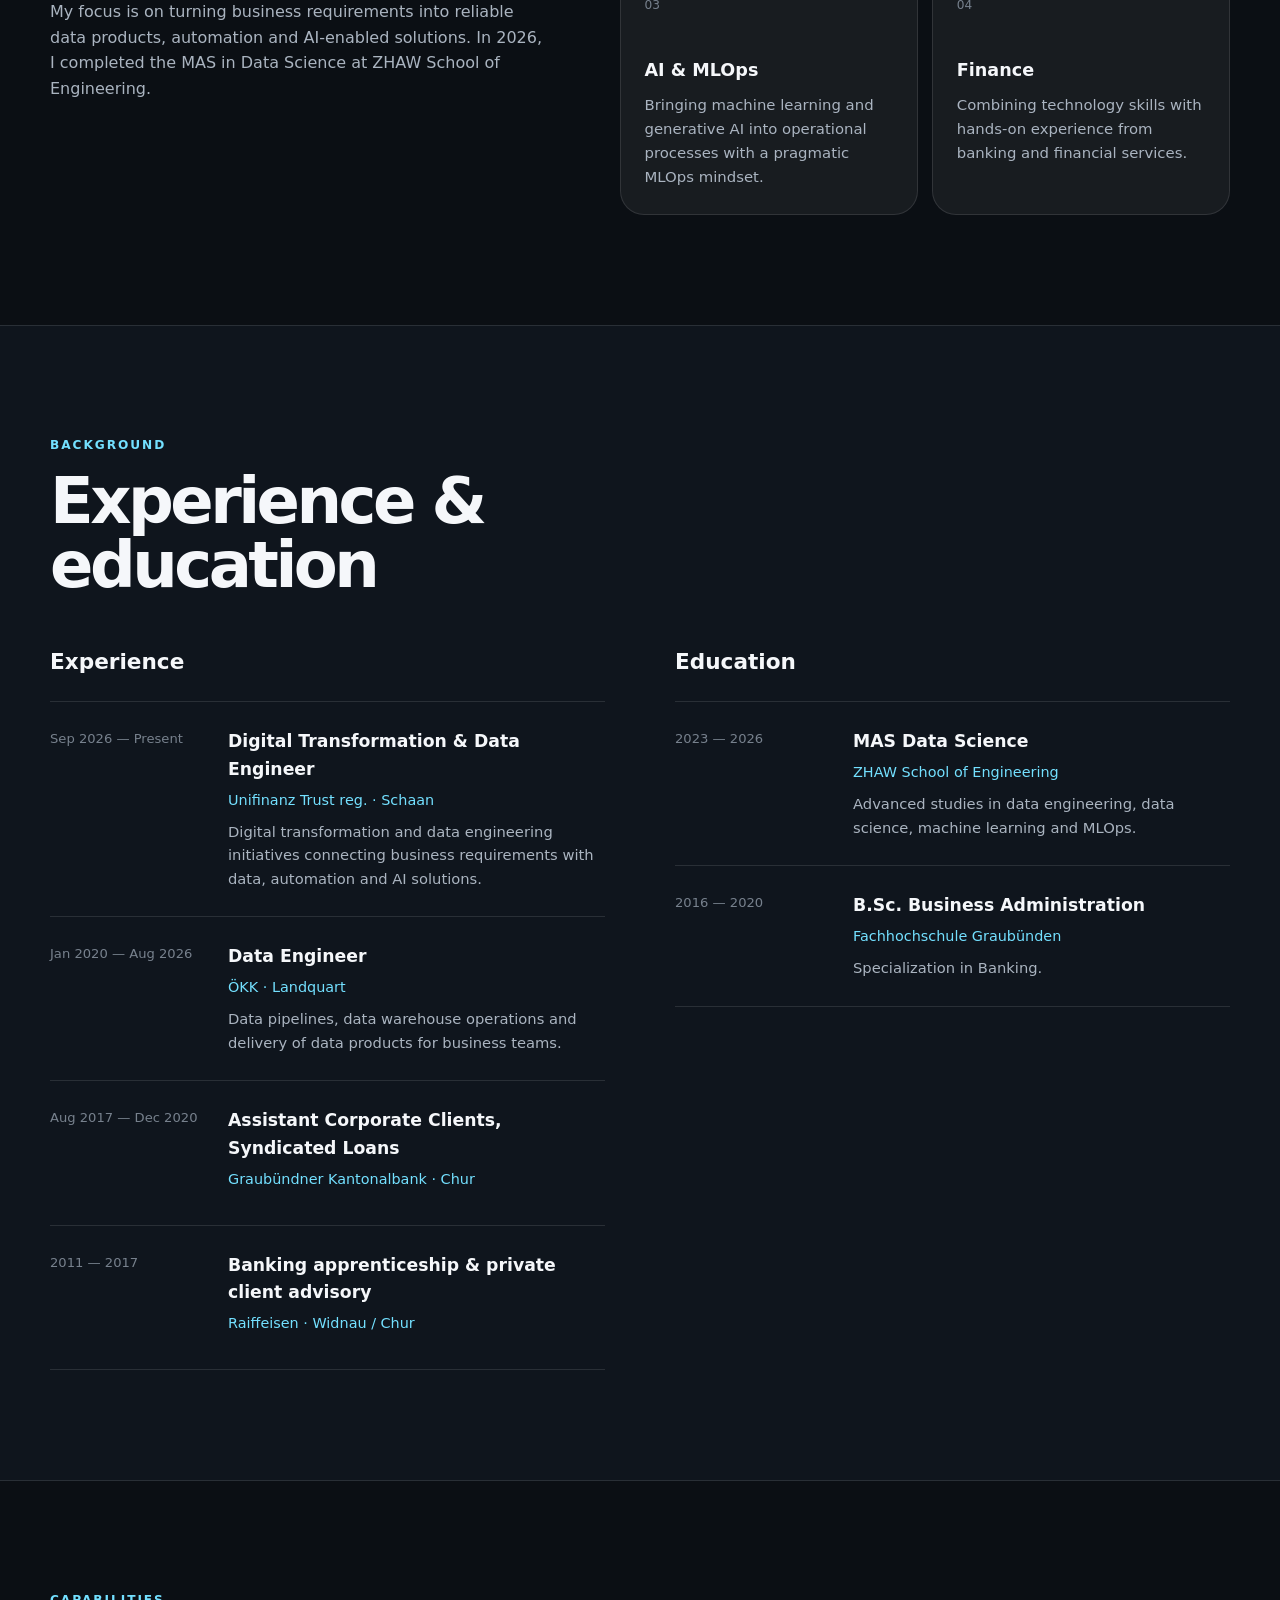
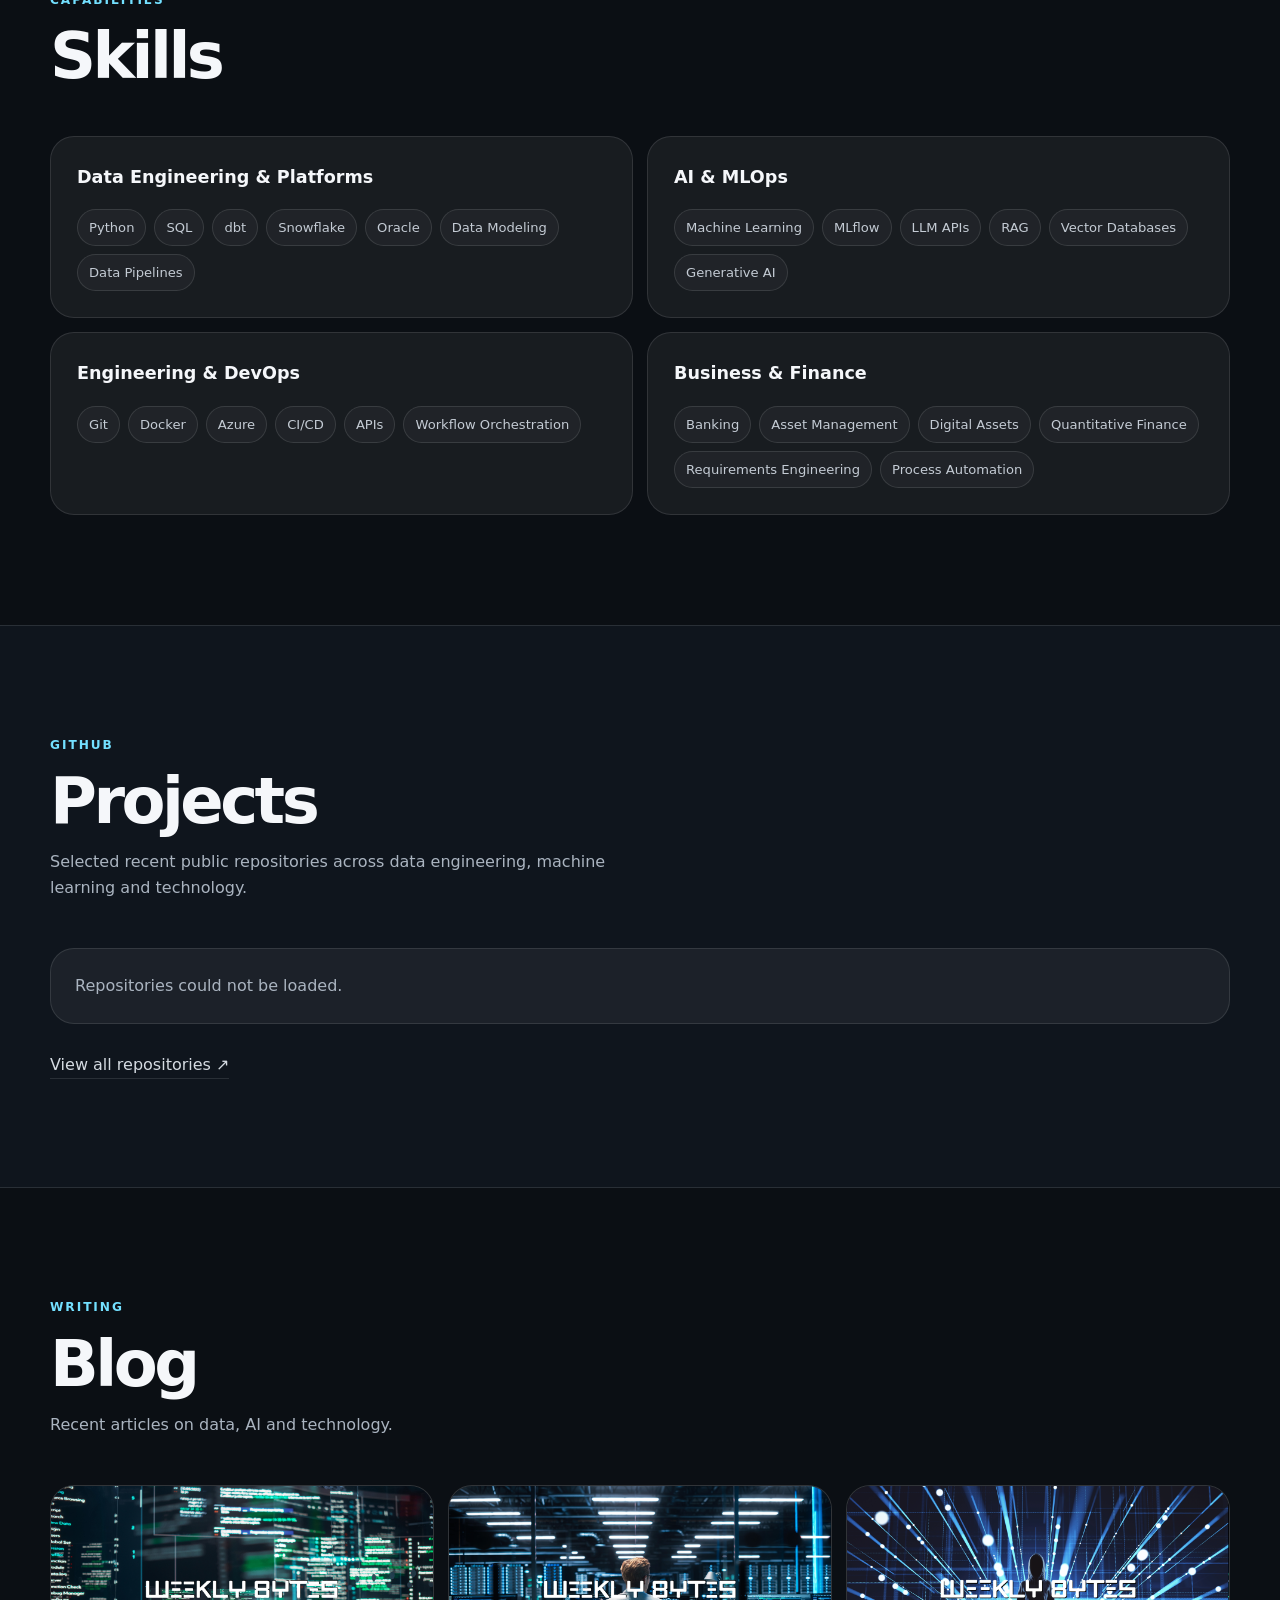
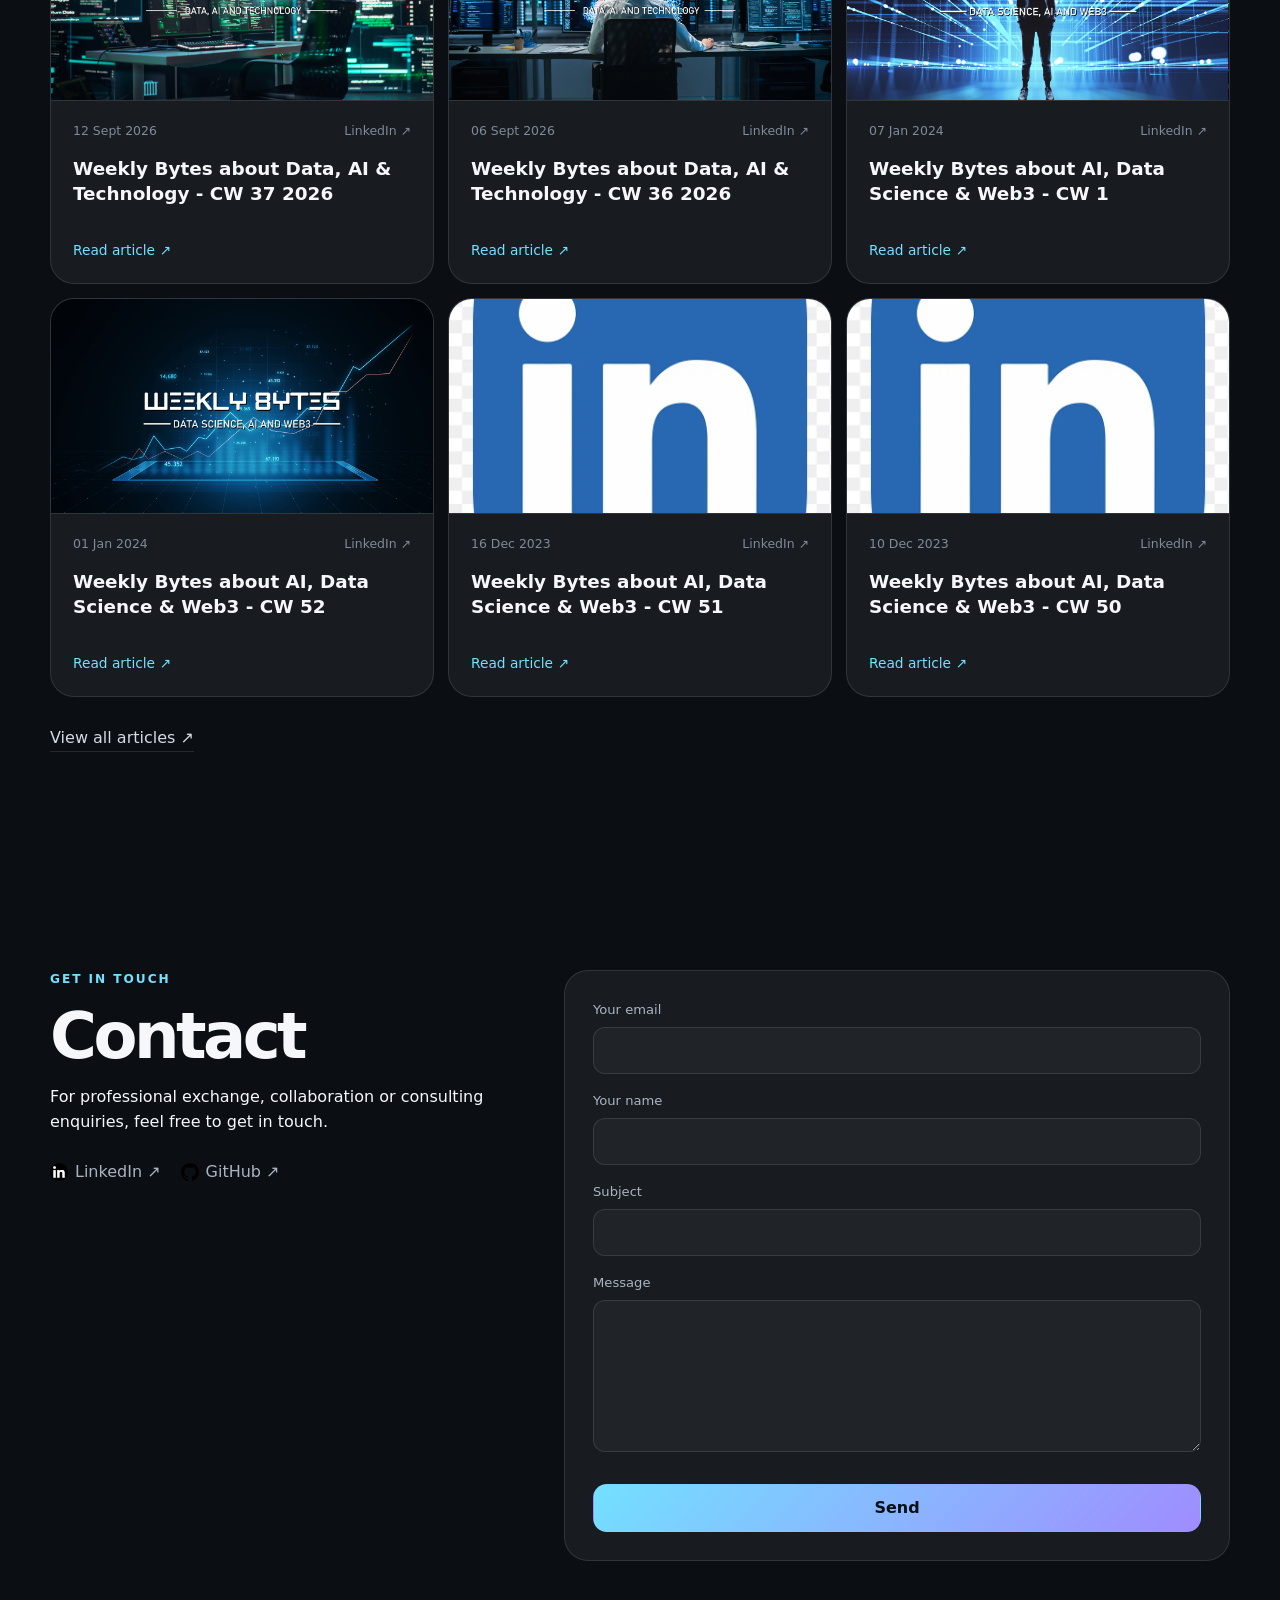
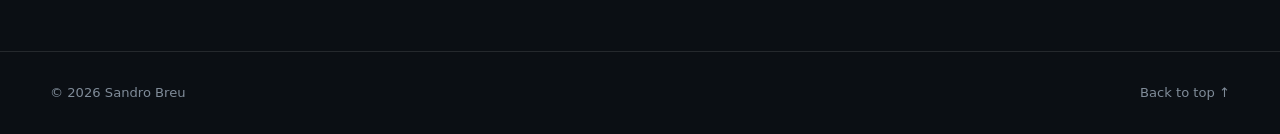
==== commit ffd841d6: "Bump stylesheet cache version" ====
--- a/index.html
+++ b/index.html
@@ -11,7 +11,7 @@
   <link rel="canonical" href="https://sandrobreu.github.io/">
   <link rel="shortcut icon" href="favicon.ico">
   <link rel="preload" href="img/main_photo.webp" as="image" type="image/webp">
-  <link rel="stylesheet" href="modern/styles.css?v=20260912-2">
+  <link rel="stylesheet" href="modern/styles.css?v=20260912-3">
 
   <meta property="og:type" content="website">
   <meta property="og:url" content="https://sandrobreu.github.io/">
--- a/modern/styles.css
+++ b/modern/styles.css
@@ -169,6 +169,26 @@
 /* Content must never depend on JavaScript for visibility. */
 .reveal, .reveal.visible { opacity: 1; transform: none; }
 
+@media (min-width: 981px) {
+  .hero-actions .button-primary {
+    background: linear-gradient(135deg, #9FE7C4 0%, #C8F1B9 100%);
+    color: #08130f;
+    box-shadow: 0 10px 30px rgba(159,231,196,.12);
+  }
+  .hero-actions .button-primary:hover {
+    box-shadow: 0 14px 38px rgba(159,231,196,.24);
+  }
+  .hero-actions .button-ghost {
+    background: rgba(159,231,196,.045);
+    border-color: rgba(159,231,196,.28);
+    color: #edf7f1;
+  }
+  .hero-actions .button-ghost:hover {
+    background: rgba(159,231,196,.10);
+    border-color: rgba(159,231,196,.52);
+  }
+}
+
 @media (prefers-reduced-motion: reduce) {
   *, *::before, *::after { scroll-behavior: auto !important; animation: none !important; transition: none !important; }
   .hero-video { display: none; }
@@ -237,6 +257,25 @@
     justify-content: center;
     text-align: center;
   }
+  .contact-card {
+    background: rgba(17,24,33,.96);
+    border-color: rgba(255,255,255,.20);
+    box-shadow: 0 18px 48px rgba(0,0,0,.30);
+  }
+  .contact-card label {
+    color: #dce3ea;
+  }
+  .contact-card input,
+  .contact-card textarea {
+    background: rgba(255,255,255,.075);
+    border-color: rgba(255,255,255,.22);
+  }
+  .contact-card input:focus,
+  .contact-card textarea:focus {
+    border-color: rgba(115,224,255,.9);
+    box-shadow: 0 0 0 3px rgba(115,224,255,.13);
+    background: rgba(255,255,255,.095);
+  }
   .focus-grid, .skills-grid, .project-grid, .article-grid { grid-template-columns: 1fr; }
   .timeline-item { grid-template-columns: 1fr; gap: 8px; }
   .language-switch { margin-left: auto; }
